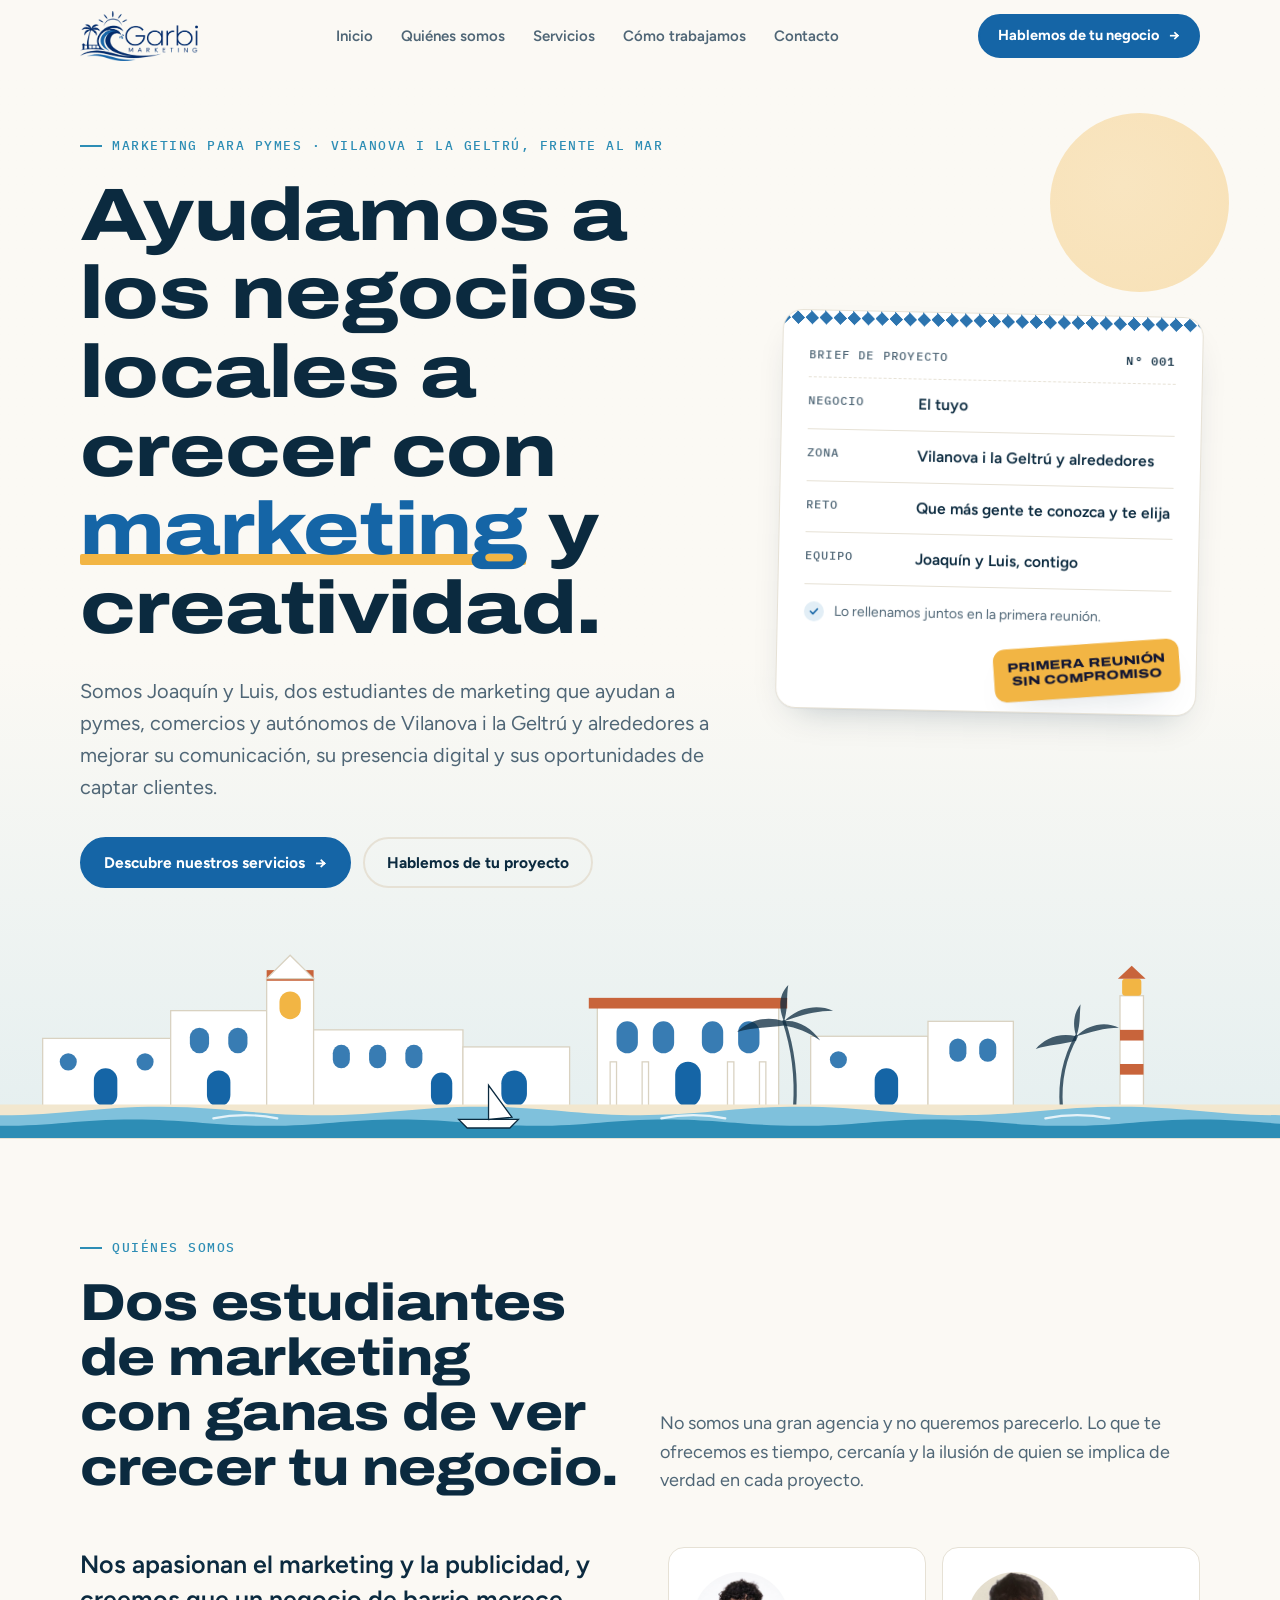
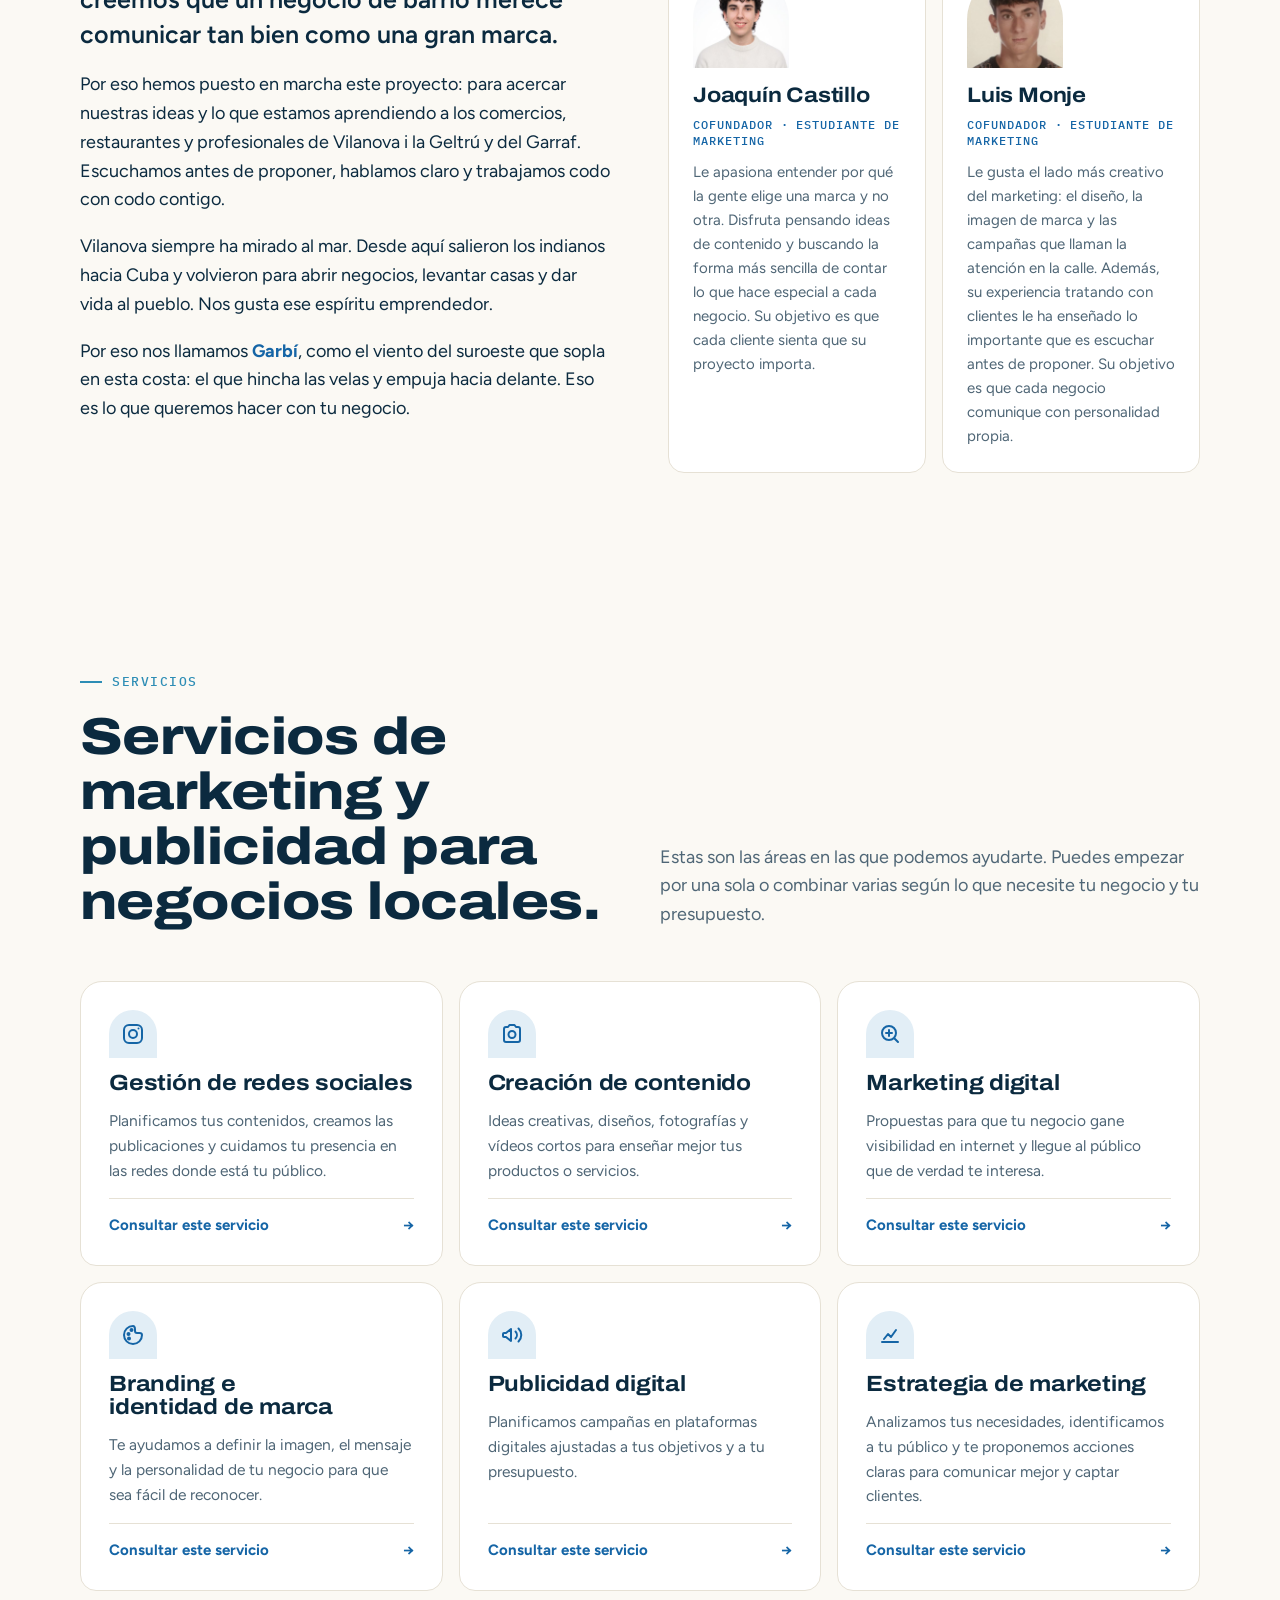
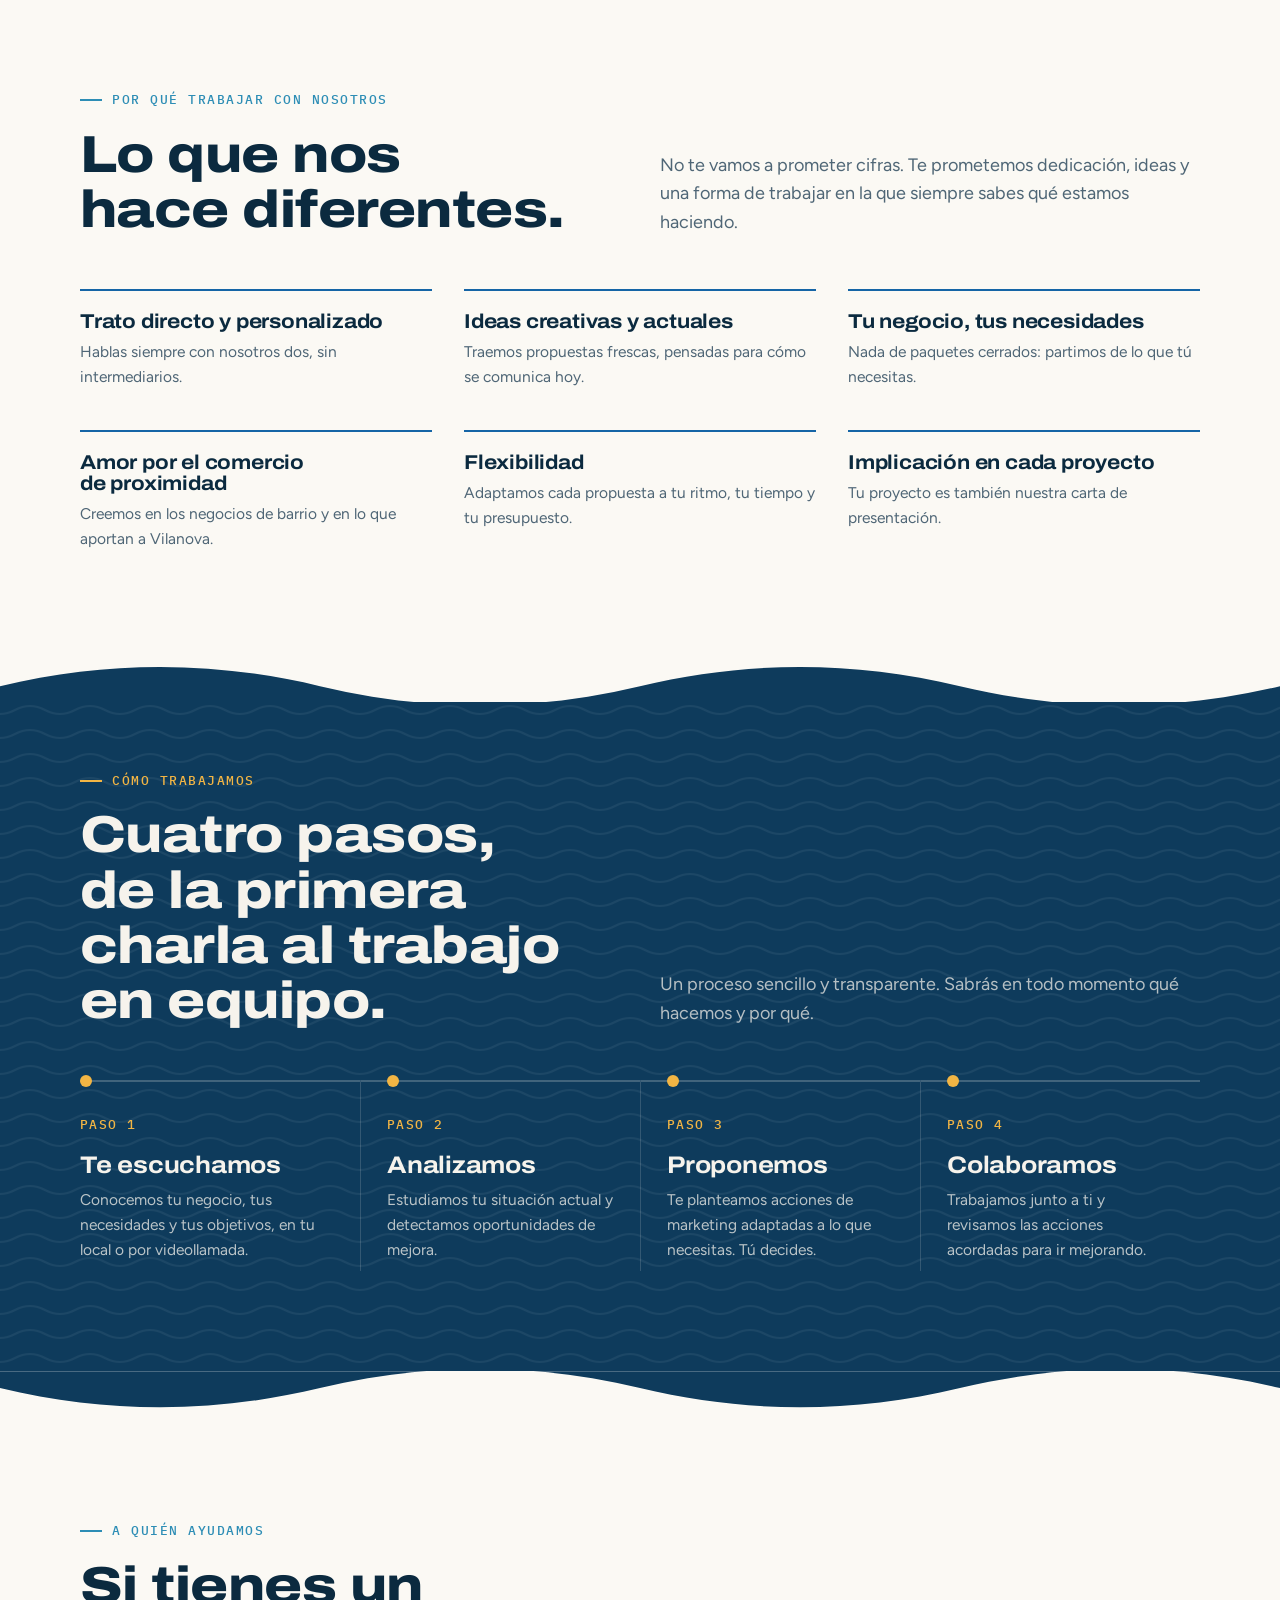
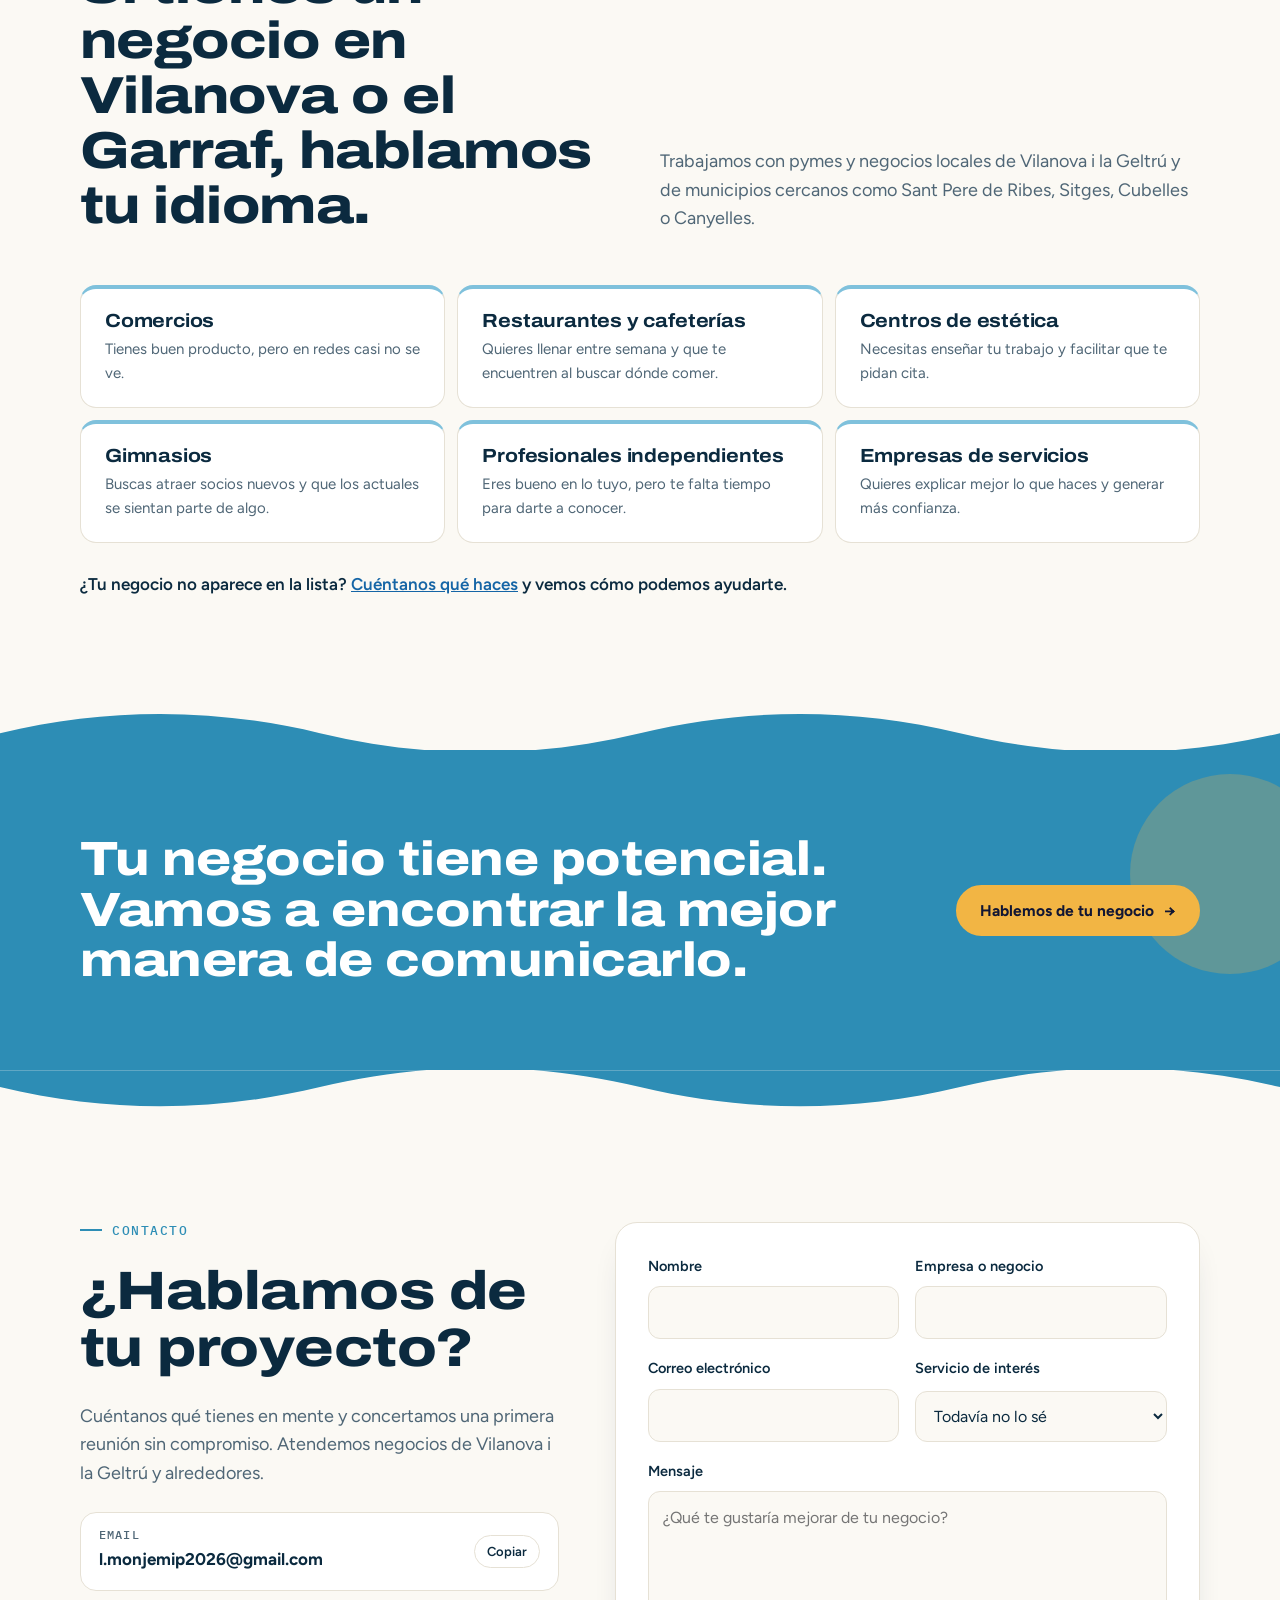
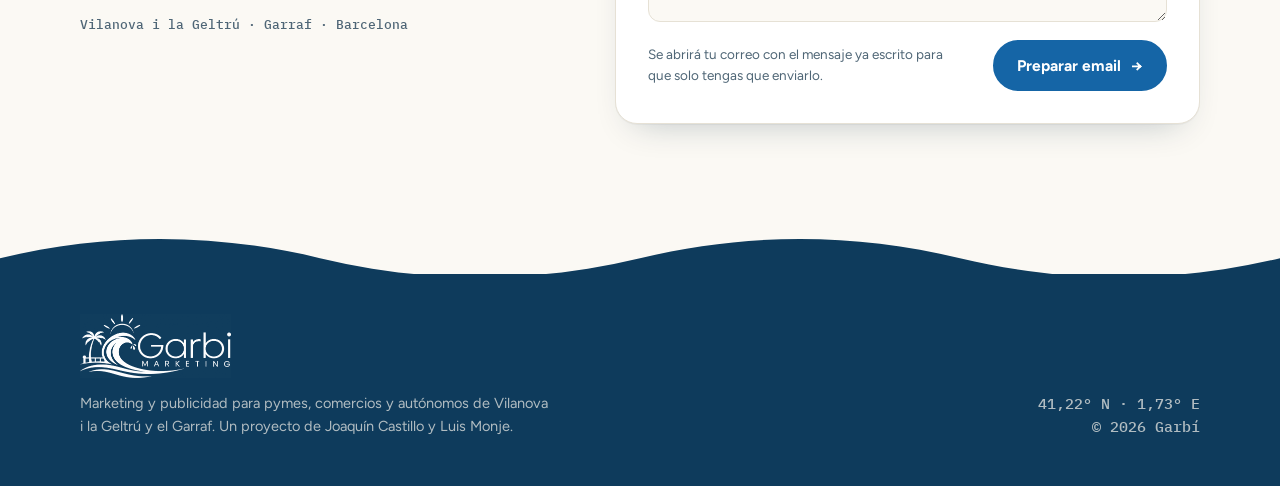
==== index.html @ d0af8564 "Add files via upload" ====
<!doctype html>
<html lang="es">
<head>
<meta charset="utf-8">
<meta name="viewport" content="width=device-width, initial-scale=1, viewport-fit=cover">
<title>Garbí | Marketing para pymes en Vilanova i la Geltrú y el Garraf</title>
<meta name="description" content="Marketing y publicidad para pymes, comercios y autónomos de Vilanova i la Geltrú y el Garraf: gestión de redes sociales, contenido, branding y estrategia con trato cercano.">
<meta name="theme-color" content="#2F3CF5">
<link rel="canonical" href="https://garbimarketing.github.io/">
<link rel="icon" href="favicon.png" type="image/png">
<link rel="apple-touch-icon" href="apple-touch-icon.png">

<!-- Redes sociales (Open Graph / Twitter) -->
<meta property="og:type" content="website">
<meta property="og:locale" content="es_ES">
<meta property="og:site_name" content="Garbí">
<meta property="og:title" content="Garbí | Marketing para negocios locales de Vilanova i la Geltrú">
<meta property="og:description" content="Dos estudiantes de marketing que ayudan a pymes y comercios del Garraf a comunicar mejor y llegar a más clientes.">
<meta property="og:url" content="https://garbimarketing.github.io/">
<meta property="og:image" content="https://garbimarketing.github.io/og-image.png">
<meta name="twitter:card" content="summary_large_image">

<script type="application/ld+json">
{
  "@context": "https://schema.org",
  "@type": "ProfessionalService",
  "name": "Garbí",
  "description": "Servicios de marketing y publicidad para pymes, comercios y autónomos de Vilanova i la Geltrú y el Garraf.",
  "url": "https://garbimarketing.github.io/",
  "areaServed": ["Vilanova i la Geltrú", "Garraf"],
  "founder": [{"@type": "Person", "name": "Joaquín Castillo"}, {"@type": "Person", "name": "Luis Monje"}]
}
</script>

<link rel="preconnect" href="https://fonts.googleapis.com">
<link rel="preconnect" href="https://fonts.gstatic.com" crossorigin>
<link rel="stylesheet" href="https://fonts.googleapis.com/css2?family=Archivo:wdth,wght@112..125,700;112..125,800&family=Figtree:wght@400;500;600;700&family=IBM+Plex+Mono:wght@500&display=swap">
<link rel="stylesheet" href="styles.css?v=6">
</head>
<body>
<a class="skip" href="#contenido">Saltar al contenido</a>

<header class="top" id="top">
  <div class="wrap nav">
    <a href="#inicio" class="brand" aria-label="Garbí Marketing, ir al inicio"><img class="brand-logo on-light" src="logo.png" alt="Garbí Marketing" width="600" height="255"><img class="brand-logo on-dark" src="logo-white.png" alt="" width="600" height="255"></a>
    <nav aria-label="Principal">
      <ul class="menu" id="menu">
        <li><a href="#inicio">Inicio</a></li>
        <li><a href="#nosotros">Quiénes somos</a></li>
        <li><a href="#servicios">Servicios</a></li>
        <li><a href="#proceso">Cómo trabajamos</a></li>
        <li><a href="#contacto">Contacto</a></li>
        <li class="menu-cta"><a class="btn" href="#contacto">Hablemos de tu negocio</a></li>
      </ul>
    </nav>
    <a class="btn cta-top" href="#contacto">Hablemos de tu negocio</a>
    <button class="burger" id="burger" type="button" aria-label="Abrir menú" aria-expanded="false" aria-controls="menu">
      <svg width="20" height="20" viewBox="0 0 24 24" fill="none" stroke="currentColor" stroke-width="2.2" stroke-linecap="round"><path d="M4 7h16M4 12h16M4 17h16"/></svg>
    </button>
  </div>
</header>

<main id="contenido">

<!-- ========== B. HERO ========== -->
<section class="hero" id="inicio">
  <div class="wrap hero-grid">
    <div>
      <p class="eyebrow">Marketing para pymes · Vilanova i la Geltrú, frente al mar</p>
      <h1>Ayudamos a los negocios locales a crecer con <span class="rot"><span id="rot">marketing</span></span> y creatividad.</h1>
      <p class="lead">Somos Joaquín y Luis, dos estudiantes de marketing que ayudan a pymes, comercios y autónomos de Vilanova i la Geltrú y alrededores a mejorar su comunicación, su presencia digital y sus oportunidades de captar clientes.</p>
      <div class="actions">
        <a class="btn" href="#servicios">Descubre nuestros servicios</a>
        <a class="btn ghost" href="#contacto">Hablemos de tu proyecto</a>
      </div>
    </div>

    <aside class="brief" aria-label="Así empieza un proyecto con nosotros">
      <div class="brief-head"><span>Brief de proyecto</span><b>Nº 001</b></div>
      <dl>
        <div class="row"><dt>Negocio</dt><dd>El tuyo</dd></div>
        <div class="row"><dt>Zona</dt><dd>Vilanova i la Geltrú y alrededores</dd></div>
        <div class="row"><dt>Reto</dt><dd>Que más gente te conozca y te elija</dd></div>
        <div class="row"><dt>Equipo</dt><dd>Joaquín y Luis, contigo</dd></div>
      </dl>
      <p class="brief-foot"><span class="tick" aria-hidden="true"><svg width="12" height="12" viewBox="0 0 24 24" fill="none" stroke="currentColor" stroke-width="3.2" stroke-linecap="round" stroke-linejoin="round"><path d="m5 12 5 5 9-10"/></svg></span>Lo rellenamos juntos en la primera reunión.</p>
      <div class="stamp" aria-hidden="true">Primera reunión<br>sin compromiso</div>
    </aside>
  </div>
  <div class="sun-disc" aria-hidden="true"></div>
  <svg class="scene" viewBox="0 0 1200 190" preserveAspectRatio="xMidYMax slice" aria-hidden="true" focusable="false">
    <!-- casas encaladas -->
    <g>
      <rect class="wall" x="40" y="96" width="120" height="64"/><rect class="door" x="88" y="124" width="22" height="36" rx="11"/><rect class="win" x="56" y="110" width="16" height="16" rx="8"/><rect class="win" x="128" y="110" width="16" height="16" rx="8"/>
      <rect class="wall" x="160" y="70" width="90" height="90"/><rect class="win" x="178" y="86" width="18" height="24" rx="9"/><rect class="win" x="214" y="86" width="18" height="24" rx="9"/><rect class="door" x="194" y="126" width="22" height="34" rx="11"/>
      <rect class="wall" x="250" y="40" width="44" height="120"/><rect class="roof" x="250" y="32" width="44" height="10"/><rect class="bell" x="262" y="52" width="20" height="26" rx="10"/><path class="wall" d="M250 40l22-22 22 22z"/>
      <rect class="wall" x="294" y="88" width="140" height="72"/><rect class="win" x="312" y="102" width="16" height="22" rx="8"/><rect class="win" x="346" y="102" width="16" height="22" rx="8"/><rect class="win" x="380" y="102" width="16" height="22" rx="8"/><rect class="door" x="404" y="128" width="20" height="32" rx="10"/>
      <rect class="wall" x="434" y="104" width="100" height="56"/><rect class="door" x="470" y="126" width="24" height="34" rx="12"/>
      <!-- casa indiana con columnas -->
      <rect class="wall" x="560" y="66" width="170" height="94"/><rect class="roof" x="552" y="58" width="186" height="10"/>
      <rect class="win" x="578" y="80" width="20" height="30" rx="10"/><rect class="win" x="612" y="80" width="20" height="30" rx="10"/><rect class="win" x="658" y="80" width="20" height="30" rx="10"/><rect class="win" x="692" y="80" width="20" height="30" rx="10"/>
      <rect class="door" x="633" y="118" width="24" height="42" rx="12"/>
      <rect class="wall" x="572" y="118" width="6" height="42"/><rect class="wall" x="602" y="118" width="6" height="42"/><rect class="wall" x="682" y="118" width="6" height="42"/><rect class="wall" x="712" y="118" width="6" height="42"/>
      <rect class="wall" x="760" y="94" width="110" height="66"/><rect class="win" x="778" y="108" width="16" height="16" rx="8"/><rect class="door" x="820" y="124" width="22" height="36" rx="11"/>
      <rect class="wall" x="870" y="80" width="80" height="80"/><rect class="win" x="890" y="96" width="16" height="22" rx="8"/><rect class="win" x="918" y="96" width="16" height="22" rx="8"/>
      <!-- faro -->
      <rect class="wall" x="1050" y="56" width="22" height="104"/><rect class="roof" x="1050" y="88" width="22" height="10"/><rect class="roof" x="1050" y="120" width="22" height="10"/><rect class="bell" x="1052" y="40" width="18" height="16" rx="3"/><path class="roof" d="M1048 40h26l-13-12z"/>
    </g>
    <!-- palmeras -->
    <path class="palm" d="M745 160c2-30-2-56-10-80"/><path class="frond" d="M735 80c-18-6-34 0-44 10 14-4 28-4 44-6zM735 80c14-14 32-16 46-10-16 0-30 4-46 10zM735 80c-6-14-4-26 4-34-2 12 0 22-4 34zM735 80c12-2 26 6 34 18-12-8-22-12-34-14z"/>
    <path class="palm" d="M995 160c-2-26 4-48 14-66"/><path class="frond" d="M1009 94c-16-4-30 2-38 12 12-4 24-4 38-8zM1009 94c12-12 28-14 40-8-14 0-26 4-40 8zM1009 94c-4-12-2-22 4-30-1 10 0 20-4 30z"/>
    <!-- arena y mar -->
    <path class="sand" d="M0 158h1200v12H0z"/>
    <path class="sea1" d="M0 168c60 0 90-8 150-8s90 8 150 8 90-8 150-8 90 8 150 8 90-8 150-8 90 8 150 8 90-8 150-8 90 8 150 8v22H0z"/>
    <path class="sea2" d="M0 178c50 0 75-6 125-6s75 6 125 6 75-6 125-6 75 6 125 6 75-6 125-6 75 6 125 6 75-6 125-6 75 6 125 6 75-6 125-6 75 6 125 6v12H0z"/>
    <path class="foam" d="M200 171c20-4 40-4 60 0M620 171c20-4 40-4 60 0M980 171c20-4 40-4 60 0"/>
    <!-- barquita con vela latina -->
    <path class="boat" d="M430 172h56l-8 8h-40z"/><path class="sail" d="M458 172V140l22 30z"/>
  </svg>
</section>

<!-- ========== C. QUIÉNES SOMOS ========== -->
<section class="block" id="nosotros">
  <div class="wrap">
    <div class="sec-head">
      <div><p class="eyebrow">Quiénes somos</p><h2>Dos estudiantes de marketing con ganas de ver crecer tu negocio.</h2></div>
      <p>No somos una gran agencia y no queremos parecerlo. Lo que te ofrecemos es tiempo, cercanía y la ilusión de quien se implica de verdad en cada proyecto.</p>
    </div>
    <div class="about-grid">
      <div class="about-text">
        <p>Nos apasionan el marketing y la publicidad, y creemos que un negocio de barrio merece comunicar tan bien como una gran marca.</p>
        <p>Por eso hemos puesto en marcha este proyecto: para acercar nuestras ideas y lo que estamos aprendiendo a los comercios, restaurantes y profesionales de Vilanova i la Geltrú y del Garraf. Escuchamos antes de proponer, hablamos claro y trabajamos codo con codo contigo.</p>
        <p>Vilanova siempre ha mirado al mar. Desde aquí salieron los indianos hacia Cuba y volvieron para abrir negocios, levantar casas y dar vida al pueblo. Nos gusta ese espíritu emprendedor.</p>
        <p>Por eso nos llamamos <strong>Garbí</strong>, como el viento del suroeste que sopla en esta costa: el que hincha las velas y empuja hacia delante. Eso es lo que queremos hacer con tu negocio.</p>
      </div>
      <div class="team">
        <article class="person">
          <img class="avatar" src="joaquin.jpg" alt="Joaquín Castillo" width="400" height="400" loading="lazy">
          <h3>Joaquín Castillo</h3>
          <p class="role">Cofundador · Estudiante de marketing</p>
          <p>Le apasiona entender por qué la gente elige una marca y no otra. Disfruta pensando ideas de contenido y buscando la forma más sencilla de contar lo que hace especial a cada negocio. Su objetivo es que cada cliente sienta que su proyecto importa.</p>
          <a class="profile" href="#" data-profile="joaquinLinkedin" hidden>Ver perfil en LinkedIn</a>
        </article>
        <article class="person">
          <img class="avatar" src="luis.jpg" alt="Luis Monje" width="400" height="400" loading="lazy">
          <h3>Luis Monje</h3>
          <p class="role">Cofundador · Estudiante de marketing</p>
          <p>Le gusta el lado más creativo del marketing: el diseño, la imagen de marca y las campañas que llaman la atención en la calle. Además, su experiencia tratando con clientes le ha enseñado lo importante que es escuchar antes de proponer. Su objetivo es que cada negocio comunique con personalidad propia.</p>
          <a class="profile" href="#" data-profile="luisLinkedin" hidden>Ver perfil en LinkedIn</a>
        </article>
      </div>
    </div>
  </div>
</section>

<!-- ========== D. SERVICIOS ==========
     Para añadir, quitar o editar un servicio, copia o borra un bloque <article class="svc">.
     El atributo data-service es el nombre que se marcará en el formulario. -->
<section class="block" id="servicios">
  <div class="wrap">
    <div class="sec-head">
      <div><p class="eyebrow">Servicios</p><h2>Servicios de marketing y publicidad para negocios locales.</h2></div>
      <p>Estas son las áreas en las que podemos ayudarte. Puedes empezar por una sola o combinar varias según lo que necesite tu negocio y tu presupuesto.</p>
    </div>
    <div class="services">
      <article class="svc">
        <div class="ic" aria-hidden="true"><svg width="24" height="24" viewBox="0 0 24 24" fill="none" stroke="currentColor" stroke-width="2" stroke-linecap="round" stroke-linejoin="round"><rect x="3" y="3" width="18" height="18" rx="5"/><circle cx="12" cy="12" r="4"/><path d="M17.5 6.5h.01"/></svg></div>
        <h3>Gestión de redes sociales</h3>
        <p>Planificamos tus contenidos, creamos las publicaciones y cuidamos tu presencia en las redes donde está tu público.</p>
        <a class="svc-cta" href="#contacto" data-service="Gestión de redes sociales">Consultar este servicio</a>
      </article>
      <article class="svc">
        <div class="ic" aria-hidden="true"><svg width="24" height="24" viewBox="0 0 24 24" fill="none" stroke="currentColor" stroke-width="2" stroke-linecap="round" stroke-linejoin="round"><path d="M4 7a2 2 0 0 1 2-2h2l1.5-2h5L16 5h2a2 2 0 0 1 2 2v11a2 2 0 0 1-2 2H6a2 2 0 0 1-2-2Z"/><circle cx="12" cy="12.5" r="3.5"/></svg></div>
        <h3>Creación de contenido</h3>
        <p>Ideas creativas, diseños, fotografías y vídeos cortos para enseñar mejor tus productos o servicios.</p>
        <a class="svc-cta" href="#contacto" data-service="Creación de contenido">Consultar este servicio</a>
      </article>
      <article class="svc">
        <div class="ic" aria-hidden="true"><svg width="24" height="24" viewBox="0 0 24 24" fill="none" stroke="currentColor" stroke-width="2" stroke-linecap="round" stroke-linejoin="round"><circle cx="11" cy="11" r="7"/><path d="m20 20-3.5-3.5M8 11h6M11 8v6"/></svg></div>
        <h3>Marketing digital</h3>
        <p>Propuestas para que tu negocio gane visibilidad en internet y llegue al público que de verdad te interesa.</p>
        <a class="svc-cta" href="#contacto" data-service="Marketing digital">Consultar este servicio</a>
      </article>
      <article class="svc">
        <div class="ic" aria-hidden="true"><svg width="24" height="24" viewBox="0 0 24 24" fill="none" stroke="currentColor" stroke-width="2" stroke-linecap="round" stroke-linejoin="round"><path d="M12 3a9 9 0 1 0 9 9c0-1.7-1.3-2-2.5-2H16a2 2 0 0 1-2-2V6.5C14 4.3 13.5 3 12 3Z"/><circle cx="7.5" cy="11" r="1"/><circle cx="10.5" cy="7" r="1"/><circle cx="8" cy="15.5" r="1"/></svg></div>
        <h3>Branding e identidad de marca</h3>
        <p>Te ayudamos a definir la imagen, el mensaje y la personalidad de tu negocio para que sea fácil de reconocer.</p>
        <a class="svc-cta" href="#contacto" data-service="Branding e identidad de marca">Consultar este servicio</a>
      </article>
      <article class="svc">
        <div class="ic" aria-hidden="true"><svg width="24" height="24" viewBox="0 0 24 24" fill="none" stroke="currentColor" stroke-width="2" stroke-linecap="round" stroke-linejoin="round"><path d="M3 11v2a1 1 0 0 0 1 1h2l5 4V6L6 10H4a1 1 0 0 0-1 1Z"/><path d="M15.5 8.5a5 5 0 0 1 0 7M18.5 5.5a9 9 0 0 1 0 13"/></svg></div>
        <h3>Publicidad digital</h3>
        <p>Planificamos campañas en plataformas digitales ajustadas a tus objetivos y a tu presupuesto.</p>
        <a class="svc-cta" href="#contacto" data-service="Publicidad digital">Consultar este servicio</a>
      </article>
      <article class="svc">
        <div class="ic" aria-hidden="true"><svg width="24" height="24" viewBox="0 0 24 24" fill="none" stroke="currentColor" stroke-width="2" stroke-linecap="round" stroke-linejoin="round"><path d="M4 19h16M6 16l4-5 3 3 5-7"/></svg></div>
        <h3>Estrategia de marketing</h3>
        <p>Analizamos tus necesidades, identificamos a tu público y te proponemos acciones claras para comunicar mejor y captar clientes.</p>
        <a class="svc-cta" href="#contacto" data-service="Estrategia de marketing">Consultar este servicio</a>
      </article>
    </div>
  </div>
</section>

<!-- ========== E. POR QUÉ NOSOTROS ========== -->
<section class="block why-block" id="por-que">
  <div class="wrap">
    <div class="sec-head">
      <div><p class="eyebrow">Por qué trabajar con nosotros</p><h2>Lo que nos hace diferentes.</h2></div>
      <p>No te vamos a prometer cifras. Te prometemos dedicación, ideas y una forma de trabajar en la que siempre sabes qué estamos haciendo.</p>
    </div>
    <ul class="why">
      <li><h3>Trato directo y personalizado</h3><p>Hablas siempre con nosotros dos, sin intermediarios.</p></li>
      <li><h3>Ideas creativas y actuales</h3><p>Traemos propuestas frescas, pensadas para cómo se comunica hoy.</p></li>
      <li><h3>Tu negocio, tus necesidades</h3><p>Nada de paquetes cerrados: partimos de lo que tú necesitas.</p></li>
      <li><h3>Amor por el comercio de proximidad</h3><p>Creemos en los negocios de barrio y en lo que aportan a Vilanova.</p></li>
      <li><h3>Flexibilidad</h3><p>Adaptamos cada propuesta a tu ritmo, tu tiempo y tu presupuesto.</p></li>
      <li><h3>Implicación en cada proyecto</h3><p>Tu proyecto es también nuestra carta de presentación.</p></li>
    </ul>
  </div>
</section>

<!-- ========== F. CÓMO TRABAJAMOS ========== -->
<svg class="wave" viewBox="0 0 1200 60" preserveAspectRatio="none" aria-hidden="true" focusable="false"><path d="M0 40c100-30 200-30 300 0s200 30 300 0 200-30 300 0 200 30 300 0v20H0z"/></svg>
<section class="block band" id="proceso" style="margin-top:-1px">
  <div class="wrap">
    <div class="sec-head">
      <div><p class="eyebrow">Cómo trabajamos</p><h2>Cuatro pasos, de la primera charla al trabajo en equipo.</h2></div>
      <p>Un proceso sencillo y transparente. Sabrás en todo momento qué hacemos y por qué.</p>
    </div>
    <ol class="steps">
      <li class="step"><span class="n">Paso 1</span><h3>Te escuchamos</h3><p>Conocemos tu negocio, tus necesidades y tus objetivos, en tu local o por videollamada.</p></li>
      <li class="step"><span class="n">Paso 2</span><h3>Analizamos</h3><p>Estudiamos tu situación actual y detectamos oportunidades de mejora.</p></li>
      <li class="step"><span class="n">Paso 3</span><h3>Proponemos</h3><p>Te planteamos acciones de marketing adaptadas a lo que necesitas. Tú decides.</p></li>
      <li class="step"><span class="n">Paso 4</span><h3>Colaboramos</h3><p>Trabajamos junto a ti y revisamos las acciones acordadas para ir mejorando.</p></li>
    </ol>
  </div>
</section>

<!-- ========== G. A QUIÉN AYUDAMOS ========== -->
<svg class="wave flip" viewBox="0 0 1200 60" preserveAspectRatio="none" aria-hidden="true" focusable="false"><path d="M0 40c100-30 200-30 300 0s200 30 300 0 200-30 300 0 200 30 300 0v20H0z"/></svg>
<section class="block" id="a-quien">
  <div class="wrap">
    <div class="sec-head">
      <div><p class="eyebrow">A quién ayudamos</p><h2>Si tienes un negocio en Vilanova o el Garraf, hablamos tu idioma.</h2></div>
      <p>Trabajamos con pymes y negocios locales de Vilanova i la Geltrú y de municipios cercanos como Sant Pere de Ribes, Sitges, Cubelles o Canyelles.</p>
    </div>
    <ul class="audience">
      <li><h3>Comercios</h3><p>Tienes buen producto, pero en redes casi no se ve.</p></li>
      <li><h3>Restaurantes y cafeterías</h3><p>Quieres llenar entre semana y que te encuentren al buscar dónde comer.</p></li>
      <li><h3>Centros de estética</h3><p>Necesitas enseñar tu trabajo y facilitar que te pidan cita.</p></li>
      <li><h3>Gimnasios</h3><p>Buscas atraer socios nuevos y que los actuales se sientan parte de algo.</p></li>
      <li><h3>Profesionales independientes</h3><p>Eres bueno en lo tuyo, pero te falta tiempo para darte a conocer.</p></li>
      <li><h3>Empresas de servicios</h3><p>Quieres explicar mejor lo que haces y generar más confianza.</p></li>
    </ul>
    <p class="audience-more">¿Tu negocio no aparece en la lista? <a href="#contacto">Cuéntanos qué haces</a> y vemos cómo podemos ayudarte.</p>
  </div>
</section>

<!-- ========== H. LLAMADA A LA ACCIÓN ========== -->
<svg class="wave to-sea" viewBox="0 0 1200 60" preserveAspectRatio="none" aria-hidden="true" focusable="false"><path d="M0 40c100-30 200-30 300 0s200 30 300 0 200-30 300 0 200 30 300 0v20H0z"/></svg>
<section class="cta-band" aria-labelledby="cta-title">
  <div class="wrap cta-inner">
    <h2 id="cta-title">Tu negocio tiene potencial. Vamos a encontrar la mejor manera de comunicarlo.</h2>
    <a class="btn light" href="#contacto">Hablemos de tu negocio</a>
  </div>
</section>

<!-- ========== I. CONTACTO ========== -->
<svg class="wave to-sea flip" viewBox="0 0 1200 60" preserveAspectRatio="none" aria-hidden="true" focusable="false"><path d="M0 40c100-30 200-30 300 0s200 30 300 0 200-30 300 0 200 30 300 0v20H0z"/></svg>
<section class="block" id="contacto">
  <div class="wrap contact">
    <div class="contact-info">
      <p class="eyebrow">Contacto</p>
      <h2>¿Hablamos de tu proyecto?</h2>
      <p class="contact-lead">Cuéntanos qué tienes en mente y concertamos una primera reunión sin compromiso. Atendemos negocios de Vilanova i la Geltrú y alrededores.</p>
      <div class="channels">
        <div class="channel" data-channel="email"><div><small>Email</small><span data-cfg="email"></span></div><button class="copy" type="button" data-copy="email">Copiar</button></div>
        <div class="channel" data-channel="phone"><div><small>Teléfono / WhatsApp</small><span data-cfg="phone"></span></div><button class="copy" type="button" data-copy="phone">Copiar</button></div>
        <a class="channel link" data-channel="instagram" href="#" target="_blank" rel="noopener"><div><small>Instagram</small><span>Síguenos</span></div><span aria-hidden="true">↗</span></a>
        <a class="channel link" data-channel="linkedin" href="#" target="_blank" rel="noopener"><div><small>LinkedIn</small><span>Conecta con nosotros</span></div><span aria-hidden="true">↗</span></a>
      </div>
      <p class="area">Vilanova i la Geltrú · Garraf · Barcelona</p>
    </div>

    <form class="card" id="form" novalidate>
      <div id="form-fields" class="form-fields">
        <div class="f2">
          <div class="field"><label for="f-name">Nombre</label><input id="f-name" name="nombre" autocomplete="name" required></div>
          <div class="field"><label for="f-company">Empresa o negocio</label><input id="f-company" name="empresa" autocomplete="organization" required></div>
        </div>
        <div class="f2">
          <div class="field"><label for="f-email">Correo electrónico</label><input id="f-email" name="email" type="email" autocomplete="email" required></div>
          <div class="field"><label for="f-service">Servicio de interés</label>
            <select id="f-service" name="servicio">
              <option>Todavía no lo sé</option>
              <option>Gestión de redes sociales</option>
              <option>Creación de contenido</option>
              <option>Marketing digital</option>
              <option>Branding e identidad de marca</option>
              <option>Publicidad digital</option>
              <option>Estrategia de marketing</option>
            </select>
          </div>
        </div>
        <div class="field"><label for="f-msg">Mensaje</label><textarea id="f-msg" name="mensaje" rows="4" placeholder="¿Qué te gustaría mejorar de tu negocio?"></textarea></div>
        <p class="err" id="err" role="alert" hidden></p>
        <div class="form-foot">
          <p id="form-note">Solo usaremos tus datos para responderte.</p>
          <button class="btn" type="submit" id="submit">Enviar consulta</button>
        </div>
      </div>
      <div class="done" id="done" hidden tabindex="-1">
        <h3 id="done-title">¡Gracias!</h3>
        <p id="done-text"></p>
        <div class="actions" id="done-actions"></div>
      </div>
    </form>
  </div>
</section>
</main>

<svg class="wave" viewBox="0 0 1200 60" preserveAspectRatio="none" aria-hidden="true" focusable="false"><path d="M0 40c100-30 200-30 300 0s200 30 300 0 200-30 300 0 200 30 300 0v20H0z"/></svg>
<footer style="margin-top:-1px">
  <div class="wrap foot">
    <div>
      <a href="#inicio" class="brand" aria-label="Garbí Marketing, ir al inicio"><img class="brand-logo foot-logo" src="logo-white.png" alt="Garbí Marketing" width="600" height="255" loading="lazy"></a>
      <p>Marketing y publicidad para pymes, comercios y autónomos de Vilanova i la Geltrú y el Garraf. Un proyecto de Joaquín Castillo y Luis Monje.</p>
    </div>
    <p class="coords">41,22° N · 1,73° E<br>© <span id="year">2026</span> <span data-cfg="name">Garbí</span></p>
  </div>
</footer>

<script src="config.js?v=6"></script>
<script src="main.js?v=6"></script>
</body>
</html>
---- styles.css ----
/* Garbí · estilos
   Layout: página única por bandas; hero asimétrico (titular + "brief" de proyecto),
   cabeceras de sección a la izquierda y contenido en rejilla. */
:root{
  --bg:#FBF9F4; --surface:#FFFFFF; --ink:#0B2A3F; --muted:#4F6676; --line:#E6E1D5;
  --accent:#1565A6; --accent-ink:#FFFFFF; --sun:#F2B544; --soft:#E2EEF6;
  --band:#0E3B5C; --band-fg:#F6F3EC; --error:#B8323F;
  --sea:#2D8DB5; --sea-2:#7FC1DC; --sand:#F2E7CF; --wall:#FFFFFF; --wall-line:#D9D2C1; --roof:#C8643B;
  --f-display:"Archivo","Arial Narrow",Arial,sans-serif;
  --f-body:"Figtree",system-ui,-apple-system,"Segoe UI",sans-serif;
  --f-mono:"IBM Plex Mono",ui-monospace,Menlo,monospace;
  --r:16px; --shadow:0 1px 0 rgba(11,42,63,.04),0 16px 36px -20px rgba(11,42,63,.3);
  color-scheme:light;
}
@media (prefers-color-scheme:dark){:root:not([data-theme="light"]){
  --bg:#0A1C2A;--surface:#102838;--ink:#EEF3F5;--muted:#9DB3C0;--line:#1F3D52;
  --accent:#5FB2E3;--accent-ink:#0A1C2A;--sun:#F4C063;--soft:#13344A;--band:#0D3048;--band-fg:#EEF3F5;--error:#FF8A94;
  --sea:#1E6E93;--sea-2:#2F8DB5;--sand:#22303A;--wall:#E9EEF0;--wall-line:#9FB0BA;--roof:#B95A36;
  --shadow:0 16px 36px -20px rgba(0,0,0,.7);color-scheme:dark}}
:root[data-theme="dark"]{
  --bg:#0A1C2A;--surface:#102838;--ink:#EEF3F5;--muted:#9DB3C0;--line:#1F3D52;
  --accent:#5FB2E3;--accent-ink:#0A1C2A;--sun:#F4C063;--soft:#13344A;--band:#0D3048;--band-fg:#EEF3F5;--error:#FF8A94;
  --sea:#1E6E93;--sea-2:#2F8DB5;--sand:#22303A;--wall:#E9EEF0;--wall-line:#9FB0BA;--roof:#B95A36;
  --shadow:0 16px 36px -20px rgba(0,0,0,.7);color-scheme:dark}

*{box-sizing:border-box}
html{scroll-behavior:smooth;scroll-padding-top:84px;padding-top:env(safe-area-inset-top,0px);padding-bottom:env(safe-area-inset-bottom,0px)}
body{margin:0;background:var(--bg);color:var(--ink);font:400 17px/1.6 var(--f-body);-webkit-font-smoothing:antialiased;overflow-x:hidden}
body::before{content:"";position:fixed;inset:0 0 auto;height:env(safe-area-inset-top,0px);z-index:60;background:var(--bg)}
img{max-width:100%}
[hidden]{display:none!important}
a{color:inherit}
h1,h2,h3{font-family:var(--f-display);font-stretch:118%;line-height:1.06;margin:0;text-wrap:balance;letter-spacing:-.01em}
h3{font-stretch:112%}
p{margin:0}
ul,ol{margin:0;padding:0;list-style:none}
:focus-visible{outline:3px solid var(--accent);outline-offset:3px;border-radius:6px}
.wrap{max-width:1160px;margin-inline:auto;padding-left:max(20px,env(safe-area-inset-left,0px));padding-right:max(20px,env(safe-area-inset-right,0px))}
.skip{position:absolute;left:-999px;top:8px;z-index:100;background:var(--accent);color:var(--accent-ink);padding:10px 14px;border-radius:8px}
.skip:focus{left:12px}
.eyebrow{font:500 12.5px/1.4 var(--f-mono);letter-spacing:.12em;text-transform:uppercase;color:var(--accent);display:flex;align-items:center;gap:10px}
.eyebrow::before{content:"";width:22px;height:2px;background:currentColor;flex:none}

/* Botones */
.btn{display:inline-flex;align-items:center;justify-content:center;gap:10px;font:700 15.5px/1.1 var(--f-body);text-decoration:none;padding:15px 22px;border-radius:999px;border:2px solid var(--accent);background:var(--accent);color:var(--accent-ink);cursor:pointer;transition:transform .2s ease,box-shadow .2s ease,border-color .2s,background .2s;text-align:center}
.btn::after{content:"→";transition:transform .2s}
.btn:hover{transform:translateY(-2px);box-shadow:0 10px 24px -10px var(--accent)}
.btn:hover::after{transform:translateX(3px)}
.btn.ghost{background:transparent;color:var(--ink);border-color:var(--line)}
.btn.ghost::after{content:none}
.btn.ghost:hover{border-color:var(--ink);box-shadow:none}
.btn.light{background:var(--sun);border-color:var(--sun);color:#121633}
.btn.light:hover{box-shadow:0 10px 24px -10px rgba(0,0,0,.5)}
.btn:disabled{opacity:.6;cursor:wait;transform:none}

/* Cabecera */
header.top{position:sticky;top:env(safe-area-inset-top,0px);z-index:50;background:color-mix(in srgb,var(--bg) 88%,transparent);backdrop-filter:blur(12px);-webkit-backdrop-filter:blur(12px);border-bottom:1px solid transparent;transition:border-color .2s}
header.top.scrolled{border-bottom-color:var(--line)}
.nav{display:flex;align-items:center;justify-content:space-between;gap:16px;height:72px;position:relative}
.brand{display:inline-flex;align-items:center;gap:10px;text-decoration:none;font:800 21px/1 var(--f-display);font-stretch:125%;letter-spacing:-.02em}
.brand-mark{width:34px;height:34px;border-radius:10px;background:var(--accent);display:grid;place-items:center;color:var(--accent-ink);flex:none}
.brand small{display:block;font:500 10.5px/1 var(--f-mono);letter-spacing:.14em;text-transform:uppercase;color:var(--muted);margin-top:5px}
.menu{display:flex;align-items:center;gap:4px}
.menu a{text-decoration:none;font-weight:600;font-size:15px;padding:10px 12px;border-radius:999px;color:var(--muted);transition:color .2s,background .2s}
.menu a:hover{color:var(--ink);background:var(--soft)}
.menu-cta{display:none}
.nav .cta-top{padding:12px 18px;font-size:14.5px}
.burger{display:none;background:none;border:1px solid var(--line);border-radius:12px;width:44px;height:44px;color:var(--ink);cursor:pointer;place-items:center}
@media (max-width:1020px){
  .menu{display:none}
  .burger{display:grid}
  .nav .cta-top{display:none}
  .menu.open{display:flex;position:absolute;left:0;right:0;top:72px;flex-direction:column;align-items:stretch;gap:2px;background:var(--bg);border-bottom:1px solid var(--line);padding:10px max(20px,env(safe-area-inset-right,0px)) 20px max(20px,env(safe-area-inset-left,0px))}
  .menu.open a{font-size:18px;padding:14px 12px}
  .menu.open .menu-cta{display:block;margin-top:10px}
  .menu.open .menu-cta a{display:flex;color:var(--accent-ink)}
}

/* Hero */
.hero{padding-block:64px 88px}
.hero-grid{display:grid;grid-template-columns:1.3fr .85fr;gap:56px;align-items:center}
.hero h1{font-size:clamp(38px,5.8vw,76px);font-weight:800;font-stretch:122%;margin-top:22px}
.rot{color:var(--accent);display:inline-block;position:relative;isolation:isolate;white-space:nowrap}
.rot::after{content:"";position:absolute;left:0;right:0;bottom:.06em;height:.16em;background:var(--sun);z-index:-1;border-radius:2px}
.rot span{display:inline-block;transition:opacity .35s ease,transform .35s ease}
.rot span.out{opacity:0;transform:translateY(.25em)}
.lead{font-size:clamp(17px,1.6vw,20px);color:var(--muted);max-width:58ch;margin-top:26px}
.actions{display:flex;flex-wrap:wrap;gap:12px;margin-top:34px}

/* Brief */
.brief{background:var(--surface);border:1px solid var(--line);border-radius:20px;box-shadow:var(--shadow);padding:26px 26px 30px;position:relative;transform:rotate(1.2deg);transition:transform .4s ease}
.brief:hover{transform:rotate(0)}
.brief-head{display:flex;justify-content:space-between;gap:12px;font:500 12px/1 var(--f-mono);letter-spacing:.1em;text-transform:uppercase;color:var(--muted);padding-bottom:16px;border-bottom:1px dashed var(--line)}
.brief-head b{color:var(--ink);font-weight:500}
.brief dl{margin:0}
.brief .row{display:grid;grid-template-columns:96px 1fr;gap:14px;padding:13px 0;border-bottom:1px solid var(--line);font-size:15.5px}
.brief dt{font:500 12px/1.7 var(--f-mono);text-transform:uppercase;letter-spacing:.08em;color:var(--muted)}
.brief dd{margin:0;font-weight:600;min-width:0}
.brief-foot{display:flex;align-items:center;gap:10px;padding-top:16px;font-size:14px;color:var(--muted)}
.tick{width:20px;height:20px;border-radius:50%;background:var(--soft);color:var(--accent);display:grid;place-items:center;flex:none}
.stamp{position:absolute;right:-14px;bottom:-22px;background:var(--sun);color:#121633;font:800 12.5px/1.15 var(--f-display);font-stretch:125%;text-transform:uppercase;padding:12px 14px;border-radius:12px;transform:rotate(-6deg);box-shadow:var(--shadow);text-align:center}

/* Secciones */
.block{padding-block:100px}
.sec-head{display:grid;grid-template-columns:1fr 1fr;gap:40px;align-items:end;margin-bottom:52px}
.sec-head h2{font-size:clamp(30px,4.2vw,52px);font-weight:800;margin-top:18px}
.sec-head > p{color:var(--muted);font-size:18px;max-width:52ch}
#nosotros{border-top:1px solid var(--line)}

/* Quiénes somos */
.about-grid{display:grid;grid-template-columns:1fr 1fr;gap:56px;align-items:start}
.about-text{display:grid;gap:18px;font-size:18px;max-width:58ch}
.about-text p:first-child{font-size:clamp(21px,2vw,25px);font-weight:600;line-height:1.4}
.about-text strong{color:var(--accent)}
.team{display:grid;grid-template-columns:1fr 1fr;gap:16px}
.person{background:var(--surface);border:1px solid var(--line);border-radius:var(--r);padding:24px;display:flex;flex-direction:column;gap:10px;transition:transform .25s,border-color .25s}
.person:hover{transform:translateY(-4px);border-color:var(--accent)}
.avatar{width:96px;height:96px;border-radius:20px;background:var(--soft);color:var(--accent);display:grid;place-items:center;font:800 23px/1 var(--f-display);font-stretch:125%;object-fit:cover;margin-bottom:6px}
.person h3{font-size:21px}
.role{font:500 12px/1.4 var(--f-mono);text-transform:uppercase;letter-spacing:.08em;color:var(--accent)}
.person p:not(.role){color:var(--muted);font-size:15px}
.profile{font-weight:700;font-size:14.5px;color:var(--accent);margin-top:auto;padding-top:6px}

/* Servicios */
.services{display:grid;grid-template-columns:repeat(3,1fr);gap:16px}
.svc{background:var(--surface);border:1px solid var(--line);border-radius:var(--r);padding:28px;display:flex;flex-direction:column;gap:14px;transition:transform .25s ease,box-shadow .25s ease,border-color .25s}
.svc:hover{transform:translateY(-6px);box-shadow:var(--shadow);border-color:var(--accent)}
.ic{width:48px;height:48px;border-radius:14px;background:var(--soft);color:var(--accent);display:grid;place-items:center;transition:background .25s,color .25s}
.svc:hover .ic{background:var(--accent);color:var(--accent-ink)}
.svc h3{font-size:22px}
.svc p{color:var(--muted);font-size:15.5px}
.svc-cta{margin-top:auto;padding-top:14px;border-top:1px solid var(--line);font-weight:700;font-size:15px;text-decoration:none;color:var(--accent);display:flex;justify-content:space-between;align-items:center}
.svc-cta::after{content:"→";transition:transform .2s}
.svc-cta:hover::after{transform:translateX(4px)}

/* Por qué */
.why-block{padding-top:0}
.why{display:grid;grid-template-columns:repeat(3,1fr);gap:40px 32px}
.why li{border-top:2px solid var(--ink);padding-top:20px}
.why h3{font-size:20px;margin-bottom:8px}
.why p{color:var(--muted);font-size:15.5px}

/* Proceso */
.band{background:var(--band);color:var(--band-fg)}
.band .eyebrow{color:var(--sun)}
.band .sec-head > p{color:color-mix(in srgb,var(--band-fg) 72%,transparent)}
.steps{display:grid;grid-template-columns:repeat(4,1fr);position:relative}
.step{padding:30px 26px 8px;position:relative;border-left:1px solid color-mix(in srgb,var(--band-fg) 16%,transparent)}
.step:first-child{border-left:0;padding-left:0}
.step::before{content:"";position:absolute;top:0;left:0;right:0;height:2px;background:color-mix(in srgb,var(--band-fg) 22%,transparent)}
.step::after{content:"";position:absolute;top:-5px;left:26px;width:12px;height:12px;border-radius:50%;background:var(--sun);transition:transform .25s}
.step:first-child::after{left:0}
.step:hover::after{transform:scale(1.4)}
.step .n{font:500 13px/1 var(--f-mono);color:var(--sun);letter-spacing:.1em;text-transform:uppercase}
.step h3{font-size:24px;margin:16px 0 10px}
.step p{font-size:15.5px;color:color-mix(in srgb,var(--band-fg) 74%,transparent)}

/* A quién ayudamos */
.audience{display:grid;grid-template-columns:repeat(3,1fr);gap:12px}
.audience li{background:var(--surface);border:1px solid var(--line);border-radius:var(--r);padding:22px 24px;transition:border-color .25s,transform .25s}
.audience li:hover{border-color:var(--accent);transform:translateY(-3px)}
.audience h3{font-size:19px;margin-bottom:6px}
.audience p{color:var(--muted);font-size:15px}
.audience-more{margin-top:28px;font-size:17px;font-weight:600}
.audience-more a{color:var(--accent)}

/* CTA */
.cta-band{background:var(--accent);color:var(--accent-ink);padding-block:84px}
.cta-inner{display:flex;flex-wrap:wrap;align-items:center;justify-content:space-between;gap:32px}
.cta-band h2{font-size:clamp(28px,3.8vw,48px);font-weight:800;max-width:22ch}

/* Contacto */
.contact{display:grid;grid-template-columns:.9fr 1.1fr;gap:56px;align-items:start}
.contact-info{display:grid;gap:24px}
.contact-info h2{font-size:clamp(32px,4.4vw,54px);font-weight:800}
.contact-lead{color:var(--muted);font-size:18px;max-width:46ch}
.channels{display:grid;gap:10px}
.channel{display:flex;align-items:center;justify-content:space-between;gap:12px;padding:16px 18px;border:1px solid var(--line);border-radius:var(--r);background:var(--surface);text-decoration:none;transition:border-color .2s}
.channel.link:hover{border-color:var(--accent)}
.channel div{min-width:0}
.channel small{display:block;font:500 11.5px/1 var(--f-mono);text-transform:uppercase;letter-spacing:.1em;color:var(--muted);margin-bottom:6px}
.channel span{font-weight:700;overflow-wrap:anywhere}
.copy{flex:none;font:600 13px/1 var(--f-body);border:1px solid var(--line);background:transparent;color:var(--ink);padding:9px 12px;border-radius:999px;cursor:pointer}
.copy:hover{border-color:var(--accent);color:var(--accent)}
.area{font:500 13px/1.6 var(--f-mono);color:var(--muted)}

.card{background:var(--surface);border:1px solid var(--line);border-radius:22px;padding:32px;box-shadow:var(--shadow)}
.form-fields{display:grid;gap:18px}
.f2{display:grid;grid-template-columns:1fr 1fr;gap:16px}
.field{display:grid;gap:8px;min-width:0}
label{font-weight:600;font-size:14.5px}
input,select,textarea{font:inherit;font-size:16px;color:var(--ink);background:var(--bg);border:1.5px solid var(--line);border-radius:12px;padding:13px 14px;width:100%;transition:border-color .2s,background .2s}
input:focus,select:focus,textarea:focus{outline:none;border-color:var(--accent);background:var(--surface)}
textarea{min-height:120px;resize:vertical}
.err{color:var(--error);font-size:14.5px;font-weight:600}
.form-foot{display:flex;flex-wrap:wrap;align-items:center;justify-content:space-between;gap:14px}
.form-foot p{font-size:13.5px;color:var(--muted);max-width:34ch}
.done{display:grid;gap:14px;outline:none}
.done h3{font-size:28px}
.done p{color:var(--muted)}

/* Pie */
footer{border-top:1px solid var(--line);padding-block:40px 48px}
.foot{display:flex;flex-wrap:wrap;justify-content:space-between;gap:24px;align-items:flex-end}
.foot .brand{margin-bottom:14px}
.foot p{color:var(--muted);font-size:14.5px;max-width:52ch}
.coords{font:500 12px/1.6 var(--f-mono);text-align:right}

/* Entrada del hero (parte visible: solo desplaza) */
@media (prefers-reduced-motion:no-preference){
  .hero-grid > div > *, .brief{animation:rise .7s ease both}
  .hero-grid > div > *:nth-child(2){animation-delay:.06s}
  .hero-grid > div > *:nth-child(3){animation-delay:.12s}
  .hero-grid > div > *:nth-child(4){animation-delay:.18s}
  .brief{animation-name:rise-brief;animation-delay:.2s}
  @keyframes rise{from{transform:translateY(14px)}to{transform:none}}
  @keyframes rise-brief{from{transform:translateY(18px) rotate(3deg)}to{transform:rotate(1.2deg)}}
}
@media (prefers-reduced-motion:reduce){*,*::before,*::after{transition:none!important;animation:none!important}html{scroll-behavior:auto}}

/* Responsive */
@media (max-width:980px){
  .hero-grid,.about-grid,.contact,.sec-head{grid-template-columns:1fr;gap:36px}
  .services,.why,.audience{grid-template-columns:1fr 1fr}
  .steps{grid-template-columns:1fr 1fr;row-gap:36px}
  .step:nth-child(3){border-left:0;padding-left:0}
  .step:nth-child(3)::after{left:0}
  .brief{max-width:520px}
}
@media (max-width:640px){
  body{font-size:16px}
  .block{padding-block:72px}
  .why-block{padding-top:0}
  .hero{padding-block:36px 72px}
  .actions .btn{flex:1 1 100%}
  .services,.team,.why,.audience,.steps,.f2{grid-template-columns:1fr}
  .step,.step:nth-child(3){border-left:0;padding-left:0}
  .step::after{left:0}
  .brief{transform:none;padding:20px 20px 30px}
  .brief .row{grid-template-columns:84px 1fr}
  .stamp{right:10px}
  .card{padding:22px}
  .cta-band{padding-block:64px}
  .coords{text-align:left}
}


/* ===== Toque marítimo: cal, mar y aire indiano ===== */
.hero{position:relative;padding-bottom:0;overflow:hidden;background:linear-gradient(180deg,var(--bg) 0%,var(--bg) 55%,color-mix(in srgb,var(--sea-2) 18%,var(--bg)) 100%)}
.hero .hero-grid{padding-bottom:40px}
.sun-disc{position:absolute;right:max(4vw,16px);top:40px;width:clamp(90px,14vw,180px);aspect-ratio:1;border-radius:50%;background:radial-gradient(circle at 40% 40%,color-mix(in srgb,var(--sun) 85%,#fff),var(--sun));opacity:.35;z-index:0;pointer-events:none}
.hero .wrap{position:relative;z-index:1}
.scene{display:block;width:100%;height:auto;max-width:100%;margin-top:8px}
.scene .wall{fill:var(--wall);stroke:var(--wall-line);stroke-width:1.2}
.scene .door{fill:var(--accent)}
.scene .win{fill:var(--accent);opacity:.85}
.scene .roof{fill:var(--roof)}
.scene .bell{fill:var(--sun)}
.scene .palm{fill:none;stroke:var(--ink);stroke-width:3;stroke-linecap:round;opacity:.75}
.scene .frond{fill:var(--ink);opacity:.75}
.scene .sand{fill:var(--sand)}
.scene .sea1{fill:var(--sea-2)}
.scene .sea2{fill:var(--sea)}
.scene .foam{fill:none;stroke:var(--wall);stroke-width:2;stroke-linecap:round;opacity:.8}
.scene .boat{fill:var(--wall);stroke:var(--ink);stroke-width:1.2}
.scene .sail{fill:var(--wall);stroke:var(--ink);stroke-width:1.2}
/* olas que separan secciones */
.wave{display:block;width:100%;height:clamp(28px,4vw,56px);color:var(--band)}
.wave path{fill:currentColor}
.wave.flip{transform:scaleY(-1)}
.wave.to-sea{color:var(--sea)}
.wave.in-sea{background:var(--sea);color:var(--band)}
#proceso{padding-top:70px}
/* azulejo en el brief */
.brief{overflow:hidden;padding-top:38px}
.brief::before{content:"";position:absolute;inset:0 0 auto;height:14px;background:conic-gradient(from 45deg,var(--accent) 25%,transparent 0 50%,var(--accent) 0 75%,transparent 0) 0 0/14px 14px;opacity:.9}
.stamp{bottom:16px;right:16px;transform:rotate(-5deg)}
.brief{padding-bottom:84px}
/* proceso: mar de fondo */
.band{background:var(--band) url("data:image/svg+xml,%3Csvg xmlns='http://www.w3.org/2000/svg' width='120' height='24' viewBox='0 0 120 24'%3E%3Cpath d='M0 12c15 0 15-8 30-8s15 8 30 8 15-8 30-8 15 8 30 8' fill='none' stroke='rgba(255,255,255,.06)' stroke-width='2'/%3E%3C/svg%3E") 0 0/120px 24px}
/* CTA como el mar */
.cta-band{background:var(--sea);color:#fff;position:relative;overflow:hidden}
.cta-band::after{content:"";position:absolute;right:-50px;top:24px;width:200px;height:200px;border-radius:50%;background:var(--sun);opacity:.25}
.cta-band .wrap{position:relative;z-index:1}
/* tarjetas con aire de fachada encalada */
.svc .ic,.avatar{border-radius:999px 999px 14px 14px}
.svc{border-radius:22px 22px var(--r) var(--r)}
.audience li{border-top:4px solid var(--sea-2)}
.why li{border-top-color:var(--accent)}
.eyebrow{color:var(--sea)}
.rot::after{background:var(--sun)}
footer{background:var(--band);color:var(--band-fg);border-top:0}
footer .foot p,footer .coords{color:color-mix(in srgb,var(--band-fg) 70%,transparent)}
footer .brand small{color:color-mix(in srgb,var(--band-fg) 60%,transparent)}
@media (max-width:640px){.sun-disc{top:20px;opacity:.25}.brief{padding-bottom:90px}}

/* Logo */
.brand-logo{display:block;height:50px;width:auto;max-width:none}
.brand-logo.on-dark{display:none}
@media (prefers-color-scheme:dark){:root:not([data-theme="light"]) .brand-logo.on-light{display:none}:root:not([data-theme="light"]) .brand-logo.on-dark{display:block}}
:root[data-theme="dark"] .brand-logo.on-light{display:none}
:root[data-theme="dark"] .brand-logo.on-dark{display:block}
.foot-logo{height:64px}
@media (max-width:640px){.brand-logo{height:42px}}
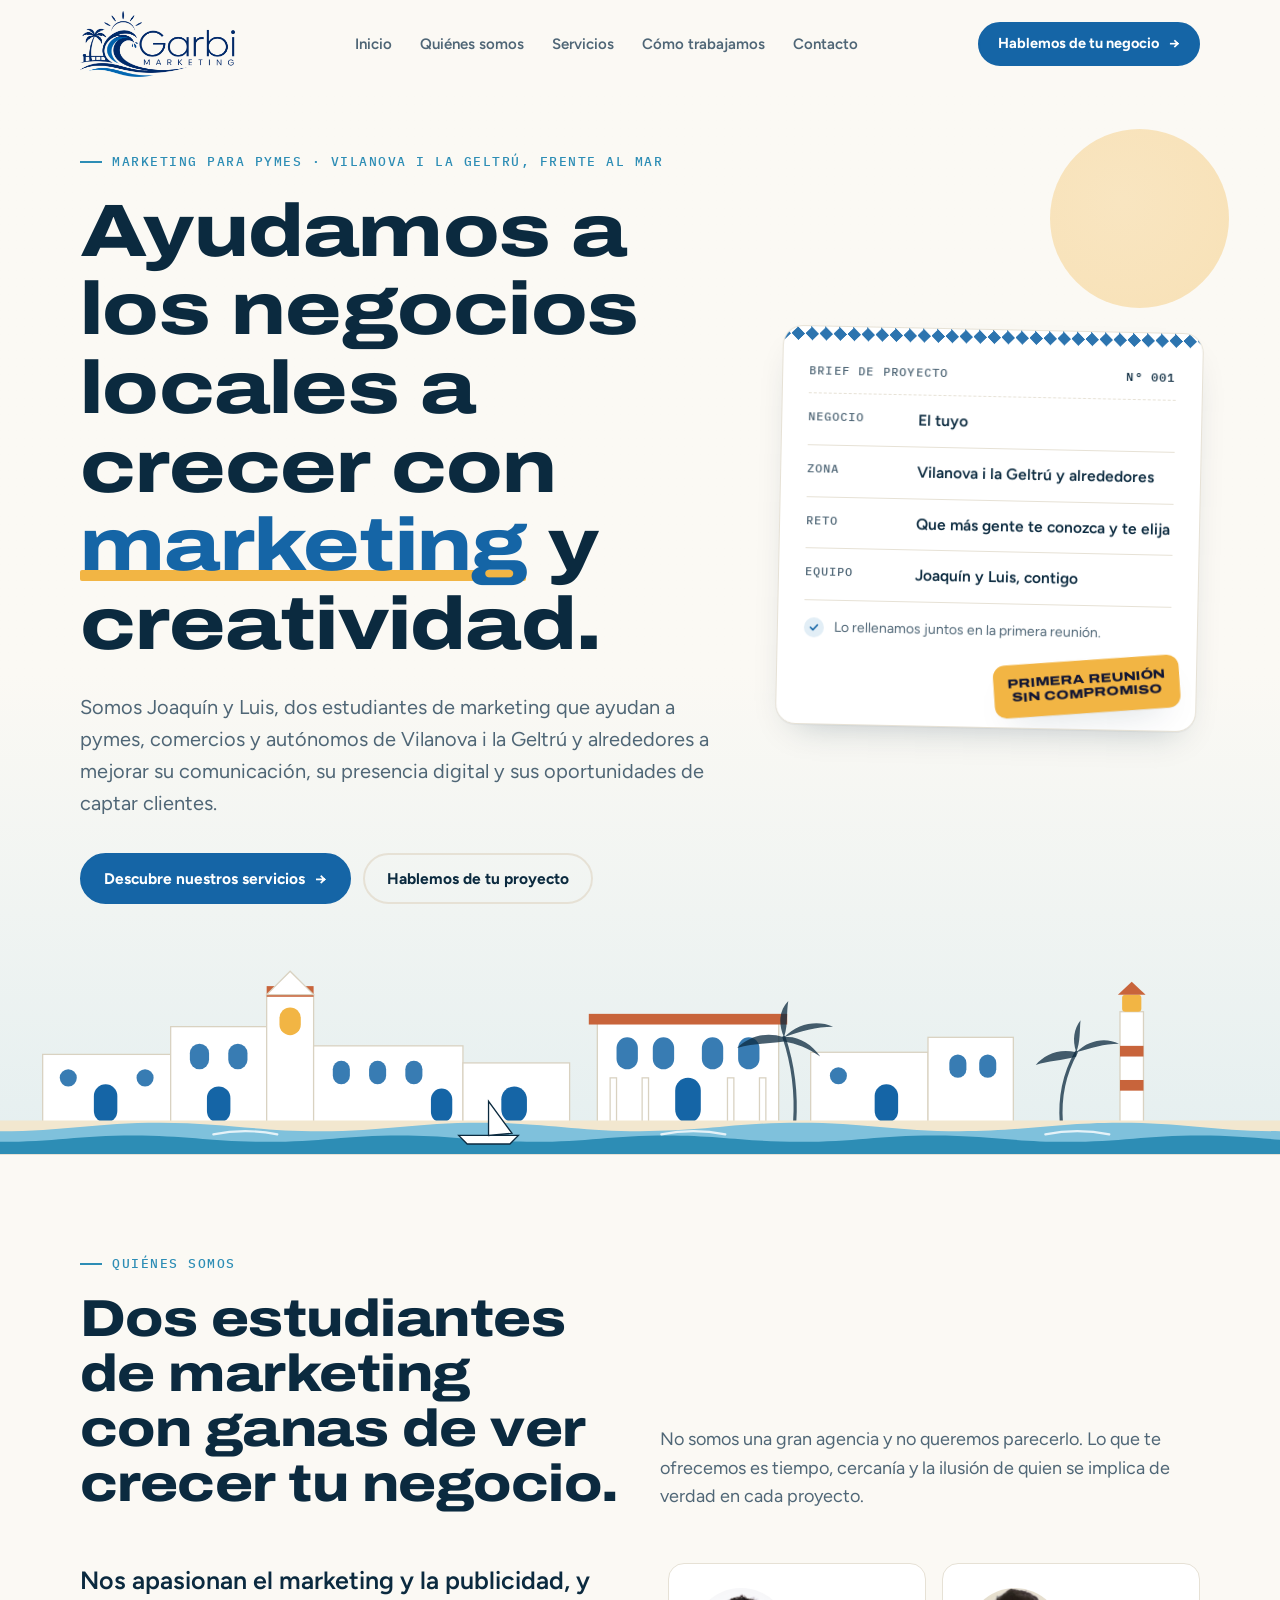
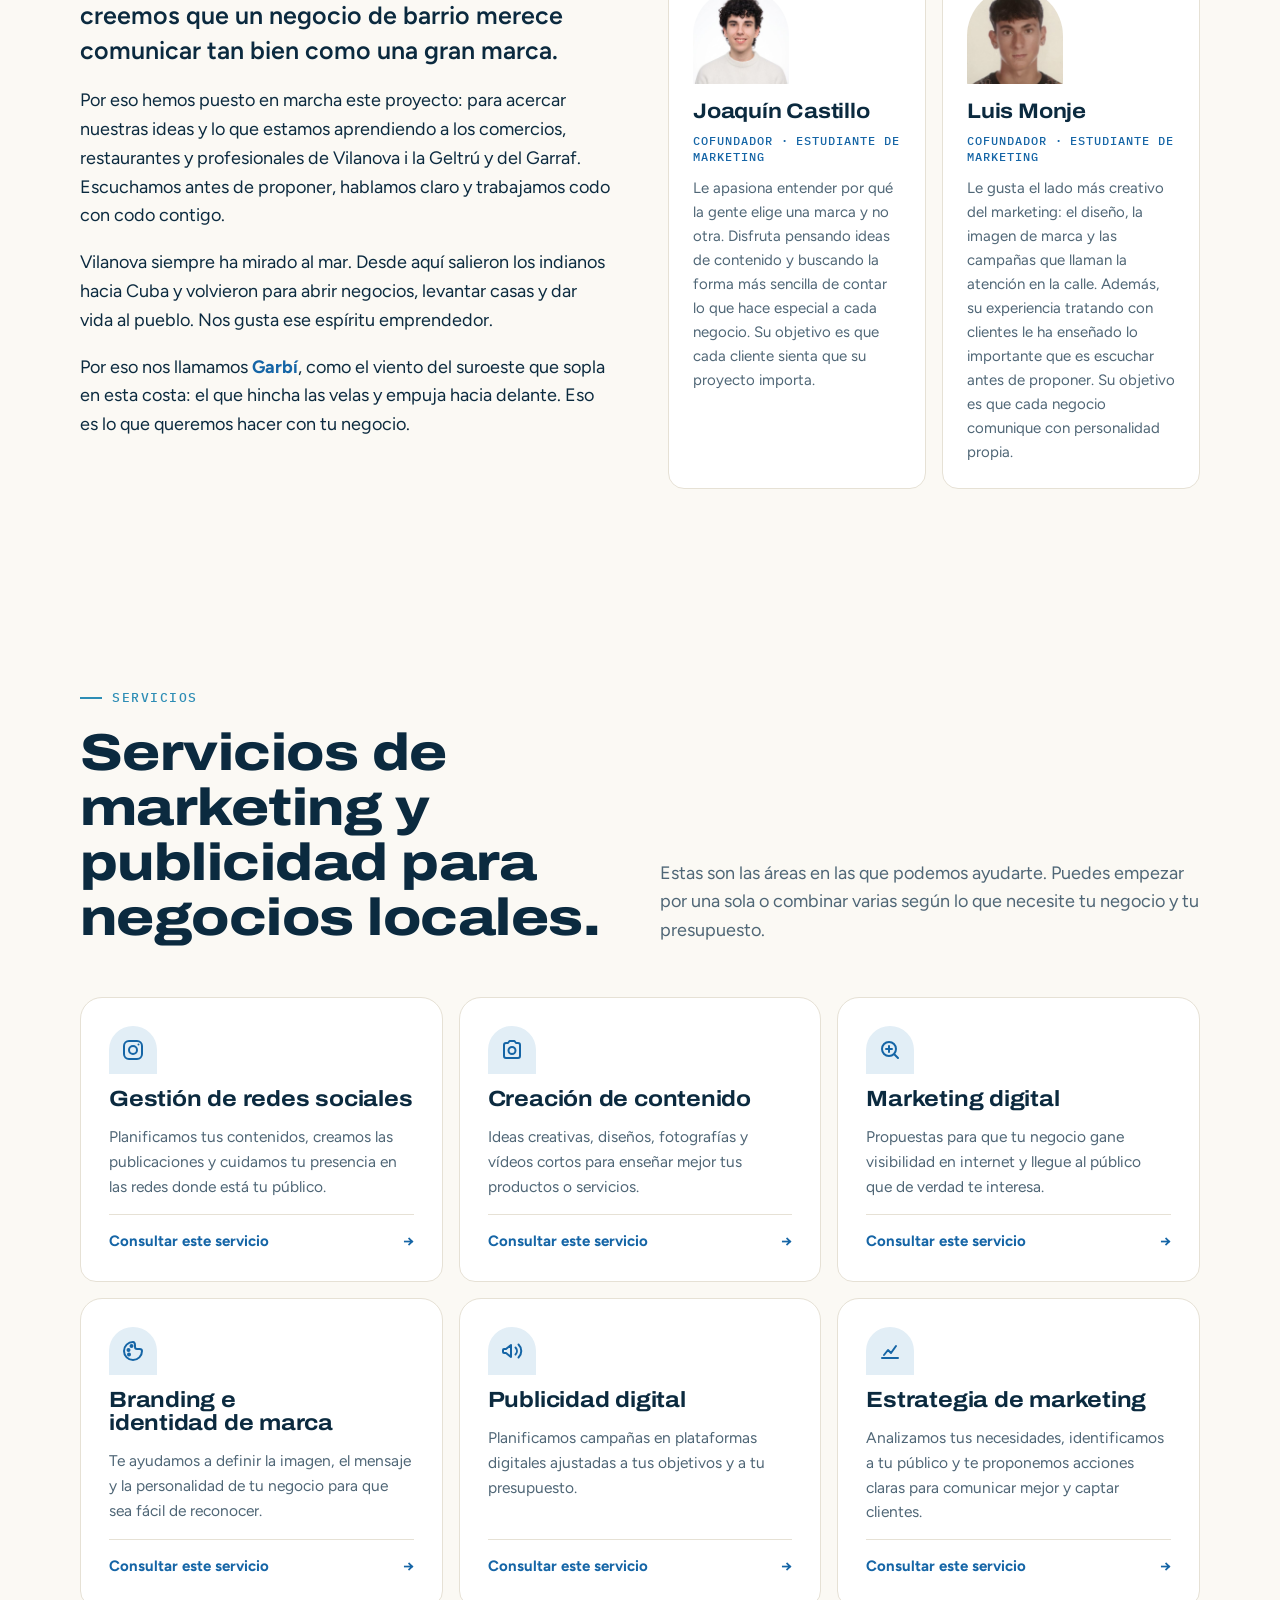
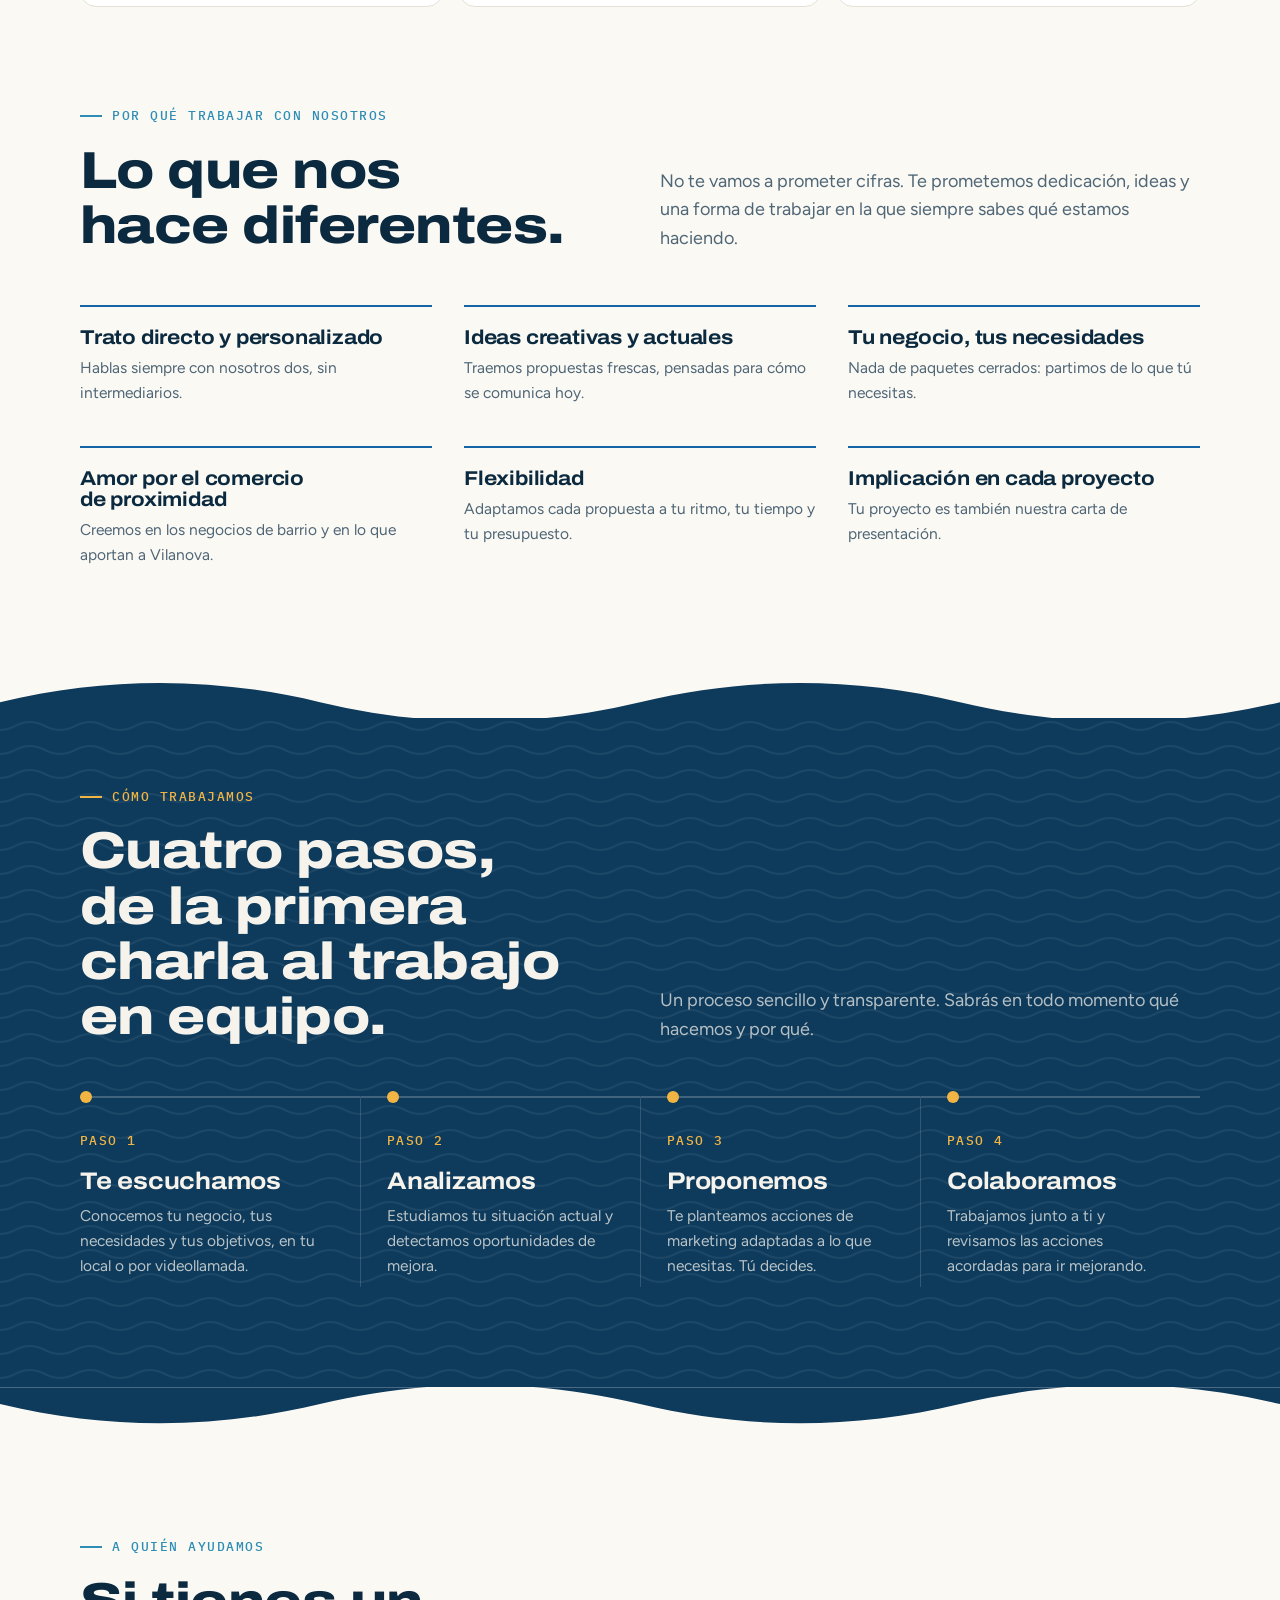
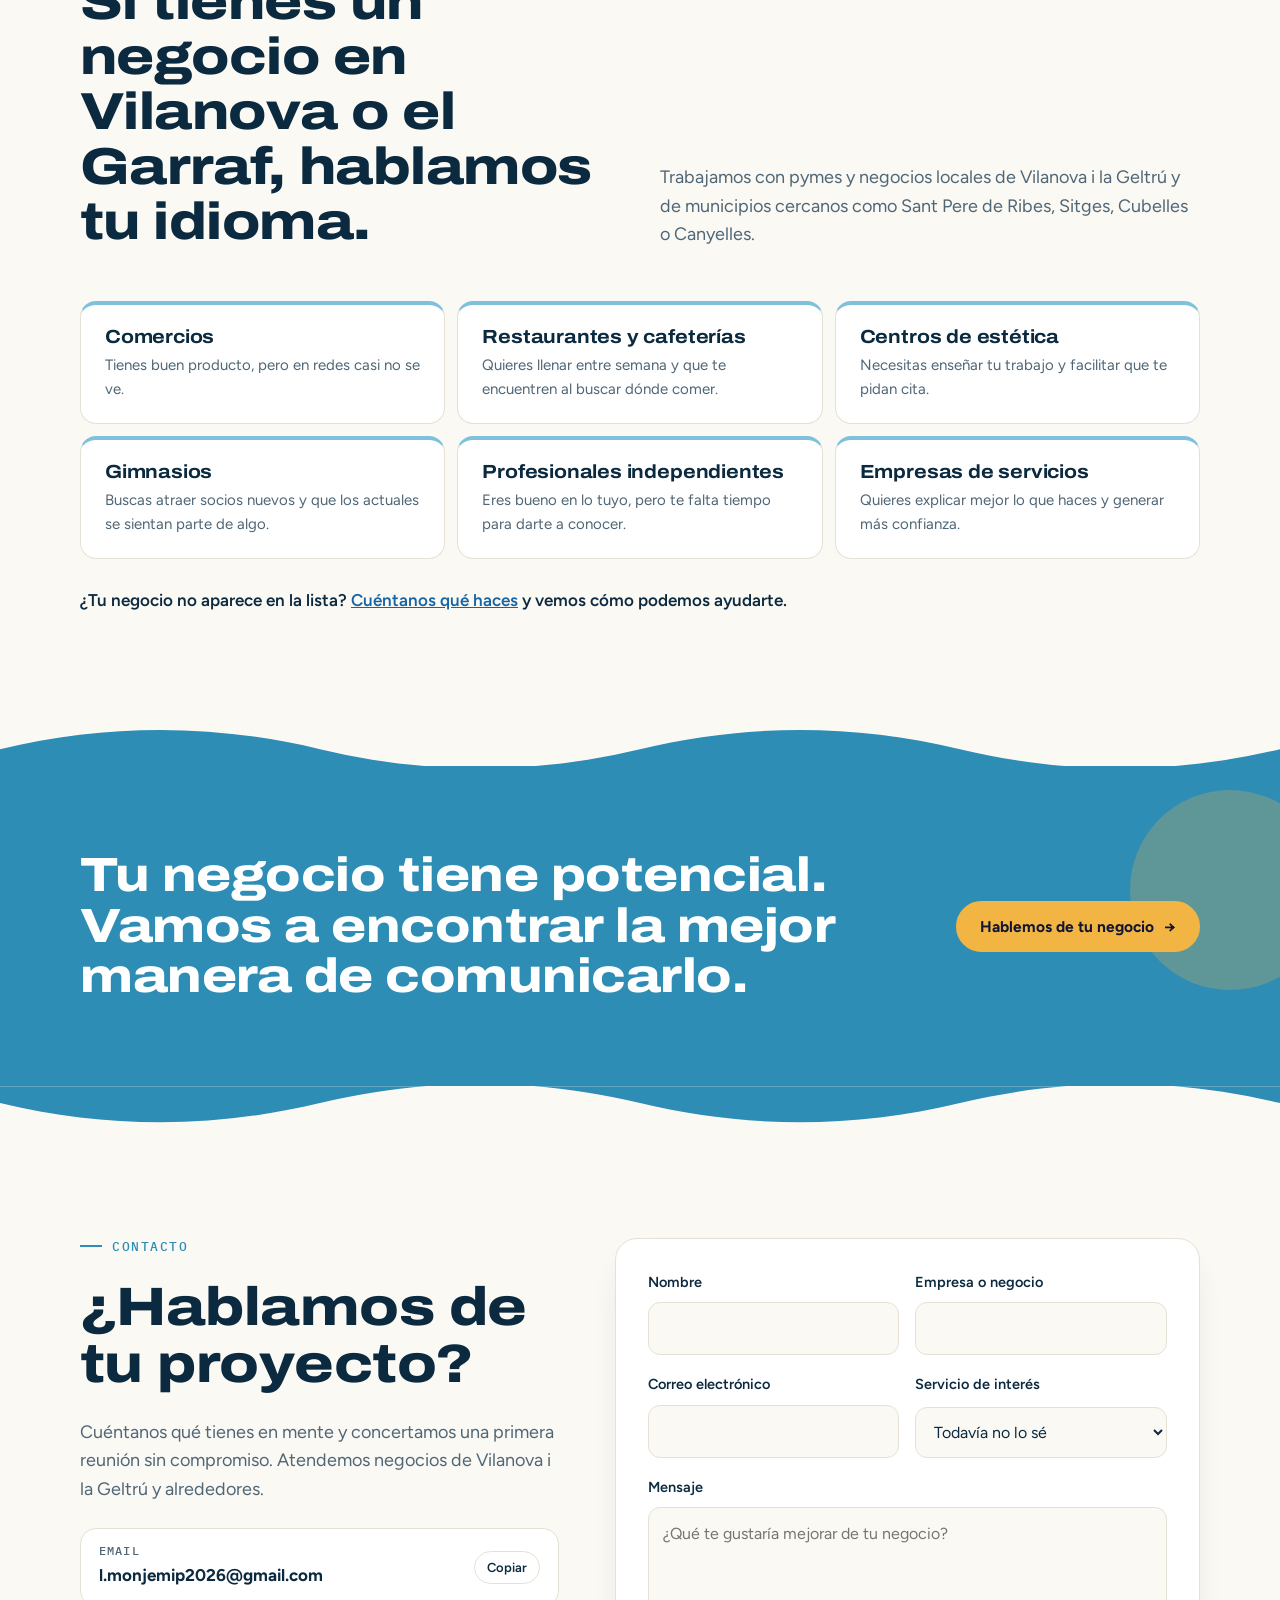
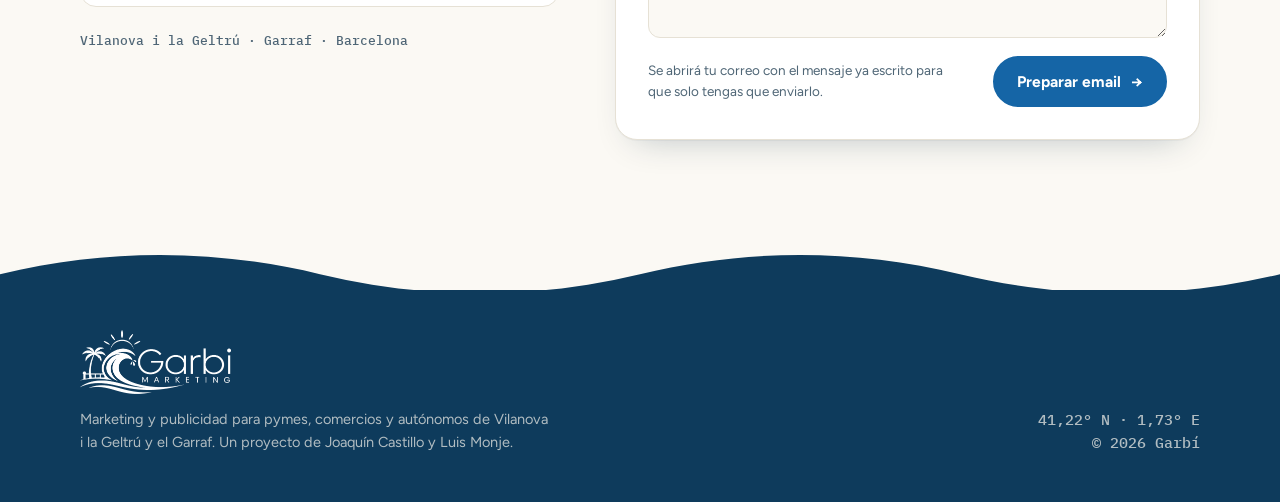
==== commit 4eba9fdd: "Add files via upload" ====
--- a/index.html
+++ b/index.html
@@ -35,7 +35,7 @@
 <link rel="preconnect" href="https://fonts.googleapis.com">
 <link rel="preconnect" href="https://fonts.gstatic.com" crossorigin>
 <link rel="stylesheet" href="https://fonts.googleapis.com/css2?family=Archivo:wdth,wght@112..125,700;112..125,800&family=Figtree:wght@400;500;600;700&family=IBM+Plex+Mono:wght@500&display=swap">
-<link rel="stylesheet" href="styles.css?v=6">
+<link rel="stylesheet" href="styles.css?v=7">
 </head>
 <body>
 <a class="skip" href="#contenido">Saltar al contenido</a>
--- a/styles.css
+++ b/styles.css
@@ -24,7 +24,7 @@
   --shadow:0 16px 36px -20px rgba(0,0,0,.7);color-scheme:dark}
 
 *{box-sizing:border-box}
-html{scroll-behavior:smooth;scroll-padding-top:84px;padding-top:env(safe-area-inset-top,0px);padding-bottom:env(safe-area-inset-bottom,0px)}
+html{scroll-behavior:smooth;scroll-padding-top:100px;padding-top:env(safe-area-inset-top,0px);padding-bottom:env(safe-area-inset-bottom,0px)}
 body{margin:0;background:var(--bg);color:var(--ink);font:400 17px/1.6 var(--f-body);-webkit-font-smoothing:antialiased;overflow-x:hidden}
 body::before{content:"";position:fixed;inset:0 0 auto;height:env(safe-area-inset-top,0px);z-index:60;background:var(--bg)}
 img{max-width:100%}
@@ -56,7 +56,7 @@
 /* Cabecera */
 header.top{position:sticky;top:env(safe-area-inset-top,0px);z-index:50;background:color-mix(in srgb,var(--bg) 88%,transparent);backdrop-filter:blur(12px);-webkit-backdrop-filter:blur(12px);border-bottom:1px solid transparent;transition:border-color .2s}
 header.top.scrolled{border-bottom-color:var(--line)}
-.nav{display:flex;align-items:center;justify-content:space-between;gap:16px;height:72px;position:relative}
+.nav{display:flex;align-items:center;justify-content:space-between;gap:16px;height:88px;position:relative}
 .brand{display:inline-flex;align-items:center;gap:10px;text-decoration:none;font:800 21px/1 var(--f-display);font-stretch:125%;letter-spacing:-.02em}
 .brand-mark{width:34px;height:34px;border-radius:10px;background:var(--accent);display:grid;place-items:center;color:var(--accent-ink);flex:none}
 .brand small{display:block;font:500 10.5px/1 var(--f-mono);letter-spacing:.14em;text-transform:uppercase;color:var(--muted);margin-top:5px}
@@ -70,7 +70,7 @@
   .menu{display:none}
   .burger{display:grid}
   .nav .cta-top{display:none}
-  .menu.open{display:flex;position:absolute;left:0;right:0;top:72px;flex-direction:column;align-items:stretch;gap:2px;background:var(--bg);border-bottom:1px solid var(--line);padding:10px max(20px,env(safe-area-inset-right,0px)) 20px max(20px,env(safe-area-inset-left,0px))}
+  .menu.open{display:flex;position:absolute;left:0;right:0;top:88px;flex-direction:column;align-items:stretch;gap:2px;background:var(--bg);border-bottom:1px solid var(--line);padding:10px max(20px,env(safe-area-inset-right,0px)) 20px max(20px,env(safe-area-inset-left,0px))}
   .menu.open a{font-size:18px;padding:14px 12px}
   .menu.open .menu-cta{display:block;margin-top:10px}
   .menu.open .menu-cta a{display:flex;color:var(--accent-ink)}
@@ -295,10 +295,10 @@
 @media (max-width:640px){.sun-disc{top:20px;opacity:.25}.brief{padding-bottom:90px}}
 
 /* Logo */
-.brand-logo{display:block;height:50px;width:auto;max-width:none}
+.brand-logo{display:block;height:66px;width:auto;max-width:none}
 .brand-logo.on-dark{display:none}
 @media (prefers-color-scheme:dark){:root:not([data-theme="light"]) .brand-logo.on-light{display:none}:root:not([data-theme="light"]) .brand-logo.on-dark{display:block}}
 :root[data-theme="dark"] .brand-logo.on-light{display:none}
 :root[data-theme="dark"] .brand-logo.on-dark{display:block}
 .foot-logo{height:64px}
-@media (max-width:640px){.brand-logo{height:42px}}
+@media (max-width:640px){.brand-logo{height:50px}}
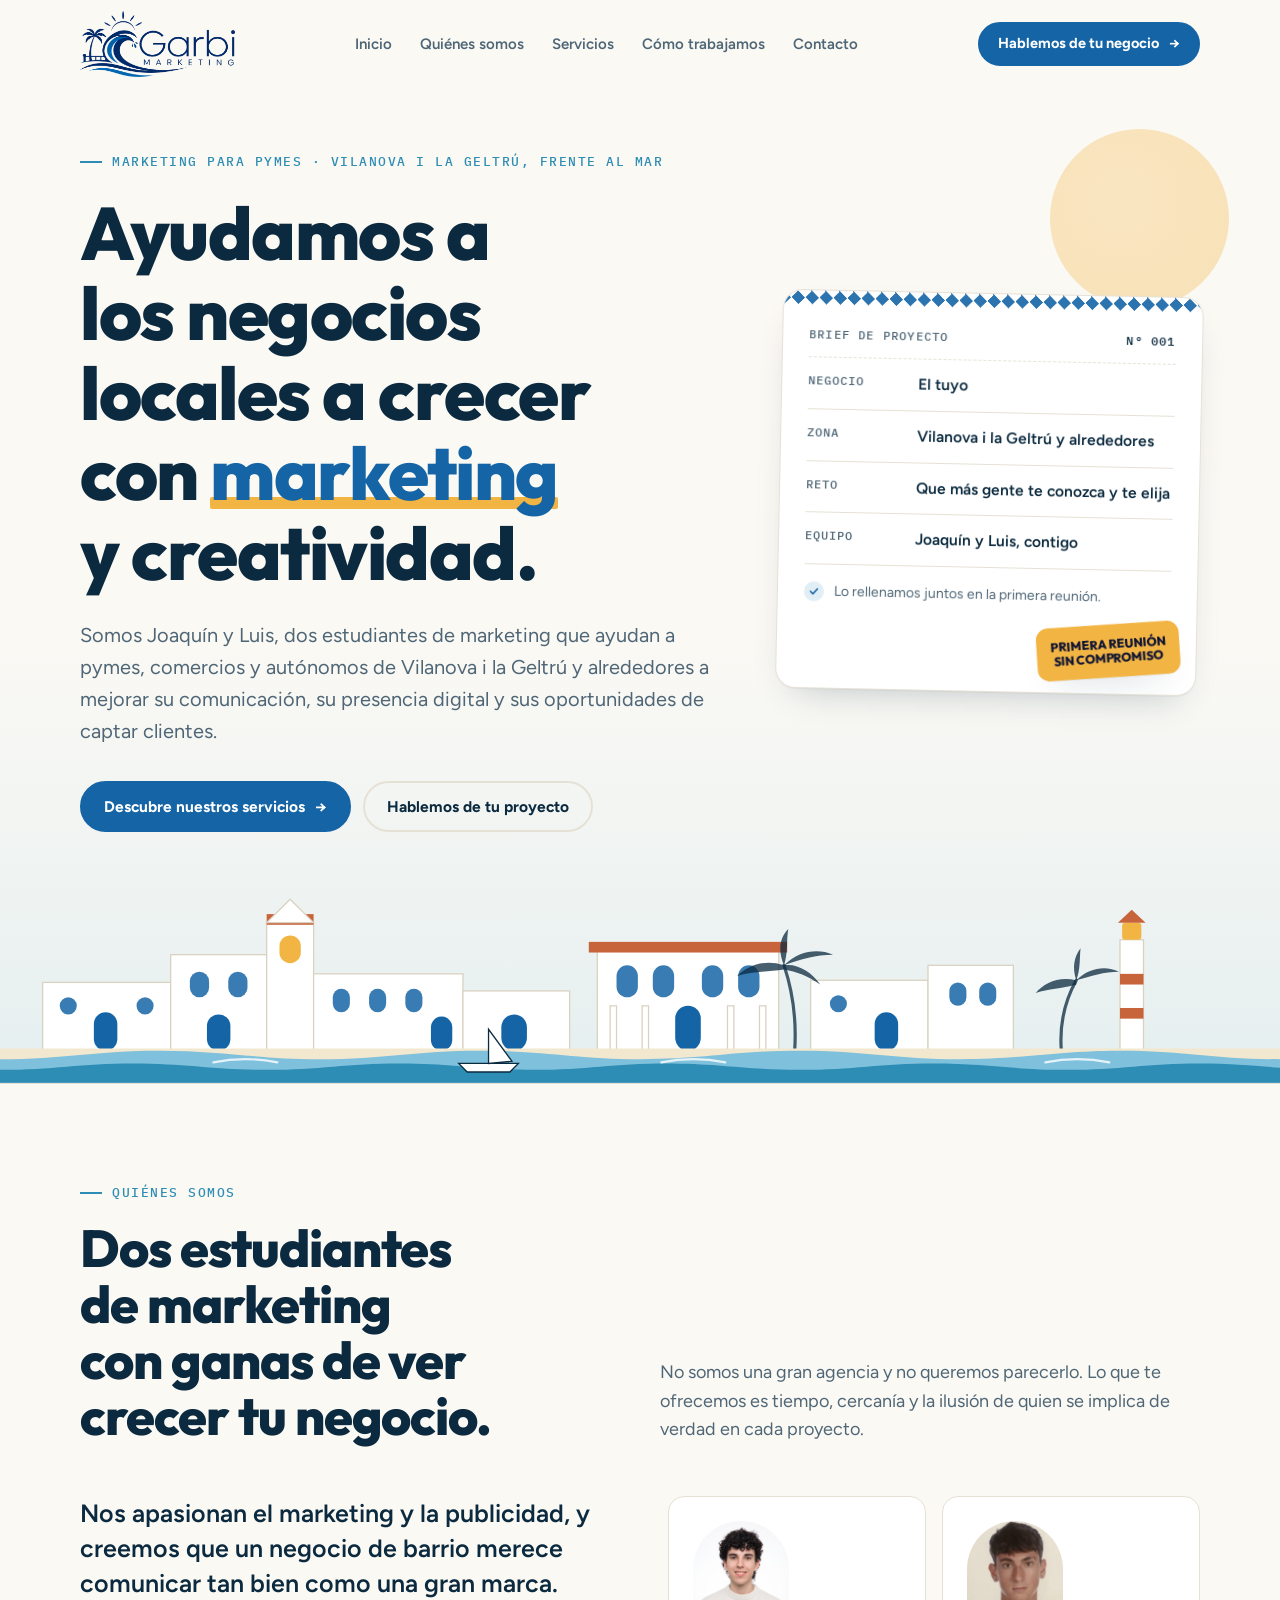
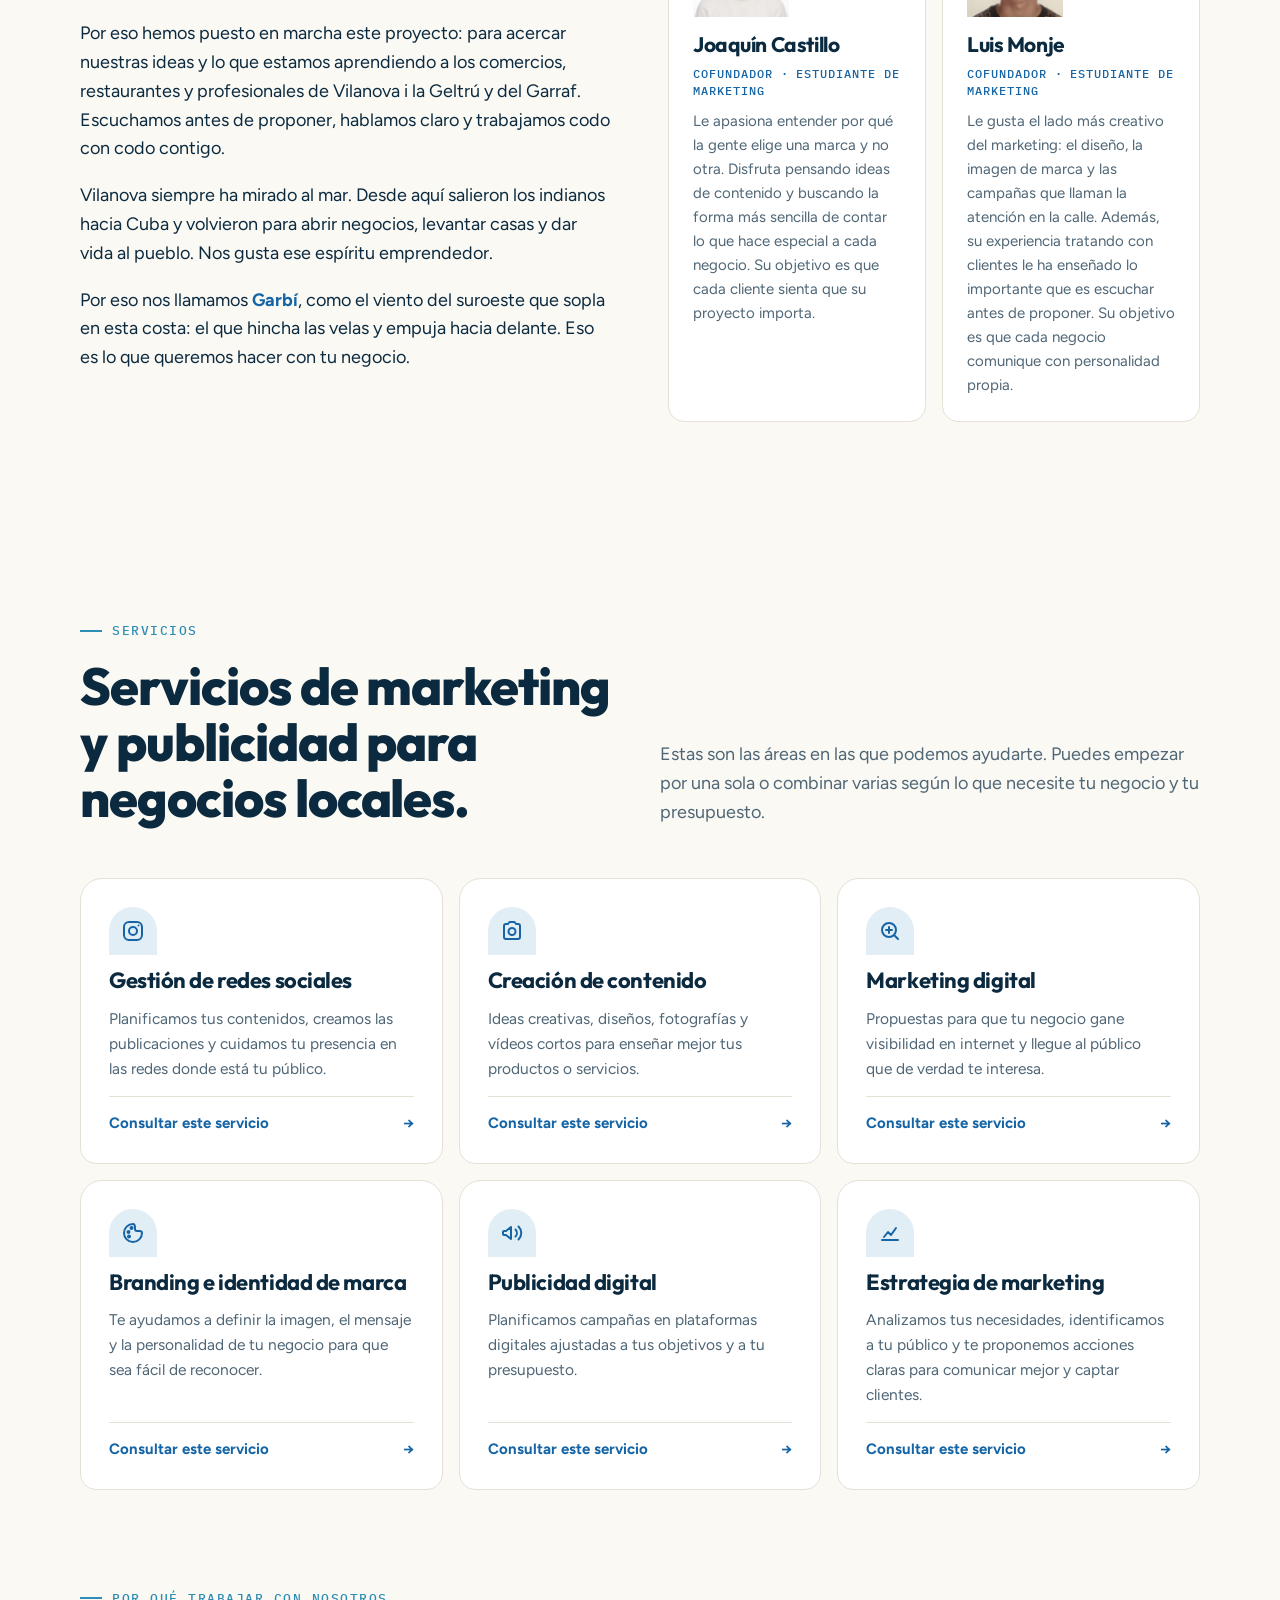
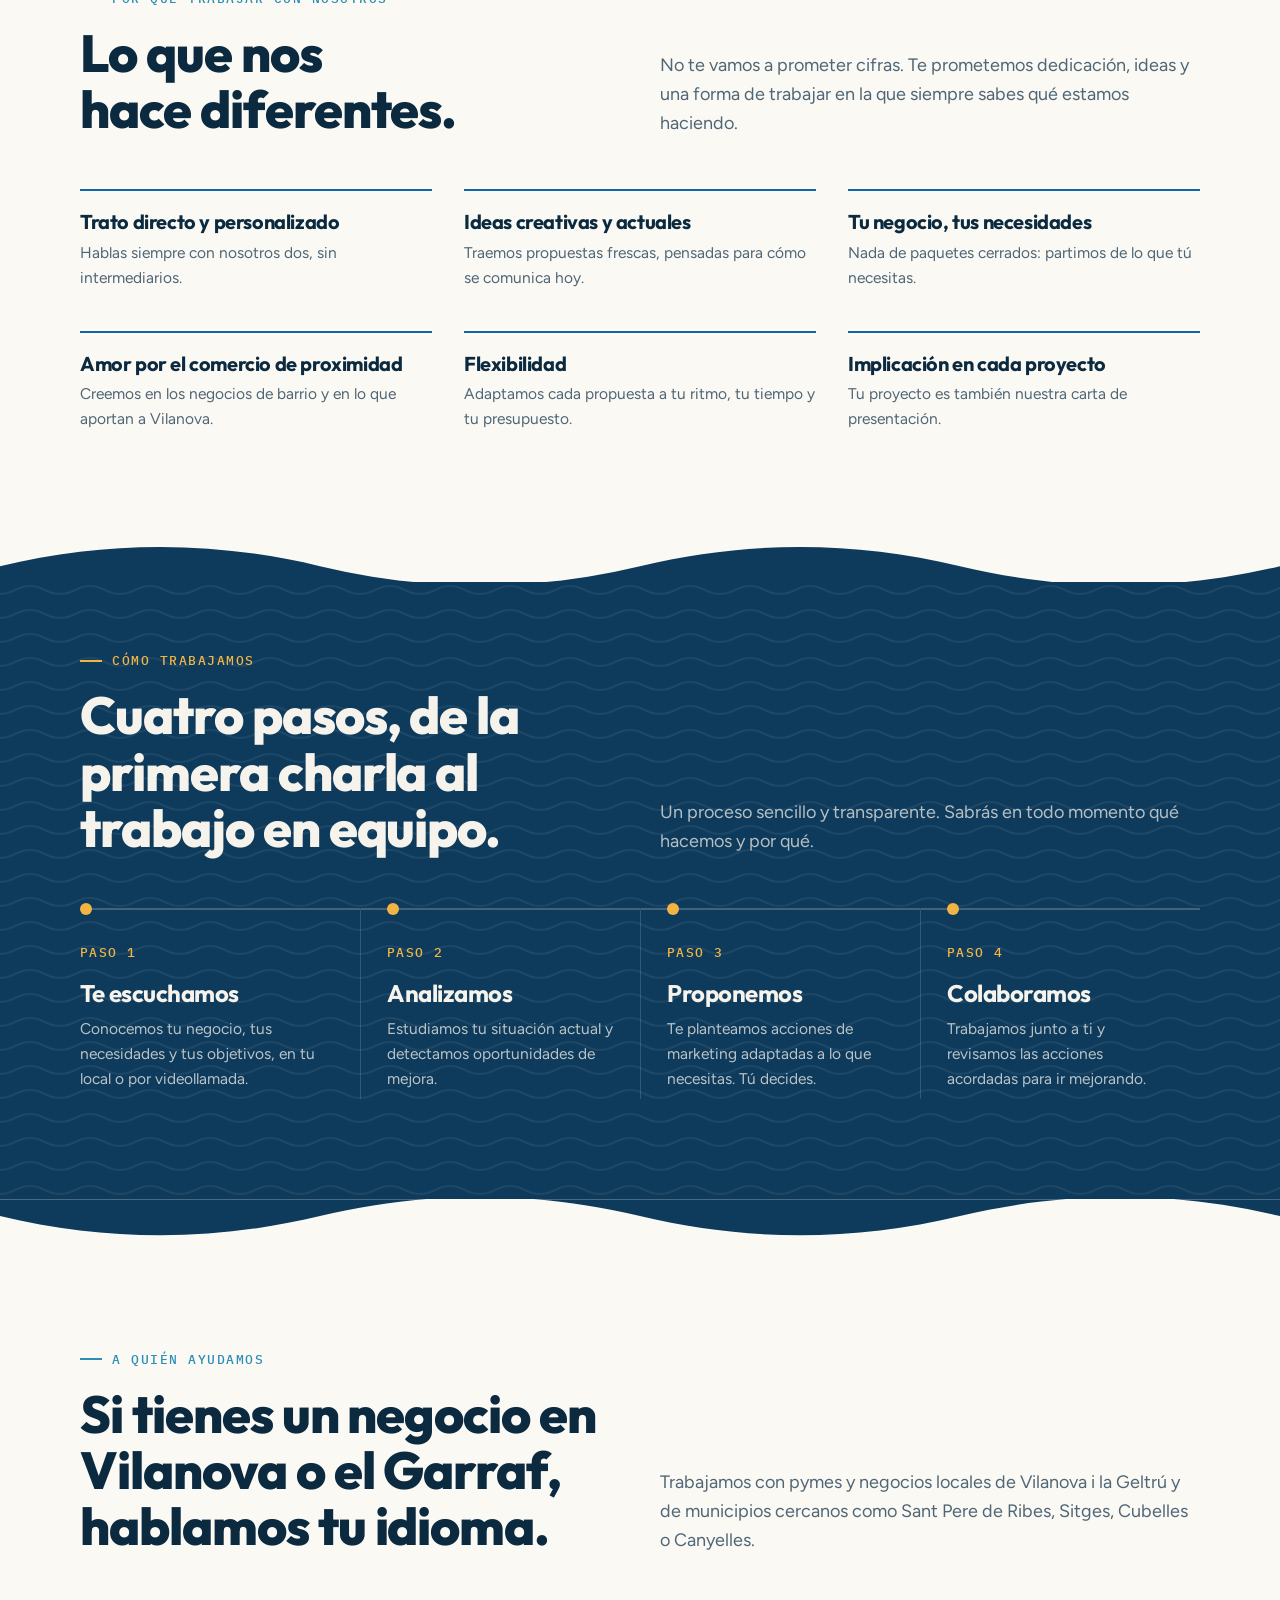
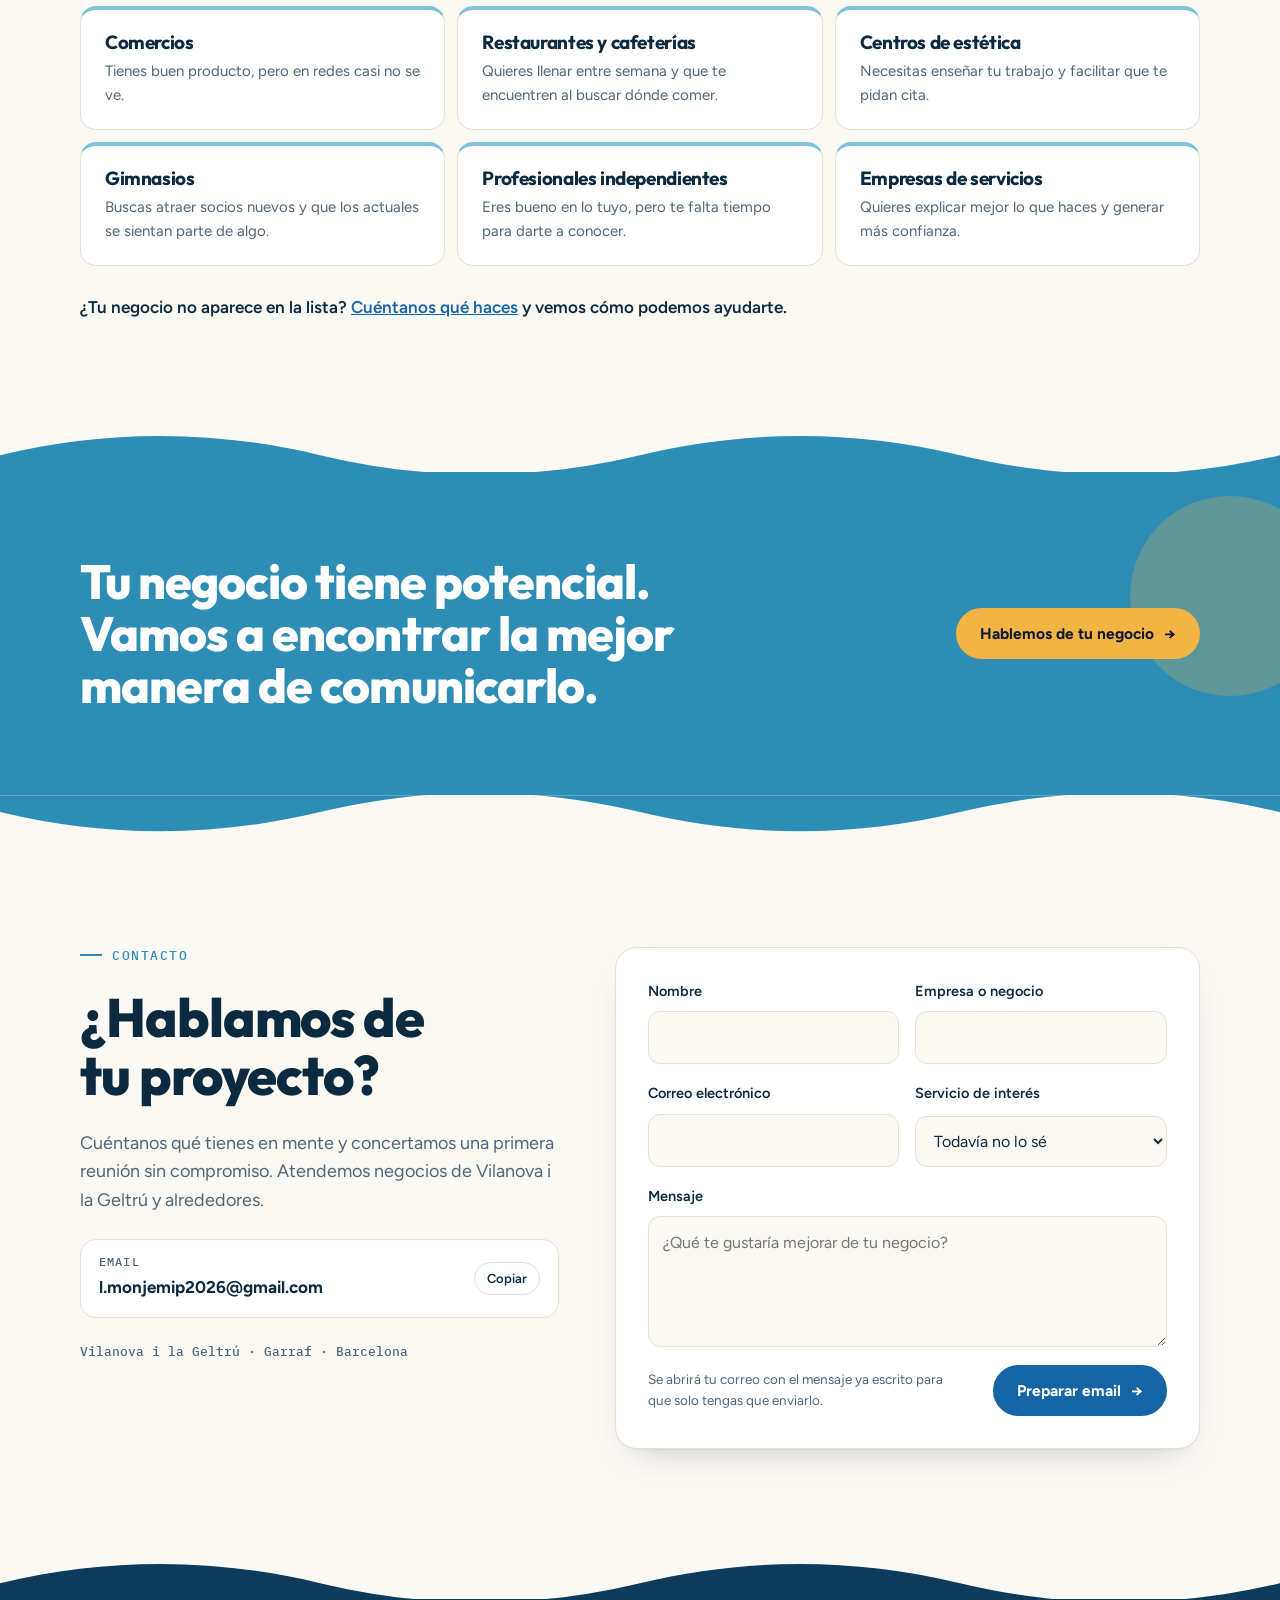
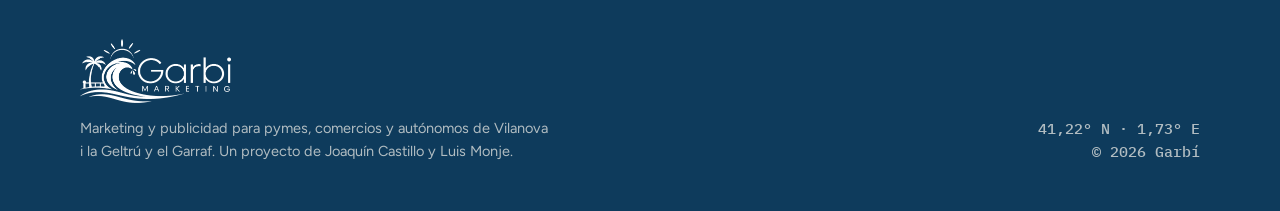
==== commit 92c02b88: "Add files via upload" ====
--- a/index.html
+++ b/index.html
@@ -34,8 +34,8 @@
 
 <link rel="preconnect" href="https://fonts.googleapis.com">
 <link rel="preconnect" href="https://fonts.gstatic.com" crossorigin>
-<link rel="stylesheet" href="https://fonts.googleapis.com/css2?family=Archivo:wdth,wght@112..125,700;112..125,800&family=Figtree:wght@400;500;600;700&family=IBM+Plex+Mono:wght@500&display=swap">
-<link rel="stylesheet" href="styles.css?v=7">
+<link rel="stylesheet" href="https://fonts.googleapis.com/css2?family=Outfit:wght@500;600;700;800&family=Figtree:wght@400;500;600;700&family=IBM+Plex+Mono:wght@500&display=swap">
+<link rel="stylesheet" href="styles.css?v=8">
 </head>
 <body>
 <a class="skip" href="#contenido">Saltar al contenido</a>
--- a/styles.css
+++ b/styles.css
@@ -6,7 +6,7 @@
   --accent:#1565A6; --accent-ink:#FFFFFF; --sun:#F2B544; --soft:#E2EEF6;
   --band:#0E3B5C; --band-fg:#F6F3EC; --error:#B8323F;
   --sea:#2D8DB5; --sea-2:#7FC1DC; --sand:#F2E7CF; --wall:#FFFFFF; --wall-line:#D9D2C1; --roof:#C8643B;
-  --f-display:"Archivo","Arial Narrow",Arial,sans-serif;
+  --f-display:"Outfit",system-ui,"Segoe UI",sans-serif;
   --f-body:"Figtree",system-ui,-apple-system,"Segoe UI",sans-serif;
   --f-mono:"IBM Plex Mono",ui-monospace,Menlo,monospace;
   --r:16px; --shadow:0 1px 0 rgba(11,42,63,.04),0 16px 36px -20px rgba(11,42,63,.3);
@@ -30,8 +30,8 @@
 img{max-width:100%}
 [hidden]{display:none!important}
 a{color:inherit}
-h1,h2,h3{font-family:var(--f-display);font-stretch:118%;line-height:1.06;margin:0;text-wrap:balance;letter-spacing:-.01em}
-h3{font-stretch:112%}
+h1,h2,h3{font-family:var(--f-display);line-height:1.08;margin:0;text-wrap:balance;letter-spacing:-.02em;font-weight:700}
+h3{}
 p{margin:0}
 ul,ol{margin:0;padding:0;list-style:none}
 :focus-visible{outline:3px solid var(--accent);outline-offset:3px;border-radius:6px}
@@ -57,7 +57,7 @@
 header.top{position:sticky;top:env(safe-area-inset-top,0px);z-index:50;background:color-mix(in srgb,var(--bg) 88%,transparent);backdrop-filter:blur(12px);-webkit-backdrop-filter:blur(12px);border-bottom:1px solid transparent;transition:border-color .2s}
 header.top.scrolled{border-bottom-color:var(--line)}
 .nav{display:flex;align-items:center;justify-content:space-between;gap:16px;height:88px;position:relative}
-.brand{display:inline-flex;align-items:center;gap:10px;text-decoration:none;font:800 21px/1 var(--f-display);font-stretch:125%;letter-spacing:-.02em}
+.brand{display:inline-flex;align-items:center;gap:10px;text-decoration:none;font:800 21px/1 var(--f-display);letter-spacing:-.02em}
 .brand-mark{width:34px;height:34px;border-radius:10px;background:var(--accent);display:grid;place-items:center;color:var(--accent-ink);flex:none}
 .brand small{display:block;font:500 10.5px/1 var(--f-mono);letter-spacing:.14em;text-transform:uppercase;color:var(--muted);margin-top:5px}
 .menu{display:flex;align-items:center;gap:4px}
@@ -79,7 +79,7 @@
 /* Hero */
 .hero{padding-block:64px 88px}
 .hero-grid{display:grid;grid-template-columns:1.3fr .85fr;gap:56px;align-items:center}
-.hero h1{font-size:clamp(38px,5.8vw,76px);font-weight:800;font-stretch:122%;margin-top:22px}
+.hero h1{font-size:clamp(38px,5.8vw,76px);font-weight:800;margin-top:22px}
 .rot{color:var(--accent);display:inline-block;position:relative;isolation:isolate;white-space:nowrap}
 .rot::after{content:"";position:absolute;left:0;right:0;bottom:.06em;height:.16em;background:var(--sun);z-index:-1;border-radius:2px}
 .rot span{display:inline-block;transition:opacity .35s ease,transform .35s ease}
@@ -98,7 +98,7 @@
 .brief dd{margin:0;font-weight:600;min-width:0}
 .brief-foot{display:flex;align-items:center;gap:10px;padding-top:16px;font-size:14px;color:var(--muted)}
 .tick{width:20px;height:20px;border-radius:50%;background:var(--soft);color:var(--accent);display:grid;place-items:center;flex:none}
-.stamp{position:absolute;right:-14px;bottom:-22px;background:var(--sun);color:#121633;font:800 12.5px/1.15 var(--f-display);font-stretch:125%;text-transform:uppercase;padding:12px 14px;border-radius:12px;transform:rotate(-6deg);box-shadow:var(--shadow);text-align:center}
+.stamp{position:absolute;right:-14px;bottom:-22px;background:var(--sun);color:#121633;font:800 12.5px/1.15 var(--f-display);text-transform:uppercase;padding:12px 14px;border-radius:12px;transform:rotate(-6deg);box-shadow:var(--shadow);text-align:center}
 
 /* Secciones */
 .block{padding-block:100px}
@@ -115,7 +115,7 @@
 .team{display:grid;grid-template-columns:1fr 1fr;gap:16px}
 .person{background:var(--surface);border:1px solid var(--line);border-radius:var(--r);padding:24px;display:flex;flex-direction:column;gap:10px;transition:transform .25s,border-color .25s}
 .person:hover{transform:translateY(-4px);border-color:var(--accent)}
-.avatar{width:96px;height:96px;border-radius:20px;background:var(--soft);color:var(--accent);display:grid;place-items:center;font:800 23px/1 var(--f-display);font-stretch:125%;object-fit:cover;margin-bottom:6px}
+.avatar{width:96px;height:96px;border-radius:20px;background:var(--soft);color:var(--accent);display:grid;place-items:center;font:800 23px/1 var(--f-display);object-fit:cover;margin-bottom:6px}
 .person h3{font-size:21px}
 .role{font:500 12px/1.4 var(--f-mono);text-transform:uppercase;letter-spacing:.08em;color:var(--accent)}
 .person p:not(.role){color:var(--muted);font-size:15px}
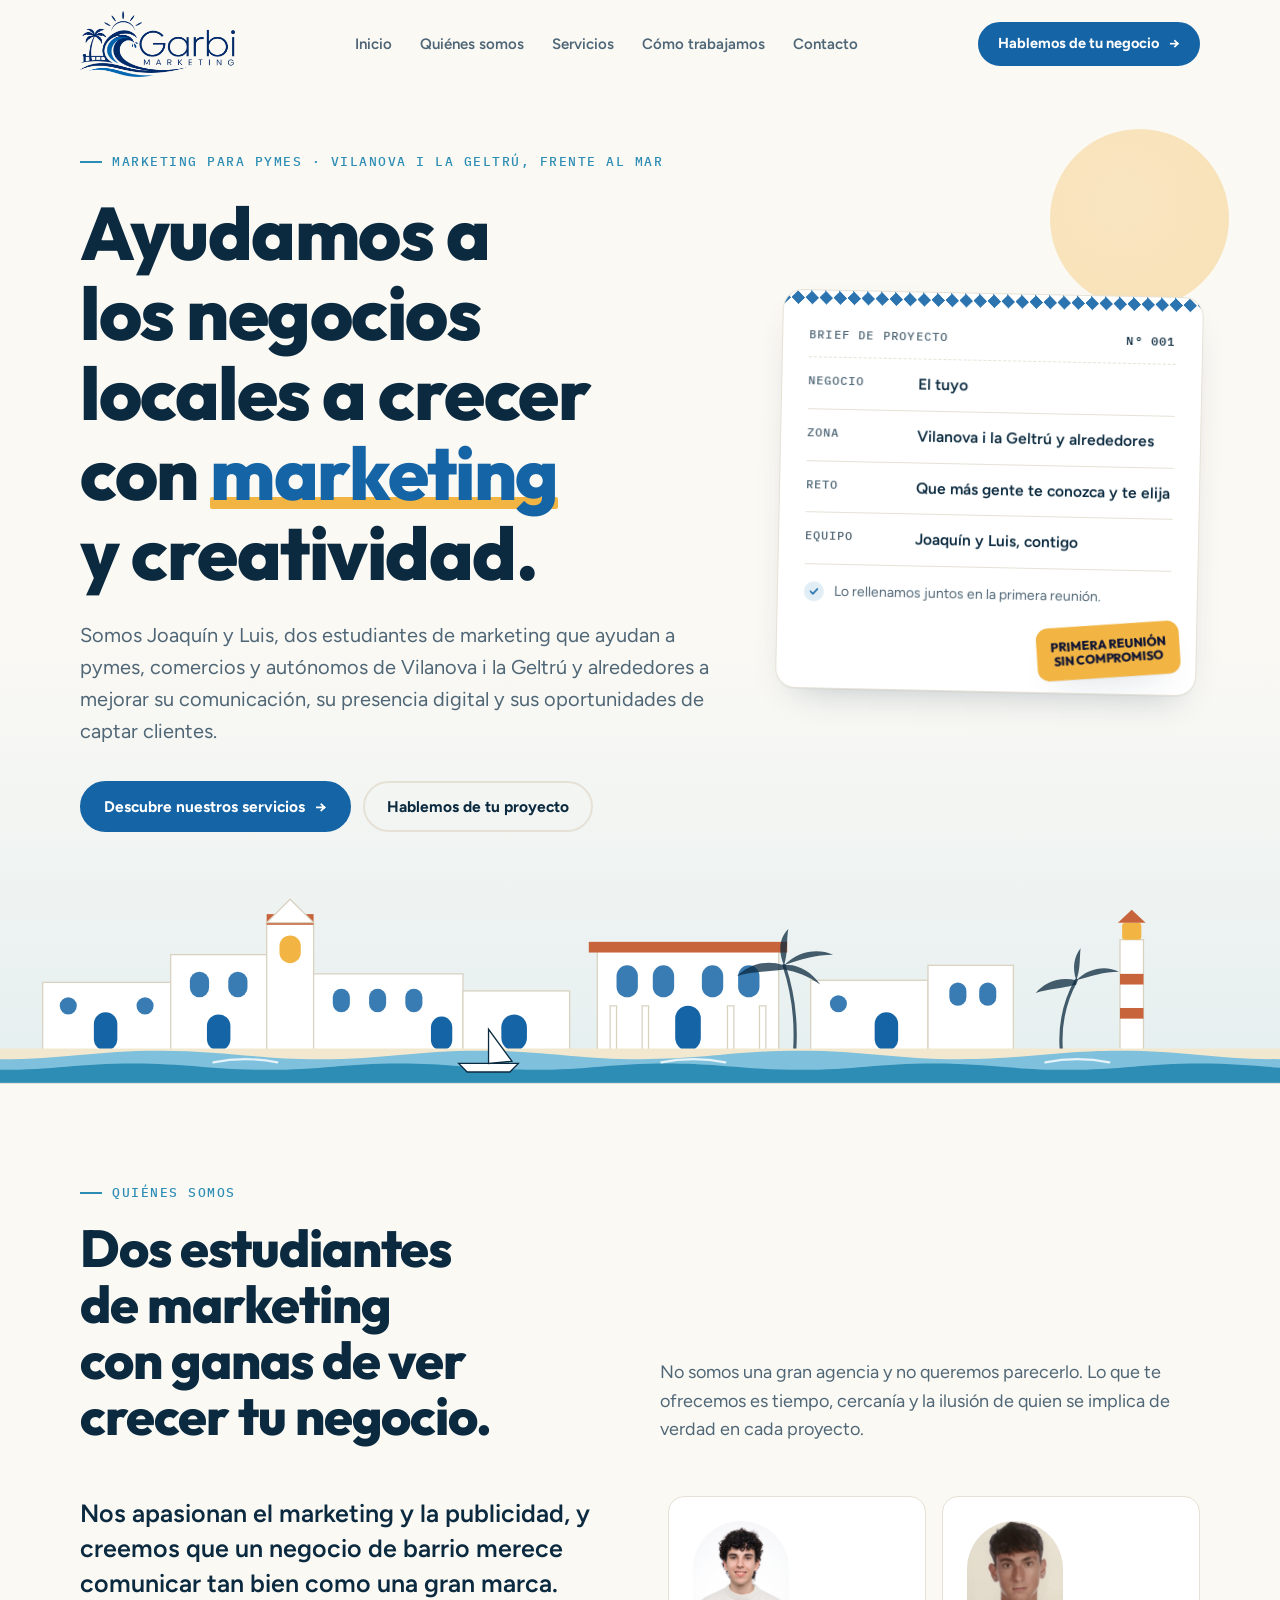
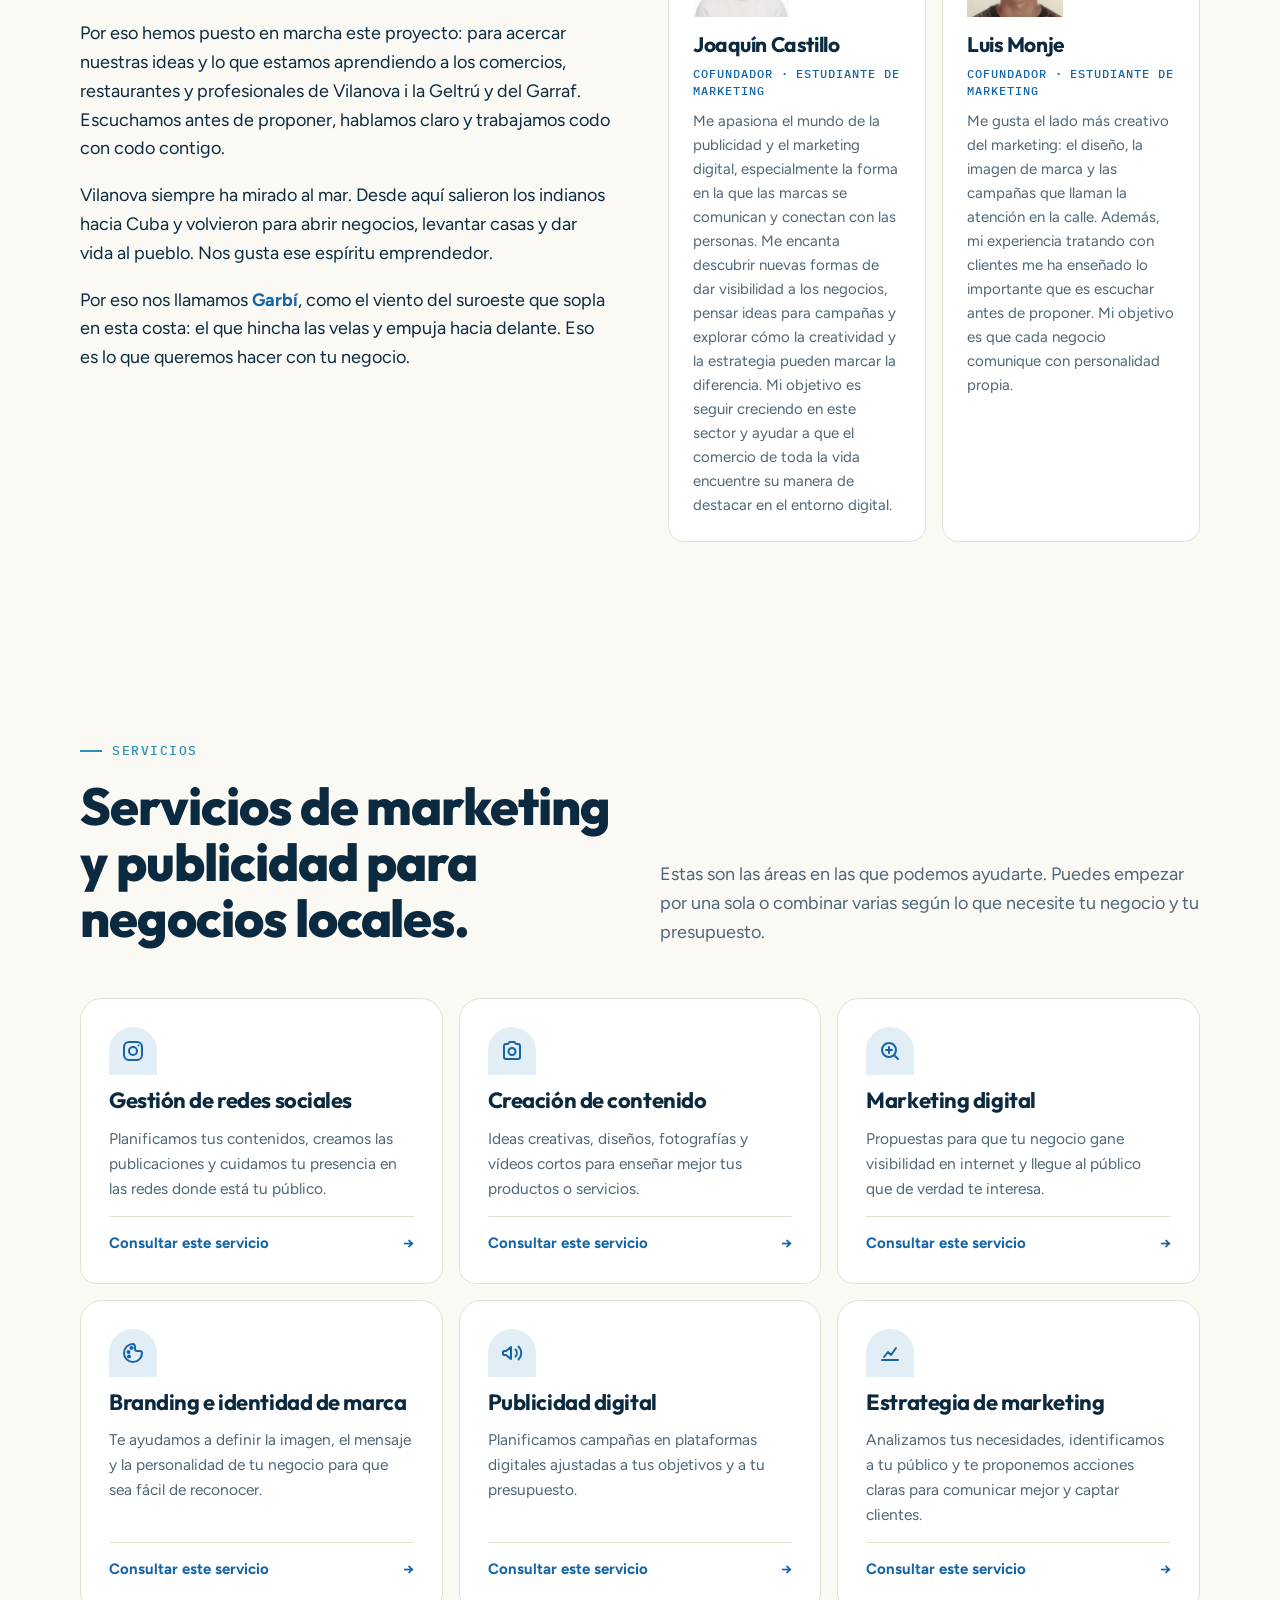
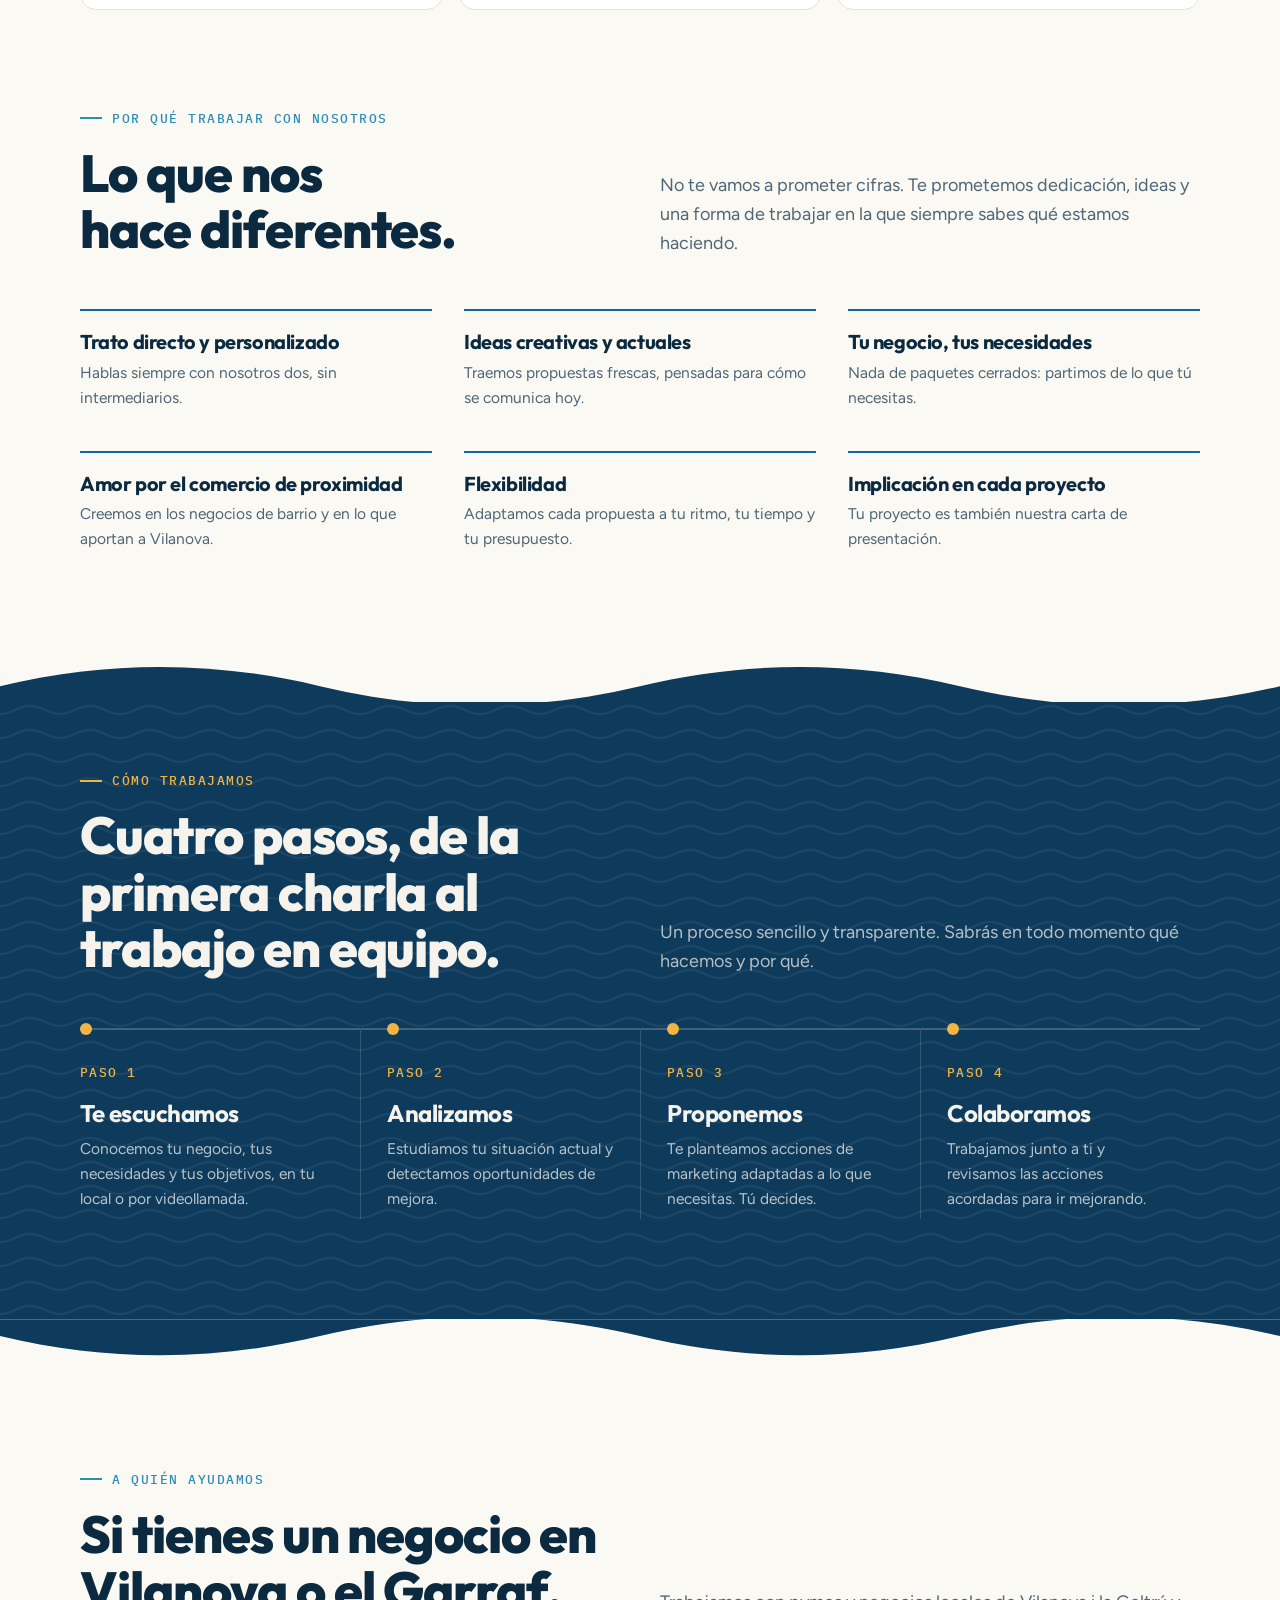
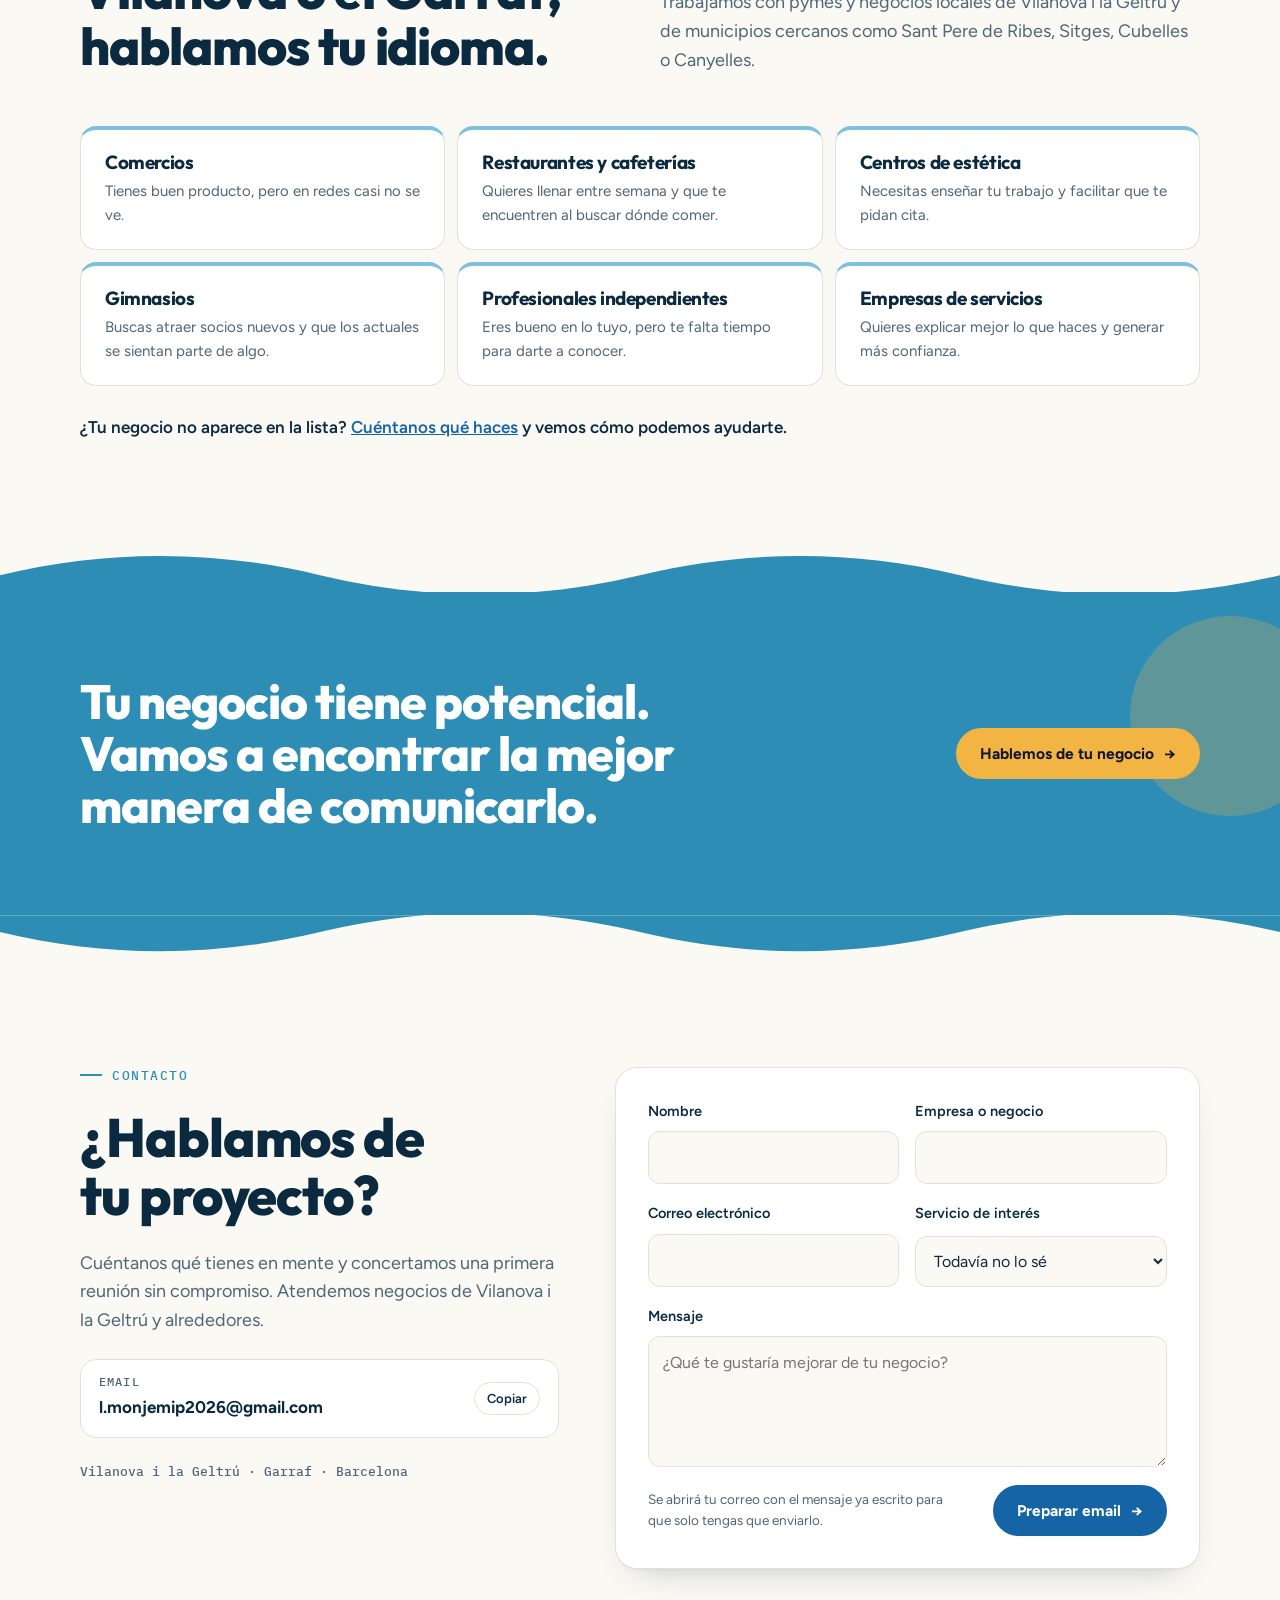
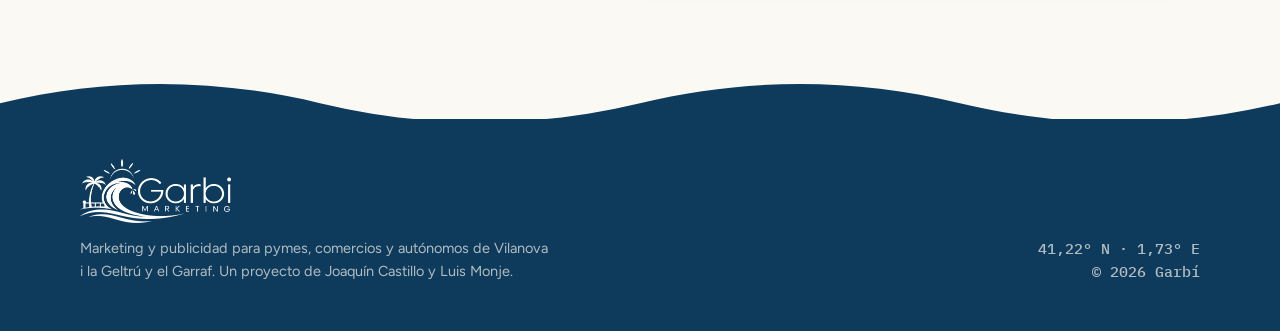
==== commit 0535e25a: "Add files via upload" ====
--- a/index.html
+++ b/index.html
@@ -138,14 +138,14 @@
           <img class="avatar" src="joaquin.jpg" alt="Joaquín Castillo" width="400" height="400" loading="lazy">
           <h3>Joaquín Castillo</h3>
           <p class="role">Cofundador · Estudiante de marketing</p>
-          <p>Le apasiona entender por qué la gente elige una marca y no otra. Disfruta pensando ideas de contenido y buscando la forma más sencilla de contar lo que hace especial a cada negocio. Su objetivo es que cada cliente sienta que su proyecto importa.</p>
+          <p>Me apasiona el mundo de la publicidad y el marketing digital, especialmente la forma en la que las marcas se comunican y conectan con las personas. Me encanta descubrir nuevas formas de dar visibilidad a los negocios, pensar ideas para campañas y explorar cómo la creatividad y la estrategia pueden marcar la diferencia. Mi objetivo es seguir creciendo en este sector y ayudar a que el comercio de toda la vida encuentre su manera de destacar en el entorno digital.</p>
           <a class="profile" href="#" data-profile="joaquinLinkedin" hidden>Ver perfil en LinkedIn</a>
         </article>
         <article class="person">
           <img class="avatar" src="luis.jpg" alt="Luis Monje" width="400" height="400" loading="lazy">
           <h3>Luis Monje</h3>
           <p class="role">Cofundador · Estudiante de marketing</p>
-          <p>Le gusta el lado más creativo del marketing: el diseño, la imagen de marca y las campañas que llaman la atención en la calle. Además, su experiencia tratando con clientes le ha enseñado lo importante que es escuchar antes de proponer. Su objetivo es que cada negocio comunique con personalidad propia.</p>
+          <p>Me gusta el lado más creativo del marketing: el diseño, la imagen de marca y las campañas que llaman la atención en la calle. Además, mi experiencia tratando con clientes me ha enseñado lo importante que es escuchar antes de proponer. Mi objetivo es que cada negocio comunique con personalidad propia.</p>
           <a class="profile" href="#" data-profile="luisLinkedin" hidden>Ver perfil en LinkedIn</a>
         </article>
       </div>
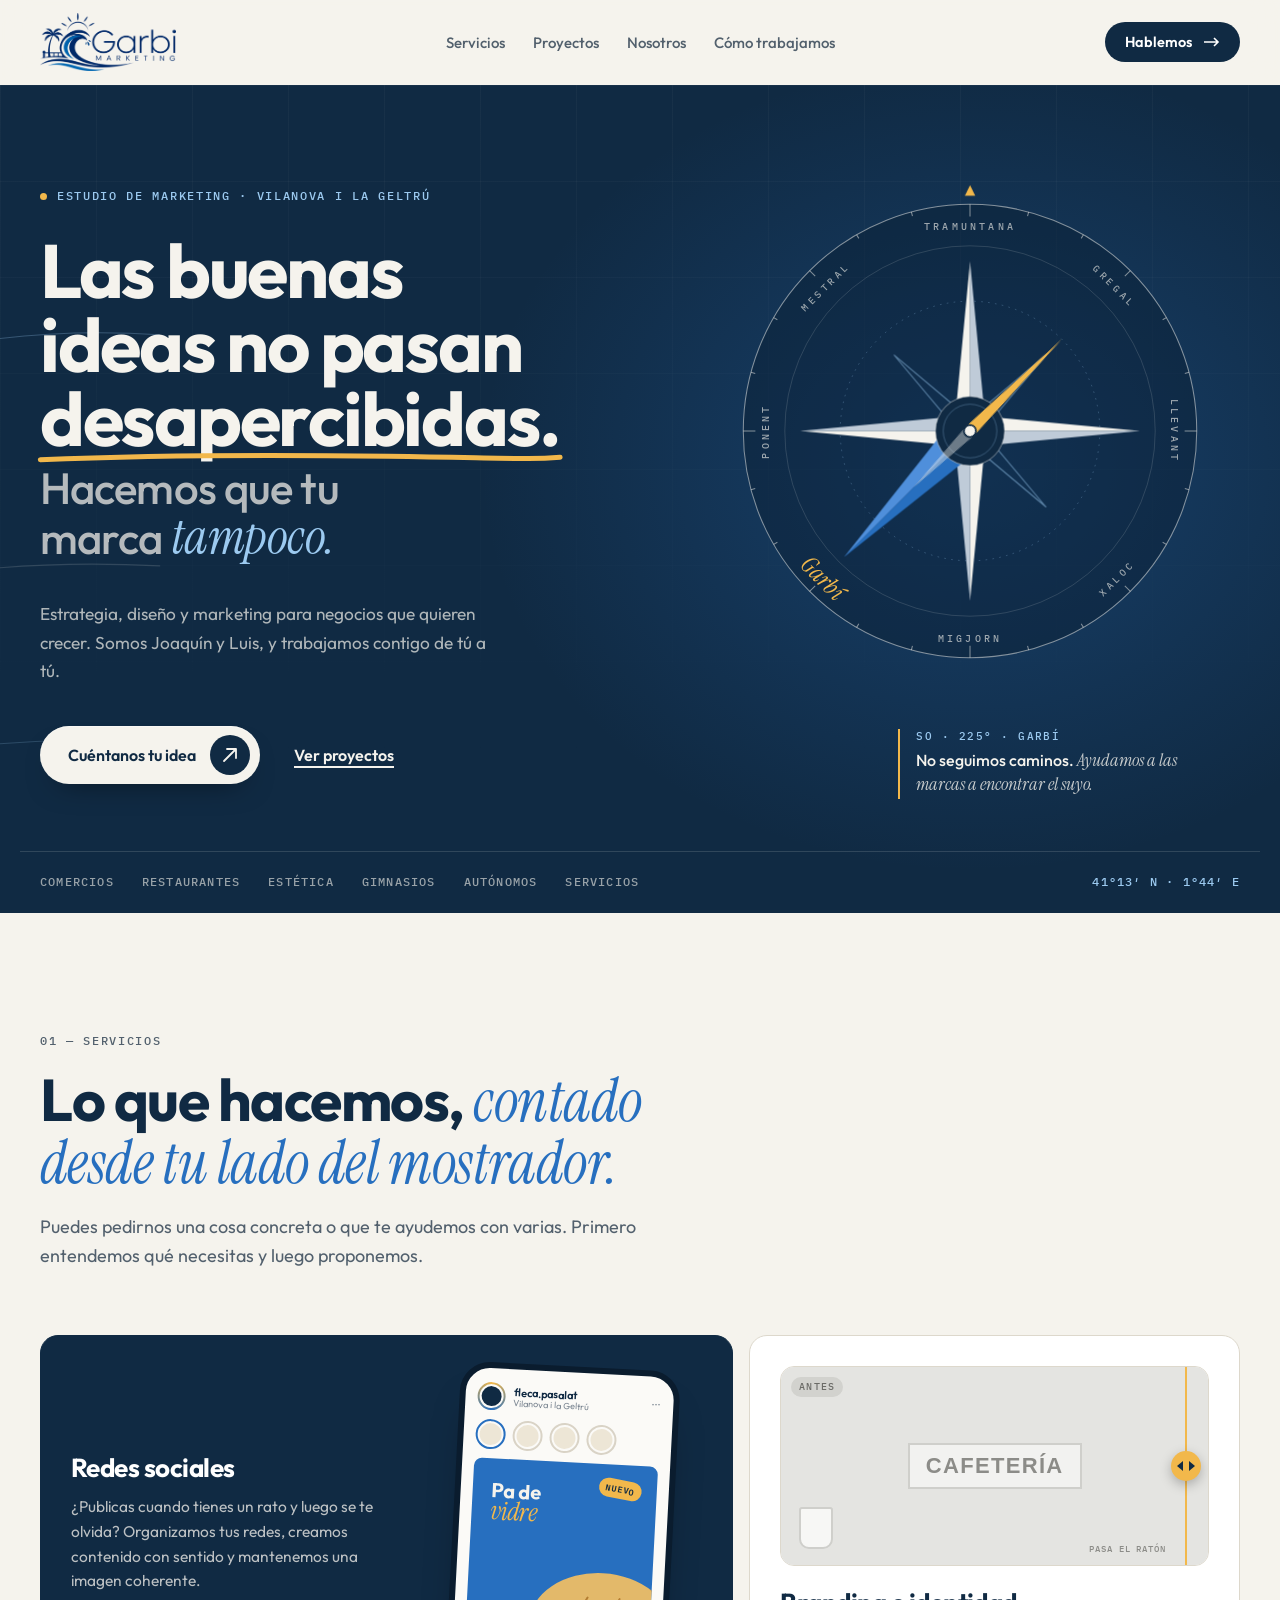
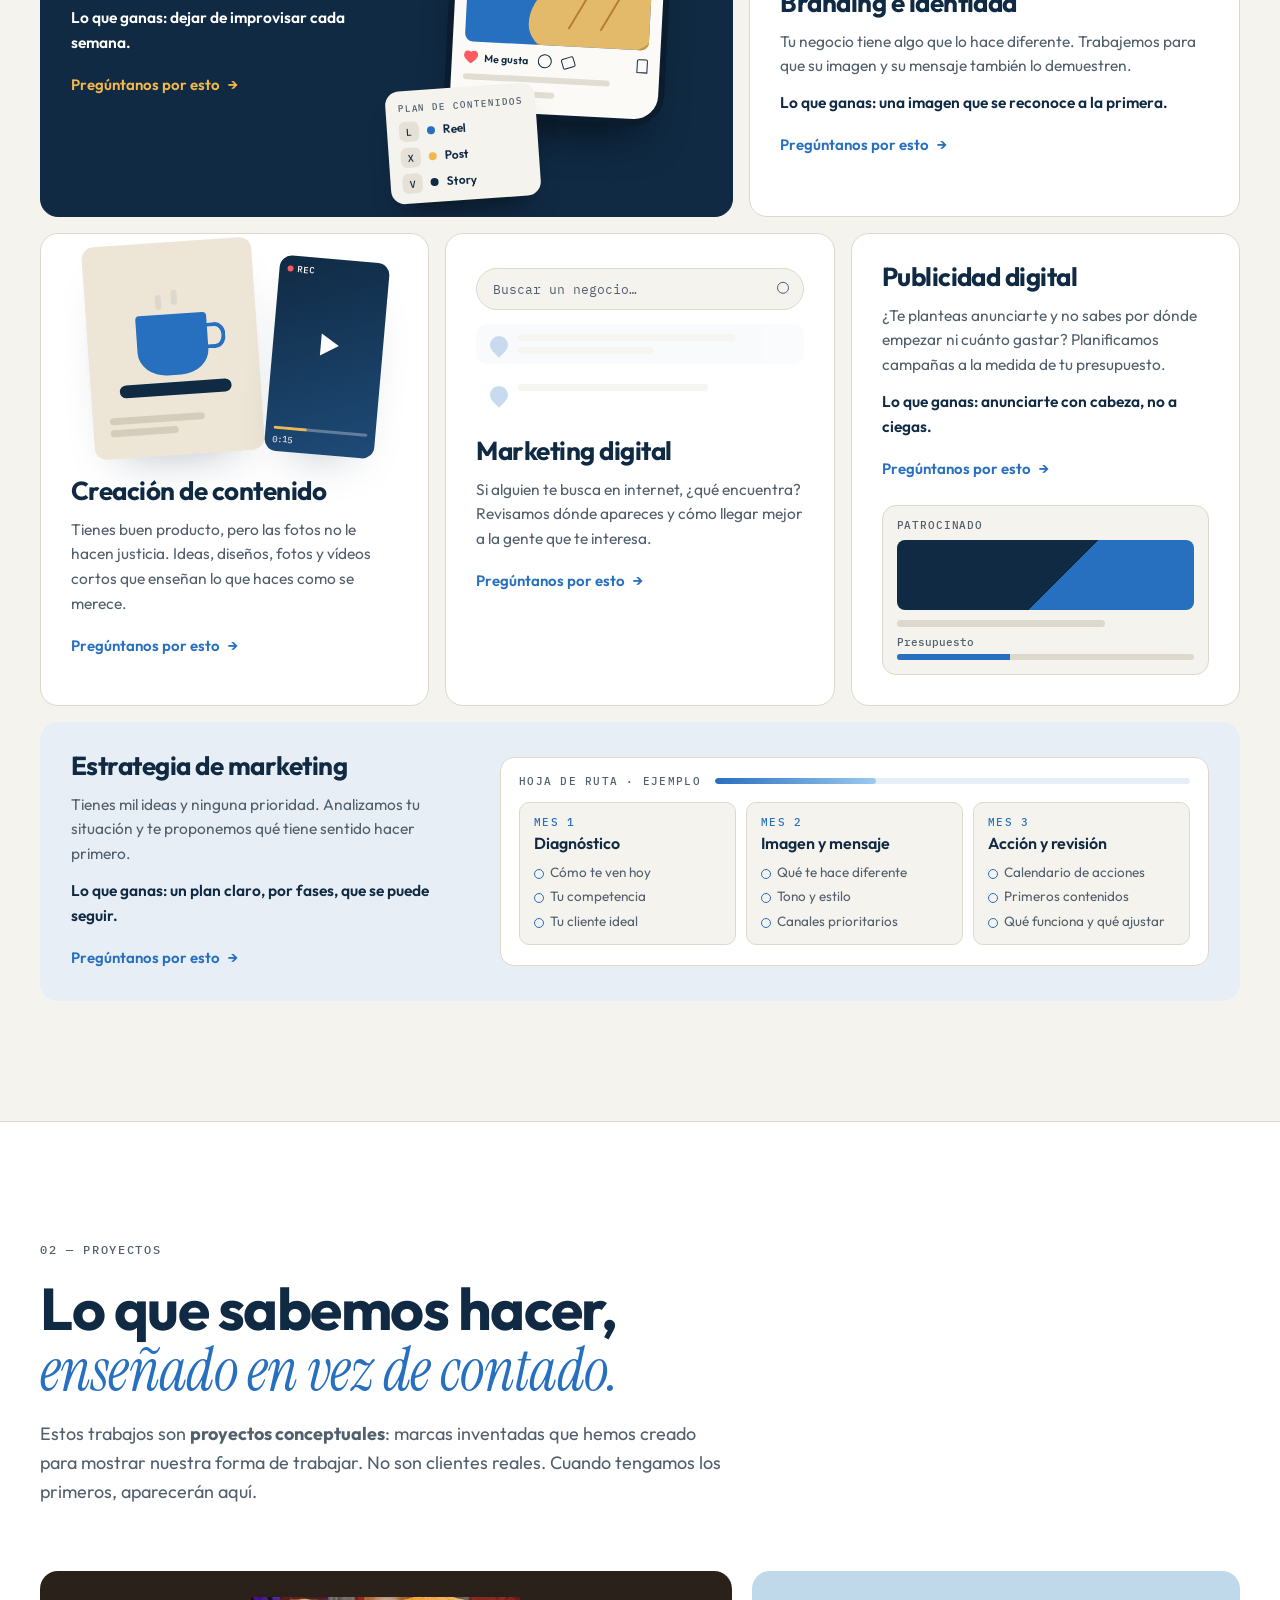
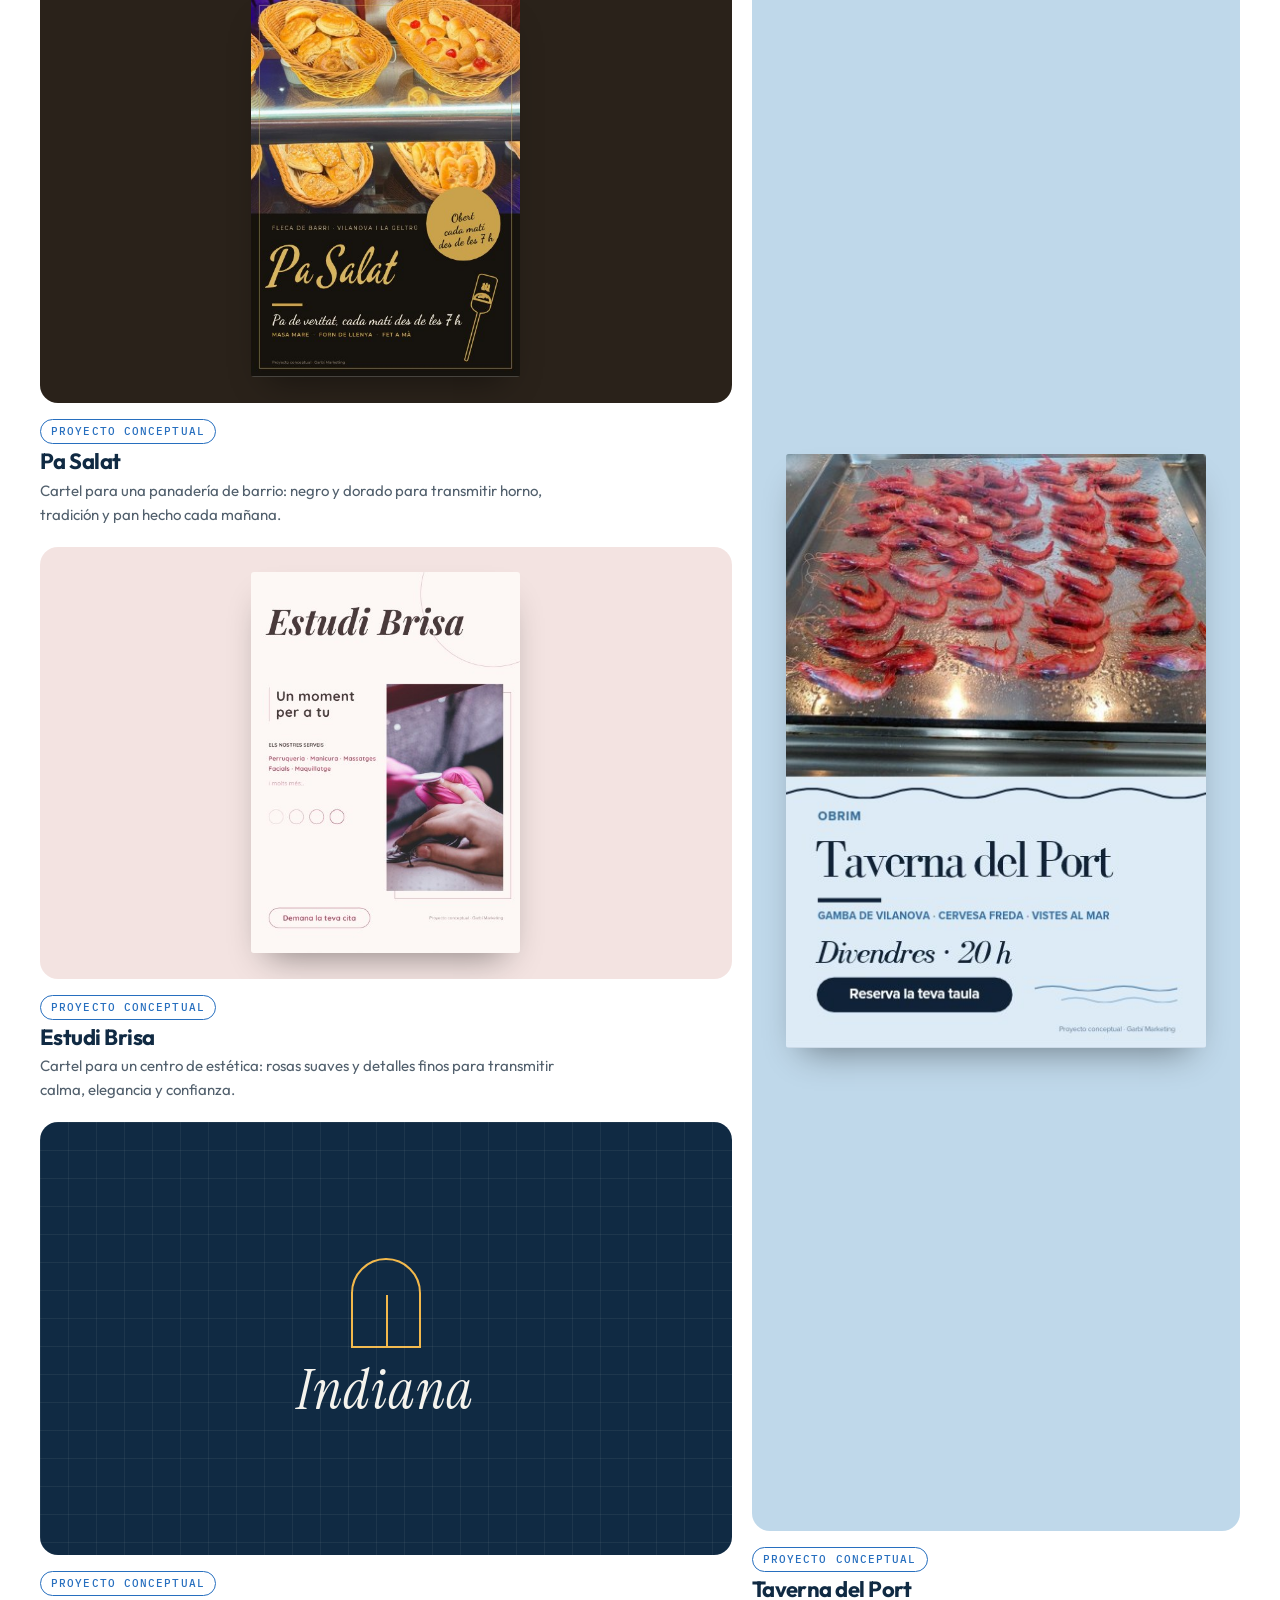
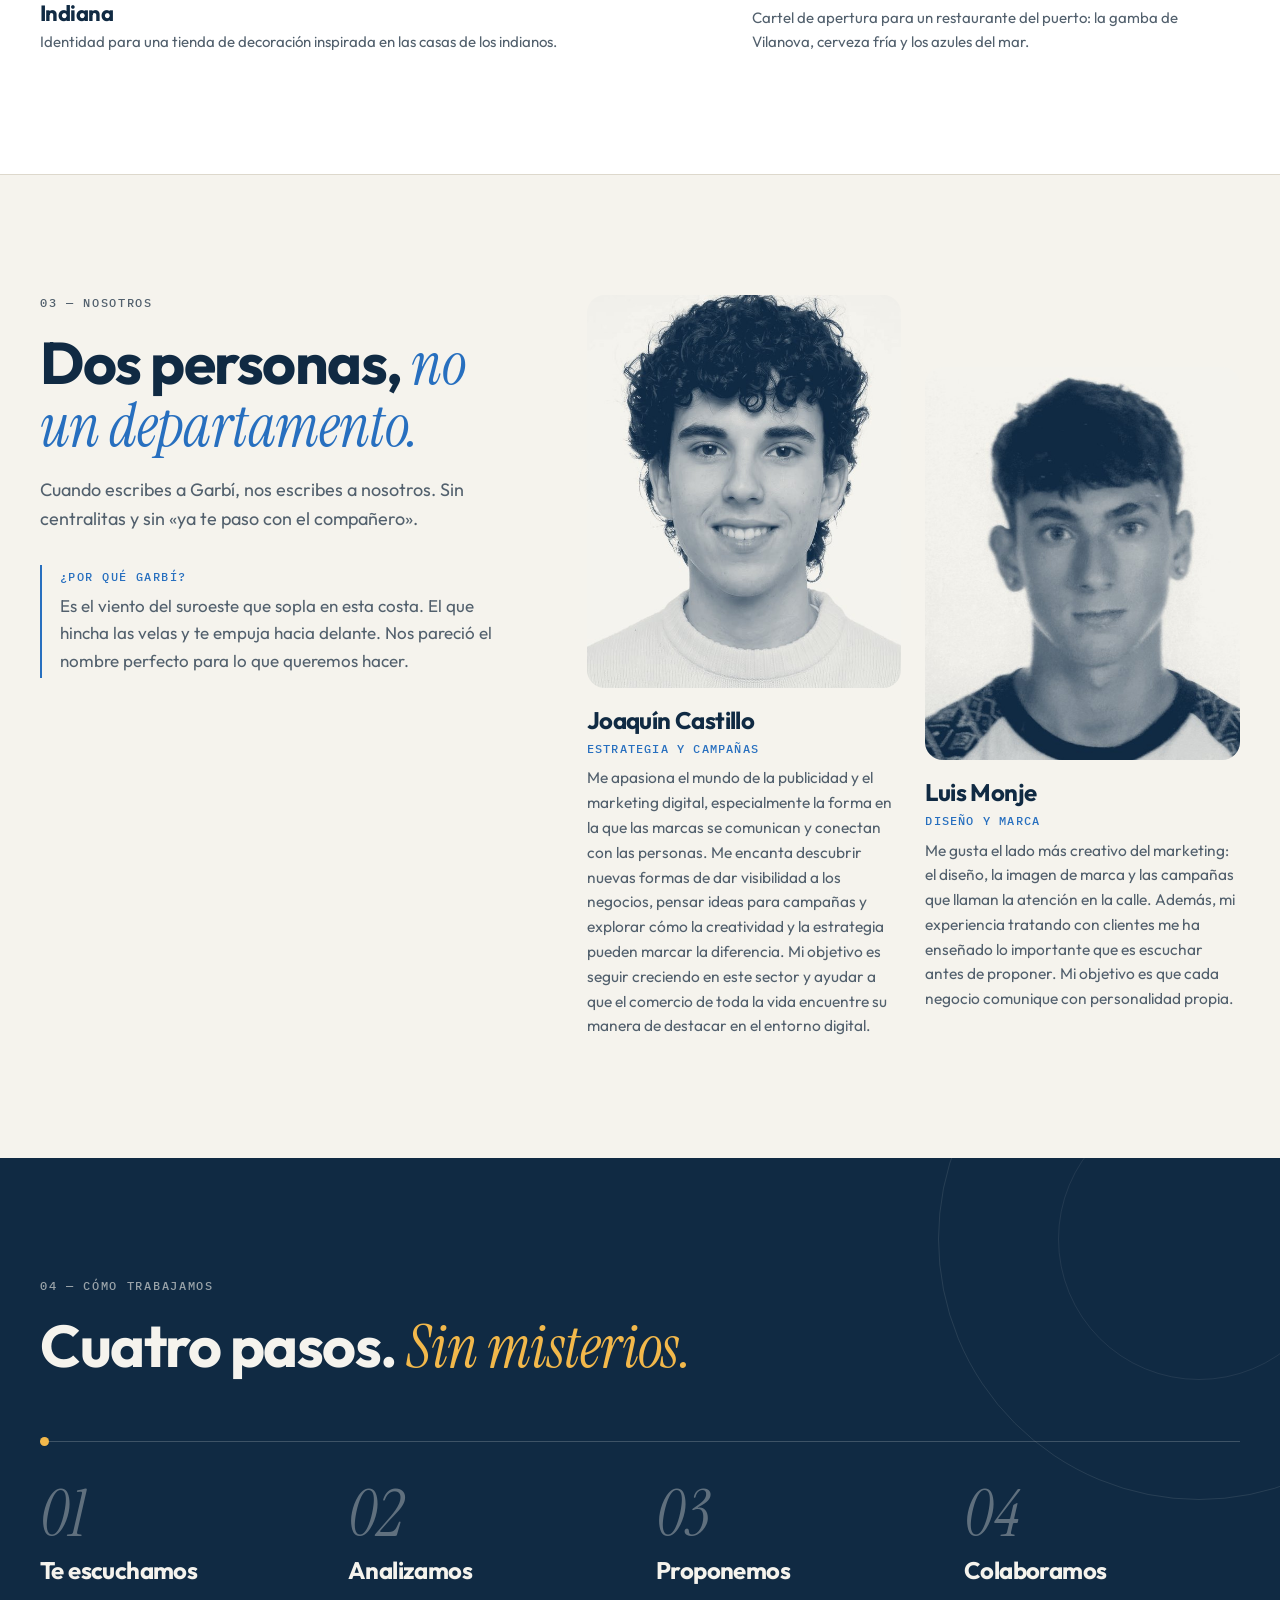
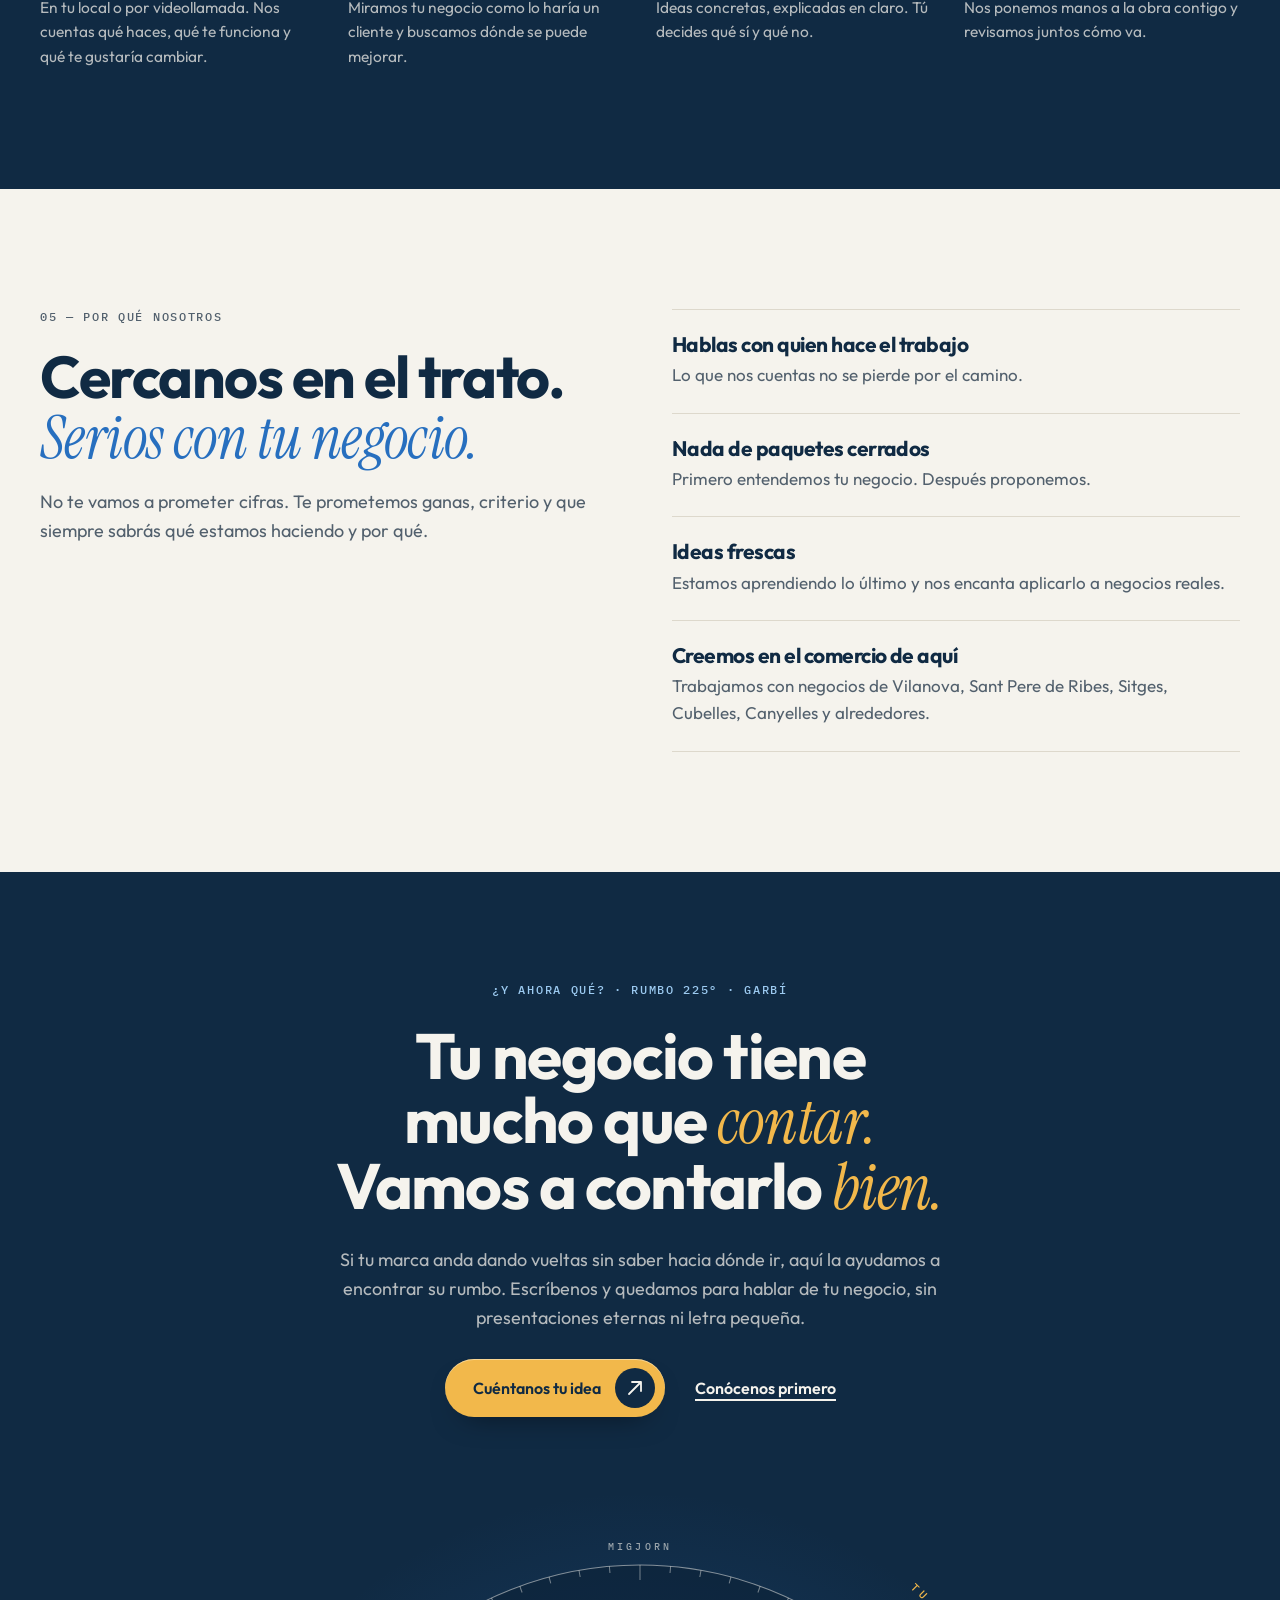
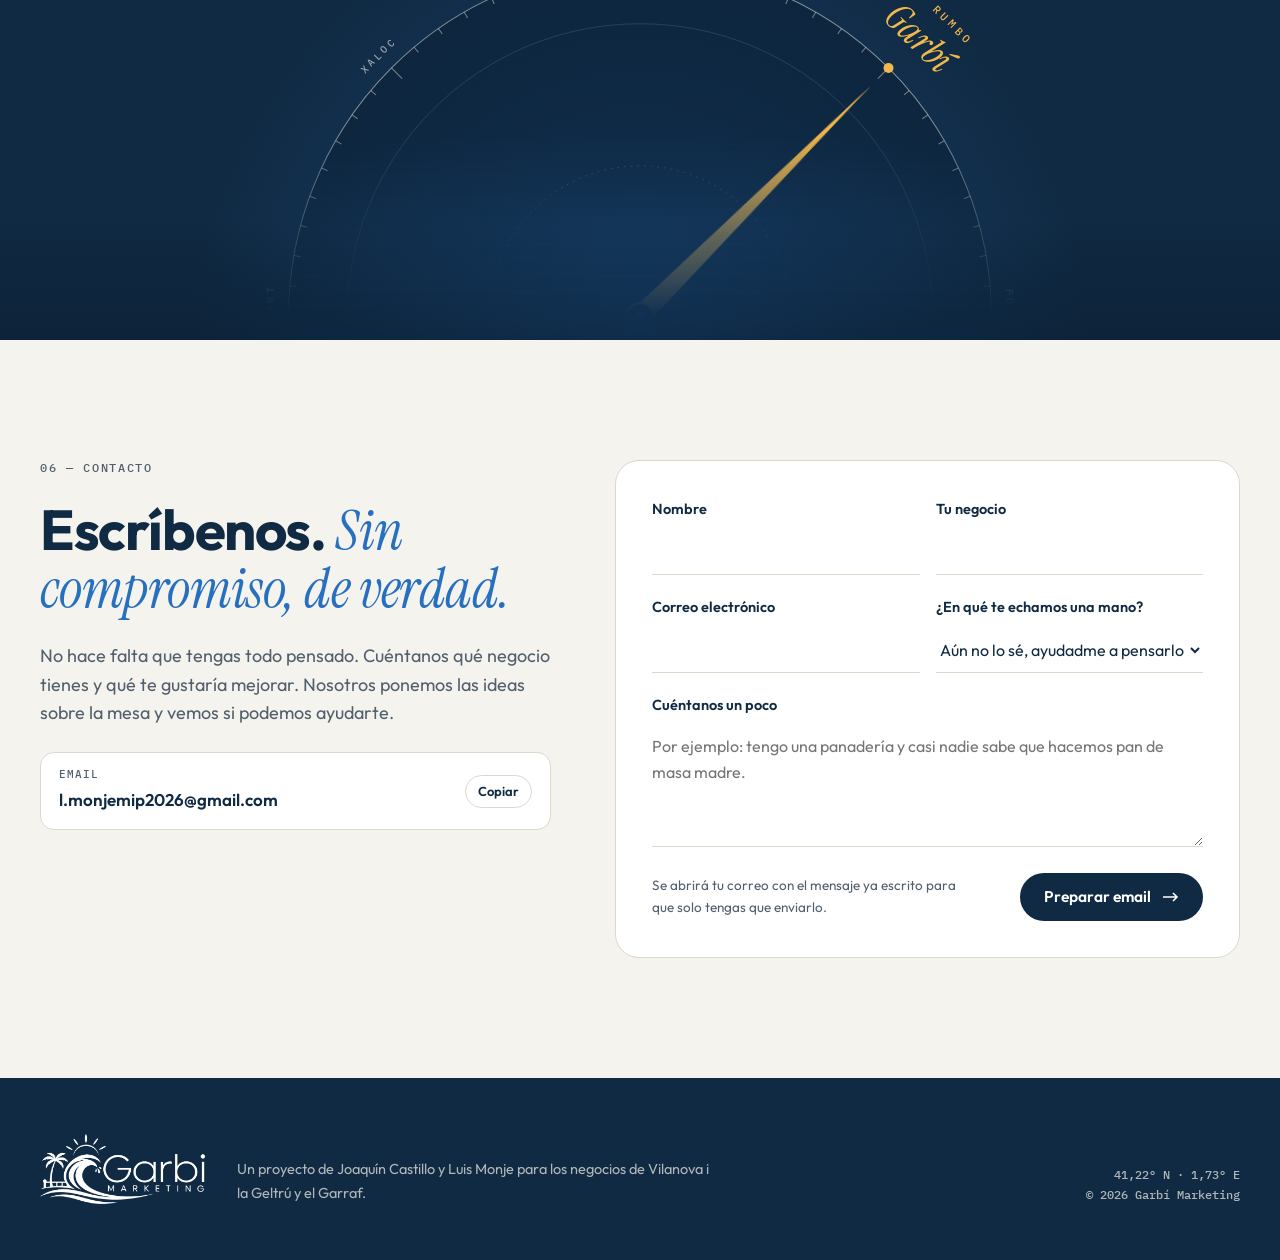
==== commit e1946f66: "Web v3: nuevo diseño editorial y carteles conceptuales en Proyectos" ====
--- a/index.html
+++ b/index.html
@@ -4,38 +4,26 @@
 <meta charset="utf-8">
 <meta name="viewport" content="width=device-width, initial-scale=1, viewport-fit=cover">
 <title>Garbí | Marketing para pymes en Vilanova i la Geltrú y el Garraf</title>
-<meta name="description" content="Marketing y publicidad para pymes, comercios y autónomos de Vilanova i la Geltrú y el Garraf: gestión de redes sociales, contenido, branding y estrategia con trato cercano.">
-<meta name="theme-color" content="#2F3CF5">
+<meta name="description" content="Garbí Marketing: estrategia, diseño y marketing para negocios de Vilanova i la Geltrú y el Garraf. Joaquín Castillo y Luis Monje, trato directo de persona a persona.">
+<meta name="theme-color" content="#102A43">
 <link rel="canonical" href="https://garbimarketing.github.io/">
 <link rel="icon" href="favicon.png" type="image/png">
 <link rel="apple-touch-icon" href="apple-touch-icon.png">
-
-<!-- Redes sociales (Open Graph / Twitter) -->
 <meta property="og:type" content="website">
 <meta property="og:locale" content="es_ES">
-<meta property="og:site_name" content="Garbí">
-<meta property="og:title" content="Garbí | Marketing para negocios locales de Vilanova i la Geltrú">
-<meta property="og:description" content="Dos estudiantes de marketing que ayudan a pymes y comercios del Garraf a comunicar mejor y llegar a más clientes.">
+<meta property="og:site_name" content="Garbí Marketing">
+<meta property="og:title" content="Garbí Marketing · Vilanova i la Geltrú">
+<meta property="og:description" content="Estrategia, diseño y marketing para negocios que quieren crecer.">
 <meta property="og:url" content="https://garbimarketing.github.io/">
 <meta property="og:image" content="https://garbimarketing.github.io/og-image.png">
 <meta name="twitter:card" content="summary_large_image">
-
 <script type="application/ld+json">
-{
-  "@context": "https://schema.org",
-  "@type": "ProfessionalService",
-  "name": "Garbí",
-  "description": "Servicios de marketing y publicidad para pymes, comercios y autónomos de Vilanova i la Geltrú y el Garraf.",
-  "url": "https://garbimarketing.github.io/",
-  "areaServed": ["Vilanova i la Geltrú", "Garraf"],
-  "founder": [{"@type": "Person", "name": "Joaquín Castillo"}, {"@type": "Person", "name": "Luis Monje"}]
-}
+{"@context":"https://schema.org","@type":"ProfessionalService","name":"Garbí Marketing","description":"Estrategia, diseño y marketing para pymes, comercios y autónomos de Vilanova i la Geltrú y el Garraf.","url":"https://garbimarketing.github.io/","areaServed":["Vilanova i la Geltrú","Garraf"],"founder":[{"@type":"Person","name":"Joaquín Castillo"},{"@type":"Person","name":"Luis Monje"}]}
 </script>
-
 <link rel="preconnect" href="https://fonts.googleapis.com">
 <link rel="preconnect" href="https://fonts.gstatic.com" crossorigin>
-<link rel="stylesheet" href="https://fonts.googleapis.com/css2?family=Outfit:wght@500;600;700;800&family=Figtree:wght@400;500;600;700&family=IBM+Plex+Mono:wght@500&display=swap">
-<link rel="stylesheet" href="styles.css?v=8">
+<link rel="stylesheet" href="https://fonts.googleapis.com/css2?family=Outfit:wght@400;500;600;700;800&family=Instrument+Serif:ital@0;1&family=IBM+Plex+Mono:wght@400;500&display=swap">
+<link rel="stylesheet" href="styles.css?v=31">
 </head>
 <body>
 <a class="skip" href="#contenido">Saltar al contenido</a>
@@ -45,256 +33,350 @@
     <a href="#inicio" class="brand" aria-label="Garbí Marketing, ir al inicio"><img class="brand-logo on-light" src="logo.png" alt="Garbí Marketing" width="600" height="255"><img class="brand-logo on-dark" src="logo-white.png" alt="" width="600" height="255"></a>
     <nav aria-label="Principal">
       <ul class="menu" id="menu">
-        <li><a href="#inicio">Inicio</a></li>
-        <li><a href="#nosotros">Quiénes somos</a></li>
         <li><a href="#servicios">Servicios</a></li>
+        <li><a href="#proyectos">Proyectos</a></li>
+        <li><a href="#nosotros">Nosotros</a></li>
         <li><a href="#proceso">Cómo trabajamos</a></li>
-        <li><a href="#contacto">Contacto</a></li>
-        <li class="menu-cta"><a class="btn" href="#contacto">Hablemos de tu negocio</a></li>
+        <li class="menu-cta"><a class="btn" href="#contacto">Hablemos</a></li>
       </ul>
     </nav>
-    <a class="btn cta-top" href="#contacto">Hablemos de tu negocio</a>
-    <button class="burger" id="burger" type="button" aria-label="Abrir menú" aria-expanded="false" aria-controls="menu">
-      <svg width="20" height="20" viewBox="0 0 24 24" fill="none" stroke="currentColor" stroke-width="2.2" stroke-linecap="round"><path d="M4 7h16M4 12h16M4 17h16"/></svg>
-    </button>
+    <a class="btn cta-top" href="#contacto">Hablemos</a>
+    <button class="burger" id="burger" type="button" aria-label="Abrir menú" aria-expanded="false" aria-controls="menu"><span></span><span></span></button>
   </div>
 </header>
 
 <main id="contenido">
 
-<!-- ========== B. HERO ========== -->
+<!-- ============ PORTADA ============ -->
 <section class="hero" id="inicio">
+  <svg class="gusts" viewBox="0 0 1440 800" preserveAspectRatio="none" aria-hidden="true" focusable="false">
+    <path class="gust" d="M-40 250C240 210 420 300 700 260S1180 180 1480 230"/>
+    <path class="gust g2" d="M-40 470C260 440 480 520 760 480S1200 410 1480 450"/>
+    <path class="gust g3" d="M-40 640C300 610 520 680 820 650S1240 590 1480 620"/>
+  </svg>
   <div class="wrap hero-grid">
-    <div>
-      <p class="eyebrow">Marketing para pymes · Vilanova i la Geltrú, frente al mar</p>
-      <h1>Ayudamos a los negocios locales a crecer con <span class="rot"><span id="rot">marketing</span></span> y creatividad.</h1>
-      <p class="lead">Somos Joaquín y Luis, dos estudiantes de marketing que ayudan a pymes, comercios y autónomos de Vilanova i la Geltrú y alrededores a mejorar su comunicación, su presencia digital y sus oportunidades de captar clientes.</p>
+    <div class="hero-copy">
+      <p class="kicker"><span class="k-dot"></span>Estudio de marketing · Vilanova i la Geltrú</p>
+      <h1>Las buenas ideas no pasan <span class="hl">desapercibidas.<svg class="hl-line" viewBox="0 0 300 14" preserveAspectRatio="none" aria-hidden="true" focusable="false"><path d="M3 9C60 4 130 3 200 5S280 9 297 6"/></svg></span> <span class="h1-b">Hacemos que tu marca <em>tampoco.</em></span></h1>
+      <p class="lead">Estrategia, diseño y marketing para negocios que quieren crecer. Somos Joaquín y Luis, y trabajamos contigo de tú a tú.</p>
       <div class="actions">
-        <a class="btn" href="#servicios">Descubre nuestros servicios</a>
-        <a class="btn ghost" href="#contacto">Hablemos de tu proyecto</a>
+        <a class="hbtn" href="#contacto"><span>Cuéntanos tu idea</span><i aria-hidden="true"></i></a>
+        <a class="hlink" href="#proyectos">Ver proyectos</a>
       </div>
     </div>
 
-    <aside class="brief" aria-label="Así empieza un proyecto con nosotros">
-      <div class="brief-head"><span>Brief de proyecto</span><b>Nº 001</b></div>
-      <dl>
-        <div class="row"><dt>Negocio</dt><dd>El tuyo</dd></div>
-        <div class="row"><dt>Zona</dt><dd>Vilanova i la Geltrú y alrededores</dd></div>
-        <div class="row"><dt>Reto</dt><dd>Que más gente te conozca y te elija</dd></div>
-        <div class="row"><dt>Equipo</dt><dd>Joaquín y Luis, contigo</dd></div>
-      </dl>
-      <p class="brief-foot"><span class="tick" aria-hidden="true"><svg width="12" height="12" viewBox="0 0 24 24" fill="none" stroke="currentColor" stroke-width="3.2" stroke-linecap="round" stroke-linejoin="round"><path d="m5 12 5 5 9-10"/></svg></span>Lo rellenamos juntos en la primera reunión.</p>
-      <div class="stamp" aria-hidden="true">Primera reunión<br>sin compromiso</div>
-    </aside>
-  </div>
-  <div class="sun-disc" aria-hidden="true"></div>
-  <svg class="scene" viewBox="0 0 1200 190" preserveAspectRatio="xMidYMax slice" aria-hidden="true" focusable="false">
-    <!-- casas encaladas -->
-    <g>
-      <rect class="wall" x="40" y="96" width="120" height="64"/><rect class="door" x="88" y="124" width="22" height="36" rx="11"/><rect class="win" x="56" y="110" width="16" height="16" rx="8"/><rect class="win" x="128" y="110" width="16" height="16" rx="8"/>
-      <rect class="wall" x="160" y="70" width="90" height="90"/><rect class="win" x="178" y="86" width="18" height="24" rx="9"/><rect class="win" x="214" y="86" width="18" height="24" rx="9"/><rect class="door" x="194" y="126" width="22" height="34" rx="11"/>
-      <rect class="wall" x="250" y="40" width="44" height="120"/><rect class="roof" x="250" y="32" width="44" height="10"/><rect class="bell" x="262" y="52" width="20" height="26" rx="10"/><path class="wall" d="M250 40l22-22 22 22z"/>
-      <rect class="wall" x="294" y="88" width="140" height="72"/><rect class="win" x="312" y="102" width="16" height="22" rx="8"/><rect class="win" x="346" y="102" width="16" height="22" rx="8"/><rect class="win" x="380" y="102" width="16" height="22" rx="8"/><rect class="door" x="404" y="128" width="20" height="32" rx="10"/>
-      <rect class="wall" x="434" y="104" width="100" height="56"/><rect class="door" x="470" y="126" width="24" height="34" rx="12"/>
-      <!-- casa indiana con columnas -->
-      <rect class="wall" x="560" y="66" width="170" height="94"/><rect class="roof" x="552" y="58" width="186" height="10"/>
-      <rect class="win" x="578" y="80" width="20" height="30" rx="10"/><rect class="win" x="612" y="80" width="20" height="30" rx="10"/><rect class="win" x="658" y="80" width="20" height="30" rx="10"/><rect class="win" x="692" y="80" width="20" height="30" rx="10"/>
-      <rect class="door" x="633" y="118" width="24" height="42" rx="12"/>
-      <rect class="wall" x="572" y="118" width="6" height="42"/><rect class="wall" x="602" y="118" width="6" height="42"/><rect class="wall" x="682" y="118" width="6" height="42"/><rect class="wall" x="712" y="118" width="6" height="42"/>
-      <rect class="wall" x="760" y="94" width="110" height="66"/><rect class="win" x="778" y="108" width="16" height="16" rx="8"/><rect class="door" x="820" y="124" width="22" height="36" rx="11"/>
-      <rect class="wall" x="870" y="80" width="80" height="80"/><rect class="win" x="890" y="96" width="16" height="22" rx="8"/><rect class="win" x="918" y="96" width="16" height="22" rx="8"/>
-      <!-- faro -->
-      <rect class="wall" x="1050" y="56" width="22" height="104"/><rect class="roof" x="1050" y="88" width="22" height="10"/><rect class="roof" x="1050" y="120" width="22" height="10"/><rect class="bell" x="1052" y="40" width="18" height="16" rx="3"/><path class="roof" d="M1048 40h26l-13-12z"/>
-    </g>
-    <!-- palmeras -->
-    <path class="palm" d="M745 160c2-30-2-56-10-80"/><path class="frond" d="M735 80c-18-6-34 0-44 10 14-4 28-4 44-6zM735 80c14-14 32-16 46-10-16 0-30 4-46 10zM735 80c-6-14-4-26 4-34-2 12 0 22-4 34zM735 80c12-2 26 6 34 18-12-8-22-12-34-14z"/>
-    <path class="palm" d="M995 160c-2-26 4-48 14-66"/><path class="frond" d="M1009 94c-16-4-30 2-38 12 12-4 24-4 38-8zM1009 94c12-12 28-14 40-8-14 0-26 4-40 8zM1009 94c-4-12-2-22 4-30-1 10 0 20-4 30z"/>
-    <!-- arena y mar -->
-    <path class="sand" d="M0 158h1200v12H0z"/>
-    <path class="sea1" d="M0 168c60 0 90-8 150-8s90 8 150 8 90-8 150-8 90 8 150 8 90-8 150-8 90 8 150 8 90-8 150-8 90 8 150 8v22H0z"/>
-    <path class="sea2" d="M0 178c50 0 75-6 125-6s75 6 125 6 75-6 125-6 75 6 125 6 75-6 125-6 75 6 125 6 75-6 125-6 75 6 125 6 75-6 125-6 75 6 125 6v12H0z"/>
-    <path class="foam" d="M200 171c20-4 40-4 60 0M620 171c20-4 40-4 60 0M980 171c20-4 40-4 60 0"/>
-    <!-- barquita con vela latina -->
-    <path class="boat" d="M430 172h56l-8 8h-40z"/><path class="sail" d="M458 172V140l22 30z"/>
-  </svg>
-</section>
-
-<!-- ========== C. QUIÉNES SOMOS ========== -->
-<section class="block" id="nosotros">
-  <div class="wrap">
-    <div class="sec-head">
-      <div><p class="eyebrow">Quiénes somos</p><h2>Dos estudiantes de marketing con ganas de ver crecer tu negocio.</h2></div>
-      <p>No somos una gran agencia y no queremos parecerlo. Lo que te ofrecemos es tiempo, cercanía y la ilusión de quien se implica de verdad en cada proyecto.</p>
-    </div>
-    <div class="about-grid">
-      <div class="about-text">
-        <p>Nos apasionan el marketing y la publicidad, y creemos que un negocio de barrio merece comunicar tan bien como una gran marca.</p>
-        <p>Por eso hemos puesto en marcha este proyecto: para acercar nuestras ideas y lo que estamos aprendiendo a los comercios, restaurantes y profesionales de Vilanova i la Geltrú y del Garraf. Escuchamos antes de proponer, hablamos claro y trabajamos codo con codo contigo.</p>
-        <p>Vilanova siempre ha mirado al mar. Desde aquí salieron los indianos hacia Cuba y volvieron para abrir negocios, levantar casas y dar vida al pueblo. Nos gusta ese espíritu emprendedor.</p>
-        <p>Por eso nos llamamos <strong>Garbí</strong>, como el viento del suroeste que sopla en esta costa: el que hincha las velas y empuja hacia delante. Eso es lo que queremos hacer con tu negocio.</p>
-      </div>
-      <div class="team">
-        <article class="person">
-          <img class="avatar" src="joaquin.jpg" alt="Joaquín Castillo" width="400" height="400" loading="lazy">
-          <h3>Joaquín Castillo</h3>
-          <p class="role">Cofundador · Estudiante de marketing</p>
-          <p>Me apasiona el mundo de la publicidad y el marketing digital, especialmente la forma en la que las marcas se comunican y conectan con las personas. Me encanta descubrir nuevas formas de dar visibilidad a los negocios, pensar ideas para campañas y explorar cómo la creatividad y la estrategia pueden marcar la diferencia. Mi objetivo es seguir creciendo en este sector y ayudar a que el comercio de toda la vida encuentre su manera de destacar en el entorno digital.</p>
-          <a class="profile" href="#" data-profile="joaquinLinkedin" hidden>Ver perfil en LinkedIn</a>
-        </article>
-        <article class="person">
-          <img class="avatar" src="luis.jpg" alt="Luis Monje" width="400" height="400" loading="lazy">
-          <h3>Luis Monje</h3>
-          <p class="role">Cofundador · Estudiante de marketing</p>
-          <p>Me gusta el lado más creativo del marketing: el diseño, la imagen de marca y las campañas que llaman la atención en la calle. Además, mi experiencia tratando con clientes me ha enseñado lo importante que es escuchar antes de proponer. Mi objetivo es que cada negocio comunique con personalidad propia.</p>
-          <a class="profile" href="#" data-profile="luisLinkedin" hidden>Ver perfil en LinkedIn</a>
-        </article>
-      </div>
-    </div>
-  </div>
-</section>
-
-<!-- ========== D. SERVICIOS ==========
-     Para añadir, quitar o editar un servicio, copia o borra un bloque <article class="svc">.
-     El atributo data-service es el nombre que se marcará en el formulario. -->
+    <figure class="hero-art" aria-hidden="true">
+      <svg class="rose" viewBox="-12 -12 624 624" role="presentation" focusable="false"><circle class="disc" cx="300" cy="300" r="262"/><circle class="ring1" cx="300" cy="300" r="262"/><g class="ticks"><line x1="300.0" y1="38.0" x2="300.0" y2="52.0"/><line x1="367.8" y1="46.9" x2="366.5" y2="51.8"/><line x1="431.0" y1="73.1" x2="428.5" y2="77.4"/><line x1="485.3" y1="114.7" x2="478.9" y2="121.1"/><line x1="526.9" y1="169.0" x2="522.6" y2="171.5"/><line x1="553.1" y1="232.2" x2="548.2" y2="233.5"/><line x1="562.0" y1="300.0" x2="548.0" y2="300.0"/><line x1="553.1" y1="367.8" x2="548.2" y2="366.5"/><line x1="526.9" y1="431.0" x2="522.6" y2="428.5"/><line x1="485.3" y1="485.3" x2="478.9" y2="478.9"/><line x1="431.0" y1="526.9" x2="428.5" y2="522.6"/><line x1="367.8" y1="553.1" x2="366.5" y2="548.2"/><line x1="300.0" y1="562.0" x2="300.0" y2="548.0"/><line x1="232.2" y1="553.1" x2="233.5" y2="548.2"/><line x1="169.0" y1="526.9" x2="171.5" y2="522.6"/><line x1="114.7" y1="485.3" x2="121.1" y2="478.9"/><line x1="73.1" y1="431.0" x2="77.4" y2="428.5"/><line x1="46.9" y1="367.8" x2="51.8" y2="366.5"/><line x1="38.0" y1="300.0" x2="52.0" y2="300.0"/><line x1="46.9" y1="232.2" x2="51.8" y2="233.5"/><line x1="73.1" y1="169.0" x2="77.4" y2="171.5"/><line x1="114.7" y1="114.7" x2="121.1" y2="121.1"/><line x1="169.0" y1="73.1" x2="171.5" y2="77.4"/><line x1="232.2" y1="46.9" x2="233.5" y2="51.8"/></g><circle class="ring2" cx="300" cy="300" r="214"/><g><text class="wn" x="300" y="68" text-anchor="middle" transform="rotate(0 300 300)">Tramuntana</text><text class="wn" x="300" y="68" text-anchor="middle" transform="rotate(45 300 300)">Gregal</text><text class="wn" x="300" y="68" text-anchor="middle" transform="rotate(90 300 300)">Llevant</text><text class="wn" x="300" y="544" text-anchor="middle" transform="rotate(-45 300 300)">Xaloc</text><text class="wn" x="300" y="544" text-anchor="middle" transform="rotate(0 300 300)">Migjorn</text><text class="wn g" x="300" y="550" text-anchor="middle" transform="rotate(45 300 300)">Garbí</text><text class="wn" x="300" y="68" text-anchor="middle" transform="rotate(270 300 300)">Ponent</text><text class="wn" x="300" y="68" text-anchor="middle" transform="rotate(315 300 300)">Mestral</text></g><circle class="ring3" cx="300" cy="300" r="150"/><g class="star"><path class="ic" d="M300.0 286.0L387.7 212.3L314.0 300.0"/><path class="ic" d="M314.0 300.0L387.7 387.7L300.0 314.0"/><path class="ic" d="M286.0 300.0L212.3 212.3L300.0 286.0"/><path class="a ca" d="M300 300L283.0 283.0L300.0 104.0Z"/><path class="b ca" d="M300 300L300.0 104.0L317.0 283.0Z"/><path class="a ca" d="M300 300L317.0 283.0L496.0 300.0Z"/><path class="b ca" d="M300 300L496.0 300.0L317.0 317.0Z"/><path class="a ca" d="M300 300L317.0 317.0L300.0 496.0Z"/><path class="b ca" d="M300 300L300.0 496.0L283.0 317.0Z"/><path class="a ca" d="M300 300L283.0 317.0L104.0 300.0Z"/><path class="b ca" d="M300 300L104.0 300.0L283.0 283.0Z"/><path class="a gb" d="M300 300L300.0 330.0L154.3 445.7Z"/><path class="b gb" d="M300 300L154.3 445.7L270.0 300.0Z"/></g><circle class="hub-o" cx="300" cy="300" r="40"/><circle class="hub-i" cx="300" cy="300" r="31"/><g class="needle"><path class="n-head" d="M300 150L307 300L293 300Z"/><path class="n-tail" d="M300 392L307 300L293 300Z"/><circle class="n-hub" cx="300" cy="300" r="7"/></g><path class="north" d="M300 16.0L306 28.0L294 28.0Z"/></svg>
+      <figcaption class="rose-cap">
+        <span class="rc-k">SO · 225° · Garbí</span>
+        <span class="rc-t">No seguimos caminos. <em>Ayudamos a las marcas a encontrar el suyo.</em></span>
+      </figcaption>
+    </figure>
+  </div>
+  <div class="wrap hero-foot">
+    <span>Comercios</span><span>Restaurantes</span><span>Estética</span><span>Gimnasios</span><span>Autónomos</span><span>Servicios</span>
+    <span class="coords">41°13′ N · 1°44′ E</span>
+  </div>
+</section>
+
+<!-- ============ SERVICIOS ============ -->
 <section class="block" id="servicios">
   <div class="wrap">
-    <div class="sec-head">
-      <div><p class="eyebrow">Servicios</p><h2>Servicios de marketing y publicidad para negocios locales.</h2></div>
-      <p>Estas son las áreas en las que podemos ayudarte. Puedes empezar por una sola o combinar varias según lo que necesite tu negocio y tu presupuesto.</p>
-    </div>
-    <div class="services">
-      <article class="svc">
-        <div class="ic" aria-hidden="true"><svg width="24" height="24" viewBox="0 0 24 24" fill="none" stroke="currentColor" stroke-width="2" stroke-linecap="round" stroke-linejoin="round"><rect x="3" y="3" width="18" height="18" rx="5"/><circle cx="12" cy="12" r="4"/><path d="M17.5 6.5h.01"/></svg></div>
-        <h3>Gestión de redes sociales</h3>
-        <p>Planificamos tus contenidos, creamos las publicaciones y cuidamos tu presencia en las redes donde está tu público.</p>
-        <a class="svc-cta" href="#contacto" data-service="Gestión de redes sociales">Consultar este servicio</a>
-      </article>
-      <article class="svc">
-        <div class="ic" aria-hidden="true"><svg width="24" height="24" viewBox="0 0 24 24" fill="none" stroke="currentColor" stroke-width="2" stroke-linecap="round" stroke-linejoin="round"><path d="M4 7a2 2 0 0 1 2-2h2l1.5-2h5L16 5h2a2 2 0 0 1 2 2v11a2 2 0 0 1-2 2H6a2 2 0 0 1-2-2Z"/><circle cx="12" cy="12.5" r="3.5"/></svg></div>
-        <h3>Creación de contenido</h3>
-        <p>Ideas creativas, diseños, fotografías y vídeos cortos para enseñar mejor tus productos o servicios.</p>
-        <a class="svc-cta" href="#contacto" data-service="Creación de contenido">Consultar este servicio</a>
-      </article>
-      <article class="svc">
-        <div class="ic" aria-hidden="true"><svg width="24" height="24" viewBox="0 0 24 24" fill="none" stroke="currentColor" stroke-width="2" stroke-linecap="round" stroke-linejoin="round"><circle cx="11" cy="11" r="7"/><path d="m20 20-3.5-3.5M8 11h6M11 8v6"/></svg></div>
-        <h3>Marketing digital</h3>
-        <p>Propuestas para que tu negocio gane visibilidad en internet y llegue al público que de verdad te interesa.</p>
-        <a class="svc-cta" href="#contacto" data-service="Marketing digital">Consultar este servicio</a>
-      </article>
-      <article class="svc">
-        <div class="ic" aria-hidden="true"><svg width="24" height="24" viewBox="0 0 24 24" fill="none" stroke="currentColor" stroke-width="2" stroke-linecap="round" stroke-linejoin="round"><path d="M12 3a9 9 0 1 0 9 9c0-1.7-1.3-2-2.5-2H16a2 2 0 0 1-2-2V6.5C14 4.3 13.5 3 12 3Z"/><circle cx="7.5" cy="11" r="1"/><circle cx="10.5" cy="7" r="1"/><circle cx="8" cy="15.5" r="1"/></svg></div>
-        <h3>Branding e identidad de marca</h3>
-        <p>Te ayudamos a definir la imagen, el mensaje y la personalidad de tu negocio para que sea fácil de reconocer.</p>
-        <a class="svc-cta" href="#contacto" data-service="Branding e identidad de marca">Consultar este servicio</a>
-      </article>
-      <article class="svc">
-        <div class="ic" aria-hidden="true"><svg width="24" height="24" viewBox="0 0 24 24" fill="none" stroke="currentColor" stroke-width="2" stroke-linecap="round" stroke-linejoin="round"><path d="M3 11v2a1 1 0 0 0 1 1h2l5 4V6L6 10H4a1 1 0 0 0-1 1Z"/><path d="M15.5 8.5a5 5 0 0 1 0 7M18.5 5.5a9 9 0 0 1 0 13"/></svg></div>
-        <h3>Publicidad digital</h3>
-        <p>Planificamos campañas en plataformas digitales ajustadas a tus objetivos y a tu presupuesto.</p>
-        <a class="svc-cta" href="#contacto" data-service="Publicidad digital">Consultar este servicio</a>
-      </article>
-      <article class="svc">
-        <div class="ic" aria-hidden="true"><svg width="24" height="24" viewBox="0 0 24 24" fill="none" stroke="currentColor" stroke-width="2" stroke-linecap="round" stroke-linejoin="round"><path d="M4 19h16M6 16l4-5 3 3 5-7"/></svg></div>
-        <h3>Estrategia de marketing</h3>
-        <p>Analizamos tus necesidades, identificamos a tu público y te proponemos acciones claras para comunicar mejor y captar clientes.</p>
-        <a class="svc-cta" href="#contacto" data-service="Estrategia de marketing">Consultar este servicio</a>
-      </article>
-    </div>
-  </div>
-</section>
-
-<!-- ========== E. POR QUÉ NOSOTROS ========== -->
-<section class="block why-block" id="por-que">
+    <header class="sec-head">
+      <p class="kicker">01 — Servicios</p>
+      <h2>Lo que hacemos, <em>contado desde tu lado del mostrador.</em></h2>
+      <p class="sec-intro">Puedes pedirnos una cosa concreta o que te ayudemos con varias. Primero entendemos qué necesitas y luego proponemos.</p>
+    </header>
+
+    <div class="bento">
+      <!-- Redes: grande, con mockup de móvil -->
+      <article class="tile t-redes">
+        <div class="tile-copy">
+          <h3>Redes sociales</h3>
+          <p>¿Publicas cuando tienes un rato y luego se te olvida? Organizamos tus redes, creamos contenido con sentido y mantenemos una imagen coherente.</p>
+          <p class="gain">Lo que ganas: dejar de improvisar cada semana.</p>
+          <a class="svc-cta" href="#contacto" data-service="Gestión de redes sociales">Pregúntanos por esto</a>
+        </div>
+        <div class="mock social" aria-hidden="true">
+          <div class="phone">
+            <div class="ig-head"><span class="av"><i></i></span><span class="ig-name">fleca.pasalat<small>Vilanova i la Geltrú</small></span><span class="dots">···</span></div>
+            <div class="ig-stories"><span><i></i></span><span><i></i></span><span><i></i></span><span><i></i></span></div>
+            <div class="ig-post"><span class="hearts"></span><span class="sticker">Nuevo</span><span class="loaf"></span><span class="post-txt">Pa de<br><em>vidre</em></span></div>
+            <div class="ig-actions"><b class="heart"></b><b class="bubble"></b><b class="send"></b><b class="save"></b></div>
+            <span class="ln w80"></span><span class="ln w50"></span>
+          </div>
+          <div class="cal">
+            <span class="cal-t">Plan de contenidos</span>
+            <ul><li><b>L</b><i class="c-reel"></i>Reel</li><li><b>X</b><i class="c-post"></i>Post</li><li><b>V</b><i class="c-story"></i>Story</li></ul>
+          </div>
+        </div>
+      </article>
+
+      <!-- Branding -->
+      <article class="tile t-brand">
+        <div class="mock ba" aria-hidden="true">
+          <div class="ba-before">
+            <span class="ba-sign">CAFETERÍA</span>
+            <span class="ba-cup plain"></span>
+            <span class="ba-tag">Antes</span>
+          </div>
+          <div class="ba-after">
+            <span class="b-mark"></span>
+            <span class="b-word">Ona</span>
+            <span class="b-sub">Cafetería · Vilanova</span>
+            <span class="ba-cup brand"><i></i></span>
+            <span class="ba-dots"><i></i><i></i><i></i></span>
+            <span class="ba-tag">Después</span>
+          </div>
+          <span class="ba-handle"><b></b></span>
+        </div>
+        <div class="tile-copy">
+          <h3>Branding e identidad</h3>
+          <p>Tu negocio tiene algo que lo hace diferente. Trabajemos para que su imagen y su mensaje también lo demuestren.</p>
+          <p class="gain">Lo que ganas: una imagen que se reconoce a la primera.</p>
+          <a class="svc-cta" href="#contacto" data-service="Branding e identidad de marca">Pregúntanos por esto</a>
+        </div>
+      </article>
+
+      <!-- Contenido -->
+      <article class="tile t-cont">
+        <div class="mock content" aria-hidden="true">
+          <div class="photo"><span class="cup"><i></i></span><span class="saucer"></span><span class="cap"><b class="ln w70"></b><b class="ln w50"></b></span></div>
+          <div class="reel"><span class="rec">REC</span><span class="play"></span><span class="prog"><i></i></span><span class="time">0:15</span></div>
+        </div>
+        <div class="tile-copy">
+          <h3>Creación de contenido</h3>
+          <p>Tienes buen producto, pero las fotos no le hacen justicia. Ideas, diseños, fotos y vídeos cortos que enseñan lo que haces como se merece.</p>
+          <a class="svc-cta" href="#contacto" data-service="Creación de contenido">Pregúntanos por esto</a>
+        </div>
+      </article>
+
+      <!-- Marketing digital -->
+      <article class="tile t-digital">
+        <div class="mock search" aria-hidden="true">
+          <div class="bar"><span class="typed" data-text="panadería en vilanova">Buscar un negocio…</span><span class="caret"></span></div>
+          <div class="res"><b></b><span class="ln w80"></span><span class="ln w50"></span></div>
+          <div class="res dim"><b></b><span class="ln w70"></span></div>
+        </div>
+        <div class="tile-copy">
+          <h3>Marketing digital</h3>
+          <p>Si alguien te busca en internet, ¿qué encuentra? Revisamos dónde apareces y cómo llegar mejor a la gente que te interesa.</p>
+          <a class="svc-cta" href="#contacto" data-service="Marketing digital">Pregúntanos por esto</a>
+        </div>
+      </article>
+
+      <!-- Publicidad -->
+      <article class="tile t-ads">
+        <div class="tile-copy">
+          <h3>Publicidad digital</h3>
+          <p>¿Te planteas anunciarte y no sabes por dónde empezar ni cuánto gastar? Planificamos campañas a la medida de tu presupuesto.</p>
+          <p class="gain">Lo que ganas: anunciarte con cabeza, no a ciegas.</p>
+          <a class="svc-cta" href="#contacto" data-service="Publicidad digital">Pregúntanos por esto</a>
+        </div>
+        <div class="mock adcard" aria-hidden="true">
+          <span class="sp">Patrocinado</span>
+          <span class="img"></span>
+          <span class="ln w70"></span>
+          <div class="budget"><span>Presupuesto</span><i><b></b></i></div>
+        </div>
+      </article>
+
+      <!-- Estrategia -->
+      <article class="tile t-strat">
+        <div class="tile-copy">
+          <h3>Estrategia de marketing</h3>
+          <p>Tienes mil ideas y ninguna prioridad. Analizamos tu situación y te proponemos qué tiene sentido hacer primero.</p>
+          <p class="gain">Lo que ganas: un plan claro, por fases, que se puede seguir.</p>
+          <a class="svc-cta" href="#contacto" data-service="Estrategia de marketing">Pregúntanos por esto</a>
+        </div>
+        <div class="mock plan" aria-hidden="true">
+          <div class="plan-head"><span class="plan-k">Hoja de ruta · ejemplo</span><span class="plan-bar"><i></i></span></div>
+          <ol class="phases">
+            <li><b>Mes 1</b><strong>Diagnóstico</strong><span>Cómo te ven hoy</span><span>Tu competencia</span><span>Tu cliente ideal</span></li>
+            <li><b>Mes 2</b><strong>Imagen y mensaje</strong><span>Qué te hace diferente</span><span>Tono y estilo</span><span>Canales prioritarios</span></li>
+            <li><b>Mes 3</b><strong>Acción y revisión</strong><span>Calendario de acciones</span><span>Primeros contenidos</span><span>Qué funciona y qué ajustar</span></li>
+          </ol>
+        </div>
+      </article>
+    </div>
+  </div>
+</section>
+
+<!-- ============ PROYECTOS ============ -->
+<section class="block projects" id="proyectos">
   <div class="wrap">
-    <div class="sec-head">
-      <div><p class="eyebrow">Por qué trabajar con nosotros</p><h2>Lo que nos hace diferentes.</h2></div>
-      <p>No te vamos a prometer cifras. Te prometemos dedicación, ideas y una forma de trabajar en la que siempre sabes qué estamos haciendo.</p>
-    </div>
+    <header class="sec-head">
+      <p class="kicker">02 — Proyectos</p>
+      <h2>Lo que sabemos hacer, <em>enseñado en vez de contado.</em></h2>
+      <p class="sec-intro">Estos trabajos son <strong>proyectos conceptuales</strong>: marcas inventadas que hemos creado para mostrar nuestra forma de trabajar. No son clientes reales. Cuando tengamos los primeros, aparecerán aquí.</p>
+    </header>
+
+    <div class="works">
+      <article class="work w-xl">
+        <div class="art a-poster" style="--pbg:#2A221A">
+          <img src="cartel-pa-salat.jpg" width="424" height="600" loading="lazy" alt="Cartel de Pa Salat, panadería de barrio: fondo negro y dorado, cestas de pan recién hecho, sello «Obert cada matí des de les 7 h» y una pala de horno dibujada en dorado.">
+        </div>
+        <div class="work-meta"><span class="badge">Proyecto conceptual</span><h3>Pa Salat</h3><p>Cartel para una panadería de barrio: negro y dorado para transmitir horno, tradición y pan hecho cada mañana.</p></div>
+      </article>
+
+      <article class="work w-tall">
+        <div class="art a-poster" style="--pbg:#BFD8EA">
+          <img src="cartel-taverna-del-port.jpg" width="424" height="600" loading="lazy" alt="Cartel de apertura de Taverna del Port: gambas rojas a la plancha, fondo azul claro con olas en azul oscuro y el texto «Obrim divendres a les 20 h».">
+        </div>
+        <div class="work-meta"><span class="badge">Proyecto conceptual</span><h3>Taverna del Port</h3><p>Cartel de apertura para un restaurante del puerto: la gamba de Vilanova, cerveza fría y los azules del mar.</p></div>
+      </article>
+
+      <article class="work w-md">
+        <div class="art a-poster" style="--pbg:#F3E3E1">
+          <img src="cartel-estudi-brisa.jpg" width="424" height="600" loading="lazy" alt="Cartel de Estudi Brisa, centro de estética: fondo rosa casi blanco, una manicurista trabajando, servicios de perruqueria, manicura, massatges, facials y maquillatge, y detalles finos en rosa.">
+        </div>
+        <div class="work-meta"><span class="badge">Proyecto conceptual</span><h3>Estudi Brisa</h3><p>Cartel para un centro de estética: rosas suaves y detalles finos para transmitir calma, elegancia y confianza.</p></div>
+      </article>
+
+      <article class="work w-md">
+        <div class="art a-id" aria-hidden="true">
+          <span class="id-mark"></span>
+          <span class="id-word">Indiana</span>
+          <span class="id-grid"></span>
+        </div>
+        <div class="work-meta"><span class="badge">Proyecto conceptual</span><h3>Indiana</h3><p>Identidad para una tienda de decoración inspirada en las casas de los indianos.</p></div>
+      </article>
+    </div>
+  </div>
+</section>
+
+<!-- ============ NOSOTROS ============ -->
+<section class="block about" id="nosotros">
+  <div class="wrap about-grid">
+    <header class="sec-head">
+      <p class="kicker">03 — Nosotros</p>
+      <h2>Dos personas, <em>no un departamento.</em></h2>
+      <p class="sec-intro">Cuando escribes a Garbí, nos escribes a nosotros. Sin centralitas y sin «ya te paso con el compañero».</p>
+      <div class="name-story">
+        <p class="story-label">¿Por qué Garbí?</p>
+        <p>Es el viento del suroeste que sopla en esta costa. El que hincha las velas y te empuja hacia delante. Nos pareció el nombre perfecto para lo que queremos hacer.</p>
+      </div>
+    </header>
+
+    <div class="team">
+      <article class="person">
+        <img src="joaquin.jpg" alt="Joaquín Castillo" width="600" height="750">
+        <div class="person-txt">
+          <h3>Joaquín Castillo</h3>
+          <p class="role">Estrategia y campañas</p>
+          <p>Me apasiona el mundo de la publicidad y el marketing digital, especialmente la forma en la que las marcas se comunican y conectan con las personas. Me encanta descubrir nuevas formas de dar visibilidad a los negocios, pensar ideas para campañas y explorar cómo la creatividad y la estrategia pueden marcar la diferencia. Mi objetivo es seguir creciendo en este sector y ayudar a que el comercio de toda la vida encuentre su manera de destacar en el entorno digital.</p>
+          <a class="profile" href="#" data-profile="joaquinLinkedin" hidden>LinkedIn</a>
+        </div>
+      </article>
+      <article class="person">
+        <img src="luis.jpg" alt="Luis Monje" width="600" height="750">
+        <div class="person-txt">
+          <h3>Luis Monje</h3>
+          <p class="role">Diseño y marca</p>
+          <p>Me gusta el lado más creativo del marketing: el diseño, la imagen de marca y las campañas que llaman la atención en la calle. Además, mi experiencia tratando con clientes me ha enseñado lo importante que es escuchar antes de proponer. Mi objetivo es que cada negocio comunique con personalidad propia.</p>
+          <a class="profile" href="#" data-profile="luisLinkedin" hidden>LinkedIn</a>
+        </div>
+      </article>
+    </div>
+  </div>
+</section>
+
+<!-- ============ CÓMO TRABAJAMOS ============ -->
+<section class="block process" id="proceso">
+  <div class="wrap">
+    <header class="sec-head">
+      <p class="kicker">04 — Cómo trabajamos</p>
+      <h2>Cuatro pasos. <em>Sin misterios.</em></h2>
+    </header>
+    <div class="track" aria-hidden="true"><span class="track-dot"></span></div>
+    <ol class="steps">
+      <li><span class="n">01</span><h3>Te escuchamos</h3><p>En tu local o por videollamada. Nos cuentas qué haces, qué te funciona y qué te gustaría cambiar.</p></li>
+      <li><span class="n">02</span><h3>Analizamos</h3><p>Miramos tu negocio como lo haría un cliente y buscamos dónde se puede mejorar.</p></li>
+      <li><span class="n">03</span><h3>Proponemos</h3><p>Ideas concretas, explicadas en claro. Tú decides qué sí y qué no.</p></li>
+      <li><span class="n">04</span><h3>Colaboramos</h3><p>Nos ponemos manos a la obra contigo y revisamos juntos cómo va.</p></li>
+    </ol>
+  </div>
+</section>
+
+<!-- ============ POR QUÉ + A QUIÉN ============ -->
+<section class="block why-block">
+  <div class="wrap why-grid">
+    <header class="sec-head">
+      <p class="kicker">05 — Por qué nosotros</p>
+      <h2>Cercanos en el trato. <em>Serios con tu negocio.</em></h2>
+      <p class="sec-intro">No te vamos a prometer cifras. Te prometemos ganas, criterio y que siempre sabrás qué estamos haciendo y por qué.</p>
+    </header>
     <ul class="why">
-      <li><h3>Trato directo y personalizado</h3><p>Hablas siempre con nosotros dos, sin intermediarios.</p></li>
-      <li><h3>Ideas creativas y actuales</h3><p>Traemos propuestas frescas, pensadas para cómo se comunica hoy.</p></li>
-      <li><h3>Tu negocio, tus necesidades</h3><p>Nada de paquetes cerrados: partimos de lo que tú necesitas.</p></li>
-      <li><h3>Amor por el comercio de proximidad</h3><p>Creemos en los negocios de barrio y en lo que aportan a Vilanova.</p></li>
-      <li><h3>Flexibilidad</h3><p>Adaptamos cada propuesta a tu ritmo, tu tiempo y tu presupuesto.</p></li>
-      <li><h3>Implicación en cada proyecto</h3><p>Tu proyecto es también nuestra carta de presentación.</p></li>
+      <li><h3>Hablas con quien hace el trabajo</h3><p>Lo que nos cuentas no se pierde por el camino.</p></li>
+      <li><h3>Nada de paquetes cerrados</h3><p>Primero entendemos tu negocio. Después proponemos.</p></li>
+      <li><h3>Ideas frescas</h3><p>Estamos aprendiendo lo último y nos encanta aplicarlo a negocios reales.</p></li>
+      <li><h3>Creemos en el comercio de aquí</h3><p>Trabajamos con negocios de Vilanova, Sant Pere de Ribes, Sitges, Cubelles, Canyelles y alrededores.</p></li>
     </ul>
   </div>
 </section>
 
-<!-- ========== F. CÓMO TRABAJAMOS ========== -->
-<svg class="wave" viewBox="0 0 1200 60" preserveAspectRatio="none" aria-hidden="true" focusable="false"><path d="M0 40c100-30 200-30 300 0s200 30 300 0 200-30 300 0 200 30 300 0v20H0z"/></svg>
-<section class="block band" id="proceso" style="margin-top:-1px">
-  <div class="wrap">
-    <div class="sec-head">
-      <div><p class="eyebrow">Cómo trabajamos</p><h2>Cuatro pasos, de la primera charla al trabajo en equipo.</h2></div>
-      <p>Un proceso sencillo y transparente. Sabrás en todo momento qué hacemos y por qué.</p>
-    </div>
-    <ol class="steps">
-      <li class="step"><span class="n">Paso 1</span><h3>Te escuchamos</h3><p>Conocemos tu negocio, tus necesidades y tus objetivos, en tu local o por videollamada.</p></li>
-      <li class="step"><span class="n">Paso 2</span><h3>Analizamos</h3><p>Estudiamos tu situación actual y detectamos oportunidades de mejora.</p></li>
-      <li class="step"><span class="n">Paso 3</span><h3>Proponemos</h3><p>Te planteamos acciones de marketing adaptadas a lo que necesitas. Tú decides.</p></li>
-      <li class="step"><span class="n">Paso 4</span><h3>Colaboramos</h3><p>Trabajamos junto a ti y revisamos las acciones acordadas para ir mejorando.</p></li>
-    </ol>
-  </div>
-</section>
-
-<!-- ========== G. A QUIÉN AYUDAMOS ========== -->
-<svg class="wave flip" viewBox="0 0 1200 60" preserveAspectRatio="none" aria-hidden="true" focusable="false"><path d="M0 40c100-30 200-30 300 0s200 30 300 0 200-30 300 0 200 30 300 0v20H0z"/></svg>
-<section class="block" id="a-quien">
-  <div class="wrap">
-    <div class="sec-head">
-      <div><p class="eyebrow">A quién ayudamos</p><h2>Si tienes un negocio en Vilanova o el Garraf, hablamos tu idioma.</h2></div>
-      <p>Trabajamos con pymes y negocios locales de Vilanova i la Geltrú y de municipios cercanos como Sant Pere de Ribes, Sitges, Cubelles o Canyelles.</p>
-    </div>
-    <ul class="audience">
-      <li><h3>Comercios</h3><p>Tienes buen producto, pero en redes casi no se ve.</p></li>
-      <li><h3>Restaurantes y cafeterías</h3><p>Quieres llenar entre semana y que te encuentren al buscar dónde comer.</p></li>
-      <li><h3>Centros de estética</h3><p>Necesitas enseñar tu trabajo y facilitar que te pidan cita.</p></li>
-      <li><h3>Gimnasios</h3><p>Buscas atraer socios nuevos y que los actuales se sientan parte de algo.</p></li>
-      <li><h3>Profesionales independientes</h3><p>Eres bueno en lo tuyo, pero te falta tiempo para darte a conocer.</p></li>
-      <li><h3>Empresas de servicios</h3><p>Quieres explicar mejor lo que haces y generar más confianza.</p></li>
-    </ul>
-    <p class="audience-more">¿Tu negocio no aparece en la lista? <a href="#contacto">Cuéntanos qué haces</a> y vemos cómo podemos ayudarte.</p>
-  </div>
-</section>
-
-<!-- ========== H. LLAMADA A LA ACCIÓN ========== -->
-<svg class="wave to-sea" viewBox="0 0 1200 60" preserveAspectRatio="none" aria-hidden="true" focusable="false"><path d="M0 40c100-30 200-30 300 0s200 30 300 0 200-30 300 0 200 30 300 0v20H0z"/></svg>
+<!-- ============ CTA ============ -->
 <section class="cta-band" aria-labelledby="cta-title">
   <div class="wrap cta-inner">
-    <h2 id="cta-title">Tu negocio tiene potencial. Vamos a encontrar la mejor manera de comunicarlo.</h2>
-    <a class="btn light" href="#contacto">Hablemos de tu negocio</a>
-  </div>
-</section>
-
-<!-- ========== I. CONTACTO ========== -->
-<svg class="wave to-sea flip" viewBox="0 0 1200 60" preserveAspectRatio="none" aria-hidden="true" focusable="false"><path d="M0 40c100-30 200-30 300 0s200 30 300 0 200-30 300 0 200 30 300 0v20H0z"/></svg>
+    <p class="kicker">¿Y ahora qué? · Rumbo 225° · Garbí</p>
+    <h2 id="cta-title">Tu negocio tiene mucho que <em>contar.</em><br>Vamos a contarlo <em>bien.</em></h2>
+    <p class="cta-sub">Si tu marca anda dando vueltas sin saber hacia dónde ir, aquí la ayudamos a encontrar su rumbo. Escríbenos y quedamos para hablar de tu negocio, sin presentaciones eternas ni letra pequeña.</p>
+    <div class="actions">
+      <a class="hbtn sun" href="#contacto"><span>Cuéntanos tu idea</span><i aria-hidden="true"></i></a>
+      <a class="hlink" href="#nosotros">Conócenos primero</a>
+    </div>
+  </div>
+  <div class="hz-wrap" aria-hidden="true">
+  <svg class="hz" viewBox="150 70 980 530" preserveAspectRatio="xMidYMax meet" aria-hidden="true" focusable="false">
+    <path class="hz-fill" d="M220 600A420 420 0 0 1 1060 600Z"/>
+    <path class="hz-arc" d="M220 600A420 420 0 0 1 1060 600"/>
+    <path class="hz-arc2" d="M290 600A350 350 0 0 1 990 600"/>
+    <path class="hz-arc3" d="M460 600A180 180 0 0 1 820 600"/>
+    <g class="hz-ticks"><line x1="220.0" y1="600.0" x2="238.0" y2="600.0"/><line x1="221.6" y1="563.4" x2="229.6" y2="564.1"/><line x1="226.4" y1="527.1" x2="234.3" y2="528.5"/><line x1="234.3" y1="491.3" x2="242.0" y2="493.4"/><line x1="245.3" y1="456.4" x2="252.8" y2="459.1"/><line x1="259.4" y1="422.5" x2="266.6" y2="425.9"/><line x1="276.3" y1="390.0" x2="283.2" y2="394.0"/><line x1="296.0" y1="359.1" x2="302.5" y2="363.7"/><line x1="318.3" y1="330.0" x2="324.4" y2="335.2"/><line x1="343.0" y1="303.0" x2="355.7" y2="315.7"/><line x1="370.0" y1="278.3" x2="375.2" y2="284.4"/><line x1="399.1" y1="256.0" x2="403.7" y2="262.5"/><line x1="430.0" y1="236.3" x2="434.0" y2="243.2"/><line x1="462.5" y1="219.4" x2="465.9" y2="226.6"/><line x1="496.4" y1="205.3" x2="499.1" y2="212.8"/><line x1="531.3" y1="194.3" x2="533.4" y2="202.0"/><line x1="567.1" y1="186.4" x2="568.5" y2="194.3"/><line x1="603.4" y1="181.6" x2="604.1" y2="189.6"/><line x1="640.0" y1="180.0" x2="640.0" y2="198.0"/><line x1="676.6" y1="181.6" x2="675.9" y2="189.6"/><line x1="712.9" y1="186.4" x2="711.5" y2="194.3"/><line x1="748.7" y1="194.3" x2="746.6" y2="202.0"/><line x1="783.6" y1="205.3" x2="780.9" y2="212.8"/><line x1="817.5" y1="219.4" x2="814.1" y2="226.6"/><line x1="850.0" y1="236.3" x2="846.0" y2="243.2"/><line x1="880.9" y1="256.0" x2="876.3" y2="262.5"/><line x1="910.0" y1="278.3" x2="904.8" y2="284.4"/><line x1="937.0" y1="303.0" x2="924.3" y2="315.7"/><line x1="961.7" y1="330.0" x2="955.6" y2="335.2"/><line x1="984.0" y1="359.1" x2="977.5" y2="363.7"/><line x1="1003.7" y1="390.0" x2="996.8" y2="394.0"/><line x1="1020.6" y1="422.5" x2="1013.4" y2="425.9"/><line x1="1034.7" y1="456.4" x2="1027.2" y2="459.1"/><line x1="1045.7" y1="491.3" x2="1038.0" y2="493.4"/><line x1="1053.6" y1="527.1" x2="1045.7" y2="528.5"/><line x1="1058.4" y1="563.4" x2="1050.4" y2="564.1"/><line x1="1060.0" y1="600.0" x2="1042.0" y2="600.0"/></g>
+    <g><text class="hz-w" x="640" y="162" text-anchor="middle" transform="rotate(-90 640 600)">Llevant</text><text class="hz-w" x="640" y="162" text-anchor="middle" transform="rotate(-45 640 600)">Xaloc</text><text class="hz-w" x="640" y="162" text-anchor="middle" transform="rotate(0 640 600)">Migjorn</text><text class="hz-w" x="640" y="162" text-anchor="middle" transform="rotate(90 640 600)">Ponent</text></g>
+    <g class="hz-wind"><g class="sw w1"><path d="M550.0 492.8A140 140 0 0 1 730.0 492.8"/></g><g class="sw w2"><path d="M675.6 398.1A205 205 0 0 1 844.2 582.1"/></g><g class="sw w3"><path d="M379.0 554.0A265 265 0 0 1 594.0 339.0"/></g><g class="sw w4"><path d="M749.4 299.3A320 320 0 0 1 949.1 517.2"/></g><g class="sw w5"><path d="M319.6 415.0A370 370 0 0 1 640.0 230.0"/></g><g class="sw w6"><path d="M839.2 715.0A230 230 0 0 1 561.3 816.1"/></g><g class="sw w2"><path d="M742.6 881.9A300 300 0 0 1 410.2 792.8"/></g></g>
+    <g class="gusts-hz">
+      <path class="gz g1" d="M150 330C330 300 470 360 640 330S960 290 1130 320"/>
+      <path class="gz g2" d="M150 430C320 410 500 460 660 430S980 400 1130 425"/>
+      <path class="gz g3" d="M150 250C360 230 520 280 700 255S1000 220 1130 245"/>
+    </g>
+    <g class="hz-dest">
+      <circle class="hz-ping" cx="937.0" cy="303.0" r="14"/>
+      <circle class="hz-dot" cx="937.0" cy="303.0" r="6"/>
+      <text class="hz-g" x="640" y="144" text-anchor="middle" transform="rotate(45 640 600)">Garbí</text>
+      <text class="hz-sub" x="640" y="94" text-anchor="middle" transform="rotate(45 640 600)">Tu rumbo</text>
+    </g>
+    <g class="hz-needle"><path class="hn-trail" d="M640 210L652 600L628 600Z"/><path class="hn-a" d="M640 210L652 600L628 600Z"/><circle class="hn-hub" cx="640" cy="600" r="16"/><circle class="hn-dot" cx="640" cy="600" r="5"/></g>
+  </svg>
+  </div>
+</section>
+
+<!-- ============ CONTACTO ============ -->
 <section class="block" id="contacto">
   <div class="wrap contact">
     <div class="contact-info">
-      <p class="eyebrow">Contacto</p>
-      <h2>¿Hablamos de tu proyecto?</h2>
-      <p class="contact-lead">Cuéntanos qué tienes en mente y concertamos una primera reunión sin compromiso. Atendemos negocios de Vilanova i la Geltrú y alrededores.</p>
+      <p class="kicker">06 — Contacto</p>
+      <h2>Escríbenos. <em>Sin compromiso, de verdad.</em></h2>
+      <p class="contact-lead">No hace falta que tengas todo pensado. Cuéntanos qué negocio tienes y qué te gustaría mejorar. Nosotros ponemos las ideas sobre la mesa y vemos si podemos ayudarte.</p>
       <div class="channels">
         <div class="channel" data-channel="email"><div><small>Email</small><span data-cfg="email"></span></div><button class="copy" type="button" data-copy="email">Copiar</button></div>
         <div class="channel" data-channel="phone"><div><small>Teléfono / WhatsApp</small><span data-cfg="phone"></span></div><button class="copy" type="button" data-copy="phone">Copiar</button></div>
         <a class="channel link" data-channel="instagram" href="#" target="_blank" rel="noopener"><div><small>Instagram</small><span>Síguenos</span></div><span aria-hidden="true">↗</span></a>
         <a class="channel link" data-channel="linkedin" href="#" target="_blank" rel="noopener"><div><small>LinkedIn</small><span>Conecta con nosotros</span></div><span aria-hidden="true">↗</span></a>
       </div>
-      <p class="area">Vilanova i la Geltrú · Garraf · Barcelona</p>
     </div>
 
     <form class="card" id="form" novalidate>
       <div id="form-fields" class="form-fields">
         <div class="f2">
           <div class="field"><label for="f-name">Nombre</label><input id="f-name" name="nombre" autocomplete="name" required></div>
-          <div class="field"><label for="f-company">Empresa o negocio</label><input id="f-company" name="empresa" autocomplete="organization" required></div>
+          <div class="field"><label for="f-company">Tu negocio</label><input id="f-company" name="empresa" autocomplete="organization" required></div>
         </div>
         <div class="f2">
           <div class="field"><label for="f-email">Correo electrónico</label><input id="f-email" name="email" type="email" autocomplete="email" required></div>
-          <div class="field"><label for="f-service">Servicio de interés</label>
+          <div class="field"><label for="f-service">¿En qué te echamos una mano?</label>
             <select id="f-service" name="servicio">
-              <option>Todavía no lo sé</option>
+              <option>Aún no lo sé, ayudadme a pensarlo</option>
               <option>Gestión de redes sociales</option>
               <option>Creación de contenido</option>
               <option>Marketing digital</option>
@@ -304,10 +386,10 @@
             </select>
           </div>
         </div>
-        <div class="field"><label for="f-msg">Mensaje</label><textarea id="f-msg" name="mensaje" rows="4" placeholder="¿Qué te gustaría mejorar de tu negocio?"></textarea></div>
+        <div class="field"><label for="f-msg">Cuéntanos un poco</label><textarea id="f-msg" name="mensaje" rows="4" placeholder="Por ejemplo: tengo una panadería y casi nadie sabe que hacemos pan de masa madre."></textarea></div>
         <p class="err" id="err" role="alert" hidden></p>
         <div class="form-foot">
-          <p id="form-note">Solo usaremos tus datos para responderte.</p>
+          <p id="form-note">Solo usamos tus datos para contestarte.</p>
           <button class="btn" type="submit" id="submit">Enviar consulta</button>
         </div>
       </div>
@@ -321,18 +403,16 @@
 </section>
 </main>
 
-<svg class="wave" viewBox="0 0 1200 60" preserveAspectRatio="none" aria-hidden="true" focusable="false"><path d="M0 40c100-30 200-30 300 0s200 30 300 0 200-30 300 0 200 30 300 0v20H0z"/></svg>
-<footer style="margin-top:-1px">
-  <div class="wrap foot">
-    <div>
-      <a href="#inicio" class="brand" aria-label="Garbí Marketing, ir al inicio"><img class="brand-logo foot-logo" src="logo-white.png" alt="Garbí Marketing" width="600" height="255" loading="lazy"></a>
-      <p>Marketing y publicidad para pymes, comercios y autónomos de Vilanova i la Geltrú y el Garraf. Un proyecto de Joaquín Castillo y Luis Monje.</p>
-    </div>
-    <p class="coords">41,22° N · 1,73° E<br>© <span id="year">2026</span> <span data-cfg="name">Garbí</span></p>
+<footer class="foot">
+  <div class="wrap foot-grid">
+    <img class="foot-logo" src="logo-white.png" alt="Garbí Marketing" width="600" height="255" loading="lazy">
+    <p>Un proyecto de Joaquín Castillo y Luis Monje para los negocios de Vilanova i la Geltrú y el Garraf.</p>
+    <p class="coords">41,22° N · 1,73° E<br>© <span id="year">2026</span> Garbí Marketing</p>
   </div>
 </footer>
 
-<script src="config.js?v=6"></script>
-<script src="main.js?v=6"></script>
+<script src="config.js?v=12"></script>
+<script src="main.js?v=12"></script>
+<script src="extras.js?v=26"></script>
 </body>
 </html>
--- a/styles.css
+++ b/styles.css
@@ -1,304 +1,618 @@
-/* Garbí · estilos
-   Layout: página única por bandas; hero asimétrico (titular + "brief" de proyecto),
-   cabeceras de sección a la izquierda y contenido en rejilla. */
+/* Garbí v3 — estudio editorial
+   Layout: retícula de 12 columnas; titulares grandes a la izquierda, piezas gráficas a la derecha.
+   Paleta: azul noche, azul eléctrico, blanco cálido; amarillo solo como acento puntual. */
 :root{
-  --bg:#FBF9F4; --surface:#FFFFFF; --ink:#0B2A3F; --muted:#4F6676; --line:#E6E1D5;
-  --accent:#1565A6; --accent-ink:#FFFFFF; --sun:#F2B544; --soft:#E2EEF6;
-  --band:#0E3B5C; --band-fg:#F6F3EC; --error:#B8323F;
-  --sea:#2D8DB5; --sea-2:#7FC1DC; --sand:#F2E7CF; --wall:#FFFFFF; --wall-line:#D9D2C1; --roof:#C8643B;
+  --night:#102A43; --electric:#276FBF; --warm:#F5F3ED; --sun:#F2B84B;
+  --bg:#F5F3ED; --surface:#FFFFFF; --ink:#102A43; --muted:#52606D; --line:#DDD8CC; --soft:#E8EEF5;
+  --accent:#276FBF; --accent-ink:#FFFFFF; --deep:#102A43; --deep-fg:#F5F3ED; --error:#B8323F;
   --f-display:"Outfit",system-ui,"Segoe UI",sans-serif;
-  --f-body:"Figtree",system-ui,-apple-system,"Segoe UI",sans-serif;
+  --f-serif:"Instrument Serif",Georgia,"Times New Roman",serif;
   --f-mono:"IBM Plex Mono",ui-monospace,Menlo,monospace;
-  --r:16px; --shadow:0 1px 0 rgba(11,42,63,.04),0 16px 36px -20px rgba(11,42,63,.3);
+  --r:18px; --shadow:0 24px 48px -28px rgba(16,42,67,.35);
   color-scheme:light;
 }
 @media (prefers-color-scheme:dark){:root:not([data-theme="light"]){
-  --bg:#0A1C2A;--surface:#102838;--ink:#EEF3F5;--muted:#9DB3C0;--line:#1F3D52;
-  --accent:#5FB2E3;--accent-ink:#0A1C2A;--sun:#F4C063;--soft:#13344A;--band:#0D3048;--band-fg:#EEF3F5;--error:#FF8A94;
-  --sea:#1E6E93;--sea-2:#2F8DB5;--sand:#22303A;--wall:#E9EEF0;--wall-line:#9FB0BA;--roof:#B95A36;
-  --shadow:0 16px 36px -20px rgba(0,0,0,.7);color-scheme:dark}}
+  --bg:#0B1E30;--surface:#12293F;--ink:#F5F3ED;--muted:#A7B4C2;--line:#22405C;--soft:#163452;
+  --accent:#5C9CE6;--accent-ink:#0B1E30;--deep:#071624;--deep-fg:#F5F3ED;--error:#FF8A94;
+  --shadow:0 24px 48px -28px rgba(0,0,0,.7);color-scheme:dark}}
 :root[data-theme="dark"]{
-  --bg:#0A1C2A;--surface:#102838;--ink:#EEF3F5;--muted:#9DB3C0;--line:#1F3D52;
-  --accent:#5FB2E3;--accent-ink:#0A1C2A;--sun:#F4C063;--soft:#13344A;--band:#0D3048;--band-fg:#EEF3F5;--error:#FF8A94;
-  --sea:#1E6E93;--sea-2:#2F8DB5;--sand:#22303A;--wall:#E9EEF0;--wall-line:#9FB0BA;--roof:#B95A36;
-  --shadow:0 16px 36px -20px rgba(0,0,0,.7);color-scheme:dark}
+  --bg:#0B1E30;--surface:#12293F;--ink:#F5F3ED;--muted:#A7B4C2;--line:#22405C;--soft:#163452;
+  --accent:#5C9CE6;--accent-ink:#0B1E30;--deep:#071624;--deep-fg:#F5F3ED;--error:#FF8A94;
+  --shadow:0 24px 48px -28px rgba(0,0,0,.7);color-scheme:dark}
 
 *{box-sizing:border-box}
-html{scroll-behavior:smooth;scroll-padding-top:100px;padding-top:env(safe-area-inset-top,0px);padding-bottom:env(safe-area-inset-bottom,0px)}
-body{margin:0;background:var(--bg);color:var(--ink);font:400 17px/1.6 var(--f-body);-webkit-font-smoothing:antialiased;overflow-x:hidden}
+html{scroll-behavior:smooth;scroll-padding-top:96px;padding-top:env(safe-area-inset-top,0px);padding-bottom:env(safe-area-inset-bottom,0px)}
+body{margin:0;background:var(--bg);color:var(--ink);font:400 17px/1.6 var(--f-display);-webkit-font-smoothing:antialiased;overflow-x:hidden}
 body::before{content:"";position:fixed;inset:0 0 auto;height:env(safe-area-inset-top,0px);z-index:60;background:var(--bg)}
-img{max-width:100%}
+img{max-width:100%;display:block}
 [hidden]{display:none!important}
 a{color:inherit}
-h1,h2,h3{font-family:var(--f-display);line-height:1.08;margin:0;text-wrap:balance;letter-spacing:-.02em;font-weight:700}
-h3{}
+h1,h2,h3{margin:0;font-family:var(--f-display);font-weight:700;letter-spacing:-.025em;line-height:1.02;text-wrap:balance}
+h1 em,h2 em{font-family:var(--f-serif);font-style:italic;font-weight:400;letter-spacing:-.01em;color:var(--accent)}
 p{margin:0}
-ul,ol{margin:0;padding:0;list-style:none}
-:focus-visible{outline:3px solid var(--accent);outline-offset:3px;border-radius:6px}
-.wrap{max-width:1160px;margin-inline:auto;padding-left:max(20px,env(safe-area-inset-left,0px));padding-right:max(20px,env(safe-area-inset-right,0px))}
+ol,ul{margin:0;padding:0;list-style:none}
+:focus-visible{outline:2px solid var(--accent);outline-offset:3px;border-radius:6px}
+.wrap{max-width:1240px;margin-inline:auto;padding-left:max(20px,env(safe-area-inset-left,0px));padding-right:max(20px,env(safe-area-inset-right,0px))}
 .skip{position:absolute;left:-999px;top:8px;z-index:100;background:var(--accent);color:var(--accent-ink);padding:10px 14px;border-radius:8px}
 .skip:focus{left:12px}
-.eyebrow{font:500 12.5px/1.4 var(--f-mono);letter-spacing:.12em;text-transform:uppercase;color:var(--accent);display:flex;align-items:center;gap:10px}
-.eyebrow::before{content:"";width:22px;height:2px;background:currentColor;flex:none}
+.kicker{font:500 12px/1.4 var(--f-mono);letter-spacing:.14em;text-transform:uppercase;color:var(--muted)}
+
+/* Animaciones (se usan solo si el usuario no pide movimiento reducido) */
+@keyframes draw{to{stroke-dashoffset:0}}
+@keyframes billow{0%,100%{transform:skewX(0)}50%{transform:skewX(-1.6deg)}}
+@keyframes travel{0%{left:0}50%{left:calc(100% - 9px)}100%{left:0}}
+@keyframes blink{50%{opacity:0}}
+@keyframes spin{to{transform:rotate(360deg)}}
 
 /* Botones */
-.btn{display:inline-flex;align-items:center;justify-content:center;gap:10px;font:700 15.5px/1.1 var(--f-body);text-decoration:none;padding:15px 22px;border-radius:999px;border:2px solid var(--accent);background:var(--accent);color:var(--accent-ink);cursor:pointer;transition:transform .2s ease,box-shadow .2s ease,border-color .2s,background .2s;text-align:center}
-.btn::after{content:"→";transition:transform .2s}
-.btn:hover{transform:translateY(-2px);box-shadow:0 10px 24px -10px var(--accent)}
-.btn:hover::after{transform:translateX(3px)}
-.btn.ghost{background:transparent;color:var(--ink);border-color:var(--line)}
-.btn.ghost::after{content:none}
-.btn.ghost:hover{border-color:var(--ink);box-shadow:none}
-.btn.light{background:var(--sun);border-color:var(--sun);color:#121633}
-.btn.light:hover{box-shadow:0 10px 24px -10px rgba(0,0,0,.5)}
-.btn:disabled{opacity:.6;cursor:wait;transform:none}
+.btn{display:inline-flex;align-items:center;justify-content:center;gap:12px;font:600 15.5px/1 var(--f-display);text-decoration:none;padding:16px 24px;border-radius:999px;border:0;background:var(--night);color:#fff;cursor:pointer;transition:background .25s,transform .25s}
+.btn::after{content:"";width:16px;height:10px;background:currentColor;-webkit-mask:url("data:image/svg+xml,%3Csvg xmlns='http://www.w3.org/2000/svg' viewBox='0 0 16 10'%3E%3Cpath d='M0 5h14M10 1l4 4-4 4' fill='none' stroke='black' stroke-width='1.6'/%3E%3C/svg%3E") center/contain no-repeat;mask:url("data:image/svg+xml,%3Csvg xmlns='http://www.w3.org/2000/svg' viewBox='0 0 16 10'%3E%3Cpath d='M0 5h14M10 1l4 4-4 4' fill='none' stroke='black' stroke-width='1.6'/%3E%3C/svg%3E") center/contain no-repeat;transition:transform .25s}
+.btn:hover{background:var(--electric)}
+.btn:hover::after{transform:translateX(4px)}
+.btn.light{background:var(--warm);color:var(--night)}
+.btn.light:hover{background:var(--sun)}
+.btn:disabled{opacity:.6;cursor:wait}
+@media (prefers-color-scheme:dark){:root:not([data-theme="light"]) .btn:not(.light){background:var(--accent);color:var(--accent-ink)}}
+:root[data-theme="dark"] .btn:not(.light){background:var(--accent);color:var(--accent-ink)}
+.link-arrow{font-weight:600;text-decoration:none;border-bottom:1.5px solid currentColor;padding-bottom:3px;transition:color .2s}
+.link-arrow:hover{color:var(--accent)}
 
 /* Cabecera */
-header.top{position:sticky;top:env(safe-area-inset-top,0px);z-index:50;background:color-mix(in srgb,var(--bg) 88%,transparent);backdrop-filter:blur(12px);-webkit-backdrop-filter:blur(12px);border-bottom:1px solid transparent;transition:border-color .2s}
+header.top{position:sticky;top:env(safe-area-inset-top,0px);z-index:50;background:color-mix(in srgb,var(--bg) 90%,transparent);backdrop-filter:blur(14px);-webkit-backdrop-filter:blur(14px);border-bottom:1px solid transparent;transition:border-color .25s}
 header.top.scrolled{border-bottom-color:var(--line)}
-.nav{display:flex;align-items:center;justify-content:space-between;gap:16px;height:88px;position:relative}
-.brand{display:inline-flex;align-items:center;gap:10px;text-decoration:none;font:800 21px/1 var(--f-display);letter-spacing:-.02em}
-.brand-mark{width:34px;height:34px;border-radius:10px;background:var(--accent);display:grid;place-items:center;color:var(--accent-ink);flex:none}
-.brand small{display:block;font:500 10.5px/1 var(--f-mono);letter-spacing:.14em;text-transform:uppercase;color:var(--muted);margin-top:5px}
-.menu{display:flex;align-items:center;gap:4px}
-.menu a{text-decoration:none;font-weight:600;font-size:15px;padding:10px 12px;border-radius:999px;color:var(--muted);transition:color .2s,background .2s}
-.menu a:hover{color:var(--ink);background:var(--soft)}
+.nav{display:flex;align-items:center;justify-content:space-between;gap:20px;height:84px;position:relative}
+.brand{display:block}
+.brand-logo{height:58px;width:auto;max-width:none}
+.brand-logo.on-dark{display:none}
+@media (prefers-color-scheme:dark){:root:not([data-theme="light"]) .brand-logo.on-light{display:none}:root:not([data-theme="light"]) .brand-logo.on-dark{display:block}}
+:root[data-theme="dark"] .brand-logo.on-light{display:none}
+:root[data-theme="dark"] .brand-logo.on-dark{display:block}
+.menu{display:flex;align-items:center;gap:28px}
+.menu a{text-decoration:none;font-size:15px;font-weight:500;color:var(--muted);position:relative;padding:6px 0;transition:color .2s}
+.menu a::after{content:"";position:absolute;left:0;right:0;bottom:0;height:1.5px;background:var(--accent);transform:scaleX(0);transform-origin:left;transition:transform .3s ease}
+.menu a:hover{color:var(--ink)}
+.menu a:hover::after{transform:scaleX(1)}
 .menu-cta{display:none}
-.nav .cta-top{padding:12px 18px;font-size:14.5px}
-.burger{display:none;background:none;border:1px solid var(--line);border-radius:12px;width:44px;height:44px;color:var(--ink);cursor:pointer;place-items:center}
-@media (max-width:1020px){
+.nav .cta-top{padding:13px 20px;font-size:14.5px}
+.burger{display:none;width:44px;height:44px;border:1px solid var(--line);border-radius:999px;background:none;cursor:pointer;place-items:center;align-content:center;gap:5px}
+.burger span{display:block;width:18px;height:1.6px;background:var(--ink);transition:transform .25s}
+.burger[aria-expanded="true"] span:first-child{transform:translateY(3.3px) rotate(45deg)}
+.burger[aria-expanded="true"] span:last-child{transform:translateY(-3.3px) rotate(-45deg)}
+@media (max-width:960px){
   .menu{display:none}
   .burger{display:grid}
   .nav .cta-top{display:none}
-  .menu.open{display:flex;position:absolute;left:0;right:0;top:88px;flex-direction:column;align-items:stretch;gap:2px;background:var(--bg);border-bottom:1px solid var(--line);padding:10px max(20px,env(safe-area-inset-right,0px)) 20px max(20px,env(safe-area-inset-left,0px))}
-  .menu.open a{font-size:18px;padding:14px 12px}
-  .menu.open .menu-cta{display:block;margin-top:10px}
-  .menu.open .menu-cta a{display:flex;color:var(--accent-ink)}
-}
-
-/* Hero */
-.hero{padding-block:64px 88px}
-.hero-grid{display:grid;grid-template-columns:1.3fr .85fr;gap:56px;align-items:center}
-.hero h1{font-size:clamp(38px,5.8vw,76px);font-weight:800;margin-top:22px}
-.rot{color:var(--accent);display:inline-block;position:relative;isolation:isolate;white-space:nowrap}
-.rot::after{content:"";position:absolute;left:0;right:0;bottom:.06em;height:.16em;background:var(--sun);z-index:-1;border-radius:2px}
-.rot span{display:inline-block;transition:opacity .35s ease,transform .35s ease}
-.rot span.out{opacity:0;transform:translateY(.25em)}
-.lead{font-size:clamp(17px,1.6vw,20px);color:var(--muted);max-width:58ch;margin-top:26px}
-.actions{display:flex;flex-wrap:wrap;gap:12px;margin-top:34px}
-
-/* Brief */
-.brief{background:var(--surface);border:1px solid var(--line);border-radius:20px;box-shadow:var(--shadow);padding:26px 26px 30px;position:relative;transform:rotate(1.2deg);transition:transform .4s ease}
-.brief:hover{transform:rotate(0)}
-.brief-head{display:flex;justify-content:space-between;gap:12px;font:500 12px/1 var(--f-mono);letter-spacing:.1em;text-transform:uppercase;color:var(--muted);padding-bottom:16px;border-bottom:1px dashed var(--line)}
-.brief-head b{color:var(--ink);font-weight:500}
-.brief dl{margin:0}
-.brief .row{display:grid;grid-template-columns:96px 1fr;gap:14px;padding:13px 0;border-bottom:1px solid var(--line);font-size:15.5px}
-.brief dt{font:500 12px/1.7 var(--f-mono);text-transform:uppercase;letter-spacing:.08em;color:var(--muted)}
-.brief dd{margin:0;font-weight:600;min-width:0}
-.brief-foot{display:flex;align-items:center;gap:10px;padding-top:16px;font-size:14px;color:var(--muted)}
-.tick{width:20px;height:20px;border-radius:50%;background:var(--soft);color:var(--accent);display:grid;place-items:center;flex:none}
-.stamp{position:absolute;right:-14px;bottom:-22px;background:var(--sun);color:#121633;font:800 12.5px/1.15 var(--f-display);text-transform:uppercase;padding:12px 14px;border-radius:12px;transform:rotate(-6deg);box-shadow:var(--shadow);text-align:center}
-
+  .menu.open{display:flex;position:absolute;left:0;right:0;top:84px;flex-direction:column;align-items:flex-start;gap:4px;background:var(--bg);border-bottom:1px solid var(--line);padding:16px max(20px,env(safe-area-inset-right,0px)) 28px max(20px,env(safe-area-inset-left,0px))}
+  .menu.open a{font:600 26px/1.2 var(--f-display);color:var(--ink);padding:8px 0}
+  .menu.open .menu-cta{display:block;margin-top:14px}
+  .menu.open .menu-cta a{font-size:16px;color:#fff;padding:16px 24px}
+  .menu.open .menu-cta a::after{position:static;height:10px;transform:none}
+}
+
+/* Portada: rosa de los vientos Garbí */
+.hero{position:relative;overflow:hidden;isolation:isolate;background:var(--night);color:#F5F3ED;padding-block:96px 0}
+.hero::before{content:"";position:absolute;inset:0;z-index:-2;background:radial-gradient(55% 70% at 76% 46%,rgba(39,111,191,.32),transparent 70%)}
+.hero::after{content:"";position:absolute;inset:0;z-index:-1;background-image:linear-gradient(rgba(245,243,237,.035) 1px,transparent 1px),linear-gradient(90deg,rgba(245,243,237,.035) 1px,transparent 1px);background-size:96px 96px;-webkit-mask:linear-gradient(180deg,#000,transparent 85%);mask:linear-gradient(180deg,#000,transparent 85%)}
+.gusts{position:absolute;inset:0;width:100%;height:100%;z-index:-1;pointer-events:none}
+.gust{fill:none;stroke:#9CCAF0;stroke-width:1;stroke-linecap:round;opacity:.28;stroke-dasharray:220 1360}
+.gust.g2{stroke:#F5F3ED;opacity:.14}
+.gust.g3{opacity:.2;stroke-dasharray:120 1460}
+.hero-grid{display:grid;grid-template-columns:1.05fr 1fr;gap:72px;align-items:center}
+.hero-copy{display:grid;gap:0;min-width:0;position:relative;z-index:1}
+.hero .kicker{display:flex;align-items:center;gap:10px;color:#9CCAF0;margin-bottom:28px}
+.k-dot{width:7px;height:7px;border-radius:50%;background:#F2B84B}
+.hero h1{font-size:clamp(44px,5.9vw,88px);font-weight:700;line-height:.98;letter-spacing:-.03em;color:#F5F3ED}
+.hero h1 .h1-b{display:block;margin-top:.22em;font-size:.58em;line-height:1.06;font-weight:500;letter-spacing:-.02em;color:rgba(245,243,237,.72)}
+.hero h1 em{color:#9CCAF0;font-size:1.14em}
+.hl{position:relative;display:inline-block;white-space:nowrap}
+.hl-line{position:absolute;left:-1%;right:-1%;bottom:-.12em;width:102%;height:.16em;overflow:visible}
+.hl-line path{fill:none;stroke:#F2B84B;stroke-width:5;stroke-linecap:round;vector-effect:non-scaling-stroke}
+.hero .lead{font-size:clamp(17px,1.35vw,19px);line-height:1.65;color:rgba(245,243,237,.7);max-width:42ch;margin-top:36px}
+.hero .actions{margin-top:40px}
+.actions{display:flex;flex-wrap:wrap;align-items:center;gap:20px 30px}
+.hero .btn.light{background:#F5F3ED;color:#102A43}
+.hero .btn.light:hover{background:#F2B84B}
+.link-arrow.on-dark{color:#F5F3ED}.link-arrow.on-dark:hover{color:#F2B84B}
+
+.hero-art{margin:0;position:relative;width:100%;max-width:600px;justify-self:end;display:grid;gap:28px}
+.rose{width:100%;height:auto;display:block;overflow:visible}
+.rose .disc{fill:rgba(10,30,50,.45)}
+.rose .ring1{fill:none;stroke:rgba(245,243,237,.5);stroke-width:1.2}
+.rose .ring2{fill:none;stroke:rgba(245,243,237,.16);stroke-width:1}
+.rose .ring3{fill:none;stroke:rgba(156,202,240,.3);stroke-width:1;stroke-dasharray:1 7;stroke-linecap:round}
+.rose .ticks line{stroke:rgba(245,243,237,.5);stroke-width:1.2}
+.rose .wn{font:500 11px var(--f-mono);letter-spacing:.34em;text-transform:uppercase;fill:rgba(245,243,237,.62)}
+.rose .wn.g{font:400 28px var(--f-serif);font-style:italic;letter-spacing:.02em;text-transform:none;fill:#F2B84B}
+.rose .a.ca{fill:#F5F3ED}.rose .b.ca{fill:#BFCBD8}
+.rose .ic{fill:none;stroke:rgba(156,202,240,.55);stroke-width:1.2;stroke-linejoin:round}
+.rose .a.gb{fill:#276FBF}.rose .b.gb{fill:#4F8FDB}
+.rose .hub-o{fill:#102A43;stroke:rgba(245,243,237,.55);stroke-width:1}
+.rose .hub-i{fill:none;stroke:rgba(156,202,240,.35);stroke-width:1}
+.rose .n-head{fill:#F2B84B}
+.rose .n-tail{fill:rgba(245,243,237,.4)}
+.rose .n-hub{fill:#F5F3ED;stroke:#102A43;stroke-width:2}
+.rose .north{fill:#F2B84B}
+.rose .needle{transform-origin:300px 300px;transform:rotate(45deg)}
+.rose-cap{display:grid;gap:6px;max-width:320px;justify-self:end;margin-right:4%;padding:2px 0 2px 16px;border-left:2px solid #F2B84B}
+.rc-k{font:500 10.5px/1 var(--f-mono);letter-spacing:.14em;text-transform:uppercase;color:#9CCAF0}
+.rc-t{font:500 16px/1.4 var(--f-display);color:#F5F3ED}
+.rc-t em{font-family:var(--f-serif);font-style:italic;font-weight:400;font-size:1.1em;color:#F5F3ED;opacity:.8}
+@media (prefers-reduced-motion:no-preference){
+  .js-ul .hl-line{clip-path:inset(0 100% 0 0)}
+  .js-ul .hl.in .hl-line{animation:underline 1s cubic-bezier(.65,.05,.25,1) .45s forwards}
+  .rose .needle{animation:needle-settle 2.6s cubic-bezier(.3,.6,.3,1) .5s both}
+  .rose .ring3{transform-origin:300px 300px;animation:spin 140s linear infinite}
+  .rose .star{transform-origin:300px 300px;animation:settle 1.6s cubic-bezier(.2,.7,.2,1) both}
+  .gust{animation:flow 14s linear infinite}
+  .gust.g2{animation-duration:19s;animation-delay:-6s}
+  .gust.g3{animation-duration:12s;animation-delay:-3s}
+}
+@keyframes underline{to{clip-path:inset(0 0 0 0)}}
+@keyframes needle-settle{0%{transform:rotate(-20deg)}35%{transform:rotate(62deg)}55%{transform:rotate(38deg)}72%{transform:rotate(49deg)}86%{transform:rotate(43.5deg)}100%{transform:rotate(45deg)}}
+@keyframes settle{from{transform:rotate(-18deg) scale(.96);opacity:0}to{transform:none;opacity:1}}
+@keyframes flow{from{stroke-dashoffset:1580}to{stroke-dashoffset:0}}
 /* Secciones */
-.block{padding-block:100px}
-.sec-head{display:grid;grid-template-columns:1fr 1fr;gap:40px;align-items:end;margin-bottom:52px}
-.sec-head h2{font-size:clamp(30px,4.2vw,52px);font-weight:800;margin-top:18px}
-.sec-head > p{color:var(--muted);font-size:18px;max-width:52ch}
-#nosotros{border-top:1px solid var(--line)}
-
-/* Quiénes somos */
-.about-grid{display:grid;grid-template-columns:1fr 1fr;gap:56px;align-items:start}
-.about-text{display:grid;gap:18px;font-size:18px;max-width:58ch}
-.about-text p:first-child{font-size:clamp(21px,2vw,25px);font-weight:600;line-height:1.4}
-.about-text strong{color:var(--accent)}
-.team{display:grid;grid-template-columns:1fr 1fr;gap:16px}
-.person{background:var(--surface);border:1px solid var(--line);border-radius:var(--r);padding:24px;display:flex;flex-direction:column;gap:10px;transition:transform .25s,border-color .25s}
-.person:hover{transform:translateY(-4px);border-color:var(--accent)}
-.avatar{width:96px;height:96px;border-radius:20px;background:var(--soft);color:var(--accent);display:grid;place-items:center;font:800 23px/1 var(--f-display);object-fit:cover;margin-bottom:6px}
-.person h3{font-size:21px}
-.role{font:500 12px/1.4 var(--f-mono);text-transform:uppercase;letter-spacing:.08em;color:var(--accent)}
-.person p:not(.role){color:var(--muted);font-size:15px}
-.profile{font-weight:700;font-size:14.5px;color:var(--accent);margin-top:auto;padding-top:6px}
-
-/* Servicios */
-.services{display:grid;grid-template-columns:repeat(3,1fr);gap:16px}
-.svc{background:var(--surface);border:1px solid var(--line);border-radius:var(--r);padding:28px;display:flex;flex-direction:column;gap:14px;transition:transform .25s ease,box-shadow .25s ease,border-color .25s}
-.svc:hover{transform:translateY(-6px);box-shadow:var(--shadow);border-color:var(--accent)}
-.ic{width:48px;height:48px;border-radius:14px;background:var(--soft);color:var(--accent);display:grid;place-items:center;transition:background .25s,color .25s}
-.svc:hover .ic{background:var(--accent);color:var(--accent-ink)}
-.svc h3{font-size:22px}
-.svc p{color:var(--muted);font-size:15.5px}
-.svc-cta{margin-top:auto;padding-top:14px;border-top:1px solid var(--line);font-weight:700;font-size:15px;text-decoration:none;color:var(--accent);display:flex;justify-content:space-between;align-items:center}
-.svc-cta::after{content:"→";transition:transform .2s}
+.block{padding-block:120px}
+.sec-head{display:grid;gap:20px;max-width:780px;margin-bottom:64px}
+.sec-head h2{font-size:clamp(34px,4.6vw,64px)}
+.sec-intro{font-size:18px;color:var(--muted);max-width:58ch}
+
+/* Servicios: bento */
+.bento{display:grid;grid-template-columns:repeat(12,1fr);gap:16px}
+.tile{background:var(--surface);border:1px solid var(--line);border-radius:var(--r);padding:30px;display:grid;gap:24px;align-content:start;overflow:hidden;position:relative;transition:transform .35s ease,box-shadow .35s ease,border-color .35s}
+.tile:hover{transform:translateY(-4px);box-shadow:var(--shadow);border-color:color-mix(in srgb,var(--accent) 40%,var(--line))}
+.tile-copy{display:grid;gap:12px;min-width:0}
+.tile h3{font-size:26px;letter-spacing:-.02em}
+.tile p{color:var(--muted);font-size:15.5px;max-width:46ch}
+.tile .gain{color:var(--ink);font-weight:600}
+.svc-cta{font-weight:600;font-size:15px;color:var(--accent);text-decoration:none;display:inline-flex;gap:8px;align-items:center;margin-top:6px}
+.svc-cta::after{content:"→";transition:transform .25s}
 .svc-cta:hover::after{transform:translateX(4px)}
+.t-redes{grid-column:span 7;grid-template-columns:1fr 300px;align-items:center;background:var(--night);color:#fff;border-color:var(--night)}
+.t-redes p{color:rgba(245,243,237,.75)} .t-redes .gain{color:#fff} .t-redes .svc-cta{color:var(--sun)}
+.t-brand{grid-column:span 5}
+.t-cont{grid-column:span 4}
+.t-digital{grid-column:span 4}
+.t-ads{grid-column:span 4}
+.t-strat{grid-column:span 12;grid-template-columns:1fr 1.2fr;align-items:center;background:var(--soft);border-color:transparent}
+/* mockups */
+.mock{position:relative}
+.ln{display:block;height:7px;border-radius:4px;background:var(--line)}
+.w40{width:40%}.w50{width:50%}.w60{width:60%}.w70{width:70%}.w80{width:80%}
+.search{display:grid;gap:10px;height:150px;align-content:center}
+.search .bar{font:400 13px/1 var(--f-mono);color:var(--muted);padding:12px 16px;border:1px solid var(--line);border-radius:999px;background:var(--bg);position:relative}
+.search .bar::after{content:"";position:absolute;right:14px;top:50%;width:10px;height:10px;border:1.5px solid var(--muted);border-radius:50%;transform:translateY(-60%)}
+.search .res{display:grid;grid-template-columns:18px 1fr;gap:6px 10px;padding:10px 14px;border-radius:10px;background:var(--soft)}
+.search .res b{grid-row:span 2;width:18px;height:18px;border-radius:50% 50% 50% 0;transform:rotate(-45deg);background:var(--electric);margin-top:2px}
+.search .res.dim{opacity:.5;background:transparent}
+.adcard{display:grid;gap:10px;padding:14px;border-radius:14px;border:1px solid var(--line);background:var(--bg)}
+.adcard .sp{font:500 10.5px/1 var(--f-mono);letter-spacing:.08em;text-transform:uppercase;color:var(--muted)}
+.adcard .img{height:70px;border-radius:8px;background:linear-gradient(135deg,var(--night) 0 55%,var(--electric) 55%)}
+.budget{display:grid;gap:6px;font:500 11px/1 var(--f-mono);color:var(--muted)}
+.budget i{height:6px;border-radius:3px;background:var(--line);overflow:hidden}
+.budget b{display:block;height:100%;width:38%;background:var(--accent);transition:width .6s ease}
+.t-ads:hover .budget b{width:62%}
+
+/* Proyectos */
+.projects{background:var(--surface);border-block:1px solid var(--line)}
+.works{display:grid;grid-template-columns:repeat(12,1fr);gap:20px}
+.work{display:flex;flex-direction:column;gap:16px;min-width:0}
+.w-xl{grid-column:span 7}.w-tall{grid-column:span 5;grid-row:span 3}.w-md{grid-column:span 7}
+.w-md + .w-md{grid-column:span 7}
+.art{border-radius:var(--r);overflow:hidden;position:relative;aspect-ratio:16/10;transition:transform .5s ease}
+.work:hover .art{transform:scale(.985)}
+.w-tall .art{aspect-ratio:auto;flex:1;min-height:560px}
+.a-poster{background:var(--pbg,#EEE)}
+.a-poster img{position:absolute;inset:0;margin:auto;width:auto;height:auto;max-width:86%;max-height:88%;border-radius:3px;box-shadow:0 18px 34px -16px rgba(0,0,0,.45)}
+.work-meta{display:grid;gap:6px;align-content:start}
+.work-meta h3{font-size:22px}
+.work-meta p{color:var(--muted);font-size:15px;max-width:52ch}
+.badge{justify-self:start;font:500 11px/1 var(--f-mono);letter-spacing:.1em;text-transform:uppercase;color:var(--accent);border:1px solid currentColor;border-radius:999px;padding:6px 10px}
+/* pieza: panadería */
+.a-forn{background:#E9E2D2;display:grid;grid-template-columns:1fr 1fr;align-items:center;justify-items:center;padding:6%}
+.a-forn .label{width:78%;aspect-ratio:1;border-radius:50%;background:var(--night);color:#F5F3ED;display:grid;place-items:center;text-align:center;padding:12%;align-content:center;gap:6px;box-shadow:0 20px 30px -18px rgba(0,0,0,.5)}
+.lb-top,.lb-bot{font:500 clamp(8px,.9vw,11px)/1.2 var(--f-mono);letter-spacing:.14em;text-transform:uppercase;color:var(--sun)}
+.lb-name{font:400 clamp(30px,4.2vw,58px)/.9 var(--f-serif);font-style:italic}
+.a-forn .bag{width:62%;aspect-ratio:3/4.2;background:#CDB892;border-radius:4px 4px 10px 10px;position:relative;box-shadow:0 20px 30px -18px rgba(0,0,0,.4)}
+.a-forn .bag::before{content:"";position:absolute;left:0;right:0;top:0;height:14%;background:repeating-linear-gradient(90deg,#BFA97F 0 6px,#CDB892 6px 12px)}
+.a-forn .bag::after{content:"";position:absolute;left:50%;top:44%;width:44%;aspect-ratio:1;border-radius:50%;background:var(--night);transform:translate(-50%,-50%)}
+/* pieza: restaurante */
+.a-rest{background:var(--electric);color:#F5F3ED;padding:9%;display:flex;flex-direction:column;justify-content:space-between}
+.poster-k{font:500 13px/1 var(--f-mono);letter-spacing:.18em;text-transform:uppercase;color:var(--sun)}
+.poster-big{font:400 clamp(54px,7vw,104px)/.88 var(--f-serif);font-style:italic;letter-spacing:-.02em}
+.poster-line{height:2px;background:#F5F3ED;width:40%}
+.poster-s{font:500 14px/1.4 var(--f-display)}
+.a-rest::after{content:"";position:absolute;right:-20%;top:-10%;width:70%;aspect-ratio:1;border-radius:50%;border:1.5px solid rgba(245,243,237,.35)}
+/* pieza: feed estética */
+.a-feed{background:#EFE6E0;display:grid;grid-template-columns:repeat(3,1fr);gap:6px;padding:7%;align-content:center}
+.post{aspect-ratio:1;border-radius:8px;background:#D9C6BC;display:grid;place-items:center;text-align:center;padding:8%}
+.post b{font:400 clamp(13px,1.5vw,19px)/1 var(--f-serif);font-style:italic;color:#F5F3ED}
+.p1,.p5{background:var(--night)}.p3{background:#B88C7A}.p4{background:#E7D6CC}.p6{background:var(--electric)}
+/* pieza: identidad indiana */
+.a-id{background:var(--night);display:grid;place-items:center;align-content:center;gap:14px}
+.id-mark{width:70px;height:90px;border:2px solid var(--sun);border-radius:999px 999px 0 0;position:relative}
+.id-mark::after{content:"";position:absolute;left:50%;bottom:0;width:2px;height:60%;background:var(--sun)}
+.id-word{font:400 clamp(36px,4.4vw,60px)/1 var(--f-serif);font-style:italic;color:#F5F3ED;letter-spacing:.02em}
+.id-grid{position:absolute;inset:0;background-image:linear-gradient(rgba(245,243,237,.06) 1px,transparent 1px),linear-gradient(90deg,rgba(245,243,237,.06) 1px,transparent 1px);background-size:28px 28px}
+
+/* Nosotros */
+.about-grid{display:grid;grid-template-columns:.85fr 1.15fr;gap:64px;align-items:start}
+.about .sec-head{position:sticky;top:120px;margin-bottom:0}
+.name-story{border-left:2px solid var(--accent);padding:4px 0 4px 18px;display:grid;gap:6px;margin-top:12px}
+.story-label{font:500 12px/1.4 var(--f-mono);letter-spacing:.12em;text-transform:uppercase;color:var(--accent)}
+.name-story p:not(.story-label){color:var(--muted)}
+.team{display:grid;grid-template-columns:1fr 1fr;gap:24px}
+.person{display:grid;gap:20px;align-content:start}
+.person:nth-child(2){margin-top:72px}
+.person img{width:100%;height:auto;aspect-ratio:4/5;object-fit:cover;border-radius:var(--r);filter:saturate(1);transition:transform .5s ease}
+.person:hover img{transform:translateY(-4px)}
+.person-txt{display:grid;gap:8px}
+.person h3{font-size:24px}
+.role{font:500 12px/1.4 var(--f-mono);letter-spacing:.1em;text-transform:uppercase;color:var(--accent)}
+.person p:not(.role){color:var(--muted);font-size:15.5px}
+.profile{font-weight:600;color:var(--accent);font-size:15px}
+
+/* Proceso */
+.process{background:var(--deep);color:var(--deep-fg);position:relative;overflow:hidden}
+.process::before{content:"";position:absolute;right:-180px;top:-180px;width:520px;height:520px;border-radius:50%;border:1px solid rgba(245,243,237,.1)}
+.process::after{content:"";position:absolute;right:-60px;top:-60px;width:280px;height:280px;border-radius:50%;border:1px solid rgba(245,243,237,.08)}
+.process .kicker{color:rgba(245,243,237,.6)}
+.process h2 em{color:var(--sun)}
+.track{position:relative;height:1px;background:rgba(245,243,237,.2);margin-bottom:40px}
+.track-dot{position:absolute;top:-4px;left:0;width:9px;height:9px;border-radius:50%;background:var(--sun)}
+@media (prefers-reduced-motion:no-preference){.track-dot{animation:travel 9s ease-in-out infinite}}
+.steps{display:grid;grid-template-columns:repeat(4,1fr);gap:32px}
+.steps li{display:grid;gap:12px;align-content:start}
+.steps .n{font:400 64px/1 var(--f-serif);font-style:italic;color:rgba(245,243,237,.35);transition:color .3s}
+.steps li:hover .n{color:var(--sun)}
+.steps h3{font-size:24px}
+.steps p{color:rgba(245,243,237,.72);font-size:15.5px}
 
 /* Por qué */
-.why-block{padding-top:0}
-.why{display:grid;grid-template-columns:repeat(3,1fr);gap:40px 32px}
-.why li{border-top:2px solid var(--ink);padding-top:20px}
-.why h3{font-size:20px;margin-bottom:8px}
-.why p{color:var(--muted);font-size:15.5px}
-
-/* Proceso */
-.band{background:var(--band);color:var(--band-fg)}
-.band .eyebrow{color:var(--sun)}
-.band .sec-head > p{color:color-mix(in srgb,var(--band-fg) 72%,transparent)}
-.steps{display:grid;grid-template-columns:repeat(4,1fr);position:relative}
-.step{padding:30px 26px 8px;position:relative;border-left:1px solid color-mix(in srgb,var(--band-fg) 16%,transparent)}
-.step:first-child{border-left:0;padding-left:0}
-.step::before{content:"";position:absolute;top:0;left:0;right:0;height:2px;background:color-mix(in srgb,var(--band-fg) 22%,transparent)}
-.step::after{content:"";position:absolute;top:-5px;left:26px;width:12px;height:12px;border-radius:50%;background:var(--sun);transition:transform .25s}
-.step:first-child::after{left:0}
-.step:hover::after{transform:scale(1.4)}
-.step .n{font:500 13px/1 var(--f-mono);color:var(--sun);letter-spacing:.1em;text-transform:uppercase}
-.step h3{font-size:24px;margin:16px 0 10px}
-.step p{font-size:15.5px;color:color-mix(in srgb,var(--band-fg) 74%,transparent)}
-
-/* A quién ayudamos */
-.audience{display:grid;grid-template-columns:repeat(3,1fr);gap:12px}
-.audience li{background:var(--surface);border:1px solid var(--line);border-radius:var(--r);padding:22px 24px;transition:border-color .25s,transform .25s}
-.audience li:hover{border-color:var(--accent);transform:translateY(-3px)}
-.audience h3{font-size:19px;margin-bottom:6px}
-.audience p{color:var(--muted);font-size:15px}
-.audience-more{margin-top:28px;font-size:17px;font-weight:600}
-.audience-more a{color:var(--accent)}
-
-/* CTA */
-.cta-band{background:var(--accent);color:var(--accent-ink);padding-block:84px}
-.cta-inner{display:flex;flex-wrap:wrap;align-items:center;justify-content:space-between;gap:32px}
-.cta-band h2{font-size:clamp(28px,3.8vw,48px);font-weight:800;max-width:22ch}
+.why-grid{display:grid;grid-template-columns:1fr 1fr;gap:64px;align-items:start}
+.why-grid .sec-head{margin-bottom:0}
+.why{display:grid;gap:0}
+.why li{display:grid;gap:6px;padding:24px 0;border-top:1px solid var(--line)}
+.why li:last-child{border-bottom:1px solid var(--line)}
+.why h3{font-size:21px}
+.why p{color:var(--muted)}
 
 /* Contacto */
-.contact{display:grid;grid-template-columns:.9fr 1.1fr;gap:56px;align-items:start}
+.contact{display:grid;grid-template-columns:.9fr 1.1fr;gap:64px;align-items:start}
 .contact-info{display:grid;gap:24px}
-.contact-info h2{font-size:clamp(32px,4.4vw,54px);font-weight:800}
+.contact-info h2{font-size:clamp(34px,4.4vw,60px)}
 .contact-lead{color:var(--muted);font-size:18px;max-width:46ch}
 .channels{display:grid;gap:10px}
-.channel{display:flex;align-items:center;justify-content:space-between;gap:12px;padding:16px 18px;border:1px solid var(--line);border-radius:var(--r);background:var(--surface);text-decoration:none;transition:border-color .2s}
+.channel{display:flex;align-items:center;justify-content:space-between;gap:12px;padding:16px 18px;border:1px solid var(--line);border-radius:14px;background:var(--surface);text-decoration:none}
 .channel.link:hover{border-color:var(--accent)}
 .channel div{min-width:0}
-.channel small{display:block;font:500 11.5px/1 var(--f-mono);text-transform:uppercase;letter-spacing:.1em;color:var(--muted);margin-bottom:6px}
-.channel span{font-weight:700;overflow-wrap:anywhere}
-.copy{flex:none;font:600 13px/1 var(--f-body);border:1px solid var(--line);background:transparent;color:var(--ink);padding:9px 12px;border-radius:999px;cursor:pointer}
+.channel small{display:block;font:500 11px/1 var(--f-mono);text-transform:uppercase;letter-spacing:.1em;color:var(--muted);margin-bottom:6px}
+.channel span{font-weight:600;overflow-wrap:anywhere}
+.copy{flex:none;font:600 13px/1 var(--f-display);border:1px solid var(--line);background:transparent;color:var(--ink);padding:9px 12px;border-radius:999px;cursor:pointer}
 .copy:hover{border-color:var(--accent);color:var(--accent)}
-.area{font:500 13px/1.6 var(--f-mono);color:var(--muted)}
-
-.card{background:var(--surface);border:1px solid var(--line);border-radius:22px;padding:32px;box-shadow:var(--shadow)}
-.form-fields{display:grid;gap:18px}
+.card{background:var(--surface);border:1px solid var(--line);border-radius:24px;padding:36px}
+.form-fields{display:grid;gap:20px}
 .f2{display:grid;grid-template-columns:1fr 1fr;gap:16px}
 .field{display:grid;gap:8px;min-width:0}
 label{font-weight:600;font-size:14.5px}
-input,select,textarea{font:inherit;font-size:16px;color:var(--ink);background:var(--bg);border:1.5px solid var(--line);border-radius:12px;padding:13px 14px;width:100%;transition:border-color .2s,background .2s}
-input:focus,select:focus,textarea:focus{outline:none;border-color:var(--accent);background:var(--surface)}
-textarea{min-height:120px;resize:vertical}
+input,select,textarea{font:inherit;font-size:16px;color:var(--ink);background:transparent;border:0;border-bottom:1.5px solid var(--line);border-radius:0;padding:10px 0;width:100%;transition:border-color .2s}
+select{cursor:pointer}
+input:focus,select:focus,textarea:focus{outline:none;border-bottom-color:var(--accent)}
+textarea{min-height:110px;resize:vertical}
 .err{color:var(--error);font-size:14.5px;font-weight:600}
-.form-foot{display:flex;flex-wrap:wrap;align-items:center;justify-content:space-between;gap:14px}
+.form-foot{display:flex;flex-wrap:wrap;align-items:center;justify-content:space-between;gap:14px;margin-top:6px}
 .form-foot p{font-size:13.5px;color:var(--muted);max-width:34ch}
 .done{display:grid;gap:14px;outline:none}
 .done h3{font-size:28px}
 .done p{color:var(--muted)}
 
 /* Pie */
-footer{border-top:1px solid var(--line);padding-block:40px 48px}
-.foot{display:flex;flex-wrap:wrap;justify-content:space-between;gap:24px;align-items:flex-end}
-.foot .brand{margin-bottom:14px}
-.foot p{color:var(--muted);font-size:14.5px;max-width:52ch}
-.coords{font:500 12px/1.6 var(--f-mono);text-align:right}
-
-/* Entrada del hero (parte visible: solo desplaza) */
-@media (prefers-reduced-motion:no-preference){
-  .hero-grid > div > *, .brief{animation:rise .7s ease both}
-  .hero-grid > div > *:nth-child(2){animation-delay:.06s}
-  .hero-grid > div > *:nth-child(3){animation-delay:.12s}
-  .hero-grid > div > *:nth-child(4){animation-delay:.18s}
-  .brief{animation-name:rise-brief;animation-delay:.2s}
-  @keyframes rise{from{transform:translateY(14px)}to{transform:none}}
-  @keyframes rise-brief{from{transform:translateY(18px) rotate(3deg)}to{transform:rotate(1.2deg)}}
-}
+.foot{background:var(--deep);color:var(--deep-fg);padding-block:56px}
+.foot-grid{display:grid;grid-template-columns:auto 1fr auto;gap:32px;align-items:end}
+.foot-logo{height:70px;width:auto}
+.foot p{color:rgba(245,243,237,.7);font-size:14.5px;max-width:48ch}
+.foot .coords{font:500 12px/1.6 var(--f-mono);text-align:right}
+
 @media (prefers-reduced-motion:reduce){*,*::before,*::after{transition:none!important;animation:none!important}html{scroll-behavior:auto}}
 
 /* Responsive */
-@media (max-width:980px){
-  .hero-grid,.about-grid,.contact,.sec-head{grid-template-columns:1fr;gap:36px}
-  .services,.why,.audience{grid-template-columns:1fr 1fr}
-  .steps{grid-template-columns:1fr 1fr;row-gap:36px}
-  .step:nth-child(3){border-left:0;padding-left:0}
-  .step:nth-child(3)::after{left:0}
-  .brief{max-width:520px}
+@media (max-width:1060px){
+  .t-redes{grid-column:span 12}.t-brand{grid-column:span 6}.t-cont{grid-column:span 6}.t-digital{grid-column:span 6}.t-ads{grid-column:span 6}
+  .w-xl,.w-tall,.w-md,.w-md + .w-md{grid-column:span 6;grid-row:auto}
+  .w-tall .art{min-height:0;aspect-ratio:16/10;height:auto}
+}
+@media (max-width:900px){
+  .hero-grid,.about-grid,.why-grid,.contact{grid-template-columns:1fr;gap:44px}
+  .hero-art{justify-self:center;max-width:420px}
+  .about .sec-head{position:static}
+  .steps{grid-template-columns:1fr 1fr;row-gap:44px}
+  .t-strat{grid-template-columns:1fr}
 }
 @media (max-width:640px){
   body{font-size:16px}
-  .block{padding-block:72px}
-  .why-block{padding-top:0}
-  .hero{padding-block:36px 72px}
-  .actions .btn{flex:1 1 100%}
-  .services,.team,.why,.audience,.steps,.f2{grid-template-columns:1fr}
-  .step,.step:nth-child(3){border-left:0;padding-left:0}
-  .step::after{left:0}
-  .brief{transform:none;padding:20px 20px 30px}
-  .brief .row{grid-template-columns:84px 1fr}
-  .stamp{right:10px}
-  .card{padding:22px}
-  .cta-band{padding-block:64px}
-  .coords{text-align:left}
-}
-
-
-/* ===== Toque marítimo: cal, mar y aire indiano ===== */
-.hero{position:relative;padding-bottom:0;overflow:hidden;background:linear-gradient(180deg,var(--bg) 0%,var(--bg) 55%,color-mix(in srgb,var(--sea-2) 18%,var(--bg)) 100%)}
-.hero .hero-grid{padding-bottom:40px}
-.sun-disc{position:absolute;right:max(4vw,16px);top:40px;width:clamp(90px,14vw,180px);aspect-ratio:1;border-radius:50%;background:radial-gradient(circle at 40% 40%,color-mix(in srgb,var(--sun) 85%,#fff),var(--sun));opacity:.35;z-index:0;pointer-events:none}
-.hero .wrap{position:relative;z-index:1}
-.scene{display:block;width:100%;height:auto;max-width:100%;margin-top:8px}
-.scene .wall{fill:var(--wall);stroke:var(--wall-line);stroke-width:1.2}
-.scene .door{fill:var(--accent)}
-.scene .win{fill:var(--accent);opacity:.85}
-.scene .roof{fill:var(--roof)}
-.scene .bell{fill:var(--sun)}
-.scene .palm{fill:none;stroke:var(--ink);stroke-width:3;stroke-linecap:round;opacity:.75}
-.scene .frond{fill:var(--ink);opacity:.75}
-.scene .sand{fill:var(--sand)}
-.scene .sea1{fill:var(--sea-2)}
-.scene .sea2{fill:var(--sea)}
-.scene .foam{fill:none;stroke:var(--wall);stroke-width:2;stroke-linecap:round;opacity:.8}
-.scene .boat{fill:var(--wall);stroke:var(--ink);stroke-width:1.2}
-.scene .sail{fill:var(--wall);stroke:var(--ink);stroke-width:1.2}
-/* olas que separan secciones */
-.wave{display:block;width:100%;height:clamp(28px,4vw,56px);color:var(--band)}
-.wave path{fill:currentColor}
-.wave.flip{transform:scaleY(-1)}
-.wave.to-sea{color:var(--sea)}
-.wave.in-sea{background:var(--sea);color:var(--band)}
-#proceso{padding-top:70px}
-/* azulejo en el brief */
-.brief{overflow:hidden;padding-top:38px}
-.brief::before{content:"";position:absolute;inset:0 0 auto;height:14px;background:conic-gradient(from 45deg,var(--accent) 25%,transparent 0 50%,var(--accent) 0 75%,transparent 0) 0 0/14px 14px;opacity:.9}
-.stamp{bottom:16px;right:16px;transform:rotate(-5deg)}
-.brief{padding-bottom:84px}
-/* proceso: mar de fondo */
-.band{background:var(--band) url("data:image/svg+xml,%3Csvg xmlns='http://www.w3.org/2000/svg' width='120' height='24' viewBox='0 0 120 24'%3E%3Cpath d='M0 12c15 0 15-8 30-8s15 8 30 8 15-8 30-8 15 8 30 8' fill='none' stroke='rgba(255,255,255,.06)' stroke-width='2'/%3E%3C/svg%3E") 0 0/120px 24px}
-/* CTA como el mar */
-.cta-band{background:var(--sea);color:#fff;position:relative;overflow:hidden}
-.cta-band::after{content:"";position:absolute;right:-50px;top:24px;width:200px;height:200px;border-radius:50%;background:var(--sun);opacity:.25}
-.cta-band .wrap{position:relative;z-index:1}
-/* tarjetas con aire de fachada encalada */
-.svc .ic,.avatar{border-radius:999px 999px 14px 14px}
-.svc{border-radius:22px 22px var(--r) var(--r)}
-.audience li{border-top:4px solid var(--sea-2)}
-.why li{border-top-color:var(--accent)}
-.eyebrow{color:var(--sea)}
-.rot::after{background:var(--sun)}
-footer{background:var(--band);color:var(--band-fg);border-top:0}
-footer .foot p,footer .coords{color:color-mix(in srgb,var(--band-fg) 70%,transparent)}
-footer .brand small{color:color-mix(in srgb,var(--band-fg) 60%,transparent)}
-@media (max-width:640px){.sun-disc{top:20px;opacity:.25}.brief{padding-bottom:90px}}
-
-/* Logo */
-.brand-logo{display:block;height:66px;width:auto;max-width:none}
-.brand-logo.on-dark{display:none}
-@media (prefers-color-scheme:dark){:root:not([data-theme="light"]) .brand-logo.on-light{display:none}:root:not([data-theme="light"]) .brand-logo.on-dark{display:block}}
-:root[data-theme="dark"] .brand-logo.on-light{display:none}
-:root[data-theme="dark"] .brand-logo.on-dark{display:block}
-.foot-logo{height:64px}
-@media (max-width:640px){.brand-logo{height:50px}}
+  .block{padding-block:80px}
+  .hero{padding-top:28px}
+
+  .brand-logo{height:48px}
+  .nav{height:72px}.menu.open{top:72px}
+  .bento,.works{grid-template-columns:1fr}
+  .t-redes,.t-brand,.t-cont,.t-digital,.t-ads,.t-strat,.w-xl,.w-tall,.w-md,.w-md + .w-md{grid-column:auto}
+  .t-redes{grid-template-columns:1fr}.phone{width:170px;justify-self:center}
+  .team{grid-template-columns:1fr}.person:nth-child(2){margin-top:0}
+  .steps{grid-template-columns:1fr}
+  .f2{grid-template-columns:1fr}
+  .card{padding:24px}
+  .foot-grid{grid-template-columns:1fr}.foot .coords{text-align:left}
+}
+
+/* Contenido: foto de producto + vídeo vertical */
+.content{display:flex;gap:14px;align-items:flex-end;height:190px;justify-content:center}
+.content .photo{position:relative;width:52%;max-width:170px;aspect-ratio:4/5;background:#EDE6D6;border-radius:12px;box-shadow:var(--shadow);transform:rotate(-4deg);overflow:hidden;transition:transform .4s}
+.cup{position:absolute;left:50%;top:34%;width:42%;aspect-ratio:1/0.85;background:var(--electric);border-radius:4px 4px 40% 40%;transform:translateX(-50%)}
+.cup i{position:absolute;right:-24%;top:18%;width:30%;height:42%;border:4px solid var(--electric);border-left:0;border-radius:0 50% 50% 0}
+.cup::before{content:"";position:absolute;left:30%;top:-34%;width:8%;height:26%;border-radius:4px;background:var(--line);box-shadow:16px -4px 0 var(--line)}
+.saucer{position:absolute;left:50%;top:66%;width:66%;height:6%;background:var(--night);border-radius:999px;transform:translateX(-50%)}
+.content .cap{position:absolute;left:10%;right:10%;bottom:10%;display:grid;gap:5px}
+.content .cap .ln{background:#D5CDBB}
+.reel{position:relative;width:34%;max-width:110px;aspect-ratio:9/16;border-radius:12px;background:linear-gradient(160deg,var(--night),#1E4B78);box-shadow:var(--shadow);transform:rotate(5deg);transition:transform .4s}
+.rec{position:absolute;top:8px;left:8px;font:500 9px/1 var(--f-mono);color:#fff;letter-spacing:.08em;display:flex;align-items:center;gap:4px}
+.rec::before{content:"";width:6px;height:6px;border-radius:50%;background:#FF5A5F}
+@media (prefers-reduced-motion:no-preference){.rec::before{animation:blink 1.2s steps(2) infinite}}
+.play{position:absolute;left:50%;top:44%;transform:translate(-40%,-50%);border-left:18px solid #fff;border-top:11px solid transparent;border-bottom:11px solid transparent}
+.prog{position:absolute;left:8px;right:8px;bottom:22px;height:3px;border-radius:2px;background:rgba(255,255,255,.3);overflow:hidden}
+.prog i{display:block;height:100%;width:35%;background:var(--sun);transition:width 1.2s ease}
+.time{position:absolute;left:8px;bottom:8px;font:500 9px/1 var(--f-mono);color:rgba(255,255,255,.8)}
+.t-cont:hover .photo{transform:rotate(-1deg) translateY(-4px)}
+.t-cont:hover .reel{transform:rotate(2deg) translateY(-6px)}
+.t-cont:hover .prog i{width:90%}
+
+/* Buscador que se escribe */
+.search .bar{display:flex;align-items:center;min-height:42px}
+.typed{color:var(--muted)}
+.typed.on{color:var(--ink)}
+.caret{display:inline-block;width:1.5px;height:15px;background:var(--accent);margin-left:2px;opacity:0}
+.t-digital.typing .caret{opacity:1;animation:blink 1s steps(2) infinite}
+.search .res{transition:opacity .4s,transform .4s}
+.t-digital:not(.found) .search .res{opacity:.25;transform:translateY(4px)}
+.t-digital.found .search .res:first-of-type{background:color-mix(in srgb,var(--accent) 16%,var(--surface))}
+
+
+/* Redes: móvil con publicación + calendario */
+.social{position:relative;height:420px;width:300px}
+.phone{position:absolute;right:30px;top:0;width:220px;border-radius:30px;background:#FBFAF7;padding:14px 12px 16px;border:6px solid #0A1C2E;box-shadow:0 30px 44px -24px rgba(0,0,0,.65);display:grid;gap:9px;transform:rotate(3deg);transition:transform .45s ease}
+.ig-head{display:flex;align-items:center;gap:8px}
+.ig-head .av{width:28px;height:28px;border-radius:50%;padding:2px;background:conic-gradient(var(--sun),var(--electric),var(--sun))}
+.ig-head .av i{display:block;width:100%;height:100%;border-radius:50%;background:var(--night);border:2px solid #FBFAF7}
+.ig-name{font:600 11px/1.1 var(--f-display);color:var(--night);flex:1}
+.ig-name small{display:block;font-weight:400;font-size:9px;color:#7A8591}
+.dots{color:#7A8591;font-size:12px;letter-spacing:1px}
+.ig-stories{display:flex;gap:7px}
+.ig-stories span{width:30px;height:30px;border-radius:50%;padding:2px;background:#D9D3C6}
+.ig-stories span:first-child{background:var(--electric)}
+.ig-stories i{display:block;width:100%;height:100%;border-radius:50%;background:#EDE6D6;border:2px solid #FBFAF7}
+.ig-post{position:relative;aspect-ratio:1;border-radius:8px;background:var(--electric);overflow:hidden}
+.ig-post .loaf{position:absolute;right:-12%;bottom:-8%;width:78%;aspect-ratio:1.6;border-radius:50% 50% 40% 40%/60% 60% 40% 40%;background:#E3B96A;box-shadow:inset -10px -8px 0 #C99543}
+.ig-post .loaf::before,.ig-post .loaf::after{content:"";position:absolute;top:24%;width:2px;height:42%;background:#B47E33;transform:rotate(28deg);border-radius:2px}
+.ig-post .loaf::before{left:34%}.ig-post .loaf::after{left:56%}
+.post-txt{position:absolute;left:10%;top:12%;font:700 20px/.95 var(--f-display);color:#F5F3ED;letter-spacing:-.02em}
+.post-txt em{font:400 26px/.9 var(--f-serif);font-style:italic;color:var(--sun)}
+.sticker{position:absolute;right:8%;top:8%;font:600 8.5px/1 var(--f-mono);letter-spacing:.1em;text-transform:uppercase;background:var(--sun);color:var(--night);padding:5px 7px;border-radius:999px;transform:rotate(8deg)}
+.ig-actions{display:flex;gap:10px;align-items:center}
+.ig-actions b{width:14px;height:14px;border:1.6px solid var(--night);border-radius:50%}
+.ig-actions .heart{border:0;background:#FF5A5F;border-radius:0;clip-path:path("M7 13C3 10 0 7.5 0 4.3 0 2 1.8 0 4 0c1.3 0 2.4.7 3 1.7C7.6.7 8.7 0 10 0c2.2 0 4 2 4 4.3 0 3.2-3 5.7-7 8.7z")}
+.ig-actions .send{border-radius:2px;transform:rotate(-20deg);width:13px;height:11px}
+.ig-actions .save{margin-left:auto;border-radius:2px 2px 0 0;width:11px}
+.phone .ln{background:#E2DDD2;height:6px}
+.cal{position:absolute;left:-14px;bottom:-14px;width:150px;background:var(--warm);color:var(--night);border-radius:14px;padding:12px 12px 10px;box-shadow:0 20px 30px -16px rgba(0,0,0,.55);transform:rotate(-4deg);transition:transform .45s ease}
+.cal-t{display:block;font:500 9.5px/1.2 var(--f-mono);letter-spacing:.1em;text-transform:uppercase;color:#52606D;margin-bottom:8px}
+.cal ul{display:grid;gap:6px}
+.cal li{display:flex;align-items:center;gap:8px;font:600 12px/1 var(--f-display)}
+.cal li b{width:20px;height:20px;border-radius:6px;background:#E6E1D6;display:grid;place-items:center;font:500 10px var(--f-mono)}
+.cal li i{width:8px;height:8px;border-radius:50%}
+.c-reel{background:var(--electric)}.c-post{background:var(--sun)}.c-story{background:var(--night)}
+.t-redes:hover .phone{transform:rotate(0) translateY(-6px)}
+.t-redes:hover .cal{transform:rotate(-1deg) translateX(-6px)}
+
+@media (max-width:640px){.social{width:100%;max-width:320px;height:400px;justify-self:center}.phone{right:10px;width:200px}.cal{left:0}}
+
+.hero-foot{display:flex;flex-wrap:wrap;gap:10px 28px;align-items:center;border-top:1px solid rgba(245,243,237,.14);margin-top:40px;padding-block:22px;font:500 12px/1.4 var(--f-mono);letter-spacing:.1em;text-transform:uppercase;color:rgba(245,243,237,.6);position:relative;z-index:1}
+.hero-foot .coords{margin-left:auto;color:#9CCAF0}
+@media (max-width:960px){
+  .hero-grid{grid-template-columns:1fr;gap:56px}
+  .hero-art{justify-self:center;max-width:520px}
+  .rose-cap{justify-self:start;margin-right:0}
+}
+@media (max-width:640px){
+  .hero{padding-top:48px}
+  .hero .kicker{margin-bottom:22px}
+  .hero .lead{margin-top:28px}
+  .hero .actions{margin-top:32px}
+  .hero-art{max-width:none;width:100%;gap:22px}
+  .rose-cap{margin:0}
+  .hero-foot{margin-top:28px}.hero-foot .coords{margin-left:0}
+}
+
+/* Botones de la portada */
+.hbtn{position:relative;display:inline-flex;align-items:center;gap:14px;height:58px;padding:0 10px 0 28px;border-radius:999px;background:#F5F3ED;color:#102A43;font:600 16px/1 var(--f-display);text-decoration:none;overflow:hidden;isolation:isolate;box-shadow:0 1px 0 rgba(255,255,255,.4) inset,0 14px 30px -18px rgba(0,0,0,.6);transition:transform .35s cubic-bezier(.2,.7,.2,1),box-shadow .35s}
+.hbtn::before{content:"";position:absolute;inset:0;z-index:-1;background:#F2B84B;transform:translateX(-101%);transition:transform .45s cubic-bezier(.65,.05,.25,1)}
+.hbtn i{position:relative;width:40px;height:40px;border-radius:50%;background:#102A43;flex:none;overflow:hidden}
+.hbtn i::before,.hbtn i::after{content:"";position:absolute;inset:0;background:#F5F3ED;-webkit-mask:url("data:image/svg+xml,%3Csvg xmlns='http://www.w3.org/2000/svg' viewBox='0 0 40 40'%3E%3Cpath d='M14 26 26 14M17 14h9v9' fill='none' stroke='black' stroke-width='1.8' stroke-linecap='round' stroke-linejoin='round'/%3E%3C/svg%3E") center/100% no-repeat;mask:url("data:image/svg+xml,%3Csvg xmlns='http://www.w3.org/2000/svg' viewBox='0 0 40 40'%3E%3Cpath d='M14 26 26 14M17 14h9v9' fill='none' stroke='black' stroke-width='1.8' stroke-linecap='round' stroke-linejoin='round'/%3E%3C/svg%3E") center/100% no-repeat;transition:transform .4s cubic-bezier(.65,.05,.25,1)}
+.hbtn i::after{transform:translate(-100%,100%)}
+.hbtn:hover{transform:translateY(-2px);box-shadow:0 1px 0 rgba(255,255,255,.4) inset,0 20px 36px -18px rgba(0,0,0,.7)}
+.hbtn:hover::before{transform:translateX(0)}
+.hbtn:hover i::before{transform:translate(100%,-100%)}
+.hbtn:hover i::after{transform:translate(0,0)}
+.hbtn:active{transform:translateY(0)}
+.hlink{position:relative;display:inline-flex;align-items:center;gap:10px;height:58px;color:#F5F3ED;font:600 16px/1 var(--f-display);text-decoration:none}
+.hlink::after{content:"";position:absolute;left:0;right:0;bottom:16px;height:1.5px;background:currentColor;transform-origin:right;transition:transform .45s cubic-bezier(.65,.05,.25,1)}
+.hlink::before{content:"";position:absolute;left:0;right:0;bottom:16px;height:1.5px;background:#F2B84B;transform:scaleX(0);transform-origin:left;transition:transform .45s cubic-bezier(.65,.05,.25,1) .1s}
+.hlink:hover::after{transform:scaleX(0)}
+.hlink:hover::before{transform:scaleX(1)}
+.hbtn:focus-visible,.hlink:focus-visible{outline:2px solid #9CCAF0;outline-offset:4px}
+.hero .actions{gap:16px 34px}
+@media (prefers-reduced-motion:reduce){.hbtn::before,.hbtn i::before,.hbtn i::after,.hlink::before,.hlink::after{transition:none}}
+
+/* Ajustes de composición de la portada */
+.hero{padding-block:88px 0}
+@media (min-width:961px){.hero-grid{grid-template-columns:minmax(0,1.08fr) minmax(0,1fr);gap:clamp(40px,6vw,96px)}.hero-art{max-width:580px;margin-top:-12px}}
+.hero-foot{margin-top:52px}
+@media (max-width:1100px) and (min-width:961px){.hero h1{font-size:clamp(44px,5.4vw,72px)}}
+@media (max-width:960px){.hero{padding-top:72px}.hero h1{font-size:clamp(44px,8.4vw,78px)}.hero-art{max-width:500px;margin-top:0}.hero-foot{margin-top:48px}}
+@media (max-width:640px){
+  .hero{padding-top:44px}
+  .hbtn{height:54px;padding-left:24px;font-size:15.5px}
+  .hbtn i{width:36px;height:36px}
+  .hlink{height:44px}
+  .hero .actions{gap:8px 24px}
+  .hero-foot{margin-top:36px}
+}
+
+/* Redes: corazones */
+.ig-post .hearts{position:absolute;inset:0;z-index:3;pointer-events:none;overflow:hidden}
+.heart-fly{position:absolute;bottom:6%;width:18px;height:16px;background:#FF5A5F;clip-path:path("M9 16C4 12.5 0 9.5 0 5.2 0 2.3 2.2 0 5 0c1.7 0 3.1.9 4 2.2C9.9.9 11.3 0 13 0c2.8 0 5 2.3 5 5.2 0 4.3-4 7.3-9 10.8z");animation:fly 1.6s ease-out forwards}
+@keyframes fly{0%{transform:translateY(0) scale(.4);opacity:0}15%{opacity:1;transform:translateY(-10px) scale(1)}100%{transform:translate(var(--dx),-170px) scale(.8) rotate(var(--r));opacity:0}}
+.ig-actions .heart{transition:transform .25s cubic-bezier(.3,1.6,.5,1)}
+.t-redes.liking .ig-actions .heart{transform:scale(1.35)}
+.likes{font:600 10.5px/1 var(--f-display);color:var(--night);margin-left:-4px}
+
+/* Branding: antes y después */
+.ba{position:relative;height:200px;border-radius:14px;overflow:hidden;border:1px solid var(--line);--split:100%}
+.ba-before,.ba-after{position:absolute;inset:0;display:grid;place-items:center;align-content:center;gap:6px}
+.ba-before{background:#E4E4E1}
+.ba-before::after{content:"Pasa el ratón";position:absolute;right:42px;bottom:12px;font:500 9px/1 var(--f-mono);letter-spacing:.1em;text-transform:uppercase;color:#8C8C88}
+@media (hover:none){.ba-before::after{content:none}}
+.ba-sign{font:700 22px/1 Arial,Helvetica,sans-serif;letter-spacing:.06em;color:#8C8C88;background:#F2F2F0;padding:10px 16px;border:2px solid #CFCFCB}
+.ba-cup{position:absolute;bottom:16px;right:18px;width:34px;height:42px;border-radius:3px 3px 10px 10px}
+.ba-cup.plain{background:#F7F7F5;border:2px solid #CFCFCB;left:18px;right:auto}
+.ba-after{background:#F5F3ED;clip-path:inset(0 0 0 var(--split));transition:clip-path .7s cubic-bezier(.65,.05,.25,1)}
+.ba-after .b-mark{position:relative;width:50px;height:50px;border-radius:50%;background:#102A43;overflow:hidden}
+.ba-after .b-mark::before{content:"";position:absolute;left:-10%;right:-10%;bottom:-30%;height:70%;border-radius:50% 50% 0 0;background:#276FBF}
+.ba-after .b-mark::after{content:"";position:absolute;left:30%;top:22%;width:24%;height:24%;border-radius:50%;background:#F2B84B}
+.ba-after .b-word{font:400 32px/1 var(--f-serif);font-style:italic;color:#102A43}
+.ba-after .b-sub{font:500 9.5px/1 var(--f-mono);letter-spacing:.14em;text-transform:uppercase;color:#52606D}
+.ba-cup.brand{background:#102A43;overflow:hidden}
+.ba-cup.brand i{position:absolute;left:0;right:0;top:40%;height:30%;background:#276FBF}
+.ba-cup.brand::after{content:"";position:absolute;left:50%;top:14%;width:8px;height:8px;border-radius:50%;background:#F2B84B;transform:translateX(-50%)}
+.ba-dots{position:absolute;left:18px;bottom:18px;display:flex;gap:5px}
+.ba-dots i{width:12px;height:12px;border-radius:50%;background:#102A43}.ba-dots i:nth-child(2){background:#276FBF}.ba-dots i:nth-child(3){background:#F2B84B}
+.ba-tag{position:absolute;top:10px;font:500 9.5px/1 var(--f-mono);letter-spacing:.12em;text-transform:uppercase;padding:5px 8px;border-radius:999px}
+.ba-before .ba-tag{left:10px;background:#D2D2CE;color:#6B6B67}
+.ba-after .ba-tag{right:10px;background:#102A43;color:#F5F3ED}
+.ba-handle{position:absolute;top:0;bottom:0;left:calc(var(--split) - 22px);width:2px;background:#F2B84B;transform:translateX(-1px);transition:left .7s cubic-bezier(.65,.05,.25,1)}
+.ba-handle b{position:absolute;top:50%;left:50%;width:30px;height:30px;border-radius:50%;background:#F2B84B;transform:translate(-50%,-50%);box-shadow:0 4px 12px rgba(0,0,0,.25)}
+.ba-handle b::before,.ba-handle b::after{content:"";position:absolute;top:50%;width:0;height:0;border-top:5px solid transparent;border-bottom:5px solid transparent;transform:translateY(-50%)}
+.ba-handle b::before{left:6px;border-right:6px solid #102A43}.ba-handle b::after{right:6px;border-left:6px solid #102A43}
+.t-brand:hover .ba,.t-brand.reveal .ba{--split:0%}
+.t-brand:hover .ba-handle,.t-brand.reveal .ba-handle{left:22px}
+@supports not (clip-path:inset(0 0 0 var(--split))){.ba-after{clip-path:none}}
+
+/* Estrategia: hoja de ruta */
+.t-strat{grid-template-columns:minmax(0,.8fr) minmax(0,1.4fr)}
+.plan{background:var(--surface);border:1px solid var(--line);border-radius:14px;padding:18px 18px 20px;display:grid;gap:16px}
+.plan-head{display:grid;grid-template-columns:auto 1fr;align-items:center;gap:14px}
+.plan-k{font:500 10.5px/1 var(--f-mono);letter-spacing:.12em;text-transform:uppercase;color:var(--muted)}
+.plan-bar{height:6px;border-radius:3px;background:var(--soft);overflow:hidden}
+.plan-bar i{display:block;height:100%;width:34%;background:linear-gradient(90deg,var(--electric),var(--sky,#9CCAF0));border-radius:3px;transition:width 1.2s cubic-bezier(.65,.05,.25,1)}
+.t-strat:hover .plan-bar i,.t-strat.reveal .plan-bar i{width:100%}
+.phases{display:grid;grid-template-columns:repeat(3,1fr);gap:10px}
+.phases li{display:grid;gap:6px;align-content:start;padding:14px;border-radius:10px;background:var(--bg);border:1px solid var(--line);transition:border-color .3s,transform .3s}
+.phases li:hover{border-color:var(--electric);transform:translateY(-3px)}
+.phases b{font:500 10.5px/1 var(--f-mono);letter-spacing:.12em;text-transform:uppercase;color:var(--electric)}
+.phases strong{font:600 16px/1.2 var(--f-display);color:var(--ink);margin-bottom:4px}
+.phases span{position:relative;padding-left:16px;font-size:13.5px;color:var(--muted);line-height:1.35}
+.phases span::before{content:"";position:absolute;left:0;top:.45em;width:8px;height:8px;border-radius:50%;border:1.5px solid var(--electric)}
+.t-strat:hover .phases span::before,.t-strat.reveal .phases span::before{background:var(--electric)}
+.phases span::before{transition:background .3s}
+.phases li:nth-child(2) span::before{transition-delay:.3s}.phases li:nth-child(3) span::before{transition-delay:.6s}
+
+/* CTA: horizonte de brújula */
+.cta-band{position:relative;overflow:hidden;isolation:isolate;background:var(--night);color:#F5F3ED;padding-block:110px 0}
+.hz-wrap{position:relative;width:min(820px,100%);aspect-ratio:980/530;margin:56px auto 0;overflow:hidden;-webkit-mask:linear-gradient(180deg,#000 0,#000 58%,rgba(0,0,0,.35) 82%,transparent 100%);mask:linear-gradient(180deg,#000 0,#000 58%,rgba(0,0,0,.35) 82%,transparent 100%)}
+.cta-band{padding-bottom:24px}
+.cta-band::after{content:"";position:absolute;left:0;right:0;bottom:0;height:120px;background:linear-gradient(180deg,transparent,rgba(10,30,50,.6));z-index:-1;pointer-events:none}
+.cta-band::before{content:"";position:absolute;inset:0;z-index:-2;background:radial-gradient(50% 60% at 50% 100%,rgba(39,111,191,.35),transparent 70%)}
+.hz{position:absolute;inset:0;width:100%;height:100%}
+.hz-fill{fill:rgba(10,30,50,.5)}
+.hz-arc{fill:none;stroke:rgba(245,243,237,.5);stroke-width:1.2}
+.hz-arc2{fill:none;stroke:rgba(245,243,237,.14);stroke-width:1}
+.hz-arc3{fill:none;stroke:rgba(156,202,240,.3);stroke-width:1;stroke-dasharray:1 7;stroke-linecap:round}
+.hz-ticks line{stroke:rgba(245,243,237,.45);stroke-width:1.2}
+.hz-w{font:500 12px var(--f-mono);letter-spacing:.32em;text-transform:uppercase;fill:rgba(245,243,237,.6)}
+.hz-needle{transform-origin:640px 600px;transform:rotate(45deg)}
+.hn-trail{fill:#F2B84B;opacity:0}
+.hn-dot{fill:#F5F3ED}
+.hn-a{fill:#F2B84B}
+.hn-hub{fill:#102A43;stroke:#F2B84B;stroke-width:2}
+.cta-inner{display:grid;gap:26px;justify-items:center;text-align:center;position:relative}
+.cta-inner>*{max-width:760px}
+.cta-band .kicker{color:#9CCAF0}
+.cta-band h2{font-size:clamp(36px,5vw,72px);line-height:1}
+.cta-band h2 em{color:#F2B84B}
+.cta-sub{font-size:18px;color:rgba(245,243,237,.72);max-width:52ch}
+.cta-band .actions{justify-content:center}
+.hbtn.sun{background:#F2B84B}
+.hbtn.sun::before{background:#F5F3ED}
+.hz-g{font:400 46px var(--f-serif);font-style:italic;fill:rgba(245,243,237,.55);transition:fill .6s}
+.hz-sub{font:500 13px var(--f-mono);letter-spacing:.3em;text-transform:uppercase;fill:#F2B84B;opacity:0;transition:opacity .6s .2s}
+.hz-dot{fill:rgba(245,243,237,.5);transition:fill .5s}
+.hz-ping{fill:none;stroke:#F2B84B;stroke-width:2;opacity:0;transform-box:fill-box;transform-origin:center}
+.cta-band.arrived .hz-g{fill:#F2B84B}
+.cta-band.arrived .hz-sub{opacity:1}
+.cta-band.arrived .hz-dot{fill:#F2B84B}
+@media (prefers-reduced-motion:no-preference){
+  .cta-band.js-guide .hz-needle{transform:rotate(-80deg)}
+  .cta-band.js-guide.in .hz-needle{animation:guide 4.2s cubic-bezier(.45,.05,.35,1) forwards}
+  .cta-band.js-guide.in .hn-trail{animation:trail 4.2s linear forwards}
+  .cta-band.arrived .hz-ping{animation:ping 1.4s ease-out 2}
+}
+@keyframes guide{
+  0%{transform:rotate(-80deg)}
+  18%{transform:rotate(170deg)}
+  30%{transform:rotate(60deg)}
+  48%{transform:rotate(330deg)}
+  62%{transform:rotate(20deg)}
+  74%{transform:rotate(68deg)}
+  84%{transform:rotate(36deg)}
+  92%{transform:rotate(50deg)}
+  97%{transform:rotate(43.5deg)}
+  100%{transform:rotate(45deg)}
+}
+@keyframes trail{0%,55%{opacity:.25;filter:blur(3px)}70%,100%{opacity:0;filter:blur(0)}}
+@keyframes ping{0%{transform:scale(.6);opacity:.9}100%{transform:scale(2.6);opacity:0}}
+@media (max-width:900px){.phases{grid-template-columns:1fr}.t-strat{grid-template-columns:1fr}}
+@media (max-width:640px){.cta-band{padding-top:80px}.hz-wrap{margin-top:44px;width:calc(100% + 40px);margin-inline:-20px}.ba{height:190px}}
+
+/* Viento alrededor de la brújula final mientras la aguja busca */
+.hz-wind .sw path{fill:none;stroke:#9CCAF0;stroke-width:2;stroke-linecap:round}
+.hz-wind .w2 path,.hz-wind .w5 path{stroke:#F5F3ED;stroke-width:1.4}
+.hz-wind .w4 path{stroke:#F2B84B;stroke-width:1.6}
+.hz-wind .sw{transform-origin:640px 600px;opacity:0}
+.gusts-hz .gz{fill:none;stroke:#F5F3ED;stroke-width:1.4;stroke-linecap:round;stroke-dasharray:160 1200;stroke-dashoffset:1360;opacity:0}
+.gusts-hz .g2{stroke:#9CCAF0}
+.gusts-hz .g3{stroke:#F2B84B;stroke-width:1.2}
+@media (prefers-reduced-motion:no-preference){
+  .cta-band.js-guide.in .hz-wind .sw{animation:swirl 3.4s cubic-bezier(.3,.1,.3,1) forwards}
+  .cta-band.js-guide.in .hz-wind .w1{animation-duration:3.1s}
+  .cta-band.js-guide.in .hz-wind .w2{animation-duration:3.6s;animation-delay:.1s}
+  .cta-band.js-guide.in .hz-wind .w3{animation-duration:3.3s;animation-delay:.05s}
+  .cta-band.js-guide.in .hz-wind .w4{animation-duration:3.8s;animation-delay:.15s}
+  .cta-band.js-guide.in .hz-wind .w5{animation-duration:3s}
+  .cta-band.js-guide.in .hz-wind .w6{animation-duration:3.5s;animation-delay:.2s}
+  .cta-band.js-guide.in .gusts-hz .gz{animation:gust 1.2s ease-out forwards}
+  .cta-band.js-guide.in .gusts-hz .g1{animation-delay:.1s}
+  .cta-band.js-guide.in .gusts-hz .g2{animation-delay:.6s}
+  .cta-band.js-guide.in .gusts-hz .g3{animation-delay:1.2s}
+  .cta-band.js-guide.in .gusts-hz .g1,.cta-band.js-guide.in .gusts-hz .g2{animation-iteration-count:2}
+}
+@keyframes swirl{
+  0%{transform:rotate(-60deg);opacity:0}
+  12%{opacity:.85}
+  55%{opacity:.6}
+  100%{transform:rotate(520deg);opacity:0}
+}
+@keyframes gust{
+  0%{stroke-dashoffset:1360;opacity:0}
+  15%{opacity:.7}
+  100%{stroke-dashoffset:0;opacity:0}
+}
+@media (max-width:960px){.work .art.a-poster{aspect-ratio:4/5;min-height:0;height:auto;flex:none}}
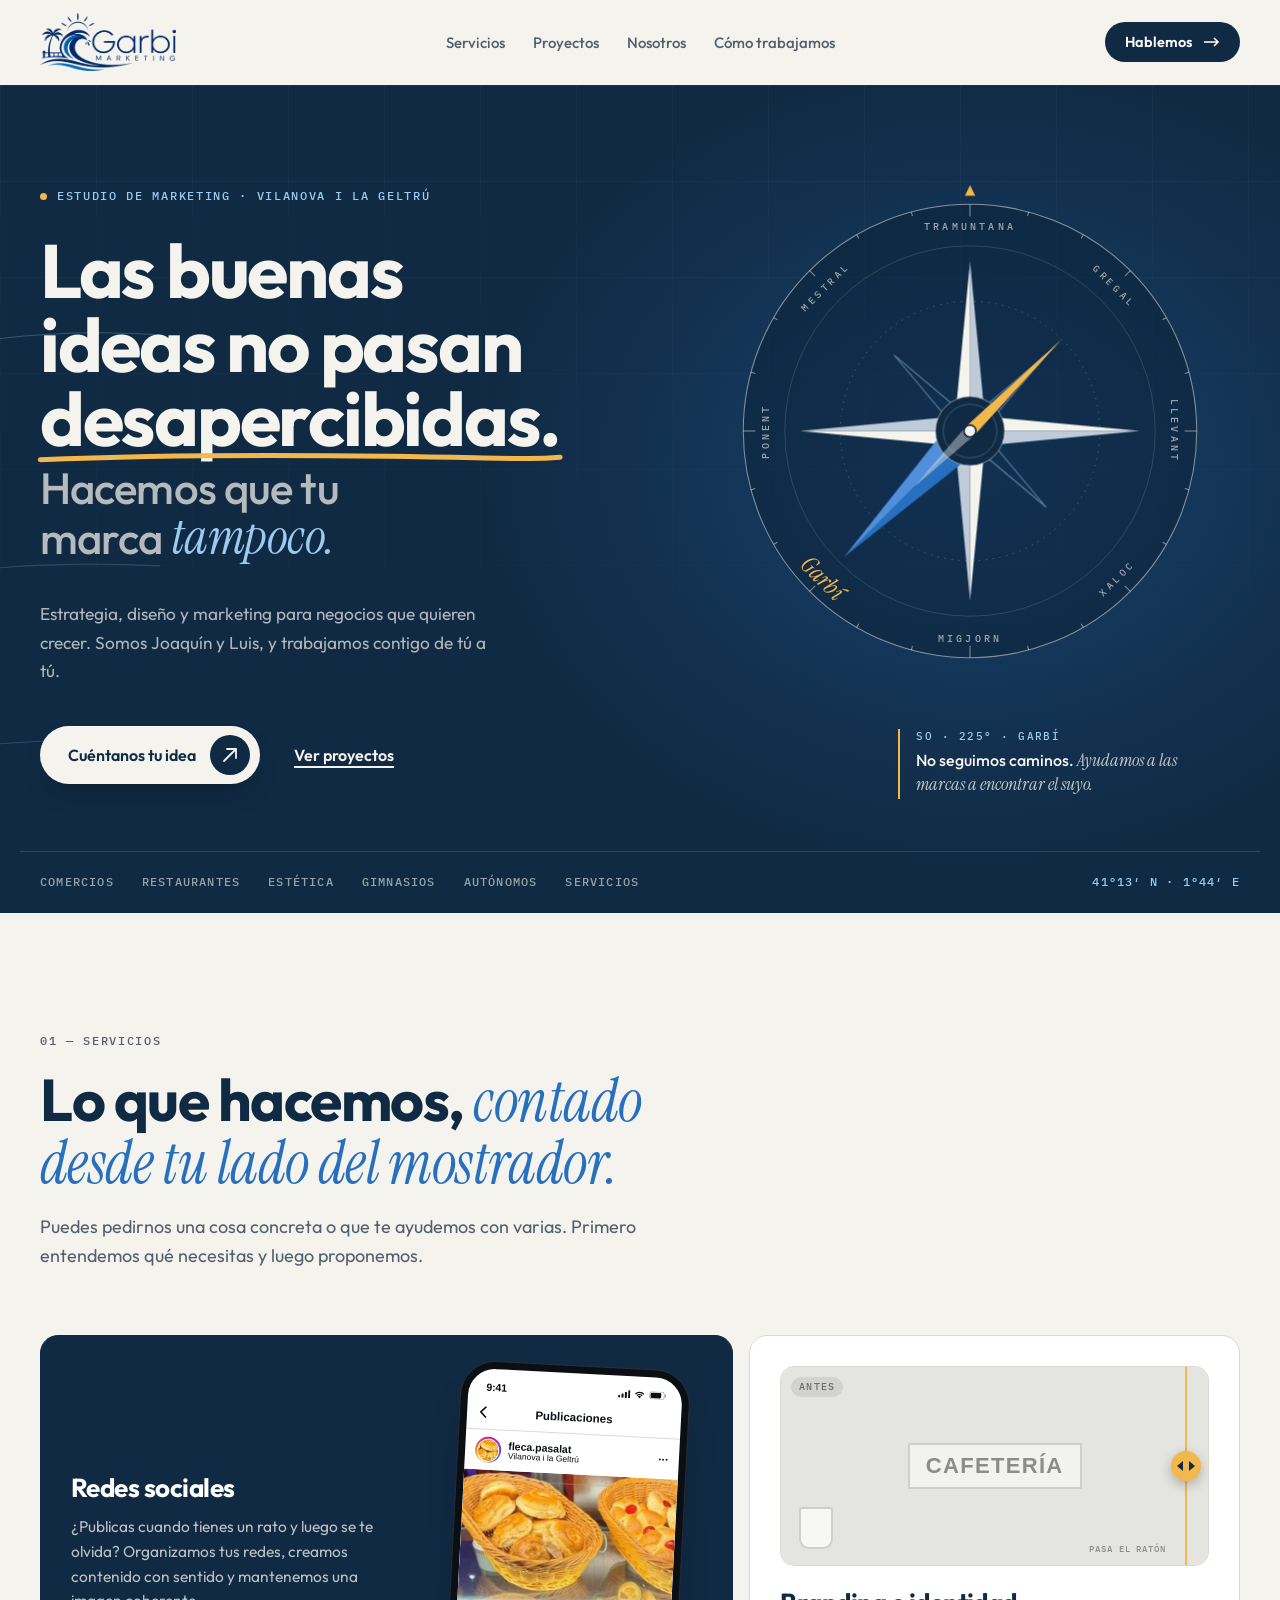
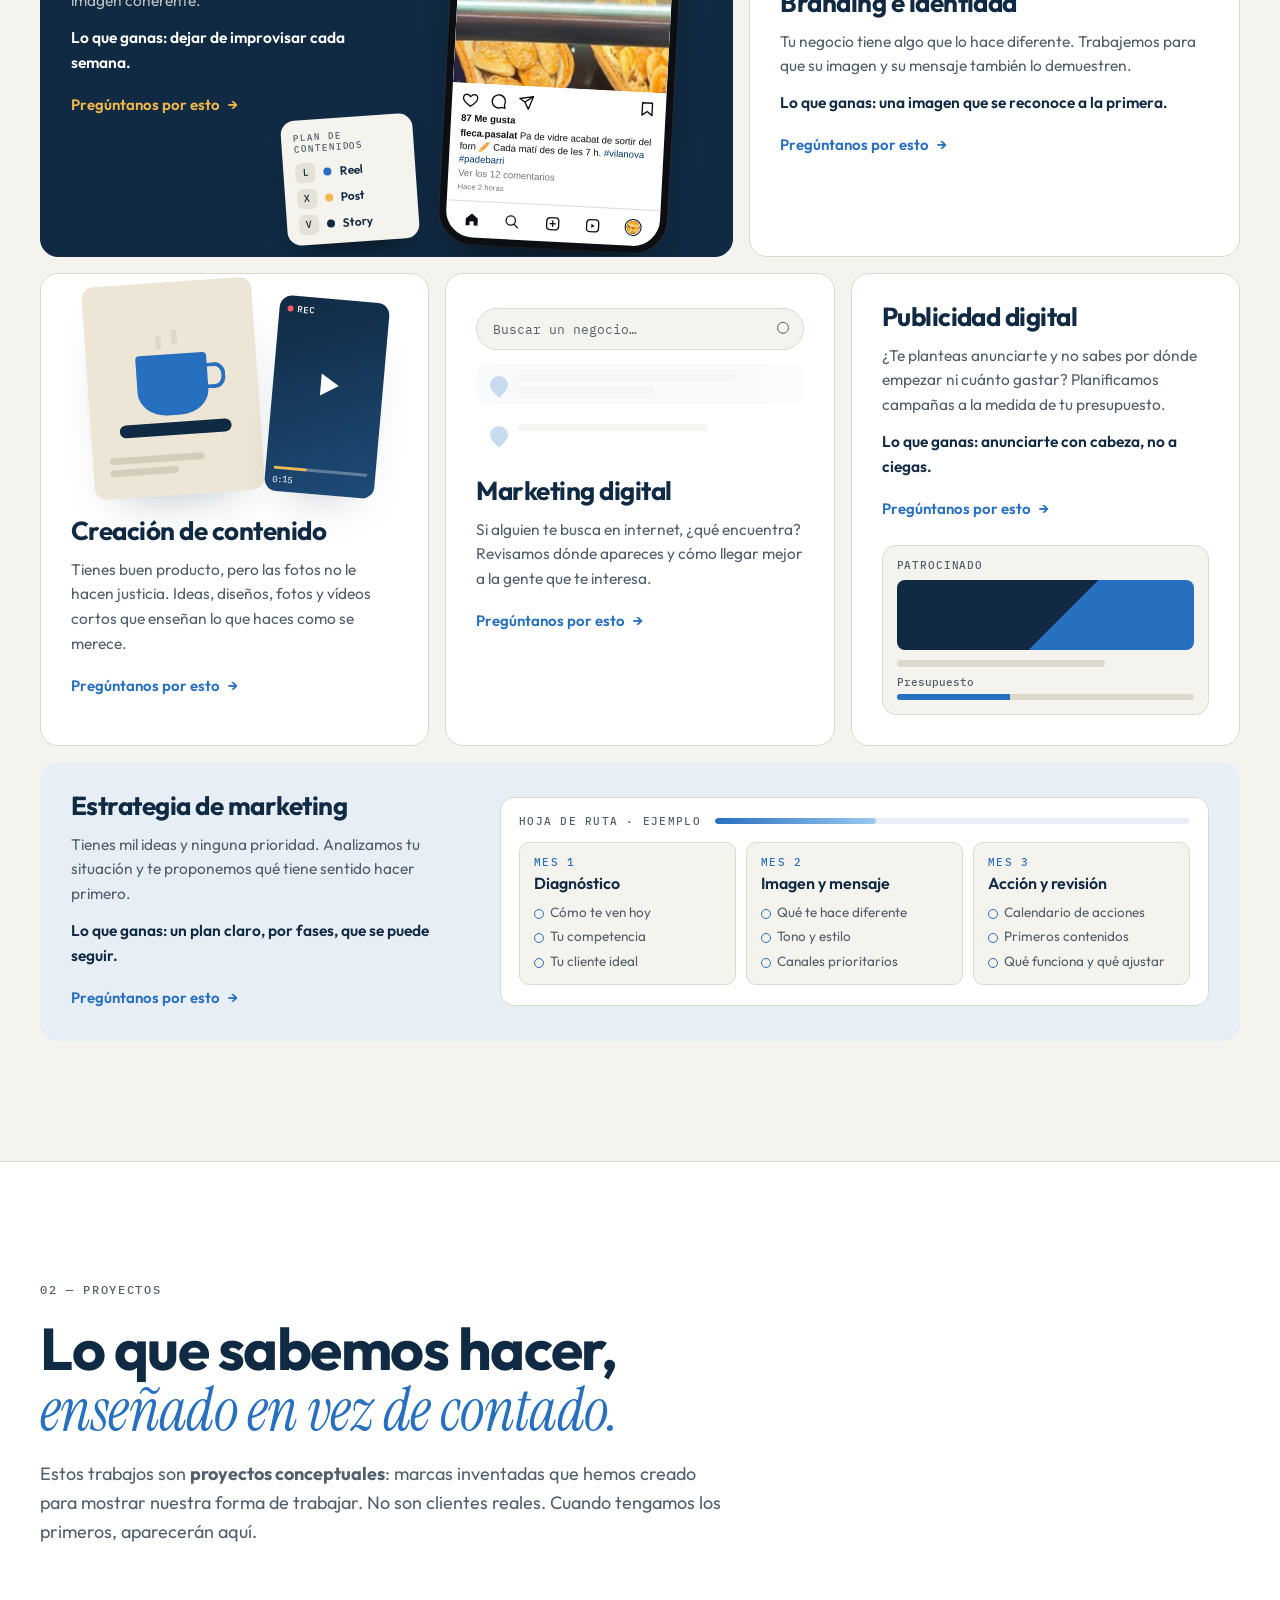
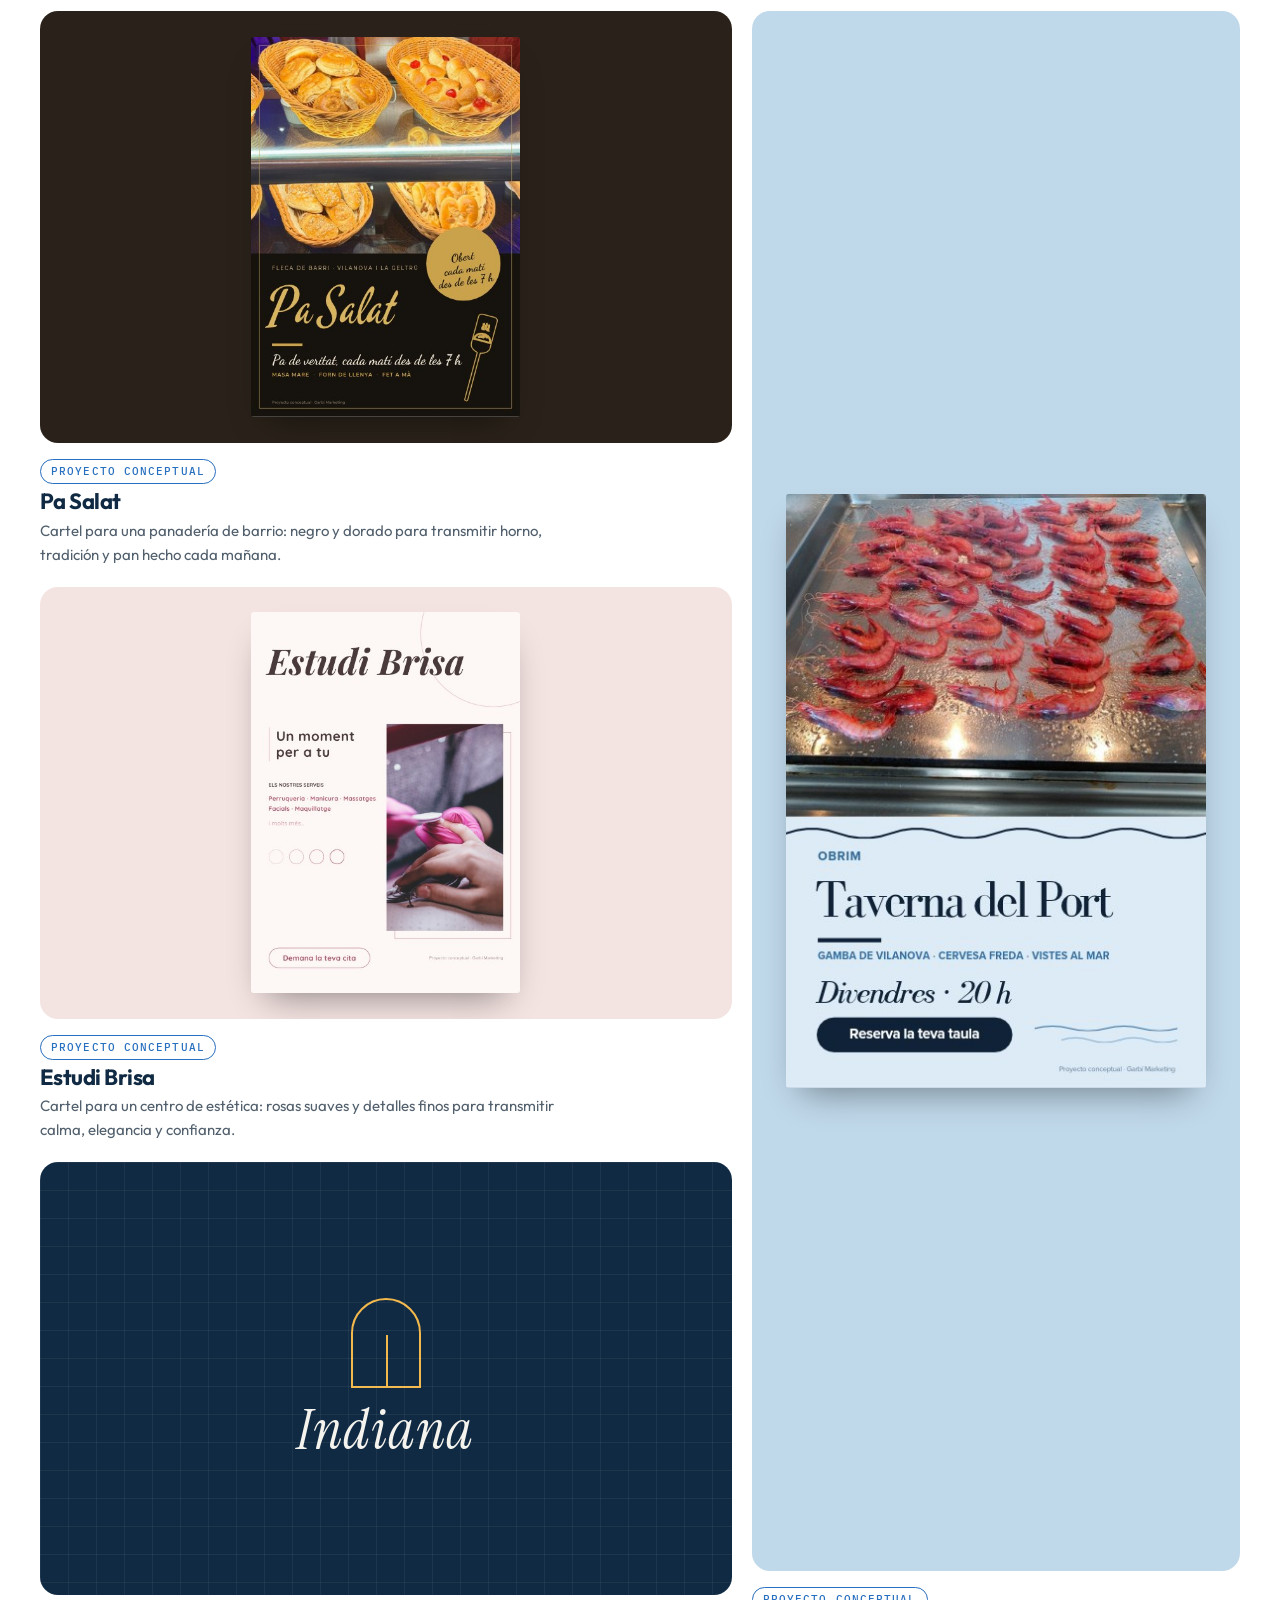
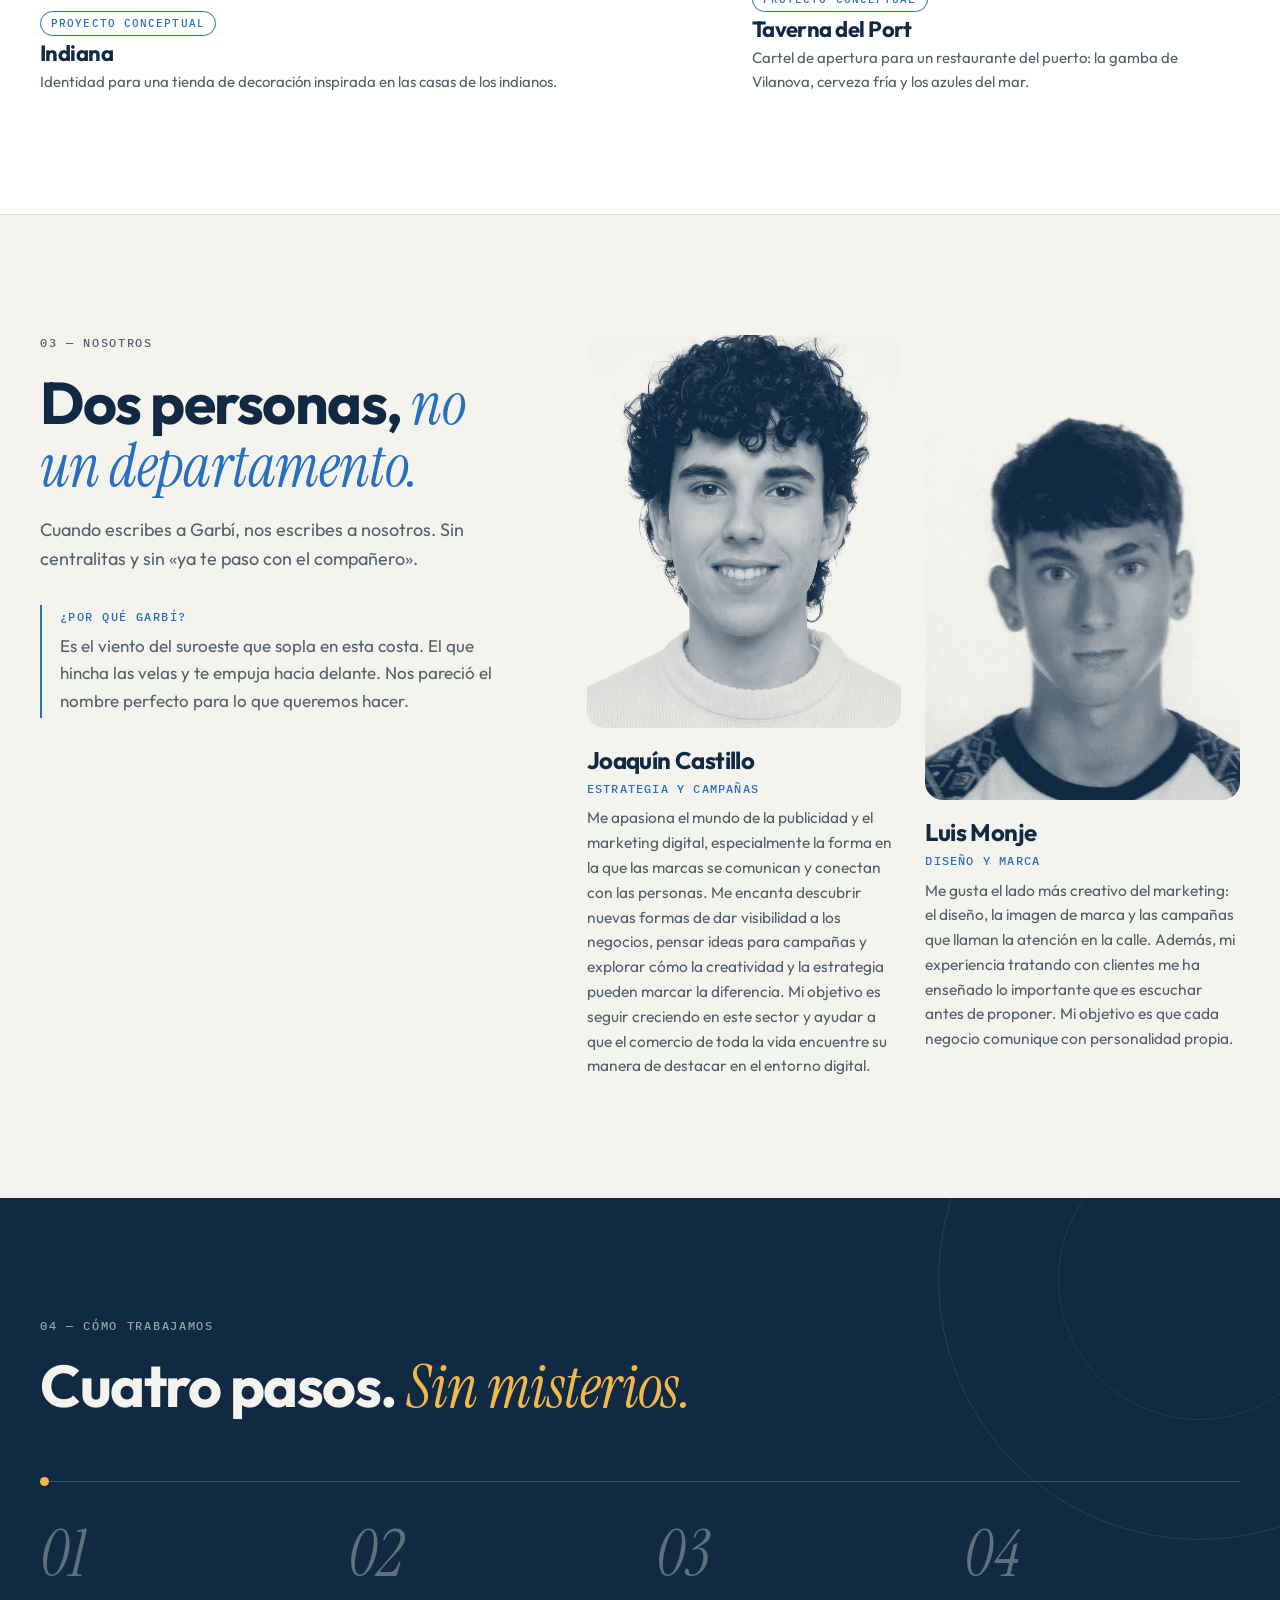
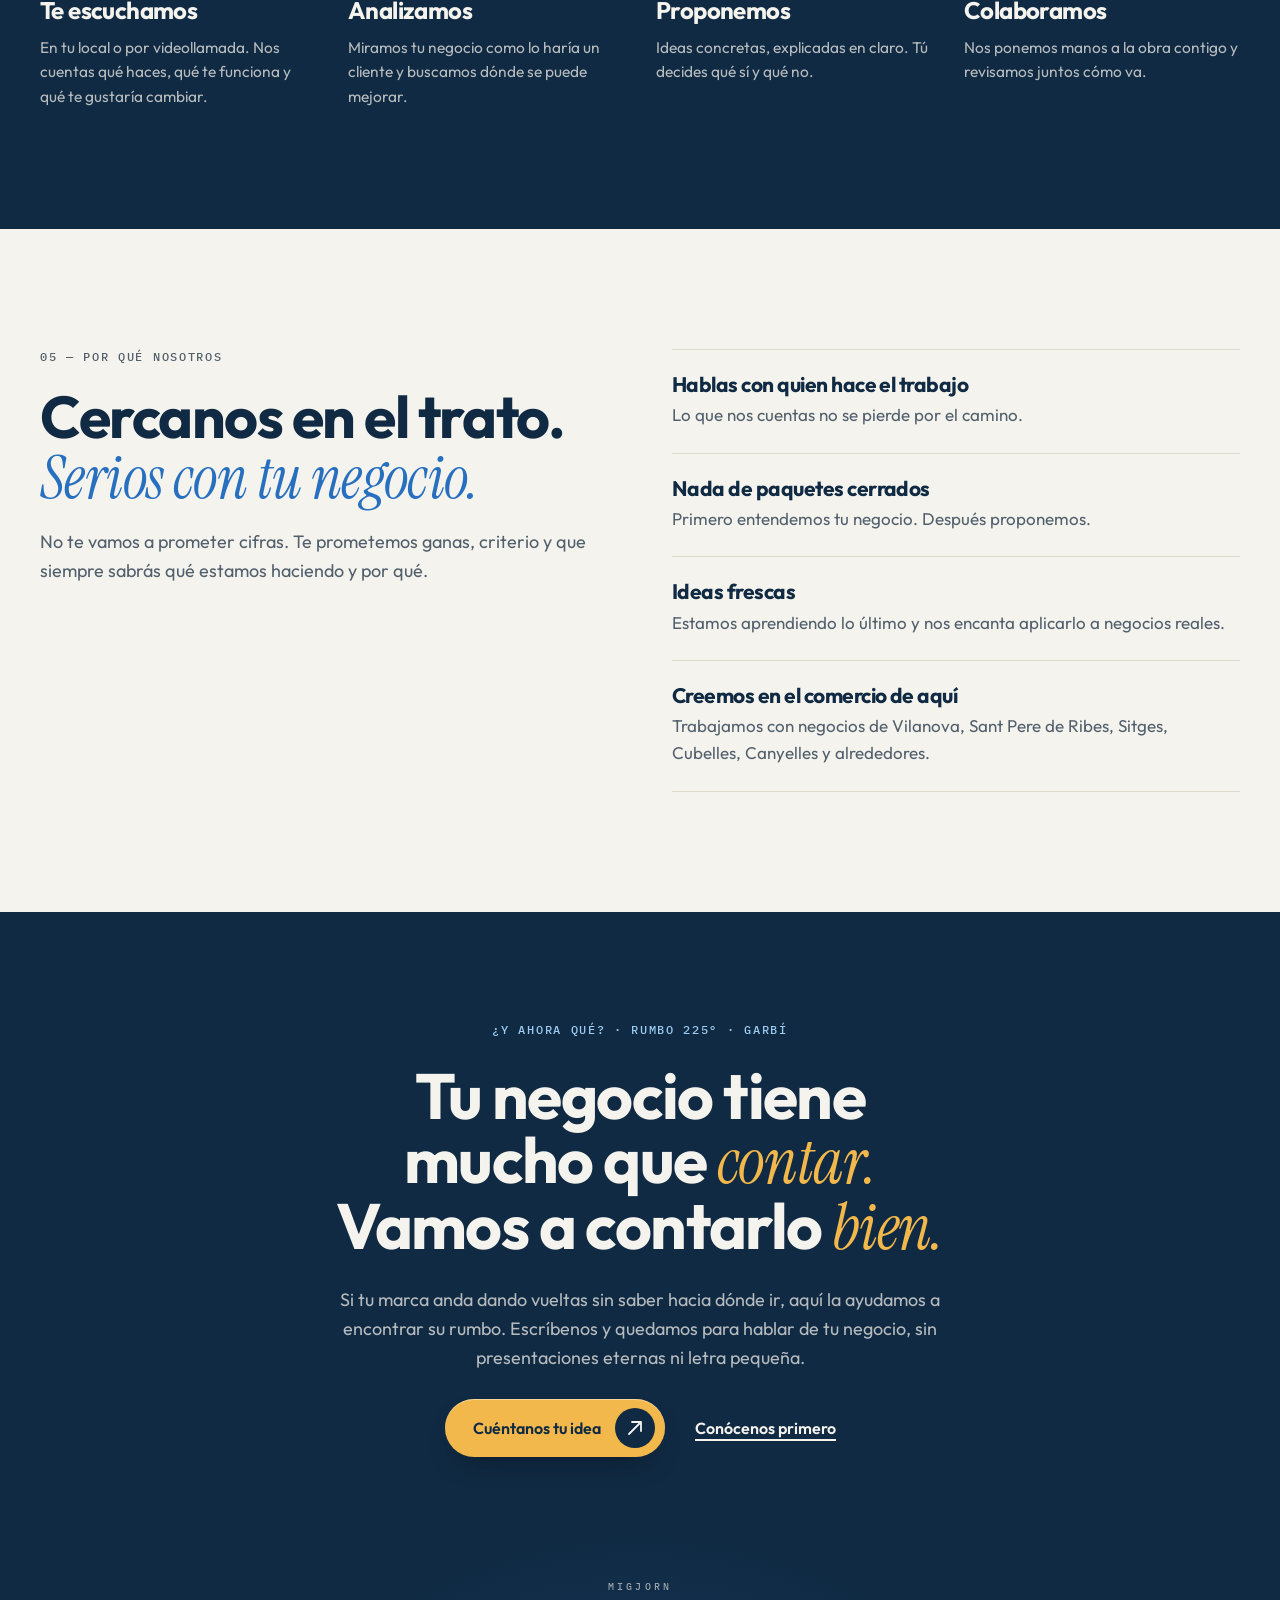
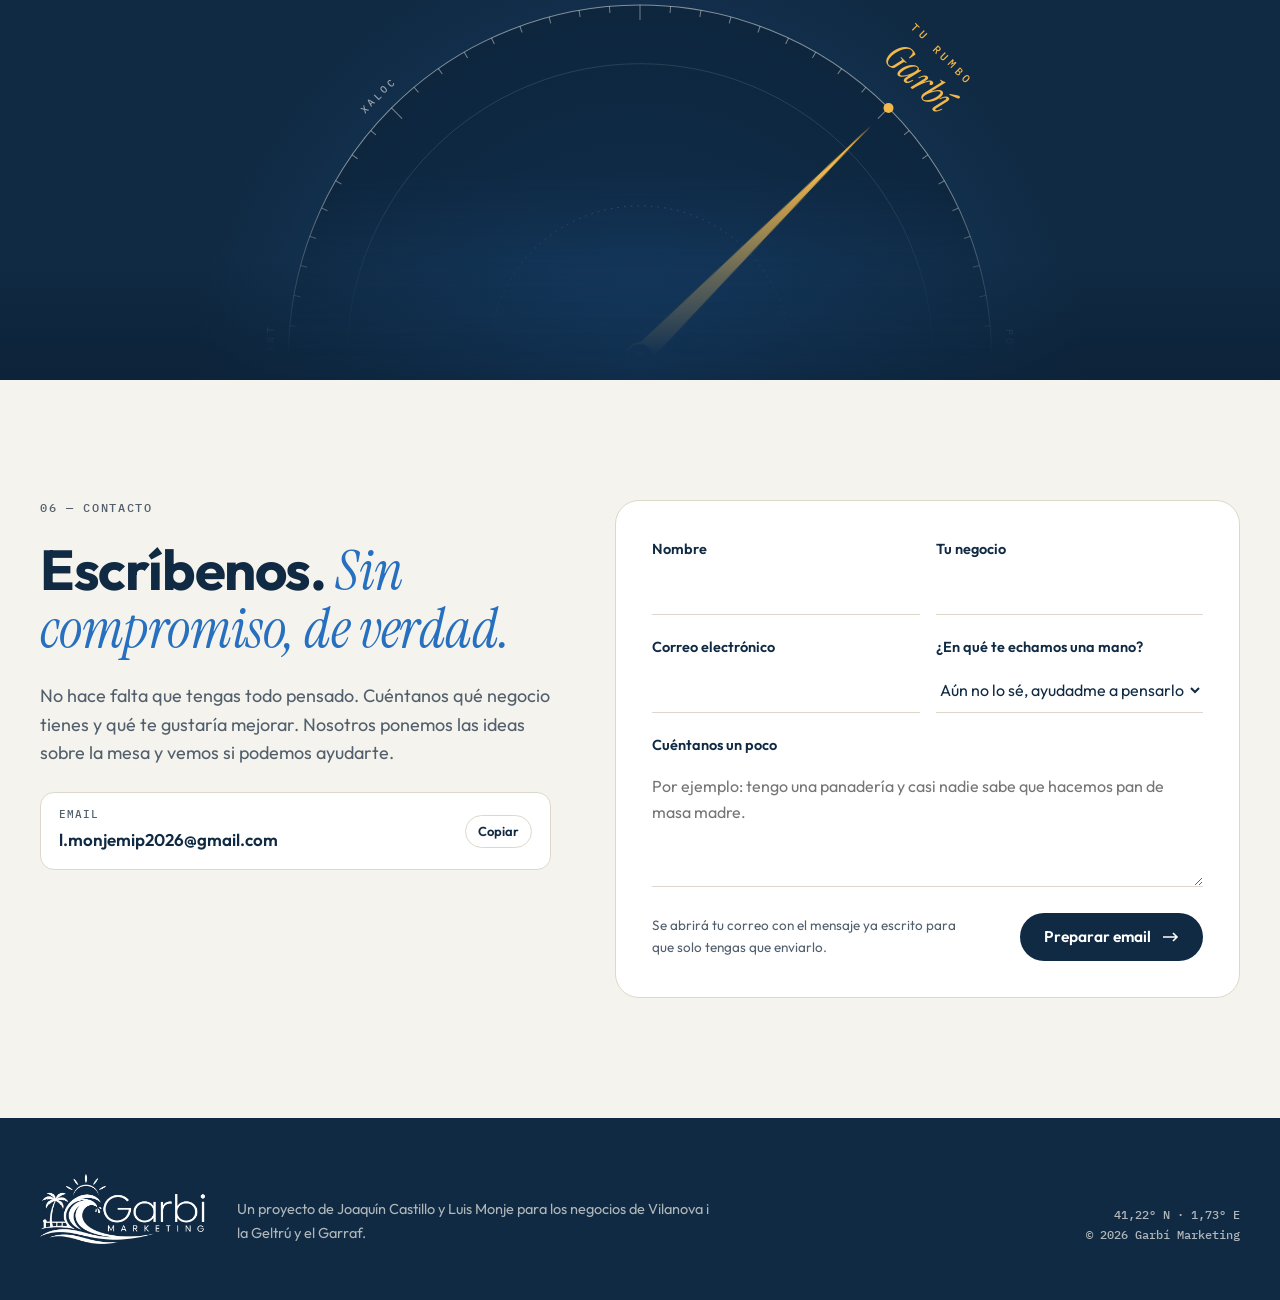
==== commit ae06f48e: "Redes sociales: post con aspecto de captura real" ====
--- a/index.html
+++ b/index.html
@@ -23,7 +23,7 @@
 <link rel="preconnect" href="https://fonts.googleapis.com">
 <link rel="preconnect" href="https://fonts.gstatic.com" crossorigin>
 <link rel="stylesheet" href="https://fonts.googleapis.com/css2?family=Outfit:wght@400;500;600;700;800&family=Instrument+Serif:ital@0;1&family=IBM+Plex+Mono:wght@400;500&display=swap">
-<link rel="stylesheet" href="styles.css?v=31">
+<link rel="stylesheet" href="styles.css?v=32">
 </head>
 <body>
 <a class="skip" href="#contenido">Saltar al contenido</a>
@@ -99,11 +99,21 @@
         </div>
         <div class="mock social" aria-hidden="true">
           <div class="phone">
-            <div class="ig-head"><span class="av"><i></i></span><span class="ig-name">fleca.pasalat<small>Vilanova i la Geltrú</small></span><span class="dots">···</span></div>
-            <div class="ig-stories"><span><i></i></span><span><i></i></span><span><i></i></span><span><i></i></span></div>
-            <div class="ig-post"><span class="hearts"></span><span class="sticker">Nuevo</span><span class="loaf"></span><span class="post-txt">Pa de<br><em>vidre</em></span></div>
-            <div class="ig-actions"><b class="heart"></b><b class="bubble"></b><b class="send"></b><b class="save"></b></div>
-            <span class="ln w80"></span><span class="ln w50"></span>
+            <div class="sb"><span>9:41</span><span class="sb-r"><svg viewBox="0 0 18 12"><rect x="0" y="8" width="3" height="4" rx=".6"/><rect x="5" y="5.5" width="3" height="6.5" rx=".6"/><rect x="10" y="3" width="3" height="9" rx=".6"/><rect x="15" y="0" width="3" height="12" rx=".6"/></svg><svg viewBox="0 0 16 12"><path d="M8 11.5 5.6 9a3.4 3.4 0 0 1 4.8 0zM3.3 6.8a6.6 6.6 0 0 1 9.4 0l-1.4 1.4a4.6 4.6 0 0 0-6.6 0zM1 4.5a9.9 9.9 0 0 1 14 0l-1.4 1.4a7.9 7.9 0 0 0-11.2 0z"/></svg><svg viewBox="0 0 26 12"><rect x=".5" y=".5" width="22" height="11" rx="3" fill="none" stroke="currentColor" opacity=".45"/><rect x="2" y="2" width="16" height="8" rx="1.8"/><rect x="23.6" y="4" width="1.6" height="4" rx=".8" opacity=".45"/></svg></span></div>
+            <div class="ig-bar"><svg viewBox="0 0 24 24"><path d="M15 5 8 12l7 7" fill="none" stroke="currentColor" stroke-width="2.2" stroke-linecap="round" stroke-linejoin="round"/></svg><b>Publicaciones</b><i></i></div>
+            <div class="ig-head"><span class="av"><img src="ig-avatar.jpg" alt=""></span><span class="ig-name">fleca.pasalat<small>Vilanova i la Geltrú</small></span><span class="dots">•••</span></div>
+            <div class="ig-post"><img src="ig-pasalat.jpg" alt=""><span class="hearts"></span></div>
+            <div class="ig-actions">
+              <svg class="heart" viewBox="0 0 24 24"><path d="M12 21s-7.5-4.6-9.6-9.2C.9 8.5 2.9 4.5 6.6 4.5c2.2 0 3.8 1.2 5.4 3.1 1.6-1.9 3.2-3.1 5.4-3.1 3.7 0 5.7 4 4.2 7.3C19.5 16.4 12 21 12 21z"/></svg>
+              <svg viewBox="0 0 24 24"><path d="M20.6 16.8A9.3 9.3 0 1 0 17 20.4L21.5 21.5z" fill="none" stroke="currentColor" stroke-width="1.9" stroke-linejoin="round"/></svg>
+              <svg viewBox="0 0 24 24"><path d="M21.5 3 9.6 11.2M21.5 3 15 21l-5.4-9.8L2.5 6.6z" fill="none" stroke="currentColor" stroke-width="1.9" stroke-linejoin="round"/></svg>
+              <svg class="save" viewBox="0 0 24 24"><path d="M19 21 12 15.6 5 21V3.5h14z" fill="none" stroke="currentColor" stroke-width="1.9" stroke-linejoin="round"/></svg>
+            </div>
+            <p class="ig-likes">87 Me gusta</p>
+            <p class="ig-cap"><b>fleca.pasalat</b> Pa de vidre acabat de sortir del forn 🥖 Cada matí des de les 7 h. <span>#vilanova #padebarri</span></p>
+            <p class="ig-more">Ver los 12 comentarios</p>
+            <p class="ig-time">Hace 2 horas</p>
+            <div class="ig-nav"><svg viewBox="0 0 24 24"><path d="M3 10.5 12 3l9 7.5V21h-6v-6H9v6H3z"/></svg><svg viewBox="0 0 24 24"><circle cx="10.5" cy="10.5" r="7" fill="none" stroke="currentColor" stroke-width="2"/><path d="m16 16 5 5" stroke="currentColor" stroke-width="2" stroke-linecap="round"/></svg><svg viewBox="0 0 24 24"><rect x="3" y="3" width="18" height="18" rx="5" fill="none" stroke="currentColor" stroke-width="2"/><path d="M12 8v8M8 12h8" stroke="currentColor" stroke-width="2" stroke-linecap="round"/></svg><svg viewBox="0 0 24 24"><rect x="3" y="3" width="18" height="18" rx="5" fill="none" stroke="currentColor" stroke-width="2"/><path d="m10 9 5 3-5 3z"/></svg><span class="me"><img src="ig-avatar.jpg" alt=""></span></div>
           </div>
           <div class="cal">
             <span class="cal-t">Plan de contenidos</span>
@@ -413,6 +423,6 @@
 
 <script src="config.js?v=12"></script>
 <script src="main.js?v=12"></script>
-<script src="extras.js?v=26"></script>
+<script src="extras.js?v=27"></script>
 </body>
 </html>
--- a/styles.css
+++ b/styles.css
@@ -337,7 +337,7 @@
   .nav{height:72px}.menu.open{top:72px}
   .bento,.works{grid-template-columns:1fr}
   .t-redes,.t-brand,.t-cont,.t-digital,.t-ads,.t-strat,.w-xl,.w-tall,.w-md,.w-md + .w-md{grid-column:auto}
-  .t-redes{grid-template-columns:1fr}.phone{width:170px;justify-self:center}
+  .t-redes{grid-template-columns:1fr}
   .team{grid-template-columns:1fr}.person:nth-child(2){margin-top:0}
   .steps{grid-template-columns:1fr}
   .f2{grid-template-columns:1fr}
@@ -378,32 +378,34 @@
 
 
 /* Redes: móvil con publicación + calendario */
-.social{position:relative;height:420px;width:300px}
-.phone{position:absolute;right:30px;top:0;width:220px;border-radius:30px;background:#FBFAF7;padding:14px 12px 16px;border:6px solid #0A1C2E;box-shadow:0 30px 44px -24px rgba(0,0,0,.65);display:grid;gap:9px;transform:rotate(3deg);transition:transform .45s ease}
-.ig-head{display:flex;align-items:center;gap:8px}
-.ig-head .av{width:28px;height:28px;border-radius:50%;padding:2px;background:conic-gradient(var(--sun),var(--electric),var(--sun))}
-.ig-head .av i{display:block;width:100%;height:100%;border-radius:50%;background:var(--night);border:2px solid #FBFAF7}
-.ig-name{font:600 11px/1.1 var(--f-display);color:var(--night);flex:1}
-.ig-name small{display:block;font-weight:400;font-size:9px;color:#7A8591}
-.dots{color:#7A8591;font-size:12px;letter-spacing:1px}
-.ig-stories{display:flex;gap:7px}
-.ig-stories span{width:30px;height:30px;border-radius:50%;padding:2px;background:#D9D3C6}
-.ig-stories span:first-child{background:var(--electric)}
-.ig-stories i{display:block;width:100%;height:100%;border-radius:50%;background:#EDE6D6;border:2px solid #FBFAF7}
-.ig-post{position:relative;aspect-ratio:1;border-radius:8px;background:var(--electric);overflow:hidden}
-.ig-post .loaf{position:absolute;right:-12%;bottom:-8%;width:78%;aspect-ratio:1.6;border-radius:50% 50% 40% 40%/60% 60% 40% 40%;background:#E3B96A;box-shadow:inset -10px -8px 0 #C99543}
-.ig-post .loaf::before,.ig-post .loaf::after{content:"";position:absolute;top:24%;width:2px;height:42%;background:#B47E33;transform:rotate(28deg);border-radius:2px}
-.ig-post .loaf::before{left:34%}.ig-post .loaf::after{left:56%}
-.post-txt{position:absolute;left:10%;top:12%;font:700 20px/.95 var(--f-display);color:#F5F3ED;letter-spacing:-.02em}
-.post-txt em{font:400 26px/.9 var(--f-serif);font-style:italic;color:var(--sun)}
-.sticker{position:absolute;right:8%;top:8%;font:600 8.5px/1 var(--f-mono);letter-spacing:.1em;text-transform:uppercase;background:var(--sun);color:var(--night);padding:5px 7px;border-radius:999px;transform:rotate(8deg)}
-.ig-actions{display:flex;gap:10px;align-items:center}
-.ig-actions b{width:14px;height:14px;border:1.6px solid var(--night);border-radius:50%}
-.ig-actions .heart{border:0;background:#FF5A5F;border-radius:0;clip-path:path("M7 13C3 10 0 7.5 0 4.3 0 2 1.8 0 4 0c1.3 0 2.4.7 3 1.7C7.6.7 8.7 0 10 0c2.2 0 4 2 4 4.3 0 3.2-3 5.7-7 8.7z")}
-.ig-actions .send{border-radius:2px;transform:rotate(-20deg);width:13px;height:11px}
-.ig-actions .save{margin-left:auto;border-radius:2px 2px 0 0;width:11px}
-.phone .ln{background:#E2DDD2;height:6px}
-.cal{position:absolute;left:-14px;bottom:-14px;width:150px;background:var(--warm);color:var(--night);border-radius:14px;padding:12px 12px 10px;box-shadow:0 20px 30px -16px rgba(0,0,0,.55);transform:rotate(-4deg);transition:transform .45s ease}
+.social{position:relative;height:460px;width:300px}
+.phone{position:absolute;right:24px;top:0;width:228px;border-radius:34px;background:#fff;padding:10px 0 8px;border:7px solid #0B0F14;box-shadow:0 30px 44px -24px rgba(0,0,0,.65),0 0 0 1px #2a2f36;display:flex;flex-direction:column;transform:rotate(3deg);transition:transform .45s ease;overflow:hidden;font-family:-apple-system,BlinkMacSystemFont,"Segoe UI","Helvetica Neue",Arial,sans-serif;color:#0B0F14}
+.phone svg{display:block;fill:currentColor}
+.sb{display:flex;justify-content:space-between;align-items:center;padding:0 16px 6px 18px;font-weight:600;font-size:10.5px;letter-spacing:-.01em}
+.sb-r{display:flex;gap:4px;align-items:center}.sb-r svg{height:8px;width:auto}
+.ig-bar{display:grid;grid-template-columns:20px 1fr 20px;align-items:center;padding:2px 8px 7px;border-bottom:.5px solid #DBDBDB}
+.ig-bar svg{width:17px;height:17px}.ig-bar b{text-align:center;font-size:11.5px;font-weight:700}
+.ig-head{display:flex;align-items:center;gap:7px;padding:7px 10px}
+.ig-head .av{width:26px;height:26px;border-radius:50%;padding:1.6px;background:conic-gradient(from 200deg,#FEDA75,#FA7E1E,#D62976,#962FBF,#4F5BD5,#FEDA75)}
+.ig-head .av img,.ig-nav .me img{display:block;width:100%;height:100%;border-radius:50%;object-fit:cover;border:1.6px solid #fff}
+.ig-name{font-weight:600;font-size:10.5px;line-height:1.15;flex:1}
+.ig-name small{display:block;font-weight:400;font-size:8.5px;color:#0B0F14}
+.dots{font-size:7px;letter-spacing:1px}
+.ig-post{position:relative;aspect-ratio:1;overflow:hidden;background:#EEE}
+.ig-post img{width:100%;height:100%;object-fit:cover;display:block}
+.ig-actions{display:flex;gap:11px;align-items:center;padding:8px 10px 4px}
+.ig-actions svg{width:17px;height:17px}
+.ig-actions .heart{fill:none;stroke:currentColor;stroke-width:1.9}
+.t-redes.liked .ig-actions .heart{fill:#FF3040;stroke:#FF3040}
+.ig-actions .save{margin-left:auto}
+.phone p{margin:0;padding:0 10px;font-size:9.5px;line-height:1.35;color:#0B0F14}
+.phone .ig-likes{font-weight:600;margin-bottom:2px}
+.ig-cap b{font-weight:600}.ig-cap span{color:#00376B}
+.phone .ig-more{color:#737373;margin-top:2px}
+.phone .ig-time{color:#737373;font-size:7.5px;margin-top:2px;letter-spacing:.02em}
+.ig-nav{display:flex;justify-content:space-between;align-items:center;padding:9px 18px 2px;margin-top:8px;border-top:.5px solid #DBDBDB}
+.ig-nav svg{width:16px;height:16px}.ig-nav .me{width:17px;height:17px;border-radius:50%;padding:1px;background:#0B0F14}
+.cal{position:absolute;left:-118px;bottom:-16px;width:132px;background:var(--warm);color:var(--night);border-radius:14px;padding:12px 12px 10px;box-shadow:0 20px 30px -16px rgba(0,0,0,.55);transform:rotate(-4deg);transition:transform .45s ease}
 .cal-t{display:block;font:500 9.5px/1.2 var(--f-mono);letter-spacing:.1em;text-transform:uppercase;color:#52606D;margin-bottom:8px}
 .cal ul{display:grid;gap:6px}
 .cal li{display:flex;align-items:center;gap:8px;font:600 12px/1 var(--f-display)}
@@ -413,7 +415,7 @@
 .t-redes:hover .phone{transform:rotate(0) translateY(-6px)}
 .t-redes:hover .cal{transform:rotate(-1deg) translateX(-6px)}
 
-@media (max-width:640px){.social{width:100%;max-width:320px;height:400px;justify-self:center}.phone{right:10px;width:200px}.cal{left:0}}
+@media (max-width:640px){.social{width:100%;max-width:320px;height:440px;justify-self:center}.phone{right:auto;left:50%;margin-left:-107px;width:214px}.cal{display:none}}
 
 .hero-foot{display:flex;flex-wrap:wrap;gap:10px 28px;align-items:center;border-top:1px solid rgba(245,243,237,.14);margin-top:40px;padding-block:22px;font:500 12px/1.4 var(--f-mono);letter-spacing:.1em;text-transform:uppercase;color:rgba(245,243,237,.6);position:relative;z-index:1}
 .hero-foot .coords{margin-left:auto;color:#9CCAF0}
@@ -471,9 +473,8 @@
 .ig-post .hearts{position:absolute;inset:0;z-index:3;pointer-events:none;overflow:hidden}
 .heart-fly{position:absolute;bottom:6%;width:18px;height:16px;background:#FF5A5F;clip-path:path("M9 16C4 12.5 0 9.5 0 5.2 0 2.3 2.2 0 5 0c1.7 0 3.1.9 4 2.2C9.9.9 11.3 0 13 0c2.8 0 5 2.3 5 5.2 0 4.3-4 7.3-9 10.8z");animation:fly 1.6s ease-out forwards}
 @keyframes fly{0%{transform:translateY(0) scale(.4);opacity:0}15%{opacity:1;transform:translateY(-10px) scale(1)}100%{transform:translate(var(--dx),-170px) scale(.8) rotate(var(--r));opacity:0}}
-.ig-actions .heart{transition:transform .25s cubic-bezier(.3,1.6,.5,1)}
+.ig-actions .heart{transition:transform .25s cubic-bezier(.3,1.6,.5,1),fill .2s}
 .t-redes.liking .ig-actions .heart{transform:scale(1.35)}
-.likes{font:600 10.5px/1 var(--f-display);color:var(--night);margin-left:-4px}
 
 /* Branding: antes y después */
 .ba{position:relative;height:200px;border-radius:14px;overflow:hidden;border:1px solid var(--line);--split:100%}
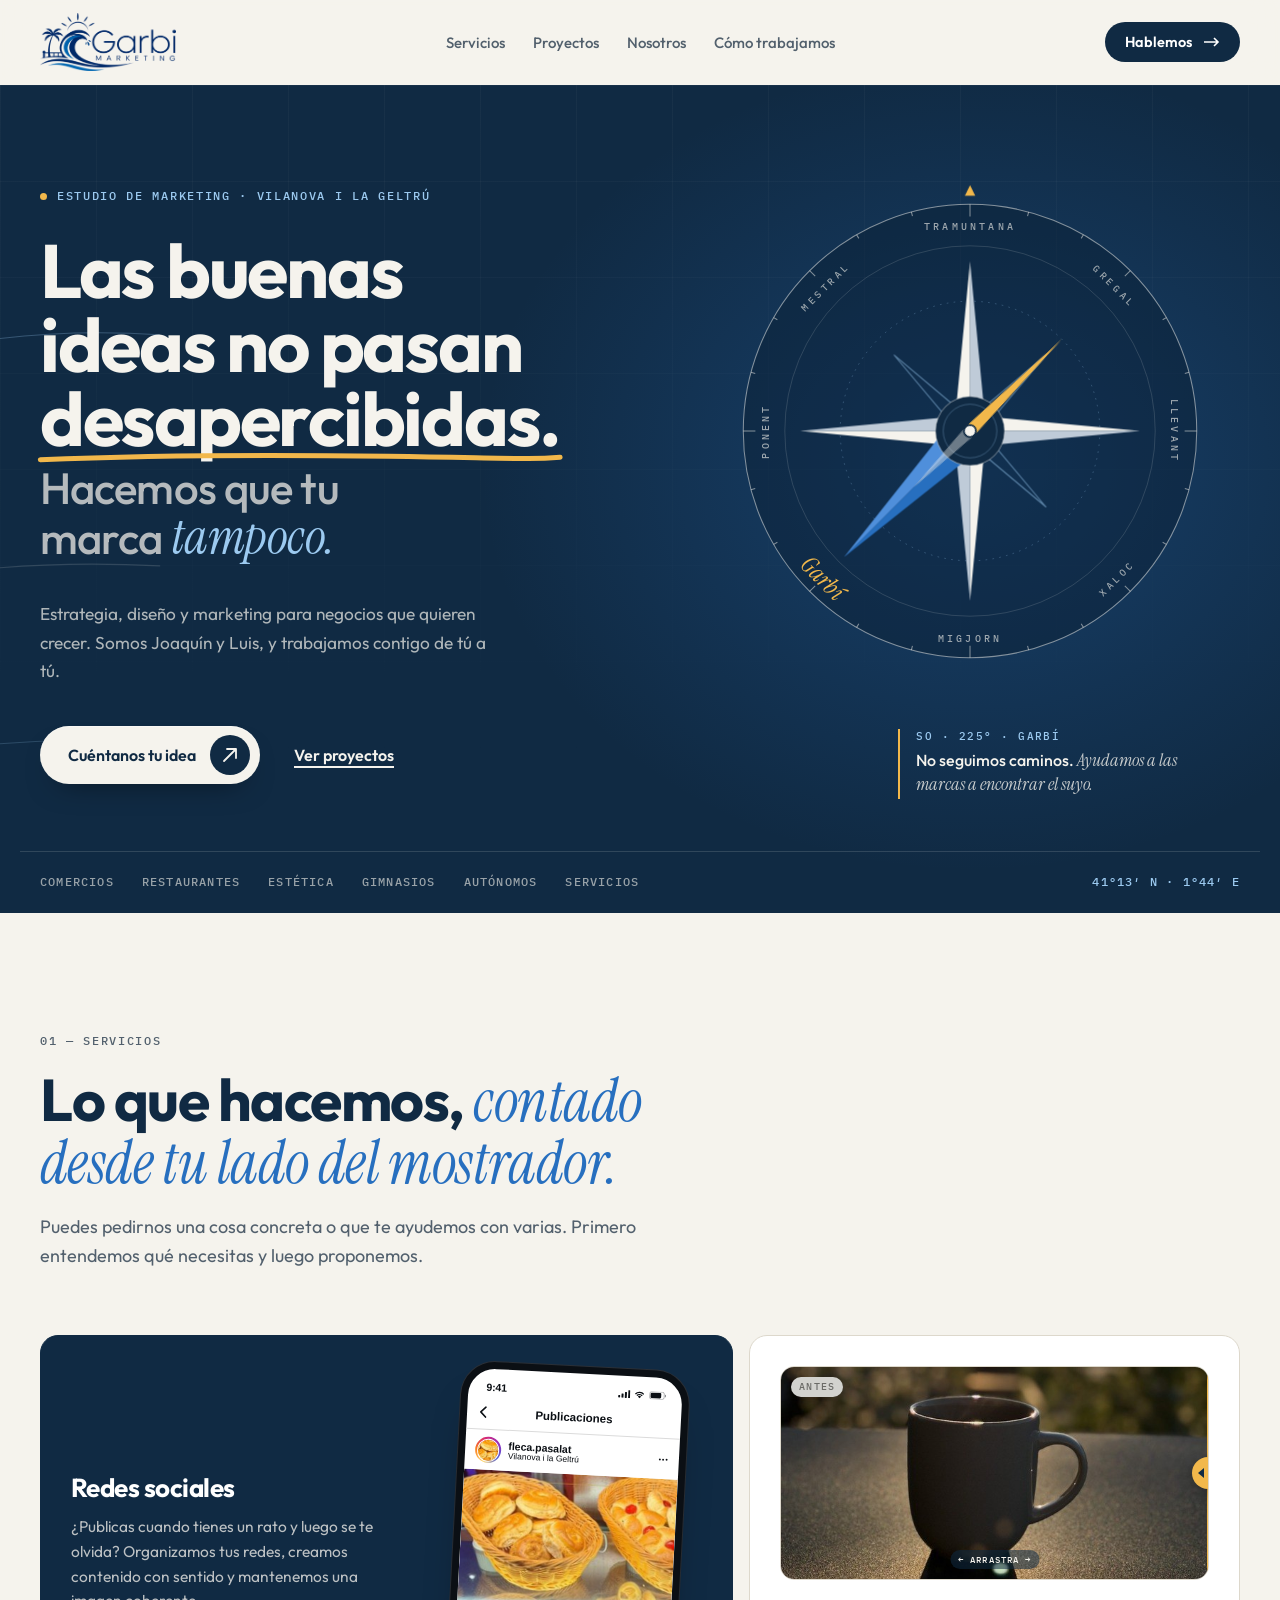
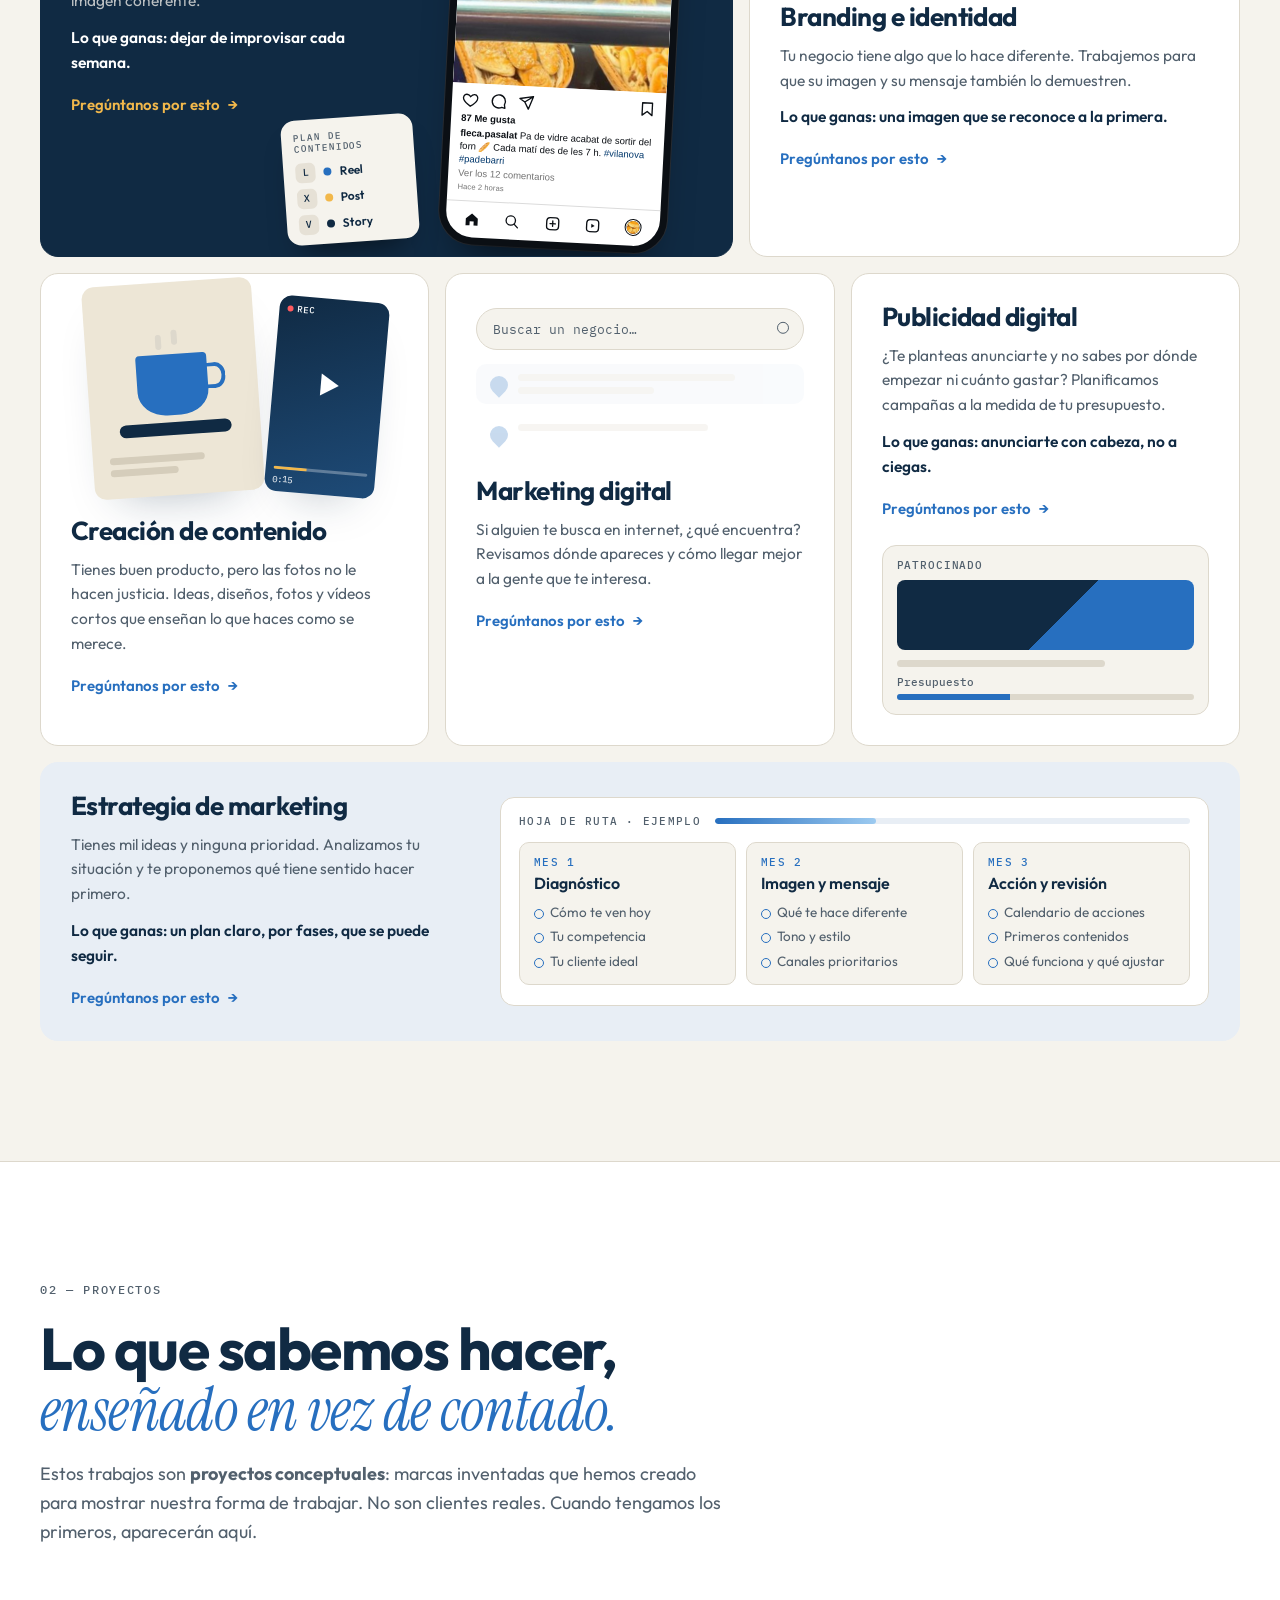
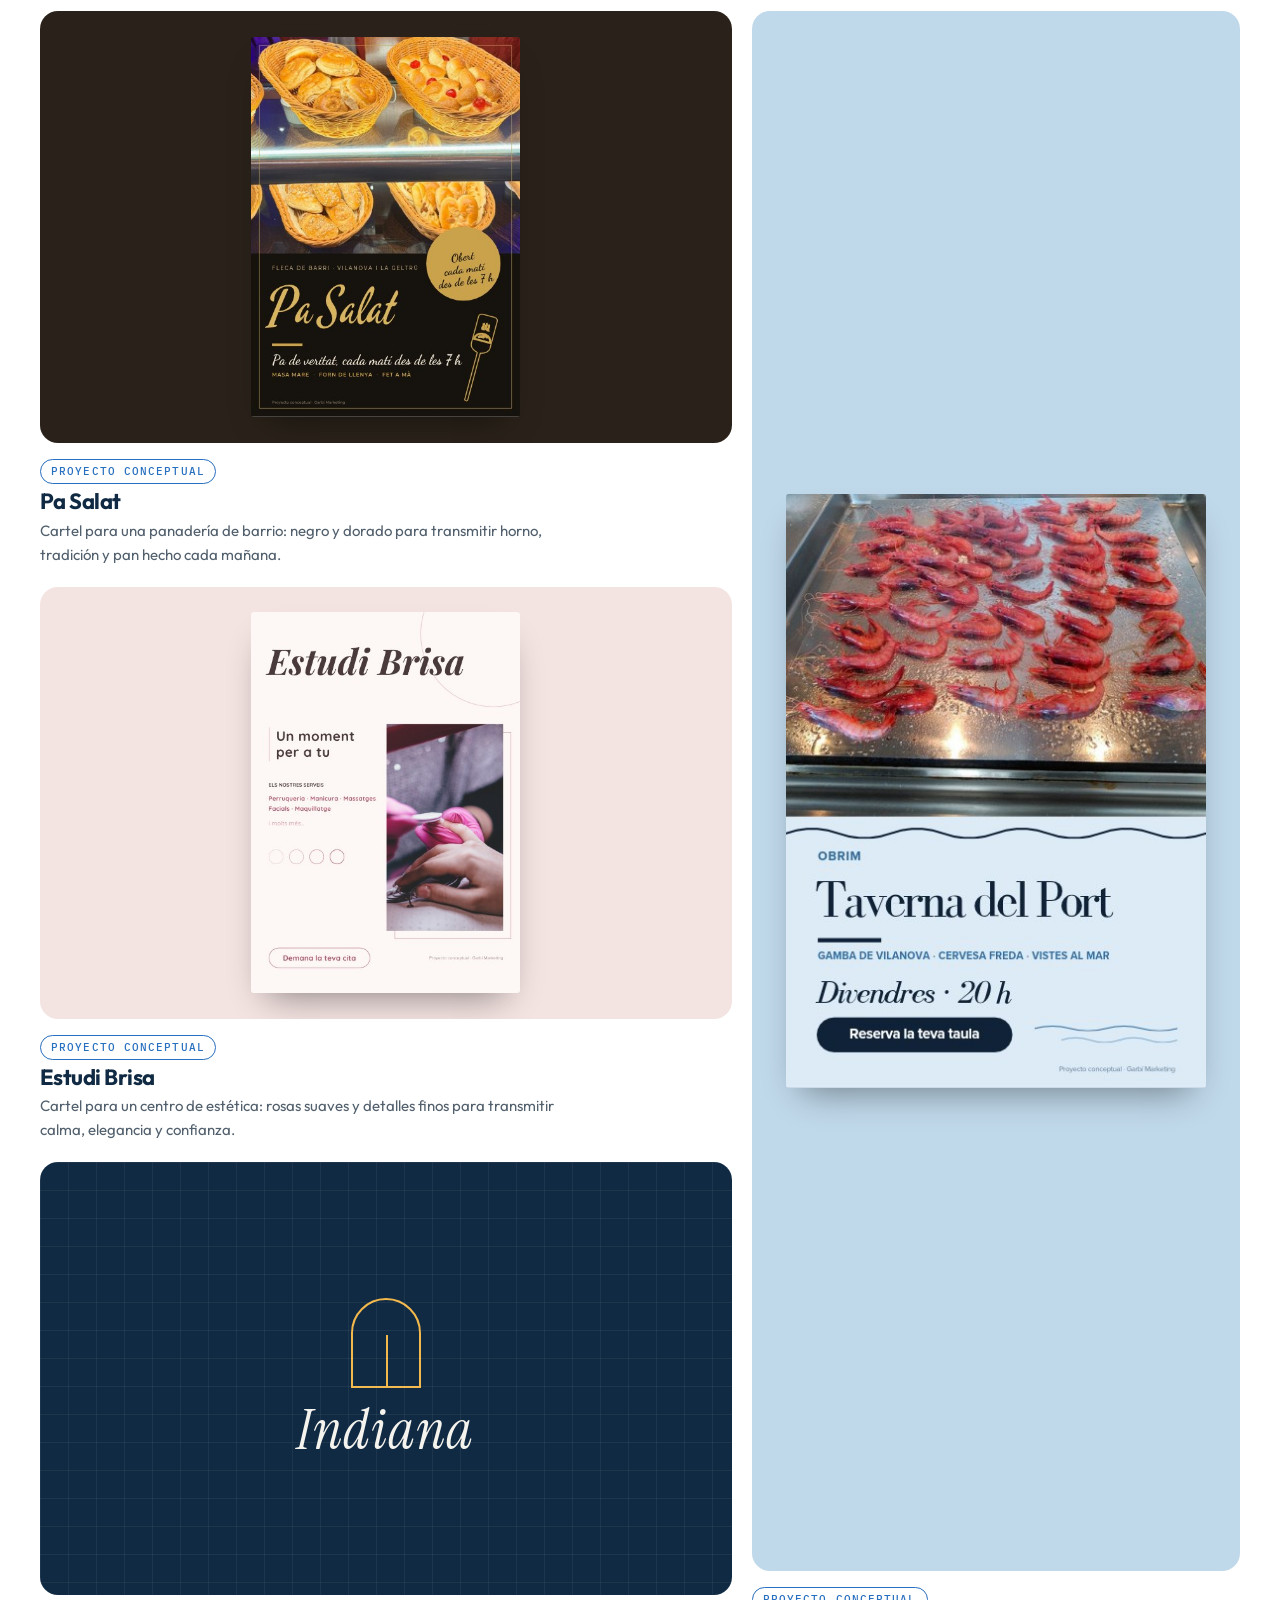
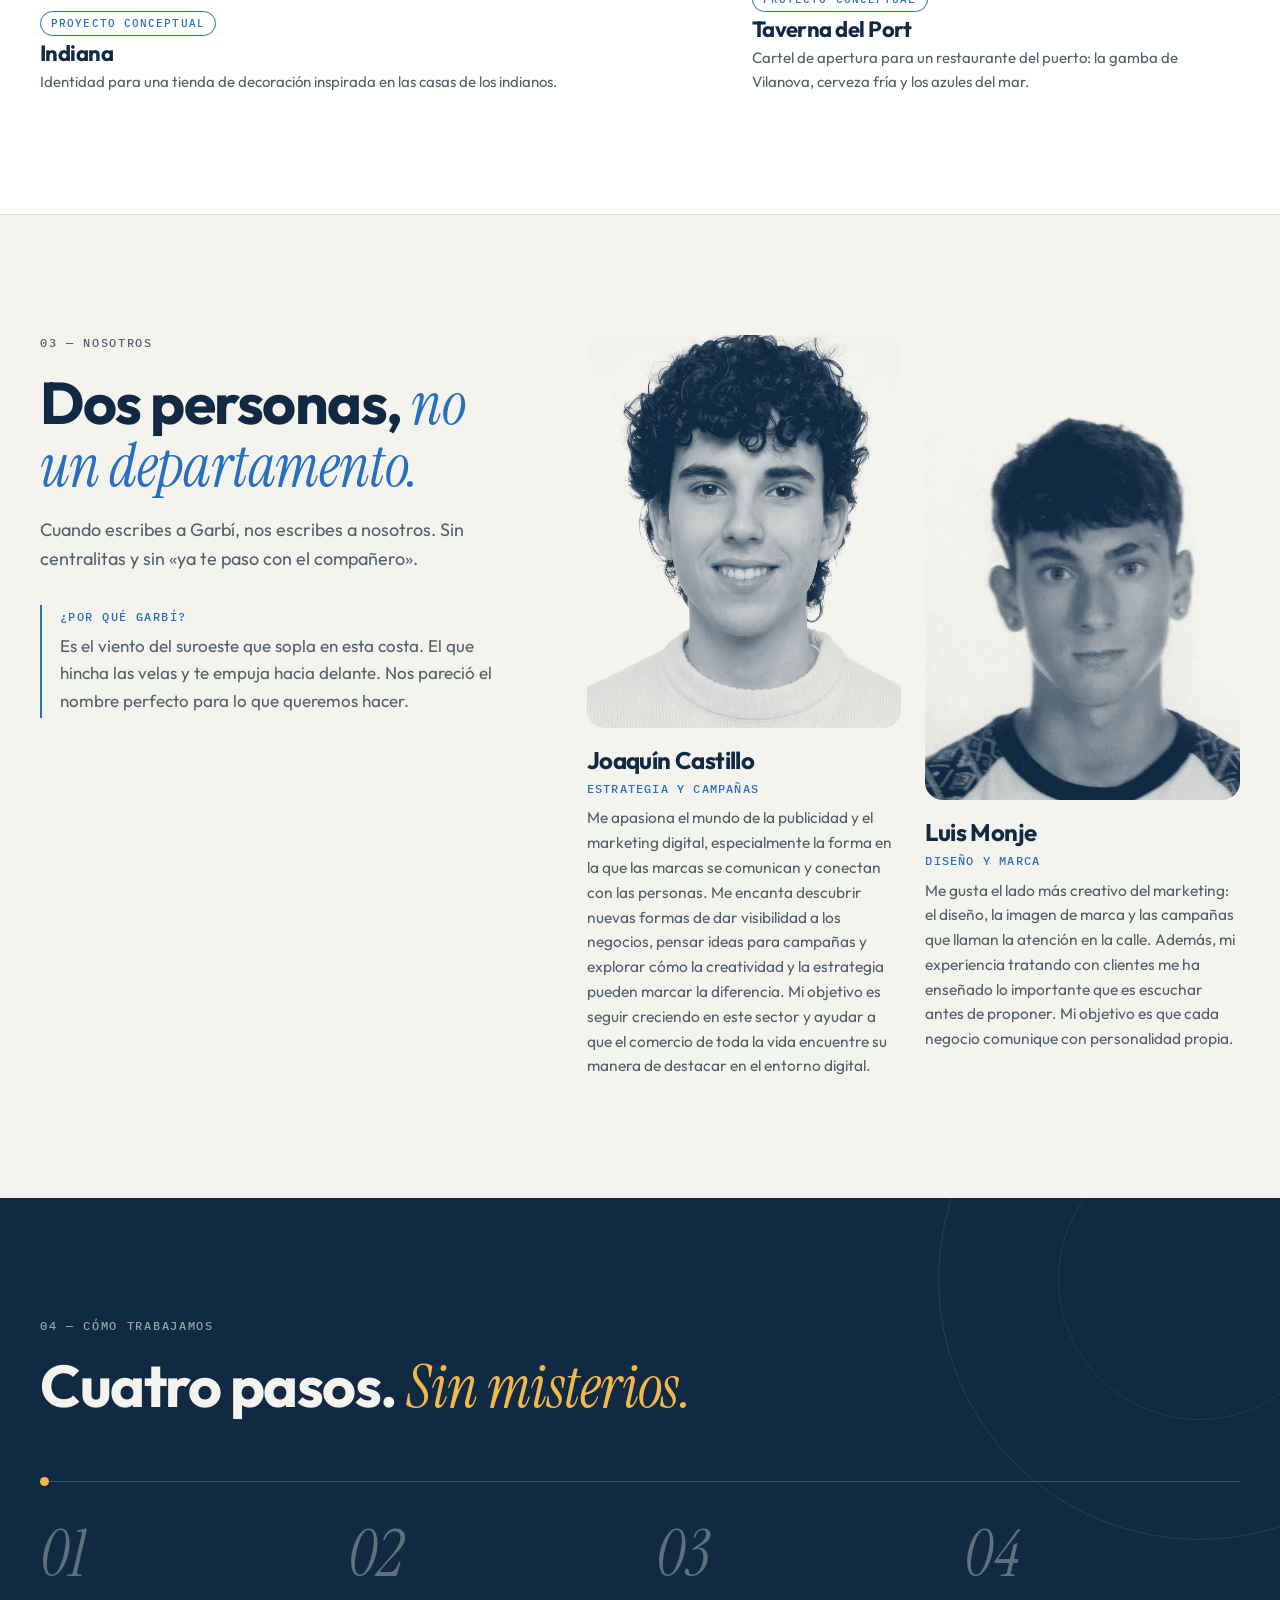
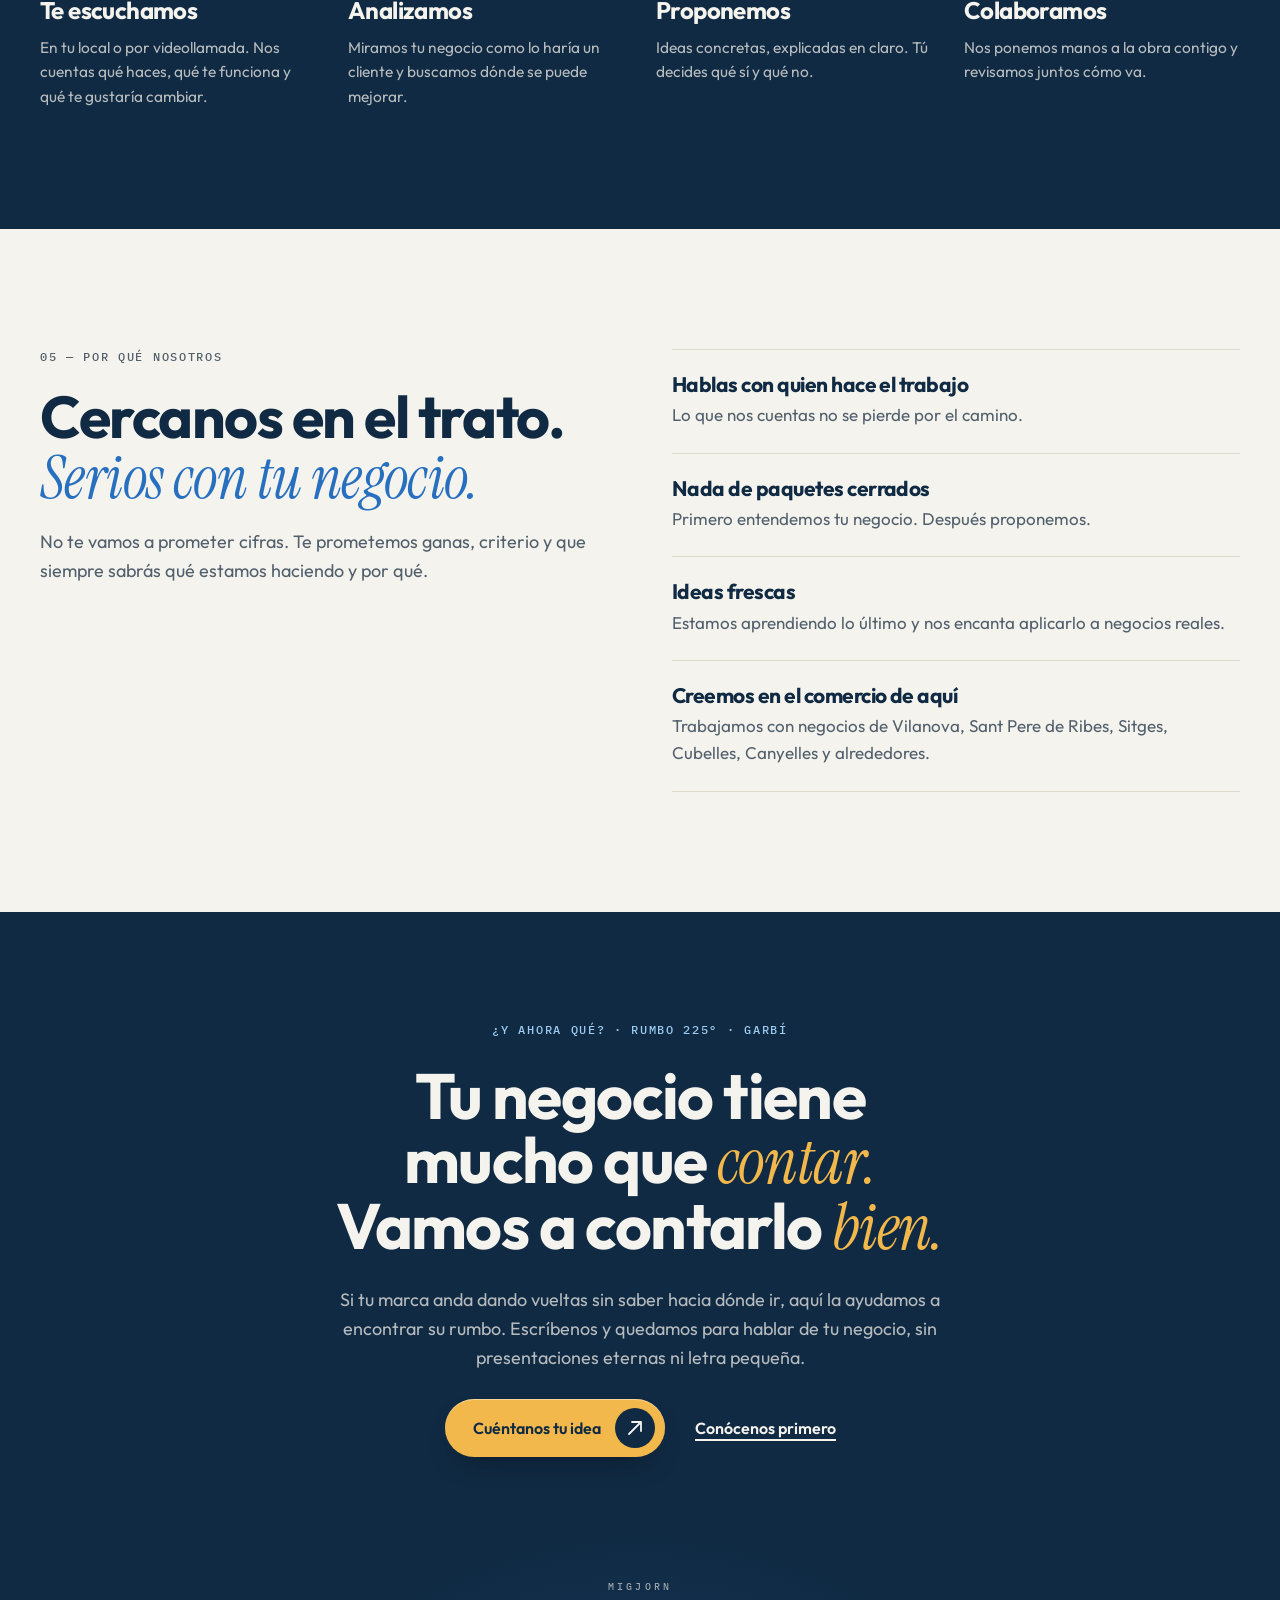
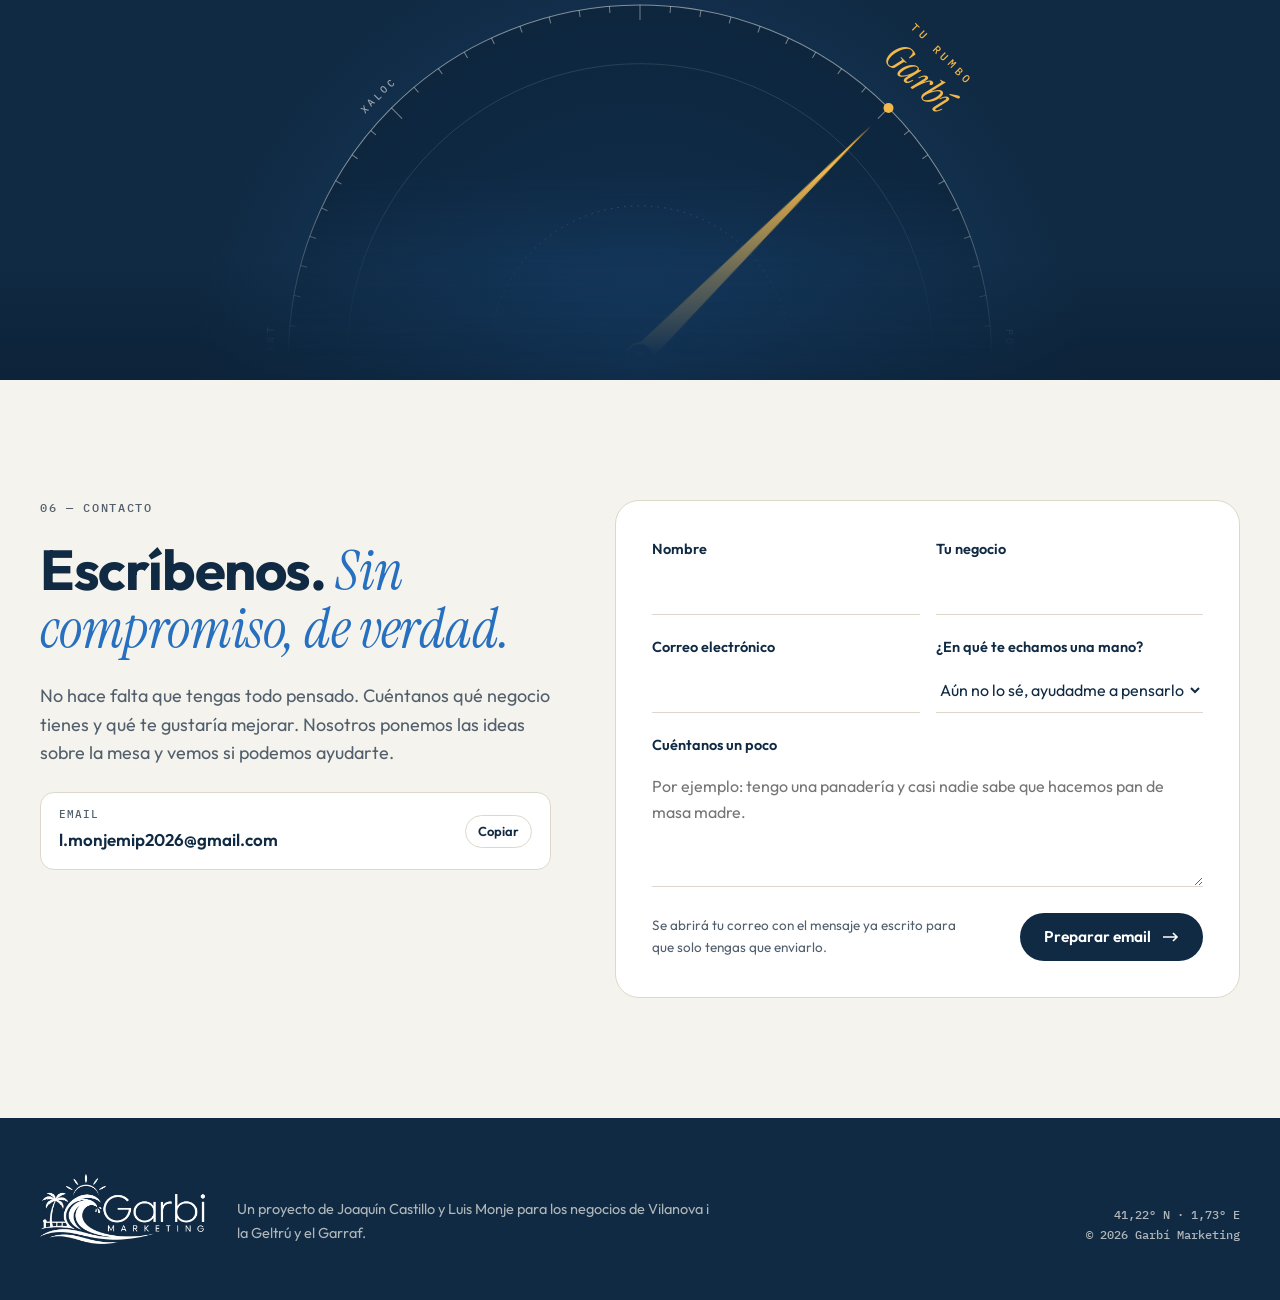
==== commit 40fccae5: "Branding: antes/después con foto real de taza" ====
--- a/index.html
+++ b/index.html
@@ -23,7 +23,7 @@
 <link rel="preconnect" href="https://fonts.googleapis.com">
 <link rel="preconnect" href="https://fonts.gstatic.com" crossorigin>
 <link rel="stylesheet" href="https://fonts.googleapis.com/css2?family=Outfit:wght@400;500;600;700;800&family=Instrument+Serif:ital@0;1&family=IBM+Plex+Mono:wght@400;500&display=swap">
-<link rel="stylesheet" href="styles.css?v=32">
+<link rel="stylesheet" href="styles.css?v=35">
 </head>
 <body>
 <a class="skip" href="#contenido">Saltar al contenido</a>
@@ -125,19 +125,8 @@
       <!-- Branding -->
       <article class="tile t-brand">
         <div class="mock ba" aria-hidden="true">
-          <div class="ba-before">
-            <span class="ba-sign">CAFETERÍA</span>
-            <span class="ba-cup plain"></span>
-            <span class="ba-tag">Antes</span>
-          </div>
-          <div class="ba-after">
-            <span class="b-mark"></span>
-            <span class="b-word">Ona</span>
-            <span class="b-sub">Cafetería · Vilanova</span>
-            <span class="ba-cup brand"><i></i></span>
-            <span class="ba-dots"><i></i><i></i><i></i></span>
-            <span class="ba-tag">Después</span>
-          </div>
+          <div class="ba-before"><img src="brand-antes.jpg" alt="" draggable="false"><span class="ba-tag">Antes</span></div>
+          <div class="ba-after"><img src="brand-despues.jpg" alt="" draggable="false"><span class="ba-tag">Después</span></div>
           <span class="ba-handle"><b></b></span>
         </div>
         <div class="tile-copy">
@@ -423,6 +412,6 @@
 
 <script src="config.js?v=12"></script>
 <script src="main.js?v=12"></script>
-<script src="extras.js?v=27"></script>
+<script src="extras.js?v=28"></script>
 </body>
 </html>
--- a/styles.css
+++ b/styles.css
@@ -477,34 +477,23 @@
 .t-redes.liking .ig-actions .heart{transform:scale(1.35)}
 
 /* Branding: antes y después */
-.ba{position:relative;height:200px;border-radius:14px;overflow:hidden;border:1px solid var(--line);--split:100%}
-.ba-before,.ba-after{position:absolute;inset:0;display:grid;place-items:center;align-content:center;gap:6px}
-.ba-before{background:#E4E4E1}
-.ba-before::after{content:"Pasa el ratón";position:absolute;right:42px;bottom:12px;font:500 9px/1 var(--f-mono);letter-spacing:.1em;text-transform:uppercase;color:#8C8C88}
-@media (hover:none){.ba-before::after{content:none}}
-.ba-sign{font:700 22px/1 Arial,Helvetica,sans-serif;letter-spacing:.06em;color:#8C8C88;background:#F2F2F0;padding:10px 16px;border:2px solid #CFCFCB}
-.ba-cup{position:absolute;bottom:16px;right:18px;width:34px;height:42px;border-radius:3px 3px 10px 10px}
-.ba-cup.plain{background:#F7F7F5;border:2px solid #CFCFCB;left:18px;right:auto}
-.ba-after{background:#F5F3ED;clip-path:inset(0 0 0 var(--split));transition:clip-path .7s cubic-bezier(.65,.05,.25,1)}
-.ba-after .b-mark{position:relative;width:50px;height:50px;border-radius:50%;background:#102A43;overflow:hidden}
-.ba-after .b-mark::before{content:"";position:absolute;left:-10%;right:-10%;bottom:-30%;height:70%;border-radius:50% 50% 0 0;background:#276FBF}
-.ba-after .b-mark::after{content:"";position:absolute;left:30%;top:22%;width:24%;height:24%;border-radius:50%;background:#F2B84B}
-.ba-after .b-word{font:400 32px/1 var(--f-serif);font-style:italic;color:#102A43}
-.ba-after .b-sub{font:500 9.5px/1 var(--f-mono);letter-spacing:.14em;text-transform:uppercase;color:#52606D}
-.ba-cup.brand{background:#102A43;overflow:hidden}
-.ba-cup.brand i{position:absolute;left:0;right:0;top:40%;height:30%;background:#276FBF}
-.ba-cup.brand::after{content:"";position:absolute;left:50%;top:14%;width:8px;height:8px;border-radius:50%;background:#F2B84B;transform:translateX(-50%)}
-.ba-dots{position:absolute;left:18px;bottom:18px;display:flex;gap:5px}
-.ba-dots i{width:12px;height:12px;border-radius:50%;background:#102A43}.ba-dots i:nth-child(2){background:#276FBF}.ba-dots i:nth-child(3){background:#F2B84B}
-.ba-tag{position:absolute;top:10px;font:500 9.5px/1 var(--f-mono);letter-spacing:.12em;text-transform:uppercase;padding:5px 8px;border-radius:999px}
+.ba{position:relative;height:auto;aspect-ratio:2/1;border-radius:14px;overflow:hidden;border:1px solid var(--line);--split:100%;touch-action:pan-y;cursor:ew-resize;user-select:none}
+.ba-before,.ba-after{position:absolute;inset:0}
+.ba svg,.ba img{display:block;width:100%;height:100%;object-fit:cover;pointer-events:none}
+.bb-arial{font-family:Arial,Helvetica,sans-serif;font-weight:700}
+.bb-serif{font-family:var(--f-serif);font-style:italic}
+.bb-mono{font-family:var(--f-mono)}
+.ba-before::after{content:"← Arrastra →";position:absolute;left:50%;bottom:10px;transform:translateX(-50%);font:500 9px/1 var(--f-mono);letter-spacing:.12em;text-transform:uppercase;color:#F5F3ED;background:rgba(16,42,67,.55);padding:5px 8px;border-radius:999px;z-index:2}
+.ba-after{clip-path:inset(0 0 0 var(--split));transition:clip-path .9s cubic-bezier(.65,.05,.25,1)}
+.ba-tag{position:absolute;top:10px;font:500 9.5px/1 var(--f-mono);letter-spacing:.12em;text-transform:uppercase;padding:5px 8px;border-radius:999px;z-index:2}
 .ba-before .ba-tag{left:10px;background:#D2D2CE;color:#6B6B67}
 .ba-after .ba-tag{right:10px;background:#102A43;color:#F5F3ED}
-.ba-handle{position:absolute;top:0;bottom:0;left:calc(var(--split) - 22px);width:2px;background:#F2B84B;transform:translateX(-1px);transition:left .7s cubic-bezier(.65,.05,.25,1)}
-.ba-handle b{position:absolute;top:50%;left:50%;width:30px;height:30px;border-radius:50%;background:#F2B84B;transform:translate(-50%,-50%);box-shadow:0 4px 12px rgba(0,0,0,.25)}
+.ba-handle{position:absolute;top:0;bottom:0;left:var(--split);width:2px;background:#F2B84B;transform:translateX(-1px);transition:left .9s cubic-bezier(.65,.05,.25,1);z-index:3;pointer-events:none}
+.ba-handle b{position:absolute;top:50%;left:50%;width:32px;height:32px;border-radius:50%;background:#F2B84B;transform:translate(-50%,-50%);box-shadow:0 4px 14px rgba(0,0,0,.28)}
 .ba-handle b::before,.ba-handle b::after{content:"";position:absolute;top:50%;width:0;height:0;border-top:5px solid transparent;border-bottom:5px solid transparent;transform:translateY(-50%)}
 .ba-handle b::before{left:6px;border-right:6px solid #102A43}.ba-handle b::after{right:6px;border-left:6px solid #102A43}
-.t-brand:hover .ba,.t-brand.reveal .ba{--split:0%}
-.t-brand:hover .ba-handle,.t-brand.reveal .ba-handle{left:22px}
+.ba.dragging .ba-after,.ba.dragging .ba-handle{transition:none}
+.t-brand:hover .ba:not(.touched),.t-brand.reveal .ba:not(.touched){--split:0%}
 @supports not (clip-path:inset(0 0 0 var(--split))){.ba-after{clip-path:none}}
 
 /* Estrategia: hoja de ruta */
@@ -581,7 +570,7 @@
 @keyframes trail{0%,55%{opacity:.25;filter:blur(3px)}70%,100%{opacity:0;filter:blur(0)}}
 @keyframes ping{0%{transform:scale(.6);opacity:.9}100%{transform:scale(2.6);opacity:0}}
 @media (max-width:900px){.phases{grid-template-columns:1fr}.t-strat{grid-template-columns:1fr}}
-@media (max-width:640px){.cta-band{padding-top:80px}.hz-wrap{margin-top:44px;width:calc(100% + 40px);margin-inline:-20px}.ba{height:190px}}
+@media (max-width:640px){.cta-band{padding-top:80px}.hz-wrap{margin-top:44px;width:calc(100% + 40px);margin-inline:-20px}.ba{height:auto}}
 
 /* Viento alrededor de la brújula final mientras la aguja busca */
 .hz-wind .sw path{fill:none;stroke:#9CCAF0;stroke-width:2;stroke-linecap:round}
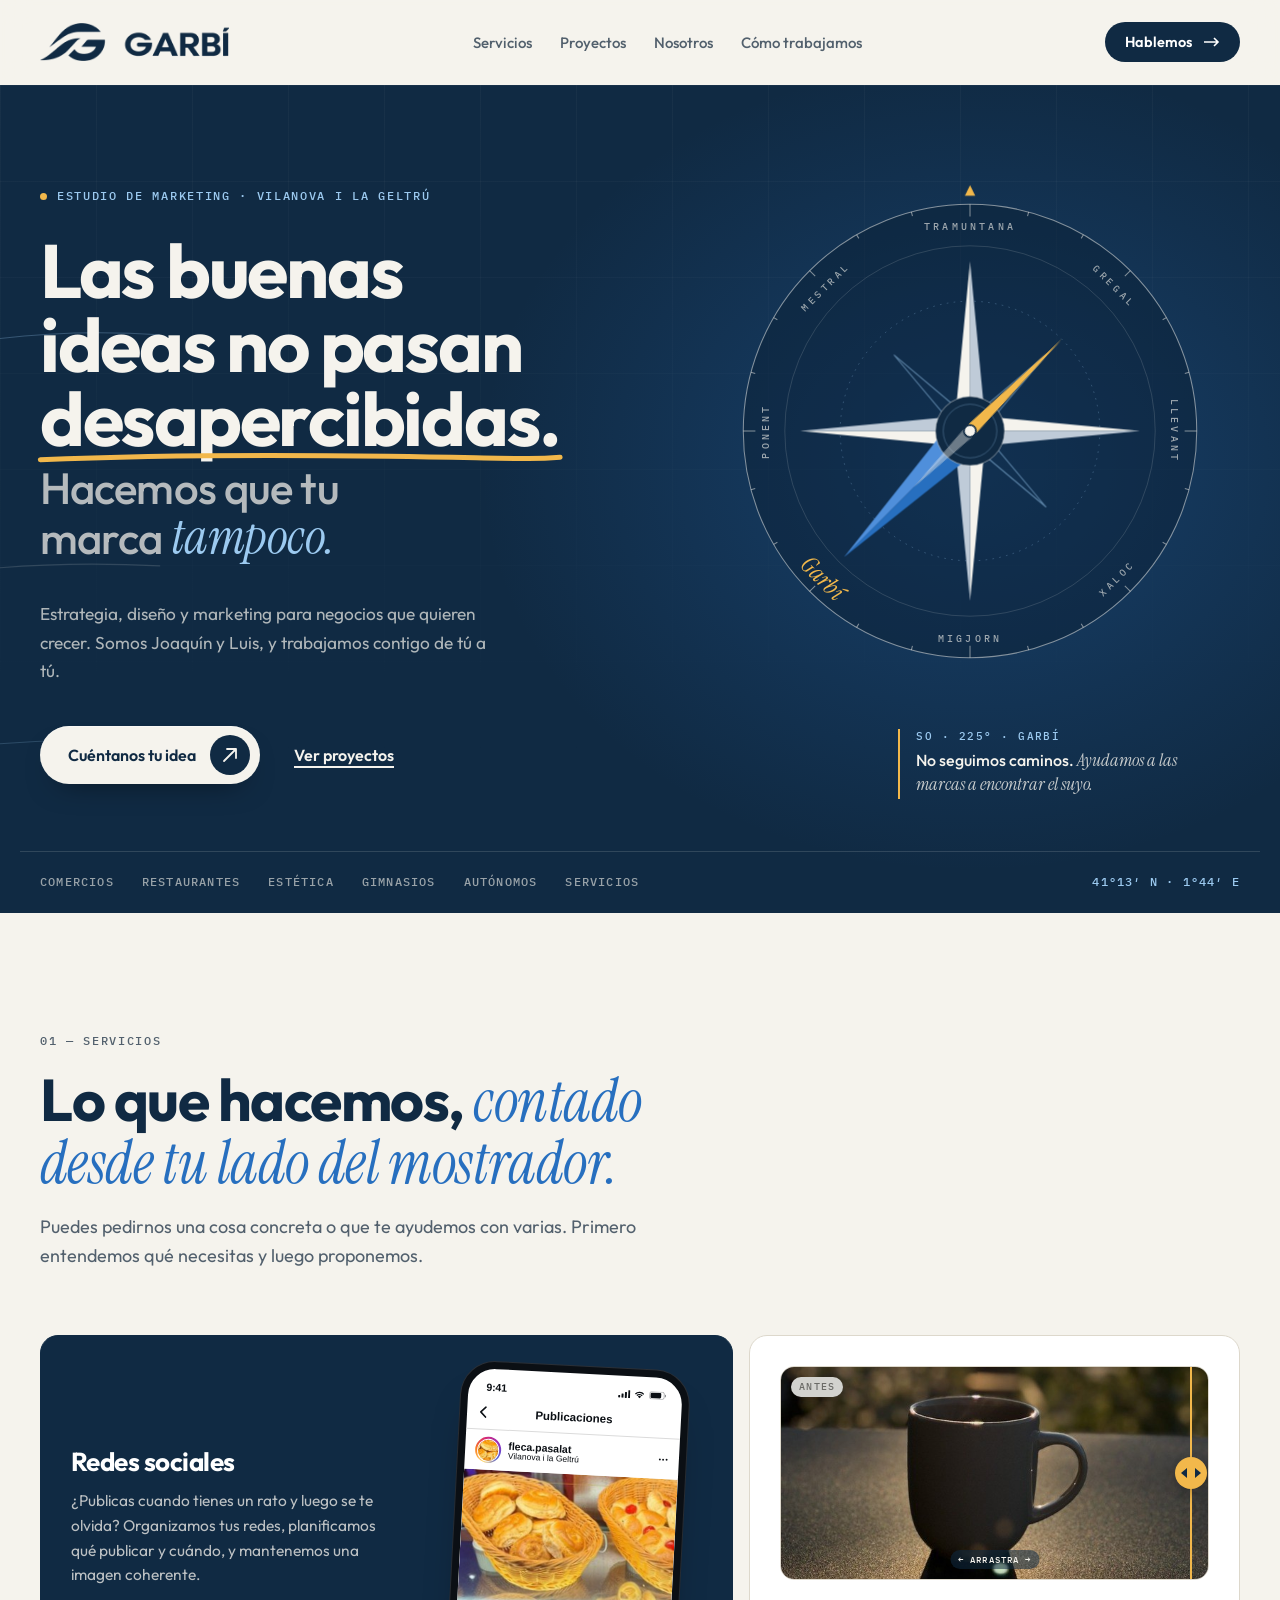
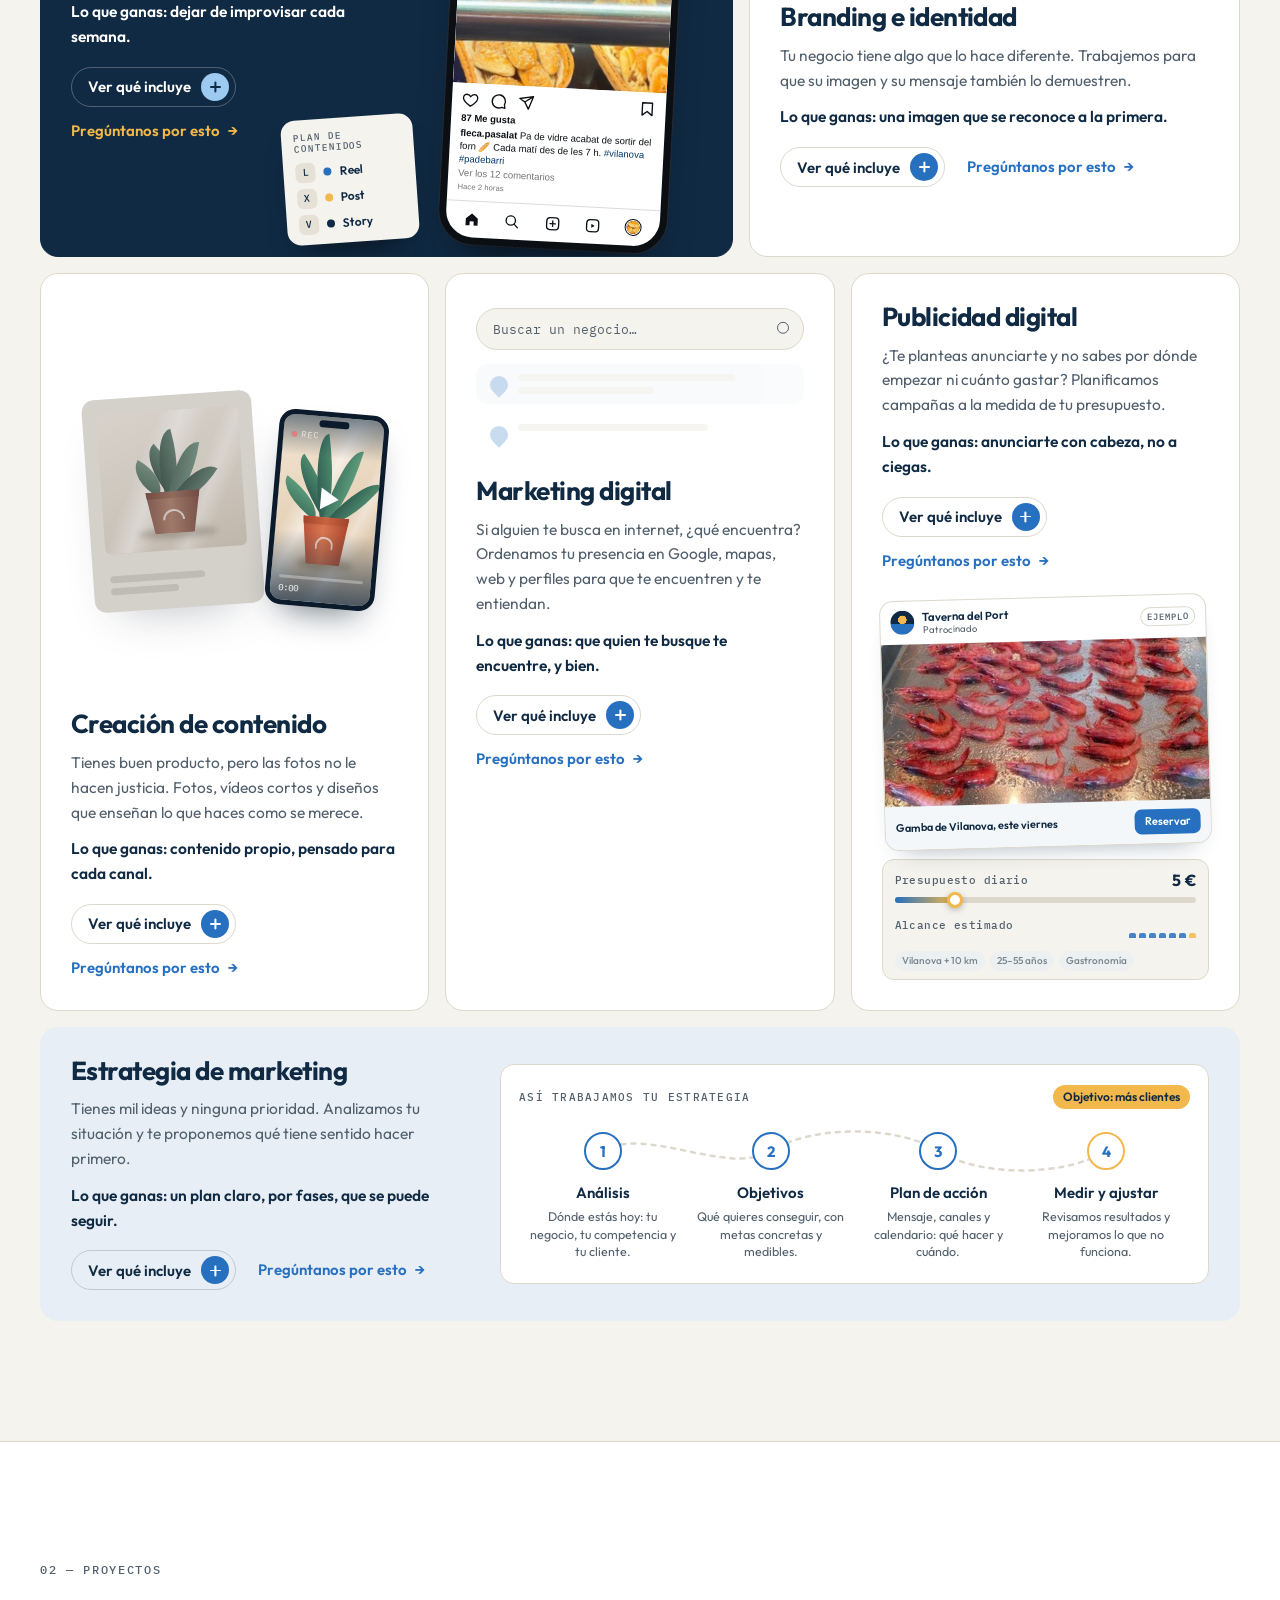
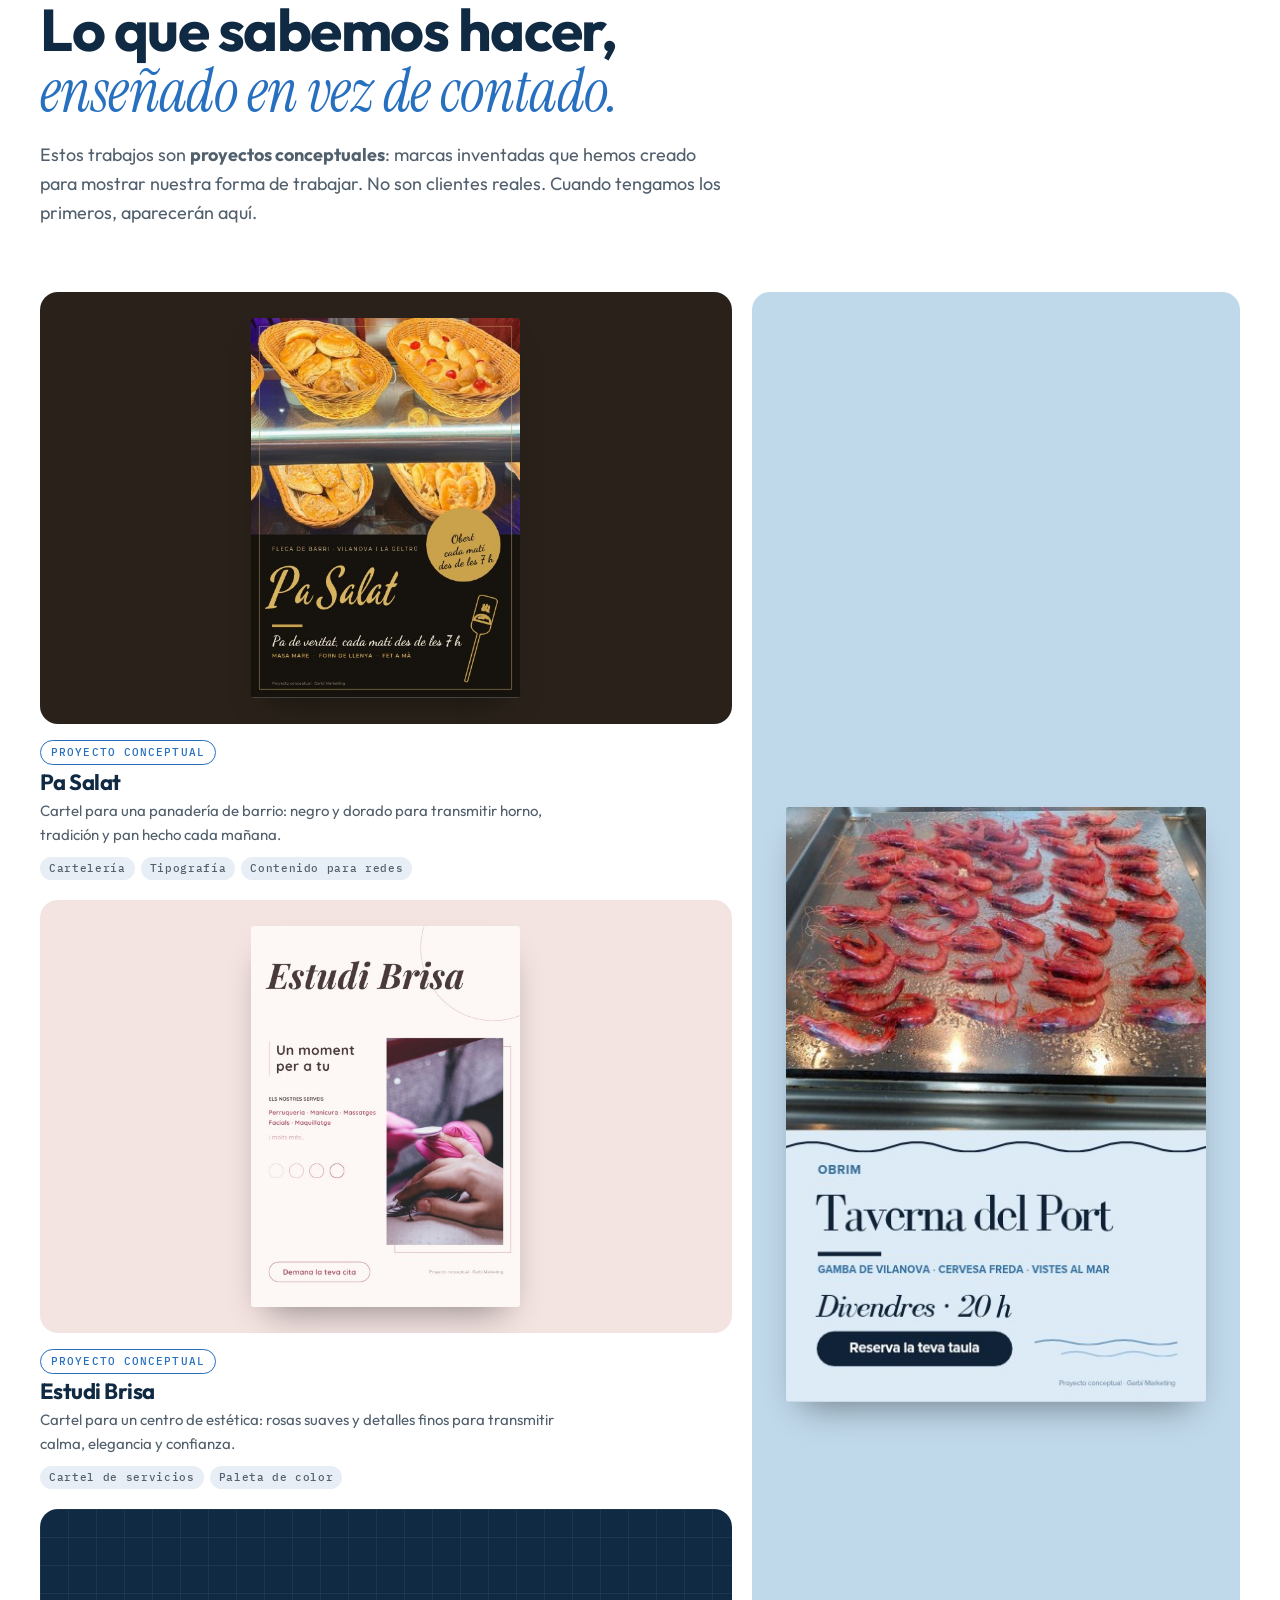
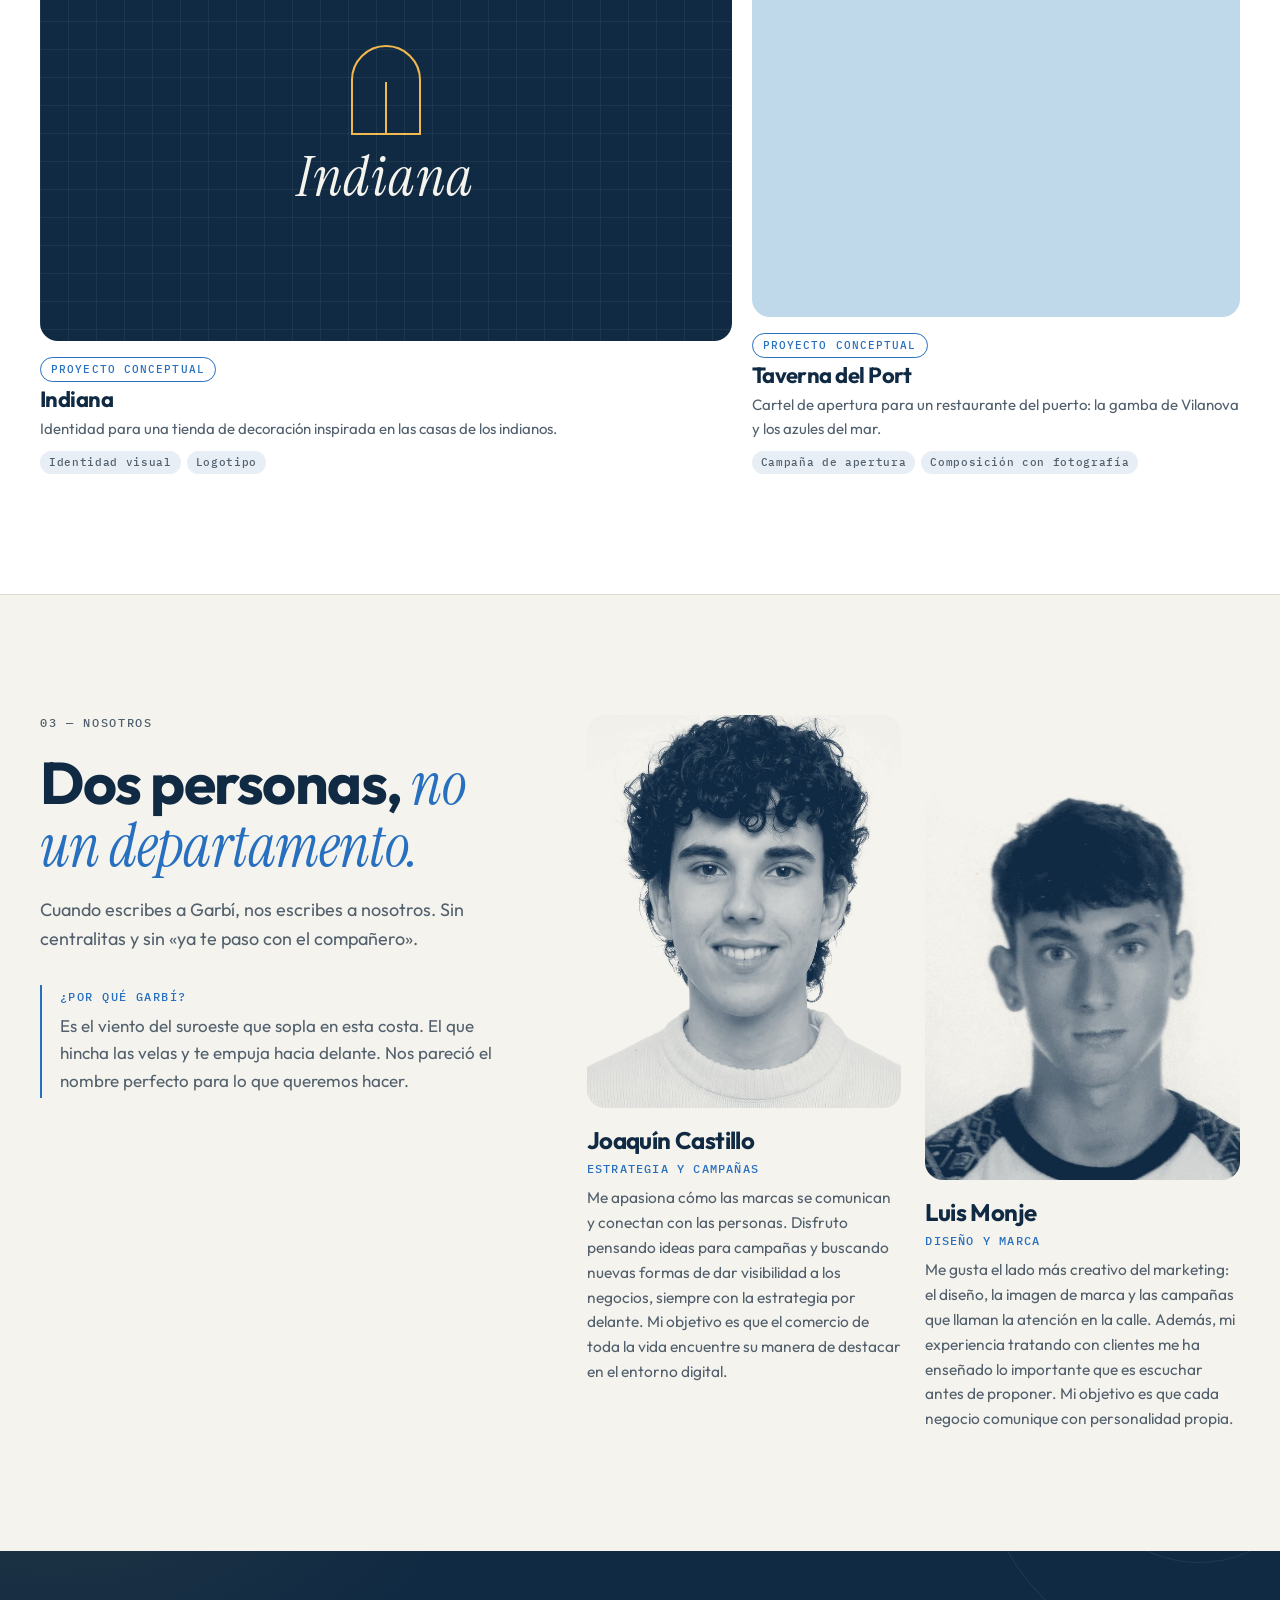
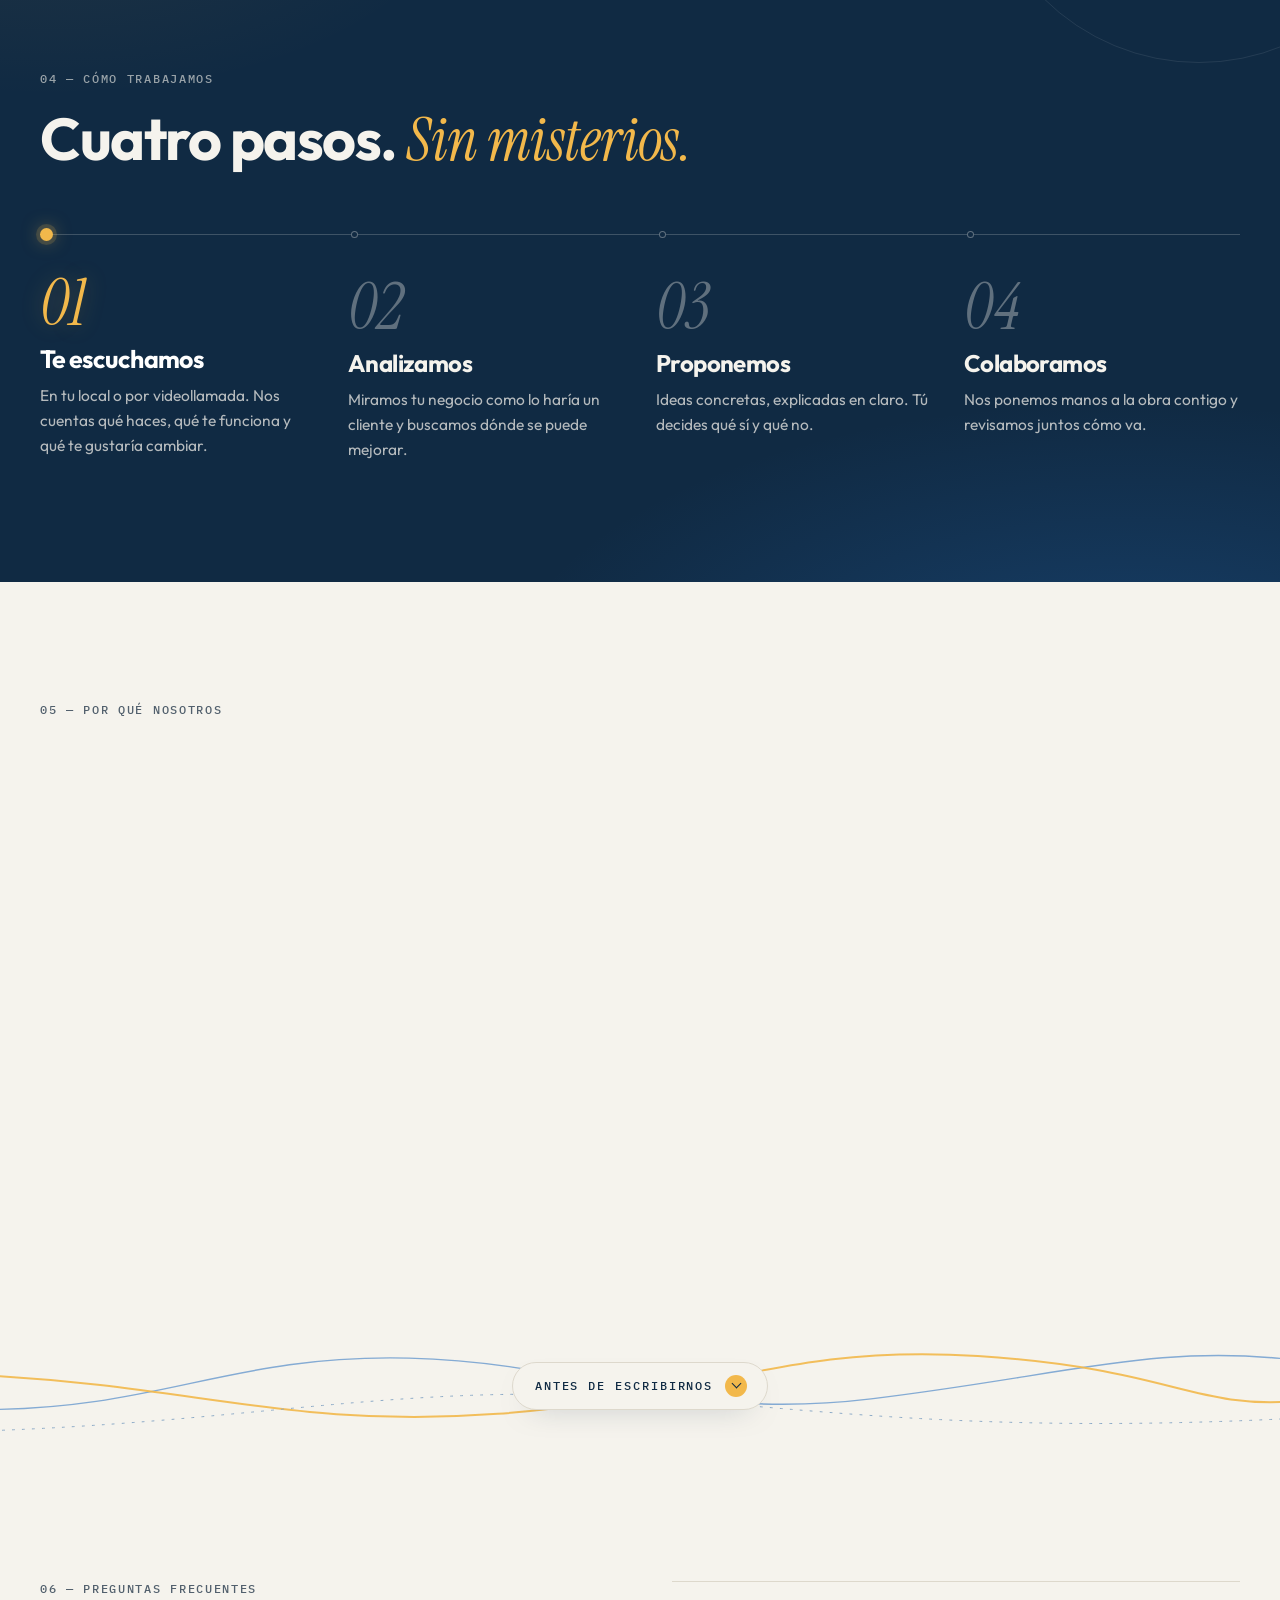
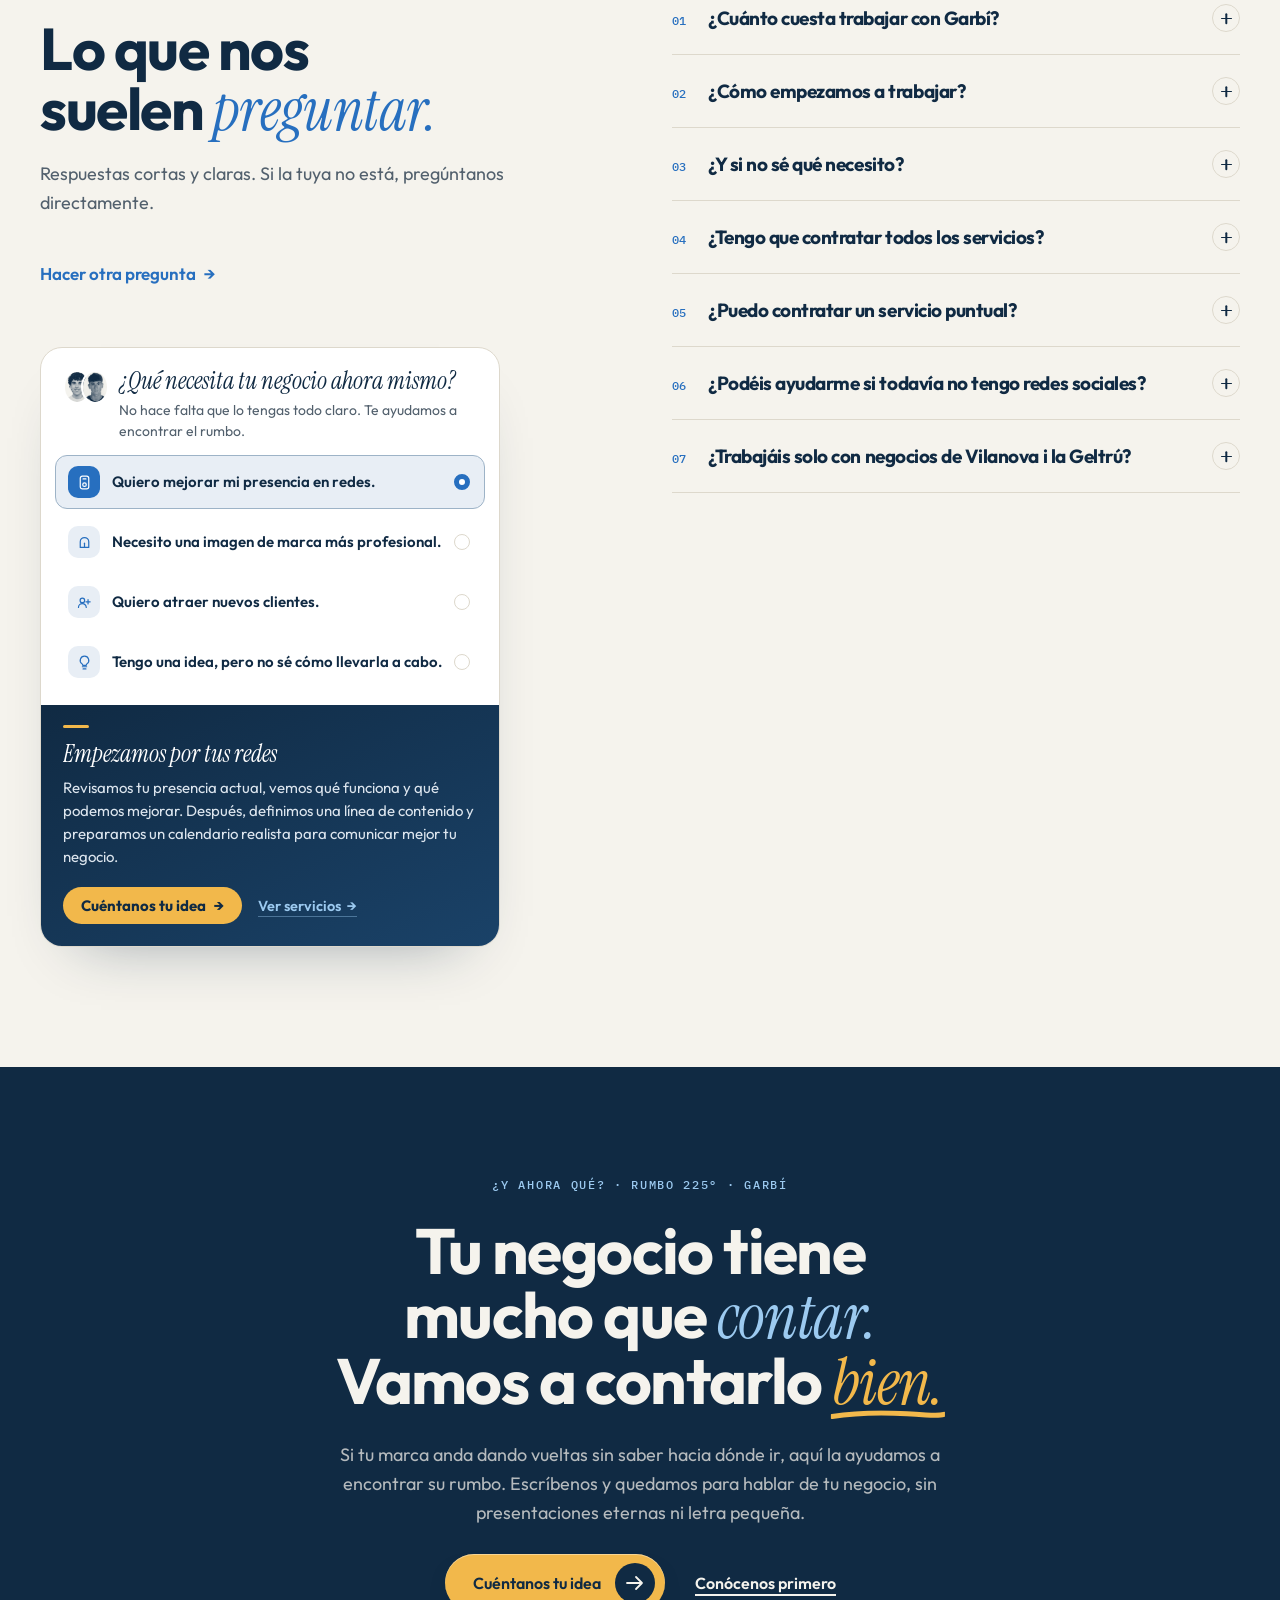
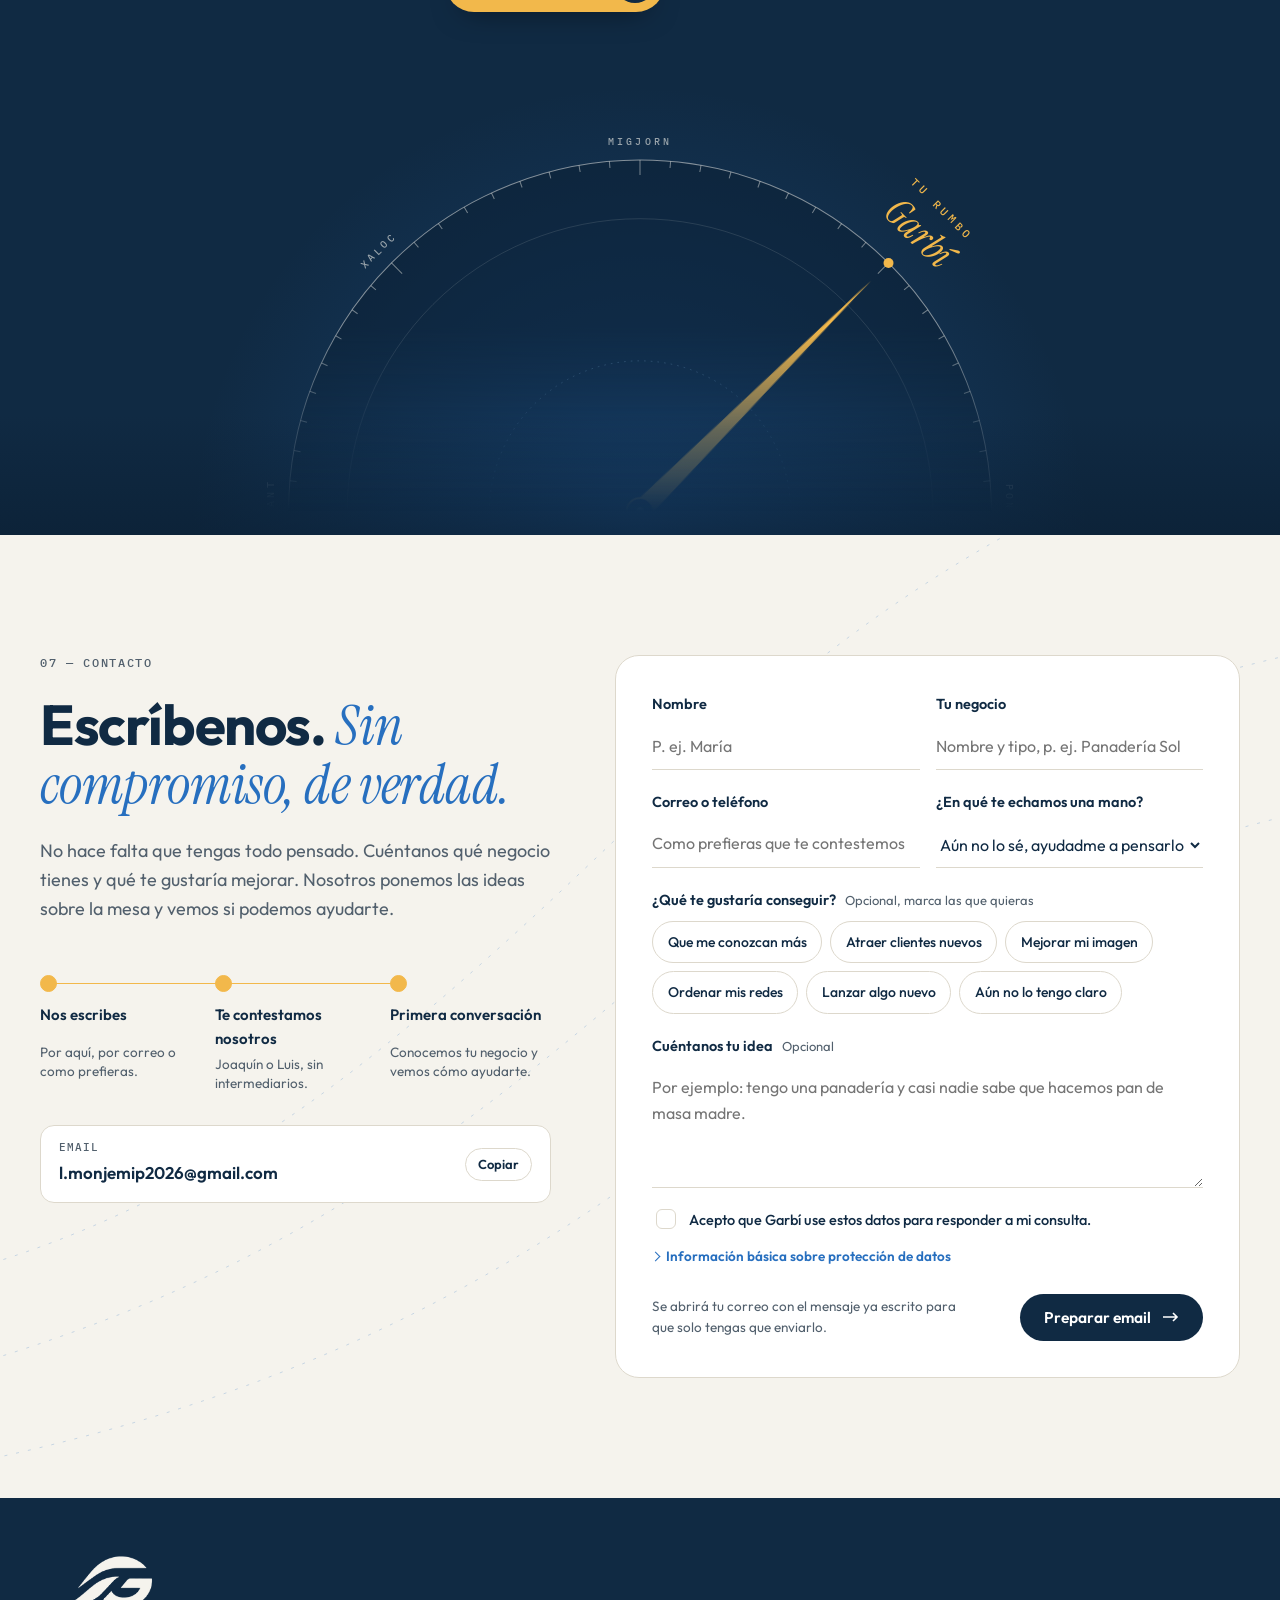
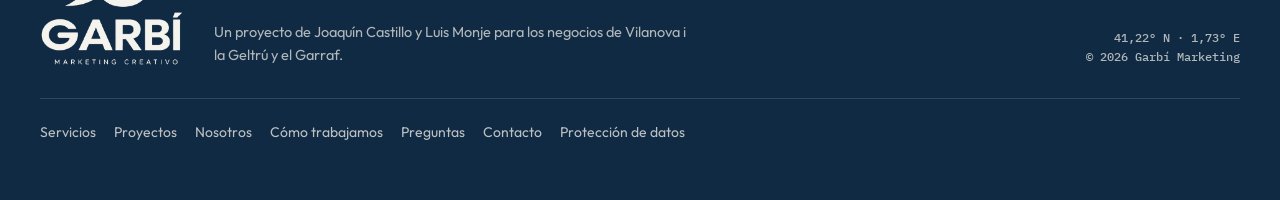
==== commit d6bbe156: "Nueva versión de la web: preguntas, servicios e imagen para compartir" ====
--- a/index.html
+++ b/index.html
@@ -4,33 +4,37 @@
 <meta charset="utf-8">
 <meta name="viewport" content="width=device-width, initial-scale=1, viewport-fit=cover">
 <title>Garbí | Marketing para pymes en Vilanova i la Geltrú y el Garraf</title>
-<meta name="description" content="Garbí Marketing: estrategia, diseño y marketing para negocios de Vilanova i la Geltrú y el Garraf. Joaquín Castillo y Luis Monje, trato directo de persona a persona.">
+<meta name="description" content="Estudio de marketing en Vilanova i la Geltrú: redes sociales, branding, contenido, publicidad y estrategia para pequeños negocios del Garraf. Trato directo con Joaquín y Luis.">
 <meta name="theme-color" content="#102A43">
 <link rel="canonical" href="https://garbimarketing.github.io/">
-<link rel="icon" href="favicon.png" type="image/png">
-<link rel="apple-touch-icon" href="apple-touch-icon.png">
+<link rel="icon" href="favicon.png?v=2" type="image/png">
+<link rel="apple-touch-icon" href="apple-touch-icon.png?v=2">
 <meta property="og:type" content="website">
 <meta property="og:locale" content="es_ES">
 <meta property="og:site_name" content="Garbí Marketing">
 <meta property="og:title" content="Garbí Marketing · Vilanova i la Geltrú">
-<meta property="og:description" content="Estrategia, diseño y marketing para negocios que quieren crecer.">
+<meta property="og:description" content="Estudio de marketing en Vilanova i la Geltrú para pequeños negocios del Garraf.">
+<meta property="og:image:alt" content="Garbí Marketing: Las buenas ideas no pasan desapercibidas. Tu marca tampoco.">
 <meta property="og:url" content="https://garbimarketing.github.io/">
-<meta property="og:image" content="https://garbimarketing.github.io/og-image.png">
+<meta property="og:image" content="https://garbimarketing.github.io/og-image.png?v=2">
 <meta name="twitter:card" content="summary_large_image">
 <script type="application/ld+json">
-{"@context":"https://schema.org","@type":"ProfessionalService","name":"Garbí Marketing","description":"Estrategia, diseño y marketing para pymes, comercios y autónomos de Vilanova i la Geltrú y el Garraf.","url":"https://garbimarketing.github.io/","areaServed":["Vilanova i la Geltrú","Garraf"],"founder":[{"@type":"Person","name":"Joaquín Castillo"},{"@type":"Person","name":"Luis Monje"}]}
+{"@context": "https://schema.org", "@type": "ProfessionalService", "name": "Garbí Marketing", "description": "Estudio de marketing en Vilanova i la Geltrú: redes sociales, branding, creación de contenido, marketing digital, publicidad y estrategia para pequeños negocios del Garraf.", "url": "https://garbimarketing.github.io/", "logo": "https://garbimarketing.github.io/logo.png", "image": "https://garbimarketing.github.io/og-image.png?v=2", "address": {"@type": "PostalAddress", "addressLocality": "Vilanova i la Geltrú", "addressRegion": "Barcelona", "addressCountry": "ES"}, "areaServed": ["Vilanova i la Geltrú", "Sant Pere de Ribes", "Sitges", "Cubelles", "Canyelles", "Garraf"], "knowsAbout": ["Gestión de redes sociales", "Branding e identidad de marca", "Creación de contenido", "Marketing digital", "Publicidad digital", "Estrategia de marketing"], "founder": [{"@type": "Person", "name": "Joaquín Castillo"}, {"@type": "Person", "name": "Luis Monje"}]}
+</script>
+<script type="application/ld+json">
+{"@context": "https://schema.org", "@type": "FAQPage", "mainEntity": [{"@type": "Question", "name": "¿Cuánto cuesta trabajar con Garbí?", "acceptedAnswer": {"@type": "Answer", "text": "Depende de lo que necesite tu negocio, por eso no tenemos tarifas cerradas. Primero hablamos, entendemos tu situación y te preparamos una propuesta adaptada, con el precio claro antes de empezar."}}, {"@type": "Question", "name": "¿Cómo empezamos a trabajar?", "acceptedAnswer": {"@type": "Answer", "text": "Nos escribes por el formulario o por correo y quedamos para una primera conversación, sin compromiso. Con lo que nos cuentes preparamos una propuesta y, si te encaja, arrancamos. Es el mismo proceso que ves en «Cómo trabajamos»."}}, {"@type": "Question", "name": "¿Y si no sé qué necesito?", "acceptedAnswer": {"@type": "Answer", "text": "Es lo más habitual. Cuéntanos qué te preocupa o qué te gustaría conseguir y lo pensamos juntos: para eso sirve la primera conversación."}}, {"@type": "Question", "name": "¿Tengo que contratar todos los servicios?", "acceptedAnswer": {"@type": "Answer", "text": "No. Puedes pedirnos solo lo que necesites. A veces una sola cosa bien hecha es suficiente; si creemos que conviene algo más, te explicaremos por qué y decides tú."}}, {"@type": "Question", "name": "¿Puedo contratar un servicio puntual?", "acceptedAnswer": {"@type": "Answer", "text": "Sí. Un logotipo, unas fotos, una campaña concreta… No todo tiene que ser un servicio continuado."}}, {"@type": "Question", "name": "¿Podéis ayudarme si todavía no tengo redes sociales?", "acceptedAnswer": {"@type": "Answer", "text": "Sí. Empezamos por decidir en qué redes tiene sentido que estés, creamos los perfiles con tu imagen y preparamos las primeras publicaciones."}}, {"@type": "Question", "name": "¿Trabajáis solo con negocios de Vilanova i la Geltrú?", "acceptedAnswer": {"@type": "Answer", "text": "No. Estamos en Vilanova y trabajamos sobre todo con negocios del Garraf y alrededores: Sant Pere de Ribes, Sitges, Cubelles, Canyelles… Si estás en otra zona, escríbenos y lo hablamos."}}]}
 </script>
 <link rel="preconnect" href="https://fonts.googleapis.com">
 <link rel="preconnect" href="https://fonts.gstatic.com" crossorigin>
 <link rel="stylesheet" href="https://fonts.googleapis.com/css2?family=Outfit:wght@400;500;600;700;800&family=Instrument+Serif:ital@0;1&family=IBM+Plex+Mono:wght@400;500&display=swap">
-<link rel="stylesheet" href="styles.css?v=35">
+<link rel="stylesheet" href="styles.css?v=69">
 </head>
 <body>
 <a class="skip" href="#contenido">Saltar al contenido</a>
 
 <header class="top" id="top">
   <div class="wrap nav">
-    <a href="#inicio" class="brand" aria-label="Garbí Marketing, ir al inicio"><img class="brand-logo on-light" src="logo.png" alt="Garbí Marketing" width="600" height="255"><img class="brand-logo on-dark" src="logo-white.png" alt="" width="600" height="255"></a>
+    <a href="#inicio" class="brand" aria-label="Garbí Marketing, ir al inicio"><img class="brand-logo on-light" src="logo.png?v=2" alt="Garbí Marketing" width="876" height="176"><img class="brand-logo on-dark" src="logo-white.png?v=2" alt="" width="876" height="176"></a>
     <nav aria-label="Principal">
       <ul class="menu" id="menu">
         <li><a href="#servicios">Servicios</a></li>
@@ -90,19 +94,19 @@
 
     <div class="bento">
       <!-- Redes: grande, con mockup de móvil -->
-      <article class="tile t-redes">
+      <article class="tile t-redes" data-svc="redes">
         <div class="tile-copy">
           <h3>Redes sociales</h3>
-          <p>¿Publicas cuando tienes un rato y luego se te olvida? Organizamos tus redes, creamos contenido con sentido y mantenemos una imagen coherente.</p>
+          <p>¿Publicas cuando tienes un rato y luego se te olvida? Organizamos tus redes, planificamos qué publicar y cuándo, y mantenemos una imagen coherente.</p>
           <p class="gain">Lo que ganas: dejar de improvisar cada semana.</p>
-          <a class="svc-cta" href="#contacto" data-service="Gestión de redes sociales">Pregúntanos por esto</a>
+          <div class="svc-actions"><button class="svc-more" type="button" data-svc="redes" aria-haspopup="dialog" aria-controls="svc-sheet">Ver qué incluye<i aria-hidden="true"></i></button><a class="svc-cta" href="#contacto" data-service="Gestión de redes sociales">Pregúntanos por esto</a></div>
         </div>
         <div class="mock social" aria-hidden="true">
           <div class="phone">
             <div class="sb"><span>9:41</span><span class="sb-r"><svg viewBox="0 0 18 12"><rect x="0" y="8" width="3" height="4" rx=".6"/><rect x="5" y="5.5" width="3" height="6.5" rx=".6"/><rect x="10" y="3" width="3" height="9" rx=".6"/><rect x="15" y="0" width="3" height="12" rx=".6"/></svg><svg viewBox="0 0 16 12"><path d="M8 11.5 5.6 9a3.4 3.4 0 0 1 4.8 0zM3.3 6.8a6.6 6.6 0 0 1 9.4 0l-1.4 1.4a4.6 4.6 0 0 0-6.6 0zM1 4.5a9.9 9.9 0 0 1 14 0l-1.4 1.4a7.9 7.9 0 0 0-11.2 0z"/></svg><svg viewBox="0 0 26 12"><rect x=".5" y=".5" width="22" height="11" rx="3" fill="none" stroke="currentColor" opacity=".45"/><rect x="2" y="2" width="16" height="8" rx="1.8"/><rect x="23.6" y="4" width="1.6" height="4" rx=".8" opacity=".45"/></svg></span></div>
             <div class="ig-bar"><svg viewBox="0 0 24 24"><path d="M15 5 8 12l7 7" fill="none" stroke="currentColor" stroke-width="2.2" stroke-linecap="round" stroke-linejoin="round"/></svg><b>Publicaciones</b><i></i></div>
-            <div class="ig-head"><span class="av"><img src="ig-avatar.jpg" alt=""></span><span class="ig-name">fleca.pasalat<small>Vilanova i la Geltrú</small></span><span class="dots">•••</span></div>
-            <div class="ig-post"><img src="ig-pasalat.jpg" alt=""><span class="hearts"></span></div>
+            <div class="ig-head"><span class="av"><img src="ig-avatar.jpg" alt="" loading="lazy" decoding="async"></span><span class="ig-name">fleca.pasalat<small>Vilanova i la Geltrú</small></span><span class="dots">•••</span></div>
+            <div class="ig-post"><img src="ig-pasalat.jpg" alt="" loading="lazy" decoding="async"><span class="hearts"></span></div>
             <div class="ig-actions">
               <svg class="heart" viewBox="0 0 24 24"><path d="M12 21s-7.5-4.6-9.6-9.2C.9 8.5 2.9 4.5 6.6 4.5c2.2 0 3.8 1.2 5.4 3.1 1.6-1.9 3.2-3.1 5.4-3.1 3.7 0 5.7 4 4.2 7.3C19.5 16.4 12 21 12 21z"/></svg>
               <svg viewBox="0 0 24 24"><path d="M20.6 16.8A9.3 9.3 0 1 0 17 20.4L21.5 21.5z" fill="none" stroke="currentColor" stroke-width="1.9" stroke-linejoin="round"/></svg>
@@ -113,7 +117,7 @@
             <p class="ig-cap"><b>fleca.pasalat</b> Pa de vidre acabat de sortir del forn 🥖 Cada matí des de les 7 h. <span>#vilanova #padebarri</span></p>
             <p class="ig-more">Ver los 12 comentarios</p>
             <p class="ig-time">Hace 2 horas</p>
-            <div class="ig-nav"><svg viewBox="0 0 24 24"><path d="M3 10.5 12 3l9 7.5V21h-6v-6H9v6H3z"/></svg><svg viewBox="0 0 24 24"><circle cx="10.5" cy="10.5" r="7" fill="none" stroke="currentColor" stroke-width="2"/><path d="m16 16 5 5" stroke="currentColor" stroke-width="2" stroke-linecap="round"/></svg><svg viewBox="0 0 24 24"><rect x="3" y="3" width="18" height="18" rx="5" fill="none" stroke="currentColor" stroke-width="2"/><path d="M12 8v8M8 12h8" stroke="currentColor" stroke-width="2" stroke-linecap="round"/></svg><svg viewBox="0 0 24 24"><rect x="3" y="3" width="18" height="18" rx="5" fill="none" stroke="currentColor" stroke-width="2"/><path d="m10 9 5 3-5 3z"/></svg><span class="me"><img src="ig-avatar.jpg" alt=""></span></div>
+            <div class="ig-nav"><svg viewBox="0 0 24 24"><path d="M3 10.5 12 3l9 7.5V21h-6v-6H9v6H3z"/></svg><svg viewBox="0 0 24 24"><circle cx="10.5" cy="10.5" r="7" fill="none" stroke="currentColor" stroke-width="2"/><path d="m16 16 5 5" stroke="currentColor" stroke-width="2" stroke-linecap="round"/></svg><svg viewBox="0 0 24 24"><rect x="3" y="3" width="18" height="18" rx="5" fill="none" stroke="currentColor" stroke-width="2"/><path d="M12 8v8M8 12h8" stroke="currentColor" stroke-width="2" stroke-linecap="round"/></svg><svg viewBox="0 0 24 24"><rect x="3" y="3" width="18" height="18" rx="5" fill="none" stroke="currentColor" stroke-width="2"/><path d="m10 9 5 3-5 3z"/></svg><span class="me"><img src="ig-avatar.jpg" alt="" loading="lazy" decoding="async"></span></div>
           </div>
           <div class="cal">
             <span class="cal-t">Plan de contenidos</span>
@@ -123,35 +127,36 @@
       </article>
 
       <!-- Branding -->
-      <article class="tile t-brand">
+      <article class="tile t-brand" data-svc="brand">
         <div class="mock ba" aria-hidden="true">
-          <div class="ba-before"><img src="brand-antes.jpg" alt="" draggable="false"><span class="ba-tag">Antes</span></div>
-          <div class="ba-after"><img src="brand-despues.jpg" alt="" draggable="false"><span class="ba-tag">Después</span></div>
+          <div class="ba-before"><img src="brand-antes.jpg" alt="" draggable="false" loading="lazy" decoding="async"><span class="ba-tag">Antes</span></div>
+          <div class="ba-after"><img src="brand-despues.jpg" alt="" draggable="false" loading="lazy" decoding="async"><span class="ba-tag">Después</span></div>
           <span class="ba-handle"><b></b></span>
         </div>
         <div class="tile-copy">
           <h3>Branding e identidad</h3>
           <p>Tu negocio tiene algo que lo hace diferente. Trabajemos para que su imagen y su mensaje también lo demuestren.</p>
           <p class="gain">Lo que ganas: una imagen que se reconoce a la primera.</p>
-          <a class="svc-cta" href="#contacto" data-service="Branding e identidad de marca">Pregúntanos por esto</a>
+          <div class="svc-actions"><button class="svc-more" type="button" data-svc="brand" aria-haspopup="dialog" aria-controls="svc-sheet">Ver qué incluye<i aria-hidden="true"></i></button><a class="svc-cta" href="#contacto" data-service="Branding e identidad de marca">Pregúntanos por esto</a></div>
         </div>
       </article>
 
       <!-- Contenido -->
-      <article class="tile t-cont">
+      <article class="tile t-cont" data-svc="cont">
         <div class="mock content" aria-hidden="true">
-          <div class="photo"><span class="cup"><i></i></span><span class="saucer"></span><span class="cap"><b class="ln w70"></b><b class="ln w50"></b></span></div>
-          <div class="reel"><span class="rec">REC</span><span class="play"></span><span class="prog"><i></i></span><span class="time">0:15</span></div>
+          <div class="photo"><span class="shot plant"><span class="pl-lt"></span><span class="pl-sh"></span><span class="pl-lv v1"></span><span class="pl-lv v2"></span><span class="pl-lv v3"></span><span class="pl-lv v4"></span><span class="pl-lv v5"></span><span class="pl-pot"><i></i></span></span><span class="cap"><b class="ln w70"></b><b class="ln w50"></b></span><span class="vf"><i></i><i></i><i></i><i></i></span><span class="af"></span><span class="flash"></span></div>
+          <div class="reel"><span class="scene plant"><span class="pl-lt"></span><span class="pl-sh"></span><span class="pl-lv v1"></span><span class="pl-lv v2"></span><span class="pl-lv v3"></span><span class="pl-lv v4"></span><span class="pl-lv v5"></span><span class="pl-pot"><i></i></span></span><span class="sub">hecho a mano</span><span class="rec">REC</span><span class="play"></span><span class="prog"><i></i></span><span class="time">0:00</span></div>
         </div>
         <div class="tile-copy">
           <h3>Creación de contenido</h3>
-          <p>Tienes buen producto, pero las fotos no le hacen justicia. Ideas, diseños, fotos y vídeos cortos que enseñan lo que haces como se merece.</p>
-          <a class="svc-cta" href="#contacto" data-service="Creación de contenido">Pregúntanos por esto</a>
+          <p>Tienes buen producto, pero las fotos no le hacen justicia. Fotos, vídeos cortos y diseños que enseñan lo que haces como se merece.</p>
+          <p class="gain">Lo que ganas: contenido propio, pensado para cada canal.</p>
+          <div class="svc-actions"><button class="svc-more" type="button" data-svc="cont" aria-haspopup="dialog" aria-controls="svc-sheet">Ver qué incluye<i aria-hidden="true"></i></button><a class="svc-cta" href="#contacto" data-service="Creación de contenido">Pregúntanos por esto</a></div>
         </div>
       </article>
 
       <!-- Marketing digital -->
-      <article class="tile t-digital">
+      <article class="tile t-digital" data-svc="digital">
         <div class="mock search" aria-hidden="true">
           <div class="bar"><span class="typed" data-text="panadería en vilanova">Buscar un negocio…</span><span class="caret"></span></div>
           <div class="res"><b></b><span class="ln w80"></span><span class="ln w50"></span></div>
@@ -159,43 +164,124 @@
         </div>
         <div class="tile-copy">
           <h3>Marketing digital</h3>
-          <p>Si alguien te busca en internet, ¿qué encuentra? Revisamos dónde apareces y cómo llegar mejor a la gente que te interesa.</p>
-          <a class="svc-cta" href="#contacto" data-service="Marketing digital">Pregúntanos por esto</a>
+          <p>Si alguien te busca en internet, ¿qué encuentra? Ordenamos tu presencia en Google, mapas, web y perfiles para que te encuentren y te entiendan.</p>
+          <p class="gain">Lo que ganas: que quien te busque te encuentre, y bien.</p>
+          <div class="svc-actions"><button class="svc-more" type="button" data-svc="digital" aria-haspopup="dialog" aria-controls="svc-sheet">Ver qué incluye<i aria-hidden="true"></i></button><a class="svc-cta" href="#contacto" data-service="Marketing digital">Pregúntanos por esto</a></div>
         </div>
       </article>
 
       <!-- Publicidad -->
-      <article class="tile t-ads">
+      <article class="tile t-ads" data-svc="ads">
         <div class="tile-copy">
           <h3>Publicidad digital</h3>
           <p>¿Te planteas anunciarte y no sabes por dónde empezar ni cuánto gastar? Planificamos campañas a la medida de tu presupuesto.</p>
           <p class="gain">Lo que ganas: anunciarte con cabeza, no a ciegas.</p>
-          <a class="svc-cta" href="#contacto" data-service="Publicidad digital">Pregúntanos por esto</a>
+          <div class="svc-actions"><button class="svc-more" type="button" data-svc="ads" aria-haspopup="dialog" aria-controls="svc-sheet">Ver qué incluye<i aria-hidden="true"></i></button><a class="svc-cta" href="#contacto" data-service="Publicidad digital">Pregúntanos por esto</a></div>
         </div>
         <div class="mock adcard" aria-hidden="true">
-          <span class="sp">Patrocinado</span>
-          <span class="img"></span>
-          <span class="ln w70"></span>
-          <div class="budget"><span>Presupuesto</span><i><b></b></i></div>
+          <div class="ad-post">
+            <div class="ad-top"><span class="ad-av"></span><span class="ad-who"><b>Taverna del Port</b><small>Patrocinado</small></span><span class="ad-chip">Ejemplo</span></div>
+            <div class="ad-img"><img src="ad-taverna.jpg" alt="" loading="lazy" decoding="async"><span class="ad-pin">📍 a 2 km</span></div>
+            <div class="ad-foot"><span>Gamba de Vilanova, este viernes</span><span class="ad-btn">Reservar</span></div>
+          </div>
+          <div class="ad-panel">
+            <div class="ad-row"><span>Presupuesto diario</span><b class="ad-eur"><i data-from="5" data-to="12">5</i> €</b></div>
+            <div class="ad-slider"><i></i><b></b></div>
+            <div class="ad-row ad-reach"><span>Alcance estimado</span><span class="ad-bars"><i></i><i></i><i></i><i></i><i></i><i></i><i></i></span></div>
+            <div class="ad-tags"><span>Vilanova + 10 km</span><span>25–55 años</span><span>Gastronomía</span></div>
+          </div>
         </div>
       </article>
 
       <!-- Estrategia -->
-      <article class="tile t-strat">
+      <article class="tile t-strat" data-svc="strat">
         <div class="tile-copy">
           <h3>Estrategia de marketing</h3>
           <p>Tienes mil ideas y ninguna prioridad. Analizamos tu situación y te proponemos qué tiene sentido hacer primero.</p>
           <p class="gain">Lo que ganas: un plan claro, por fases, que se puede seguir.</p>
-          <a class="svc-cta" href="#contacto" data-service="Estrategia de marketing">Pregúntanos por esto</a>
-        </div>
-        <div class="mock plan" aria-hidden="true">
-          <div class="plan-head"><span class="plan-k">Hoja de ruta · ejemplo</span><span class="plan-bar"><i></i></span></div>
-          <ol class="phases">
-            <li><b>Mes 1</b><strong>Diagnóstico</strong><span>Cómo te ven hoy</span><span>Tu competencia</span><span>Tu cliente ideal</span></li>
-            <li><b>Mes 2</b><strong>Imagen y mensaje</strong><span>Qué te hace diferente</span><span>Tono y estilo</span><span>Canales prioritarios</span></li>
-            <li><b>Mes 3</b><strong>Acción y revisión</strong><span>Calendario de acciones</span><span>Primeros contenidos</span><span>Qué funciona y qué ajustar</span></li>
-          </ol>
-        </div>
+          <div class="svc-actions"><button class="svc-more" type="button" data-svc="strat" aria-haspopup="dialog" aria-controls="svc-sheet">Ver qué incluye<i aria-hidden="true"></i></button><a class="svc-cta" href="#contacto" data-service="Estrategia de marketing">Pregúntanos por esto</a></div>
+        </div>
+        <div class="mock route" aria-hidden="true">
+          <div class="rt-head"><span class="rt-k">Así trabajamos tu estrategia</span><span class="rt-goal">Objetivo: más clientes</span></div>
+          <div class="rt-map">
+            <svg class="rt-line" viewBox="0 0 600 56" preserveAspectRatio="none"><path class="rt-base" d="M75 28 C112 2 188 54 225 28 S338 2 375 28 S488 54 525 28"/></svg><svg class="rt-line rt-fill" viewBox="0 0 600 56" preserveAspectRatio="none"><path class="rt-draw" d="M75 28 C112 2 188 54 225 28 S338 2 375 28 S488 54 525 28"/></svg>
+            <ol class="rt-stops">
+              <li><span class="rt-n">1</span><strong>Análisis</strong><em>Dónde estás hoy: tu negocio, tu competencia y tu cliente.</em></li>
+              <li><span class="rt-n">2</span><strong>Objetivos</strong><em>Qué quieres conseguir, con metas concretas y medibles.</em></li>
+              <li><span class="rt-n">3</span><strong>Plan de acción</strong><em>Mensaje, canales y calendario: qué hacer y cuándo.</em></li>
+              <li><span class="rt-n">4</span><strong>Medir y ajustar</strong><em>Revisamos resultados y mejoramos lo que no funciona.</em></li>
+            </ol>
+          </div>
+        </div>
+      </article>
+    </div>
+    <!-- Detalle de cada servicio: se muestra en el panel al pulsar «Ver qué incluye». Editable aquí. -->
+    <div class="svc-data" hidden>
+      <article data-key="redes" data-name="Redes sociales" data-short="Redes" data-form="Gestión de redes sociales">
+        <h3 class="sv-title">Redes sociales</h3>
+        <p class="sv-lead">Nos ocupamos del día a día de tus redes: qué publicar, cuándo y con qué tono, para que tu perfil tenga constancia y una imagen coherente.</p>
+        <div class="cd is-phone"><div class="cd-stage"><div class="cd-phone" aria-hidden="true"><div class="cd-scr" data-scr="cal"><div class="rd-top"><small>Noviembre</small><b>Semana 2</b></div><ul class="rd-cal"><li><span>Lun</span><i class="t-reel">Reel · Así se hace</i></li><li><span>Mar</span><i class="t-story">Historia · Horario</i></li><li><span>Mié</span><i class="t-post">Post · Novedad</i></li><li><span>Jue</span><i class="t-story">Historia · Encuesta</i></li><li><span>Vie</span><i class="t-post">Carrusel · Fin de semana</i></li><li><span>Sáb</span><i class="t-reel">Reel · Clientes</i></li></ul></div><div class="cd-scr" data-scr="grid"><div class="rd-prof"><img src="ig-avatar.jpg" alt=""><div><b>fleca.pasalat</b><span>Fleca de barri · Vilanova</span></div></div><div class="rd-grid"><i class="p"><img src="ig-pasalat.jpg" alt=""></i><i class="n"><em>Pa de vidre</em></i><i class="p"><img src="ig-pasalat.jpg" alt=""></i><i class="s"><strong>7 h</strong></i><i class="p"><img src="ig-pasalat.jpg" alt=""></i><i class="n"><em>Pa de vidre</em></i><i class="p"><img src="ig-pasalat.jpg" alt=""></i><i class="s"><strong>7 h</strong></i><i class="p"><img src="ig-pasalat.jpg" alt=""></i></div></div><div class="cd-scr" data-scr="prog"><div class="rd-sched"><small>Programado</small><div class="rd-post"><img src="ig-pasalat.jpg" alt=""><p><b>Pa de vidre</b>Acabat de sortir del forn.</p></div><div class="rd-when"><span>Jueves</span><b>8:00</b></div><div class="rd-ok"><i></i>Listo para publicarse</div></div></div><div class="cd-scr" data-scr="com"><div class="rd-chat"><small>Comentarios</small><p class="u"><b>marta.vng</b> Teniu pa sense gluten?</p><p class="me"><b>fleca.pasalat</b> <span class="rd-type" data-type="Sí! Els dijous i divendres, encarrega’l el dia abans 🙂"></span></p></div></div></div><p class="cd-label">Ejemplo conceptual · marca inventada</p></div><p class="cd-desc" aria-live="polite"></p><div class="cd-formats"><span class="sv-k">Pulsa para verlo</span><button type="button" class="cd-f on" data-fmt="cal" aria-pressed="true"><i aria-hidden="true"><svg viewBox="0 0 24 24"><rect x="3.5" y="5" width="17" height="15" rx="2.5"/><path d="M3.5 10h17M8 3v4M16 3v4"/></svg></i><b>Calendario editorial</b><span><span>Qué se publica cada día y en qué formato, pensado con un mes de antelación.</span></span></button><button type="button" class="cd-f" data-fmt="grid" aria-pressed="false"><i aria-hidden="true"><svg viewBox="0 0 24 24"><rect x="4" y="4" width="7" height="7" rx="1.5"/><rect x="13" y="4" width="7" height="7" rx="1.5"/><rect x="4" y="13" width="7" height="7" rx="1.5"/><rect x="13" y="13" width="7" height="7" rx="1.5"/></svg></i><b>Perfil coherente</b><span><span>Un perfil que se reconoce de un vistazo: mismos colores, mismo tono, mismo estilo.</span></span></button><button type="button" class="cd-f" data-fmt="prog" aria-pressed="false"><i aria-hidden="true"><svg viewBox="0 0 24 24"><circle cx="12" cy="12" r="8.5"/><path d="M12 7.5V12l3 2"/></svg></i><b>Publicación programada</b><span><span>Las publicaciones salen solas, a la hora en la que tu público está conectado.</span></span></button><button type="button" class="cd-f" data-fmt="com" aria-pressed="false"><i aria-hidden="true"><svg viewBox="0 0 24 24"><path d="M5 17.5V7a2.5 2.5 0 0 1 2.5-2.5h9A2.5 2.5 0 0 1 19 7v6a2.5 2.5 0 0 1-2.5 2.5H9z"/><path d="M9 9.5h6M9 12h4"/></svg></i><b>Tono y respuestas</b><span><span>Respondemos comentarios y mensajes con la voz de tu negocio, sin respuestas de robot.</span></span></button></div></div>
+        <blockquote class="sv-pain"><span class="sv-k">¿Te suena?</span><p>«Publico cuando me acuerdo y no sé si sirve de algo.»</p></blockquote>
+        <div class="sv-sec"><h4 class="sv-k">Qué podemos hacer</h4><ul class="sv-list"><li>Gestión de Instagram</li><li>Gestión de TikTok</li><li>Planificación de publicaciones</li><li>Historias del día a día</li><li>Calendario editorial</li><li>Tono y estilo de comunicación</li></ul></div>
+        <div class="sv-sec"><h4 class="sv-k">Cómo lo trabajamos</h4><ol class="sv-steps"><li><b>Revisión</b><span>Vemos tu perfil y qué funciona ya.</span></li><li><b>Calendario</b><span>Planificamos el mes.</span></li><li><b>Publicación</b><span>Publicamos y respondemos.</span></li><li><b>Repaso</b><span>Vemos qué ha funcionado y ajustamos.</span></li></ol></div>
+        <div class="sv-sec"><h4 class="sv-k">Dónde trabajamos</h4><ul class="sv-tags"><li>Instagram</li><li>TikTok</li><li>Facebook</li><li>Meta Business Suite</li></ul></div>
+        <div class="sv-sec"><h4 class="sv-k">Lo que ganas</h4><ul class="sv-gain"><li>Constancia sin que te quite tiempo.</li><li>Un perfil reconocible en cada publicación.</li><li>Saber qué funciona y qué no, con un repaso periódico.</li></ul></div>
+        <p class="sv-diff"><span class="sv-k">No es lo mismo que…</span>Publicamos y gestionamos. Si necesitas fotos, vídeos o diseños nuevos, eso es <button type="button" class="sv-go" data-goto="cont">Creación de contenido →</button></p>
+      </article>
+      <article data-key="brand" data-name="Branding e identidad" data-short="Branding" data-form="Branding e identidad de marca">
+        <h3 class="sv-title">Branding e identidad</h3>
+        <p class="sv-lead">Definimos cómo se ve, cómo habla y cómo se reconoce tu negocio, para que el rótulo, las redes y la web cuenten lo mismo.</p>
+        <div class="cd is-board"><div class="cd-stage"><div class="cd-board" aria-hidden="true"><div class="cd-scr" data-scr="logo"><div class="br-logo"><span class="id-mark"></span><span class="br-word">Indiana</span></div><div class="br-vers"><i class="v1"><span></span></i><i class="v2"><span></span></i><i class="v3">I</i></div></div><div class="cd-scr" data-scr="pal"><div class="br-pal"><i style="--c:#102A43"><b>Azul indiano</b><span>#102A43</span></i><i style="--c:#F2B84B"><b>Ocre</b><span>#F2B84B</span></i><i style="--c:#F5F3ED"><b>Cal</b><span>#F5F3ED</span></i><i style="--c:#2F5D50"><b>Verde persiana</b><span>#2F5D50</span></i></div></div><div class="cd-scr" data-scr="tipo"><div class="br-type2"><div class="tt"><small>Para titulares</small><em>Aa</em><b>Instrument Serif</b><span class="serif">Casas que cuentan historias</span></div><div class="tx"><small>Para textos</small><em>Aa</em><b>Outfit</b><span>Decoración con alma de ultramar, en el centro de Vilanova.</span></div><p class="br-why">Carácter para llamar la atención, claridad para leer.</p></div></div><div class="cd-scr" data-scr="apli"><div class="br-apps2"><figure><div class="m-front"><span class="aw"></span><em>Indiana</em><span class="door"></span><span class="win"></span></div><figcaption>Rótulo</figcaption></figure><figure><div class="m-card"><span class="id-mark"></span><b>Indiana</b><small>Decoració · Vilanova</small></div><figcaption>Tarjeta</figcaption></figure><figure><div class="m-bag"><span class="id-mark"></span></div><figcaption>Bolsa</figcaption></figure><figure><div class="m-ig"><i><span class="id-mark"></span></i><b>indiana</b><span class="g"><i></i><i></i><i></i></span></div><figcaption>Instagram</figcaption></figure></div></div></div><p class="cd-label">Ejemplo conceptual · Indiana, marca inventada</p></div><p class="cd-desc" aria-live="polite"></p><div class="cd-formats"><span class="sv-k">Pulsa para verlo</span><button type="button" class="cd-f on" data-fmt="logo" aria-pressed="true"><i aria-hidden="true"><svg viewBox="0 0 24 24"><path d="M6 19V11a6 6 0 0 1 12 0v8z"/><path d="M12 19v-6"/></svg></i><b>Logotipo</b><span><span>El símbolo y el nombre, con versiones para fondo claro, oscuro y tamaños pequeños.</span></span></button><button type="button" class="cd-f" data-fmt="pal" aria-pressed="false"><i aria-hidden="true"><svg viewBox="0 0 24 24"><circle cx="8" cy="9" r="3"/><circle cx="16" cy="9" r="3"/><circle cx="12" cy="16" r="3"/></svg></i><b>Colores</b><span><span>Una paleta corta y con sentido, con sus códigos para que siempre salga igual.</span></span></button><button type="button" class="cd-f" data-fmt="tipo" aria-pressed="false"><i aria-hidden="true"><svg viewBox="0 0 24 24"><path d="M5 19 10 5l5 14M7 14h6M16 19v-6.5a2.5 2.5 0 0 1 5 0V19"/></svg></i><b>Tipografías</b><span><span>Dos letras que trabajan juntas: una con carácter para titulares y otra cómoda para leer.</span></span></button><button type="button" class="cd-f" data-fmt="apli" aria-pressed="false"><i aria-hidden="true"><svg viewBox="0 0 24 24"><rect x="3.5" y="7" width="11" height="8" rx="1.5"/><path d="M16 10h4.5v9H11v-4"/></svg></i><b>Aplicaciones</b><span><span>Dónde vive la marca en el día a día: la fachada, la tarjeta, la bolsa que se lleva el cliente y el perfil de redes.</span></span></button></div></div>
+        <blockquote class="sv-pain"><span class="sv-k">¿Te suena?</span><p>«Mi logo lo hizo un conocido hace años y ya no me representa.»</p></blockquote>
+        <div class="sv-sec"><h4 class="sv-k">Qué podemos hacer</h4><ul class="sv-list"><li>Diseño o rediseño de logotipo</li><li>Identidad visual</li><li>Colores y tipografías</li><li>Personalidad y tono de marca</li><li>Aplicaciones: rótulo, tarjetas, carta, packaging</li><li>Guía de marca sencilla</li></ul></div>
+        <div class="sv-sec"><h4 class="sv-k">Cómo lo trabajamos</h4><ol class="sv-steps"><li><b>Escucha</b><span>Quién eres y a quién hablas.</span></li><li><b>Propuesta</b><span>Primeras ideas y caminos.</span></li><li><b>Desarrollo</b><span>Logo, colores y tipografías.</span></li><li><b>Entrega</b><span>Guía y archivos listos para usar.</span></li></ol></div>
+        <div class="sv-sec"><h4 class="sv-k">Qué te llevas</h4><ul class="sv-tags"><li>Logotipo y sus versiones</li><li>Paleta y tipografías</li><li>Guía de uso</li><li>Plantillas editables</li></ul></div>
+        <div class="sv-sec"><h4 class="sv-k">Lo que ganas</h4><ul class="sv-gain"><li>Una imagen que se reconoce a la primera.</li><li>Coherencia en todo lo que enseñas.</li><li>Una base sobre la que construir todo lo demás.</li></ul></div>
+        <p class="sv-diff"><span class="sv-k">No es lo mismo que…</span>Define quién eres y cómo te ves. Las piezas del día a día que salen de ahí son <button type="button" class="sv-go" data-goto="cont">Creación de contenido →</button></p>
+      </article>
+      <article data-key="cont" data-name="Creación de contenido" data-short="Contenido" data-form="Creación de contenido">
+        <h3 class="sv-title">Creación de contenido</h3>
+        <p class="sv-lead">Creamos las fotos, los vídeos y los diseños que enseñan tu producto y tu forma de trabajar tal como son, y adaptamos cada pieza al canal donde se va a ver.</p>
+        <div class="cd is-phone"><div class="cd-stage"><div class="cd-phone" aria-hidden="true"><div class="cd-scr" data-scr="foto"><div class="cd-ig-head"><span class="ind-av"><span class="id-mark"></span></span><b>indiana.decor</b><span>•••</span></div><div class="cd-ig-img"><div class="plant"><span class="pl-lt"></span><span class="pl-sh"></span><span class="pl-lv v1"></span><span class="pl-lv v2"></span><span class="pl-lv v3"></span><span class="pl-lv v4"></span><span class="pl-lv v5"></span><span class="pl-pot"><i></i></span></div><span class="cd-heart"></span></div><div class="cd-ig-acts"><i class="h"></i><i class="c"></i><i class="s"></i></div><p class="cd-ig-cap"><b>indiana.decor</b> Ceràmica feta a mà, peça a peça.</p><p class="cd-ig-cap muted">#vilanova #decoracio</p></div><div class="cd-scr" data-scr="reel"><div class="cd-reel-bg"><div class="plant"><span class="pl-lt"></span><span class="pl-sh"></span><span class="pl-lv v1"></span><span class="pl-lv v2"></span><span class="pl-lv v3"></span><span class="pl-lv v4"></span><span class="pl-lv v5"></span><span class="pl-pot"><i></i></span></div></div><span class="cd-sub">Cada pieza, hecha a mano</span><div class="cd-reel-side"><i class="h"></i><i class="c"></i><i class="s"></i></div><div class="cd-reel-meta"><b>indiana.decor</b><span>♪ Audio original</span></div><span class="cd-prog"><i></i></span></div><div class="cd-scr" data-scr="carr"><div class="cd-ig-head"><span class="ind-av"><span class="id-mark"></span></span><b>indiana.decor</b><span>•••</span></div><div class="cd-car"><div class="cd-track"><div class="cd-slide img"><div class="plant"><span class="pl-lt"></span><span class="pl-sh"></span><span class="pl-lv v1"></span><span class="pl-lv v2"></span><span class="pl-lv v3"></span><span class="pl-lv v4"></span><span class="pl-lv v5"></span><span class="pl-pot"><i></i></span></div></div><div class="cd-slide navy"><small>Novetat</small><em>Col·lecció Ultramar</em><span>Ceràmica feta a Vilanova</span></div><div class="cd-slide green"><small>Botiga</small><strong>10–20 h</strong><span>De dilluns a dissabte</span></div></div><span class="cd-count">1/3</span></div><div class="cd-dots"><i class="on"></i><i></i><i></i></div><p class="cd-ig-cap"><b>indiana.decor</b> La nova col·lecció, en tres passos.</p></div><div class="cd-scr" data-scr="hist"><div class="cd-st-bg"><div class="plant"><span class="pl-lt"></span><span class="pl-sh"></span><span class="pl-lv v1"></span><span class="pl-lv v2"></span><span class="pl-lv v3"></span><span class="pl-lv v4"></span><span class="pl-lv v5"></span><span class="pl-pot"><i></i></span></div></div><div class="cd-st-bars"><i class="done"></i><i class="run"><b></b></i><i></i></div><div class="cd-st-head"><span class="ind-av"><span class="id-mark"></span></span><b>indiana.decor</b><span>2 h</span></div><div class="cd-poll"><p>Quin acabat t'agrada més?</p><span class="a">Terracota</span><span class="b">Blanc de calç</span></div></div></div><p class="cd-label">Ejemplo conceptual · marca inventada</p></div><p class="cd-desc" aria-live="polite"></p><div class="cd-formats"><span class="sv-k">Elige un formato</span><button type="button" class="cd-f on" data-fmt="foto" aria-pressed="true"><i aria-hidden="true"><svg viewBox="0 0 24 24"><rect x="3" y="6" width="18" height="13" rx="3"/><circle cx="12" cy="12.5" r="3.5"/><path d="M8.5 6l1.5-2h4l1.5 2"/></svg></i><b>Fotografía</b><span><span>Producto, local y equipo, con luz y encuadre pensados para que se vea como es.</span></span></button><button type="button" class="cd-f" data-fmt="reel" aria-pressed="false"><i aria-hidden="true"><svg viewBox="0 0 24 24"><rect x="5" y="2.5" width="14" height="19" rx="3"/><path d="M10.5 9.5v5l4-2.5z"/></svg></i><b>Reel y vídeo corto</b><span><span>Grabación, edición, subtítulos y ritmo para vertical: Reels, TikTok e historias.</span></span></button><button type="button" class="cd-f" data-fmt="carr" aria-pressed="false"><i aria-hidden="true"><svg viewBox="0 0 24 24"><rect x="6" y="5" width="12" height="14" rx="2.5"/><path d="M3 7.5v9M21 7.5v9"/></svg></i><b>Carrusel y diseño</b><span><span>Publicaciones diseñadas con tu identidad: novedades, horarios, promociones.</span></span></button><button type="button" class="cd-f" data-fmt="hist" aria-pressed="false"><i aria-hidden="true"><svg viewBox="0 0 24 24"><circle cx="12" cy="12" r="8.5" stroke-dasharray="4 2.2"/><circle cx="12" cy="12" r="4"/></svg></i><b>Historias</b><span><span>Piezas rápidas para el día a día, con encuestas, avisos y detrás de las cámaras.</span></span></button></div></div>
+        <blockquote class="sv-pain"><span class="sv-k">¿Te suena?</span><p>«Tengo buen producto, pero en las fotos no luce.»</p></blockquote>
+        <div class="sv-sec"><h4 class="sv-k">Qué podemos crear</h4><ul class="sv-list"><li>Fotografías de producto y del negocio</li><li>Vídeos cortos y Reels</li><li>Diseños para publicaciones y carruseles</li><li>Historias para Instagram</li><li>Edición y adaptación de contenido audiovisual</li><li>Creatividades para promociones y campañas</li></ul></div>
+        <div class="sv-sec"><h4 class="sv-k">Cómo lo trabajamos</h4><ol class="sv-steps"><li><b>Idea</b><span>Pensamos la idea y el objetivo.</span></li><li><b>Plan</b><span>Planificamos el contenido.</span></li><li><b>Creación</b><span>Creamos y editamos las piezas.</span></li><li><b>Canal</b><span>Adaptamos cada pieza a donde se publicará.</span></li></ol></div>
+        <div class="sv-sec"><h4 class="sv-k">Dónde se ve</h4><ul class="sv-tags"><li>Instagram</li><li>TikTok</li><li>Facebook</li><li>Tu web</li><li>Impresión</li></ul></div>
+        <div class="sv-sec"><h4 class="sv-k">Lo que ganas</h4><ul class="sv-gain"><li>Una imagen más cuidada.</li><li>Contenido coherente con tu identidad.</li><li>Publicaciones que explican mejor lo que ofreces.</li><li>Una presencia visual más profesional.</li></ul></div>
+        <p class="sv-diff"><span class="sv-k">No es lo mismo que…</span>Producimos las piezas. Si además quieres que las publiquemos y gestionemos tu perfil, eso es <button type="button" class="sv-go" data-goto="redes">Redes sociales →</button></p>
+      </article>
+      <article data-key="digital" data-name="Marketing digital" data-short="Marketing digital" data-form="Marketing digital">
+        <h3 class="sv-title">Marketing digital</h3>
+        <p class="sv-lead">Revisamos cómo aparece tu negocio en internet y ordenamos tu presencia: Google, mapas, web y perfiles, para que quien te busque te encuentre y entienda lo que ofreces.</p>
+        <div class="cd is-phone"><div class="cd-stage"><div class="cd-phone" aria-hidden="true"><div class="cd-scr" data-scr="busca"><div class="dg-search"><i></i><span class="rd-type" data-type="panadería vilanova"></span></div><ul class="dg-res"><li class="hit"><b>Fleca Pa Salat</b><span>Panadería · Vilanova i la Geltrú</span><small>Abierto · Cierra a las 14:00</small></li><li><b></b><span></span></li><li><b></b><span></span></li></ul></div><div class="cd-scr" data-scr="ficha"><div class="gm-map"><span class="rd r1"></span><span class="rd r2"></span><span class="rd r3"></span><span class="sea"></span><i class="pin"></i><span class="gm-lbl">Fleca Pa Salat</span><span class="gm-search"><i></i>Fleca Pa Salat</span></div><div class="gm-sheet"><span class="gm-grab"></span><b class="gm-name">Fleca Pa Salat</b><span class="gm-cat">Panadería · a 5 min a pie</span><span class="gm-open"><em>Abierto</em> · Cierra a las 14:00</span><div class="gm-acts"><span class="go"><i><svg viewBox="0 0 16 16"><path d="M3 8.5 13 3l-4.5 10-1.2-4.3z"/></svg></i>Cómo llegar</span><span class="call"><i><svg viewBox="0 0 16 16"><path d="M4.5 2.5h2l1 3-1.5 1a7 7 0 0 0 3.5 3.5l1-1.5 3 1v2a1.5 1.5 0 0 1-1.6 1.5A11 11 0 0 1 3 4.1 1.5 1.5 0 0 1 4.5 2.5z"/></svg></i>Llamar</span><span class="save"><i><svg viewBox="0 0 16 16"><path d="M4.5 2.5h7v11L8 11l-3.5 2.5z"/></svg></i>Guardar</span><span class="web"><i><svg viewBox="0 0 16 16"><circle cx="8" cy="8" r="5.5"/><path d="M2.5 8h11M8 2.5c1.8 1.6 1.8 9.4 0 11M8 2.5c-1.8 1.6-1.8 9.4 0 11"/></svg></i>Web</span></div><div class="gm-pics"><span><img src="ig-pasalat.jpg" alt=""></span><span class="n"><em>Pa de vidre</em></span><span class="s"><b>7 h</b></span></div><div class="gm-info"><p><i class="cl"></i>Lun–Sáb · 7:00–14:00</p><p><i class="pn"></i>Centro · Vilanova i la Geltrú</p></div></div></div><div class="cd-scr" data-scr="web"><div class="dg-web"><div class="dg-bar"><i></i><i></i><i></i><span>pasalat.cat</span></div><div class="dg-hero"><img src="ig-pasalat.jpg" alt=""><b>Pa de barri,<br>cada matí.</b></div><div class="dg-links"><i>Horari</i><i>On som</i><i>Encàrrecs</i></div></div></div><div class="cd-scr" data-scr="datos"><div class="dg-check"><small>Revisión de presencia</small><p><span>Google</span><i></i></p><p><span>Mapas</span><i></i></p><p><span>Instagram</span><i></i></p><p><span>Web</span><i></i></p><p><span>Directorios</span><i></i></p></div></div></div><p class="cd-label">Ejemplo conceptual · marca inventada</p></div><p class="cd-desc" aria-live="polite"></p><div class="cd-formats"><span class="sv-k">Pulsa para verlo</span><button type="button" class="cd-f on" data-fmt="busca" aria-pressed="true"><i aria-hidden="true"><svg viewBox="0 0 24 24"><circle cx="10.5" cy="10.5" r="6"/><path d="m15 15 5 5"/></svg></i><b>Búsquedas locales</b><span><span>Que aparezcas cuando alguien de la zona busca lo que ofreces.</span></span></button><button type="button" class="cd-f" data-fmt="ficha" aria-pressed="false"><i aria-hidden="true"><svg viewBox="0 0 24 24"><path d="M12 21s-6.5-6-6.5-11a6.5 6.5 0 0 1 13 0c0 5-6.5 11-6.5 11z"/><circle cx="12" cy="10" r="2.3"/></svg></i><b>Ficha de Google y mapas</b><span><span>Tu ficha completa: horario, fotos, cómo llegar y botones para llamar o ir a tu web, todo al día.</span></span></button><button type="button" class="cd-f" data-fmt="web" aria-pressed="false"><i aria-hidden="true"><svg viewBox="0 0 24 24"><rect x="3" y="5" width="18" height="14" rx="2.5"/><path d="M3 9h18M6 7h.01M8.5 7h.01"/></svg></i><b>Web y perfiles</b><span><span>Tu web y tus perfiles cuentan lo mismo y llevan a donde tienen que llevar.</span></span></button><button type="button" class="cd-f" data-fmt="datos" aria-pressed="false"><i aria-hidden="true"><svg viewBox="0 0 24 24"><rect x="4" y="4" width="16" height="16" rx="3"/><path d="m8.5 12.3 2.4 2.4 4.8-5.2"/></svg></i><b>Datos al día</b><span><span>Nombre, dirección, horario y teléfono iguales en todas partes.</span></span></button></div></div>
+        <blockquote class="sv-pain"><span class="sv-k">¿Te suena?</span><p>«Si me buscan en Google, salen otros antes que yo.»</p></blockquote>
+        <div class="sv-sec"><h4 class="sv-k">Qué podemos hacer</h4><ul class="sv-list"><li>Análisis de tu presencia digital</li><li>Ficha de Google y mapas</li><li>Web y perfiles al día</li><li>Visibilidad en búsquedas locales</li><li>Elección de los canales que te convienen</li><li>Detección de oportunidades</li></ul></div>
+        <div class="sv-sec"><h4 class="sv-k">Cómo lo trabajamos</h4><ol class="sv-steps"><li><b>Análisis</b><span>Dónde apareces hoy y cómo.</span></li><li><b>Orden</b><span>Ficha, web y perfiles al día.</span></li><li><b>Visibilidad</b><span>Búsquedas locales y canales.</span></li><li><b>Revisión</b><span>Qué mejorar a continuación.</span></li></ol></div>
+        <div class="sv-sec"><h4 class="sv-k">Dónde trabajamos</h4><ul class="sv-tags"><li>Google Business Profile</li><li>Google Maps</li><li>Tu web</li><li>Directorios locales</li></ul></div>
+        <div class="sv-sec"><h4 class="sv-k">Lo que ganas</h4><ul class="sv-gain"><li>Que te encuentren cuando te buscan.</li><li>Información correcta y al día en todas partes.</li><li>Saber qué mejorar primero y por qué.</li></ul></div>
+        <p class="sv-diff"><span class="sv-k">No es lo mismo que…</span>Aquí no pagas por aparecer: ordenamos tu presencia. Los anuncios de pago son <button type="button" class="sv-go" data-goto="ads">Publicidad digital →</button></p>
+      </article>
+      <article data-key="ads" data-name="Publicidad digital" data-short="Publicidad" data-form="Publicidad digital">
+        <h3 class="sv-title">Publicidad digital</h3>
+        <p class="sv-lead">Campañas de pago con un presupuesto que decides tú, un público definido y una fecha de inicio y de fin. Las preparamos, las seguimos y te contamos qué ha pasado.</p>
+        <div class="cd is-phone"><div class="cd-stage"><div class="cd-phone" aria-hidden="true"><div class="cd-scr" data-scr="pub"><div class="pd-map"><i class="ring"></i><i class="ring r2"></i><i class="pin"></i><span>Vilanova + 10 km</span></div><div class="pd-chips"><i>25–55 años</i><i>Gastronomía</i><i>Fin de semana</i></div></div><div class="cd-scr" data-scr="pres"><div class="pd-budget"><small>Presupuesto de ejemplo</small><div class="pd-row"><span>Al día</span><b>5 €</b></div><div class="pd-row"><span>Duración</span><b>7 días</b></div><div class="pd-total"><span>Total máximo</span><b><i data-count-to="35">0</i> €</b></div><p>Nunca se gasta más de lo que fijas.</p></div></div><div class="cd-scr" data-scr="anun"><div class="cd-ig-head"><span class="pd-av">TP</span><b>tavernadelport<small>Patrocinado</small></b><span>•••</span></div><div class="cd-ig-img pd-img"><img src="ad-taverna.jpg" alt=""><span class="pd-tag">Divendres · 20 h</span><span class="pd-over">Gamba de Vilanova<br><em>a la planxa</em></span></div><div class="pd-bar"><span>Reservar mesa</span><i>›</i></div><div class="cd-ig-acts"><i class="h"></i><i class="c"></i><i class="s"></i></div><p class="cd-ig-cap"><b>tavernadelport</b> Obrim divendres. Reserva taula i tasta la gamba del port.</p></div><div class="cd-scr" data-scr="seg"><div class="pd-follow"><small>Qué miramos</small><p><svg class="ck" viewBox="0 0 20 20"><circle cx="10" cy="10" r="8.5"/><path d="m6.2 10.3 2.6 2.6 5-5.4"/></svg><span class="tx"><b>Alcance</b><span>¿A cuánta gente ha llegado?</span></span></p><p><svg class="ck" viewBox="0 0 20 20"><circle cx="10" cy="10" r="8.5"/><path d="m6.2 10.3 2.6 2.6 5-5.4"/></svg><span class="tx"><b>Clics</b><span>¿Cuántos han querido saber más?</span></span></p><p><svg class="ck" viewBox="0 0 20 20"><circle cx="10" cy="10" r="8.5"/><path d="m6.2 10.3 2.6 2.6 5-5.4"/></svg><span class="tx"><b>Reservas</b><span>¿Ha servido para lo que queríamos?</span></span></p><p><svg class="ck" viewBox="0 0 20 20"><circle cx="10" cy="10" r="8.5"/><path d="m6.2 10.3 2.6 2.6 5-5.4"/></svg><span class="tx"><b>Coste</b><span>¿Cuánto ha costado cada resultado?</span></span></p></div></div></div><p class="cd-label">Ejemplo conceptual · marca inventada</p></div><p class="cd-desc" aria-live="polite"></p><div class="cd-formats"><span class="sv-k">Pulsa para verlo</span><button type="button" class="cd-f on" data-fmt="pub" aria-pressed="true"><i aria-hidden="true"><svg viewBox="0 0 24 24"><circle cx="12" cy="12" r="8.5"/><circle cx="12" cy="12" r="4.5"/><circle cx="12" cy="12" r=".8"/></svg></i><b>Público</b><span><span>Zona, edad e intereses: el anuncio lo ve quien te interesa, no todo el mundo.</span></span></button><button type="button" class="cd-f" data-fmt="pres" aria-pressed="false"><i aria-hidden="true"><svg viewBox="0 0 24 24"><path d="M17 6.5A7 7 0 1 0 17 17.5M4.5 10.5h9M4.5 13.5h9"/></svg></i><b>Presupuesto</b><span><span>Tú decides cuánto y durante cuánto tiempo. Sin sorpresas.</span></span></button><button type="button" class="cd-f" data-fmt="anun" aria-pressed="false"><i aria-hidden="true"><svg viewBox="0 0 24 24"><rect x="4" y="3" width="16" height="18" rx="2.5"/><path d="M8 14h8M8 17h5"/><rect x="7.5" y="6" width="9" height="5" rx="1"/></svg></i><b>Anuncio</b><span><span>Una imagen que para el dedo, un mensaje que se entiende en dos segundos y un botón con una sola acción: reservar.</span></span></button><button type="button" class="cd-f" data-fmt="seg" aria-pressed="false"><i aria-hidden="true"><svg viewBox="0 0 24 24"><path d="M2.5 12S6 5.5 12 5.5 21.5 12 21.5 12 18 18.5 12 18.5 2.5 12 2.5 12z"/><circle cx="12" cy="12" r="3"/></svg></i><b>Seguimiento</b><span><span>Revisamos la campaña mientras está activa y te contamos qué ha pasado, en claro.</span></span></button></div></div>
+        <blockquote class="sv-pain"><span class="sv-k">¿Te suena?</span><p>«Le di a «promocionar» y no noté nada.»</p></blockquote>
+        <div class="sv-sec"><h4 class="sv-k">Qué podemos hacer</h4><ul class="sv-list"><li>Campañas de principio a fin</li><li>Meta Ads: Facebook e Instagram</li><li>Segmentación por zona, edad e intereses</li><li>Reparto del presupuesto</li><li>Textos y creatividades de los anuncios</li><li>Seguimiento y ajustes durante la campaña</li></ul></div>
+        <div class="sv-sec"><h4 class="sv-k">Cómo lo trabajamos</h4><ol class="sv-steps"><li><b>Objetivo</b><span>Qué queremos conseguir.</span></li><li><b>Público</b><span>A quién y con cuánto presupuesto.</span></li><li><b>Anuncios</b><span>Textos e imágenes.</span></li><li><b>Seguimiento</b><span>Ajustamos y te lo contamos.</span></li></ol></div>
+        <div class="sv-sec"><h4 class="sv-k">Dónde se anuncia</h4><ul class="sv-tags"><li>Facebook</li><li>Instagram</li></ul></div>
+        <div class="sv-sec"><h4 class="sv-k">Lo que ganas</h4><ul class="sv-gain"><li>Anunciarte con un objetivo claro.</li><li>Control del gasto en todo momento.</li><li>Un resumen sencillo de qué ha funcionado.</li></ul><p class="sv-note">No prometemos cifras: medimos, aprendemos y ajustamos.</p></div>
+        <p class="sv-diff"><span class="sv-k">No es lo mismo que…</span>Es la parte de pago. Si aún no tienes claro qué comunicar ni a quién, empieza por <button type="button" class="sv-go" data-goto="strat">Estrategia de marketing →</button></p>
+      </article>
+      <article data-key="strat" data-name="Estrategia de marketing" data-short="Estrategia" data-form="Estrategia de marketing">
+        <h3 class="sv-title">Estrategia de marketing</h3>
+        <p class="sv-lead">Es el mapa antes del viaje. Analizamos tu negocio y te proponemos un plan por fases: qué hacer primero, por qué y cómo sabremos si funciona.</p>
+        <div class="cd is-board"><div class="cd-stage"><div class="cd-board" aria-hidden="true"><div class="cd-scr" data-scr="diag"><div class="st-doc"><small>Diagnóstico · Pa Salat</small></div><div class="st-quad"><div class="f"><small>Fortalezas</small><p>Masa madre</p><span>Obrador propio</span></div><div class="d"><small>Debilidades</small><p>Nadie lo sabe</p><span>Sin ficha en Google</span></div><div class="o"><small>Oportunidades</small><p>Turismo</p><span>Fines de semana</span></div><div class="a"><small>Amenazas</small><p>Cadenas</p><span>Precios más bajos</span></div></div></div><div class="cd-scr" data-scr="pub"><div class="st-doc"><small>Público · a quién hablamos</small></div><div class="st-persona"><i class="av"></i><div><b>Vecinos del barrio</b><span>Valoran lo de siempre bien hecho.</span><p><em>Cuándo</em> de 7 a 10 h</p><p><em>Dónde</em> de paso, boca a boca</p></div></div><div class="st-persona"><i class="av b"></i><div><b>Visitantes</b><span>Buscan dónde desayunar cerca del mar.</span><p><em>Cuándo</em> sábados y domingos</p><p><em>Dónde</em> Google Maps, Instagram</p></div></div></div><div class="cd-scr" data-scr="obj"><div class="st-obj"><div class="st-route"><svg viewBox="0 0 200 46"><path class="bg" d="M10 34C50 34 50 12 92 12S140 34 186 16"/><path class="go" d="M10 34C50 34 50 12 92 12S140 34 186 16"/><circle cx="10" cy="34" r="4.5"/></svg><span class="a">Hoy</span><span class="b">3 meses</span><i class="fl"></i></div><small>Objetivo</small><b>Que el barrio sepa que hay pan de masa madre.</b><small>Cómo lo medimos</small><ul class="st-meas"><li><svg class="ck" viewBox="0 0 20 20"><circle cx="10" cy="10" r="8.5"/><path d="m6.2 10.3 2.6 2.6 5-5.4"/></svg><span>Clientes que lo preguntan en tienda</span></li><li><svg class="ck" viewBox="0 0 20 20"><circle cx="10" cy="10" r="8.5"/><path d="m6.2 10.3 2.6 2.6 5-5.4"/></svg><span>Visitas a la ficha de Google</span></li><li><svg class="ck" viewBox="0 0 20 20"><circle cx="10" cy="10" r="8.5"/><path d="m6.2 10.3 2.6 2.6 5-5.4"/></svg><span>Mensajes y encargos</span></li></ul></div></div><div class="cd-scr" data-scr="plan"><div class="st-doc"><small>Plan de acción · 3 fases</small></div><div class="st-plan"><div><i>1</i><b>Ordenar <em>Mes 1</em></b><span>Ficha de Google, horario y perfil al día</span></div><div><i>2</i><b>Comunicar <em>Mes 2</em></b><span>Contenido semanal sobre el obrador</span></div><div><i>3</i><b>Impulsar <em>Mes 3</em></b><span>Campaña local antes del verano</span></div></div></div></div><p class="cd-label">Ejemplo conceptual · marca inventada</p></div><p class="cd-desc" aria-live="polite"></p><div class="cd-formats"><span class="sv-k">Pulsa para verlo</span><button type="button" class="cd-f on" data-fmt="diag" aria-pressed="true"><i aria-hidden="true"><svg viewBox="0 0 24 24"><rect x="4" y="4" width="16" height="16" rx="2.5"/><path d="M12 4v16M4 12h16"/></svg></i><b>Diagnóstico</b><span><span>Dónde estás hoy: lo que tienes a favor, lo que falla y lo que pasa alrededor.</span></span></button><button type="button" class="cd-f" data-fmt="pub" aria-pressed="false"><i aria-hidden="true"><svg viewBox="0 0 24 24"><circle cx="12" cy="8.5" r="3.5"/><path d="M5 20a7 7 0 0 1 14 0"/></svg></i><b>Público</b><span><span>A quién le hablamos y qué le importa de verdad.</span></span></button><button type="button" class="cd-f" data-fmt="obj" aria-pressed="false"><i aria-hidden="true"><svg viewBox="0 0 24 24"><path d="M6 21V4M6 4h11l-2 4 2 4H6"/></svg></i><b>Objetivo</b><span><span>Una meta concreta y cómo sabremos si se está cumpliendo.</span></span></button><button type="button" class="cd-f" data-fmt="plan" aria-pressed="false"><i aria-hidden="true"><svg viewBox="0 0 24 24"><path d="M4 18h5v-5h5V8h6"/><circle cx="20" cy="8" r="1.4"/></svg></i><b>Plan por fases</b><span><span>Qué se hace primero y qué después, para no hacerlo todo a la vez.</span></span></button></div></div>
+        <blockquote class="sv-pain"><span class="sv-k">¿Te suena?</span><p>«Tengo mil ideas y no sé por cuál empezar.»</p></blockquote>
+        <div class="sv-sec"><h4 class="sv-k">Qué podemos hacer</h4><ul class="sv-list"><li>Análisis del negocio y la competencia</li><li>Estudio del público objetivo</li><li>Definición de objetivos</li><li>Prioridades</li><li>Plan de acción por fases</li><li>Seguimiento y revisión</li></ul></div>
+        <div class="sv-sec"><h4 class="sv-k">Cómo lo trabajamos</h4><ol class="sv-steps"><li><b>Análisis</b><span>Tu negocio, tu competencia y tu cliente.</span></li><li><b>Objetivos</b><span>Metas concretas.</span></li><li><b>Plan</b><span>Qué hacer y cuándo.</span></li><li><b>Medir y ajustar</b><span>Revisamos y mejoramos.</span></li></ol></div>
+        <div class="sv-sec"><h4 class="sv-k">Qué te llevas</h4><ul class="sv-tags"><li>Reunión inicial</li><li>Documento de estrategia</li><li>Revisiones periódicas</li></ul></div>
+        <div class="sv-sec"><h4 class="sv-k">Lo que ganas</h4><ul class="sv-gain"><li>Prioridades claras desde el primer día.</li><li>Cada euro y cada hora, con un porqué.</li><li>Un plan que puedes seguir con o sin nosotros.</li></ul></div>
+        <p class="sv-diff"><span class="sv-k">No es lo mismo que…</span>Decide qué hacer y en qué orden. Para ponerlo en marcha en internet, sigue con <button type="button" class="sv-go" data-goto="digital">Marketing digital →</button></p>
       </article>
     </div>
   </div>
@@ -215,21 +301,21 @@
         <div class="art a-poster" style="--pbg:#2A221A">
           <img src="cartel-pa-salat.jpg" width="424" height="600" loading="lazy" alt="Cartel de Pa Salat, panadería de barrio: fondo negro y dorado, cestas de pan recién hecho, sello «Obert cada matí des de les 7 h» y una pala de horno dibujada en dorado.">
         </div>
-        <div class="work-meta"><span class="badge">Proyecto conceptual</span><h3>Pa Salat</h3><p>Cartel para una panadería de barrio: negro y dorado para transmitir horno, tradición y pan hecho cada mañana.</p></div>
+        <div class="work-meta"><span class="badge">Proyecto conceptual</span><h3>Pa Salat</h3><p>Cartel para una panadería de barrio: negro y dorado para transmitir horno, tradición y pan hecho cada mañana.</p><ul class="caps" aria-label="Qué muestra"><li>Cartelería</li><li>Tipografía</li><li>Contenido para redes</li></ul></div>
       </article>
 
       <article class="work w-tall">
         <div class="art a-poster" style="--pbg:#BFD8EA">
           <img src="cartel-taverna-del-port.jpg" width="424" height="600" loading="lazy" alt="Cartel de apertura de Taverna del Port: gambas rojas a la plancha, fondo azul claro con olas en azul oscuro y el texto «Obrim divendres a les 20 h».">
         </div>
-        <div class="work-meta"><span class="badge">Proyecto conceptual</span><h3>Taverna del Port</h3><p>Cartel de apertura para un restaurante del puerto: la gamba de Vilanova, cerveza fría y los azules del mar.</p></div>
+        <div class="work-meta"><span class="badge">Proyecto conceptual</span><h3>Taverna del Port</h3><p>Cartel de apertura para un restaurante del puerto: la gamba de Vilanova y los azules del mar.</p><ul class="caps" aria-label="Qué muestra"><li>Campaña de apertura</li><li>Composición con fotografía</li></ul></div>
       </article>
 
       <article class="work w-md">
         <div class="art a-poster" style="--pbg:#F3E3E1">
           <img src="cartel-estudi-brisa.jpg" width="424" height="600" loading="lazy" alt="Cartel de Estudi Brisa, centro de estética: fondo rosa casi blanco, una manicurista trabajando, servicios de perruqueria, manicura, massatges, facials y maquillatge, y detalles finos en rosa.">
         </div>
-        <div class="work-meta"><span class="badge">Proyecto conceptual</span><h3>Estudi Brisa</h3><p>Cartel para un centro de estética: rosas suaves y detalles finos para transmitir calma, elegancia y confianza.</p></div>
+        <div class="work-meta"><span class="badge">Proyecto conceptual</span><h3>Estudi Brisa</h3><p>Cartel para un centro de estética: rosas suaves y detalles finos para transmitir calma, elegancia y confianza.</p><ul class="caps" aria-label="Qué muestra"><li>Cartel de servicios</li><li>Paleta de color</li></ul></div>
       </article>
 
       <article class="work w-md">
@@ -238,7 +324,7 @@
           <span class="id-word">Indiana</span>
           <span class="id-grid"></span>
         </div>
-        <div class="work-meta"><span class="badge">Proyecto conceptual</span><h3>Indiana</h3><p>Identidad para una tienda de decoración inspirada en las casas de los indianos.</p></div>
+        <div class="work-meta"><span class="badge">Proyecto conceptual</span><h3>Indiana</h3><p>Identidad para una tienda de decoración inspirada en las casas de los indianos.</p><ul class="caps" aria-label="Qué muestra"><li>Identidad visual</li><li>Logotipo</li></ul></div>
       </article>
     </div>
   </div>
@@ -263,7 +349,7 @@
         <div class="person-txt">
           <h3>Joaquín Castillo</h3>
           <p class="role">Estrategia y campañas</p>
-          <p>Me apasiona el mundo de la publicidad y el marketing digital, especialmente la forma en la que las marcas se comunican y conectan con las personas. Me encanta descubrir nuevas formas de dar visibilidad a los negocios, pensar ideas para campañas y explorar cómo la creatividad y la estrategia pueden marcar la diferencia. Mi objetivo es seguir creciendo en este sector y ayudar a que el comercio de toda la vida encuentre su manera de destacar en el entorno digital.</p>
+          <p>Me apasiona cómo las marcas se comunican y conectan con las personas. Disfruto pensando ideas para campañas y buscando nuevas formas de dar visibilidad a los negocios, siempre con la estrategia por delante. Mi objetivo es que el comercio de toda la vida encuentre su manera de destacar en el entorno digital.</p>
           <a class="profile" href="#" data-profile="joaquinLinkedin" hidden>LinkedIn</a>
         </div>
       </article>
@@ -287,7 +373,7 @@
       <p class="kicker">04 — Cómo trabajamos</p>
       <h2>Cuatro pasos. <em>Sin misterios.</em></h2>
     </header>
-    <div class="track" aria-hidden="true"><span class="track-dot"></span></div>
+    <div class="track" aria-hidden="true"><span class="track-fill"></span><span class="track-node"></span><span class="track-node"></span><span class="track-node"></span><span class="track-node"></span><span class="track-dot"></span></div>
     <ol class="steps">
       <li><span class="n">01</span><h3>Te escuchamos</h3><p>En tu local o por videollamada. Nos cuentas qué haces, qué te funciona y qué te gustaría cambiar.</p></li>
       <li><span class="n">02</span><h3>Analizamos</h3><p>Miramos tu negocio como lo haría un cliente y buscamos dónde se puede mejorar.</p></li>
@@ -304,13 +390,116 @@
       <p class="kicker">05 — Por qué nosotros</p>
       <h2>Cercanos en el trato. <em>Serios con tu negocio.</em></h2>
       <p class="sec-intro">No te vamos a prometer cifras. Te prometemos ganas, criterio y que siempre sabrás qué estamos haciendo y por qué.</p>
+      <div class="why-nav" aria-hidden="true">
+    <svg viewBox="0 0 240 240" focusable="false">
+      <circle class="wn-ring" cx="120" cy="120" r="104"/>
+      <g class="wn-ticks"><line x1="120.0" y1="16.0" x2="120.0" y2="26.0" class="big"/><line x1="129.1" y1="16.4" x2="128.6" y2="21.4"/><line x1="138.1" y1="17.6" x2="137.2" y2="22.5"/><line x1="146.9" y1="19.5" x2="145.6" y2="24.4"/><line x1="155.6" y1="22.3" x2="153.9" y2="27.0"/><line x1="164.0" y1="25.7" x2="161.8" y2="30.3"/><line x1="172.0" y1="29.9" x2="169.5" y2="34.3"/><line x1="179.7" y1="34.8" x2="176.8" y2="38.9"/><line x1="186.8" y1="40.3" x2="183.6" y2="44.2"/><line x1="193.5" y1="46.5" x2="186.5" y2="53.5" class="big"/><line x1="199.7" y1="53.2" x2="195.8" y2="56.4"/><line x1="205.2" y1="60.3" x2="201.1" y2="63.2"/><line x1="210.1" y1="68.0" x2="205.7" y2="70.5"/><line x1="214.3" y1="76.0" x2="209.7" y2="78.2"/><line x1="217.7" y1="84.4" x2="213.0" y2="86.1"/><line x1="220.5" y1="93.1" x2="215.6" y2="94.4"/><line x1="222.4" y1="101.9" x2="217.5" y2="102.8"/><line x1="223.6" y1="110.9" x2="218.6" y2="111.4"/><line x1="224.0" y1="120.0" x2="214.0" y2="120.0" class="big"/><line x1="223.6" y1="129.1" x2="218.6" y2="128.6"/><line x1="222.4" y1="138.1" x2="217.5" y2="137.2"/><line x1="220.5" y1="146.9" x2="215.6" y2="145.6"/><line x1="217.7" y1="155.6" x2="213.0" y2="153.9"/><line x1="214.3" y1="164.0" x2="209.7" y2="161.8"/><line x1="210.1" y1="172.0" x2="205.7" y2="169.5"/><line x1="205.2" y1="179.7" x2="201.1" y2="176.8"/><line x1="199.7" y1="186.8" x2="195.8" y2="183.6"/><line x1="193.5" y1="193.5" x2="186.5" y2="186.5" class="big"/><line x1="186.8" y1="199.7" x2="183.6" y2="195.8"/><line x1="179.7" y1="205.2" x2="176.8" y2="201.1"/><line x1="172.0" y1="210.1" x2="169.5" y2="205.7"/><line x1="164.0" y1="214.3" x2="161.8" y2="209.7"/><line x1="155.6" y1="217.7" x2="153.9" y2="213.0"/><line x1="146.9" y1="220.5" x2="145.6" y2="215.6"/><line x1="138.1" y1="222.4" x2="137.2" y2="217.5"/><line x1="129.1" y1="223.6" x2="128.6" y2="218.6"/><line x1="120.0" y1="224.0" x2="120.0" y2="214.0" class="big"/><line x1="110.9" y1="223.6" x2="111.4" y2="218.6"/><line x1="101.9" y1="222.4" x2="102.8" y2="217.5"/><line x1="93.1" y1="220.5" x2="94.4" y2="215.6"/><line x1="84.4" y1="217.7" x2="86.1" y2="213.0"/><line x1="76.0" y1="214.3" x2="78.2" y2="209.7"/><line x1="68.0" y1="210.1" x2="70.5" y2="205.7"/><line x1="60.3" y1="205.2" x2="63.2" y2="201.1"/><line x1="53.2" y1="199.7" x2="56.4" y2="195.8"/><line x1="46.5" y1="193.5" x2="53.5" y2="186.5" class="big"/><line x1="40.3" y1="186.8" x2="44.2" y2="183.6"/><line x1="34.8" y1="179.7" x2="38.9" y2="176.8"/><line x1="29.9" y1="172.0" x2="34.3" y2="169.5"/><line x1="25.7" y1="164.0" x2="30.3" y2="161.8"/><line x1="22.3" y1="155.6" x2="27.0" y2="153.9"/><line x1="19.5" y1="146.9" x2="24.4" y2="145.6"/><line x1="17.6" y1="138.1" x2="22.5" y2="137.2"/><line x1="16.4" y1="129.1" x2="21.4" y2="128.6"/><line x1="16.0" y1="120.0" x2="26.0" y2="120.0" class="big"/><line x1="16.4" y1="110.9" x2="21.4" y2="111.4"/><line x1="17.6" y1="101.9" x2="22.5" y2="102.8"/><line x1="19.5" y1="93.1" x2="24.4" y2="94.4"/><line x1="22.3" y1="84.4" x2="27.0" y2="86.1"/><line x1="25.7" y1="76.0" x2="30.3" y2="78.2"/><line x1="29.9" y1="68.0" x2="34.3" y2="70.5"/><line x1="34.8" y1="60.3" x2="38.9" y2="63.2"/><line x1="40.3" y1="53.2" x2="44.2" y2="56.4"/><line x1="46.5" y1="46.5" x2="53.5" y2="53.5" class="big"/><line x1="53.2" y1="40.3" x2="56.4" y2="44.2"/><line x1="60.3" y1="34.8" x2="63.2" y2="38.9"/><line x1="68.0" y1="29.9" x2="70.5" y2="34.3"/><line x1="76.0" y1="25.7" x2="78.2" y2="30.3"/><line x1="84.4" y1="22.3" x2="86.1" y2="27.0"/><line x1="93.1" y1="19.5" x2="94.4" y2="24.4"/><line x1="101.9" y1="17.6" x2="102.8" y2="22.5"/><line x1="110.9" y1="16.4" x2="111.4" y2="21.4"/></g>
+      <circle class="wn-dots" cx="120" cy="120" r="78"/>
+      <path class="wn-cross" d="M120 30V210M30 120H210"/>
+      <text class="wn-n" x="120" y="12" text-anchor="middle">N</text>
+      <g class="wn-air"><path class="wa1" d="M-30 214C30 196 62 170 98 138S168 70 262 34"/><path class="wa2" d="M-10 248C58 226 102 196 140 160S206 104 286 86"/><path class="wa3" d="M-46 168C4 150 36 120 66 92S120 22 196 -8"/></g>
+      <g class="wn-needle"><g class="wn-sway"><g class="wn-shiver"><path class="wn-head" d="M120 52 125 120h-10z"/><path class="wn-tail" d="M115 120h10l-5 50z"/><circle cx="120" cy="120" r="3.5"/></g></g></g>
+    </svg>
+    <span class="wn-k">Rumbo 225° · Garbí<br>41,22° N · 1,73° E</span>
+  </div>
     </header>
     <ul class="why">
-      <li><h3>Hablas con quien hace el trabajo</h3><p>Lo que nos cuentas no se pierde por el camino.</p></li>
-      <li><h3>Nada de paquetes cerrados</h3><p>Primero entendemos tu negocio. Después proponemos.</p></li>
-      <li><h3>Ideas frescas</h3><p>Estamos aprendiendo lo último y nos encanta aplicarlo a negocios reales.</p></li>
-      <li><h3>Creemos en el comercio de aquí</h3><p>Trabajamos con negocios de Vilanova, Sant Pere de Ribes, Sitges, Cubelles, Canyelles y alrededores.</p></li>
+      <li><a class="why-a" href="#nosotros" data-dir="up"><h3>Hablas con quien hace el trabajo</h3><p>Lo que nos cuentas no se pierde por el camino.</p><span class="why-team" aria-hidden="true"><img src="joaquin.jpg" alt="" width="60" height="60" loading="lazy"><img src="luis.jpg" alt="" width="60" height="60" loading="lazy"><small>Joaquín y Luis, de principio a fin</small></span><span class="why-go" aria-hidden="true"></span><span class="sr">Conoce al equipo</span></a></li>
+      <li><a class="why-a" href="#proceso" data-dir="up"><h3>Nada de paquetes cerrados</h3><p>Primero entendemos tu negocio. Después proponemos.</p><span class="why-go" aria-hidden="true"></span><span class="sr">Mira cómo trabajamos</span></a></li>
+      <li><a class="why-a" href="#proyectos" data-dir="up"><h3>Ideas frescas</h3><p>Estamos aprendiendo lo último y nos encanta aplicarlo a negocios reales.</p><span class="why-go" aria-hidden="true"></span><span class="sr">Ve nuestros proyectos</span></a></li>
+      <li><a class="why-a" href="#contacto" data-dir="down"><h3>Creemos en el comercio de aquí</h3><p>Trabajamos con negocios de Vilanova, Sant Pere de Ribes, Sitges, Cubelles, Canyelles y alrededores.</p><span class="why-go" aria-hidden="true"></span><span class="sr">Escríbenos</span></a></li>
     </ul>
+  </div>
+</section>
+
+<div class="sec-wind" aria-hidden="true">
+  <svg viewBox="0 0 1440 140" preserveAspectRatio="none" focusable="false">
+    <path class="w1" d="M-20 92C180 92 260 40 460 44S760 104 980 82 1300 30 1460 46"/>
+    <path class="w2" d="M-20 60C220 70 330 110 560 96S880 30 1100 42 1340 92 1460 84"/>
+    <path class="w3" d="M-20 112C260 104 420 74 640 78S1040 118 1460 100"/>
+  </svg>
+  <span class="sw-pill"><b>Antes de escribirnos</b><i></i></span>
+</div>
+<!-- ============ PREGUNTAS FRECUENTES ============ -->
+<section class="block faq-block" id="preguntas">
+  <div class="wrap why-grid">
+    <header class="sec-head">
+      <p class="kicker">06 — Preguntas frecuentes</p>
+      <h2>Lo que nos suelen <em>preguntar.</em></h2>
+      <p class="sec-intro">Respuestas cortas y claras. Si la tuya no está, pregúntanos directamente.</p>
+      <a class="faq-cta" href="#contacto" data-focus-form>Hacer otra pregunta <span aria-hidden="true">→</span></a>
+      <div class="faq-route">
+        <div class="fr-head"><span class="fp-av" aria-hidden="true"><img src="joaquin.jpg" alt="" width="60" height="60" loading="lazy"><img src="luis.jpg" alt="" width="60" height="60" loading="lazy"></span><div><p class="fr-q" id="fr-q">¿Qué necesita tu negocio ahora mismo?</p><p class="fr-sub">No hace falta que lo tengas todo claro. Te ayudamos a encontrar el rumbo.</p></div></div>
+        <div class="fr-opts" role="radiogroup" aria-labelledby="fr-q">
+          <button type="button" role="radio" class="fr-opt on" aria-checked="true" data-k="redes"><i aria-hidden="true"><svg viewBox="0 0 24 24"><rect x="6" y="3" width="12" height="18" rx="3"/><path d="M10 7h4"/><circle cx="12" cy="15" r="2.5"/></svg></i><span>Quiero mejorar mi presencia en redes.</span></button>
+          <button type="button" role="radio" class="fr-opt" aria-checked="false" data-k="brand"><i aria-hidden="true"><svg viewBox="0 0 24 24"><path d="M6 19V11a6 6 0 0 1 12 0v8z"/><path d="M12 19v-6"/></svg></i><span>Necesito una imagen de marca más profesional.</span></button>
+          <button type="button" role="radio" class="fr-opt" aria-checked="false" data-k="strat"><i aria-hidden="true"><svg viewBox="0 0 24 24"><circle cx="9" cy="9" r="3.2"/><path d="M3.5 19a5.5 5.5 0 0 1 11 0"/><path d="M17 8v6M14 11h6"/></svg></i><span>Quiero atraer nuevos clientes.</span></button>
+          <button type="button" role="radio" class="fr-opt" aria-checked="false" data-k="idea"><i aria-hidden="true"><svg viewBox="0 0 24 24"><path d="M9 18h6M10 21h4"/><path d="M12 3a6 6 0 0 0-3.5 10.9c.6.5 1 1.2 1 2.1h5c0-.9.4-1.6 1-2.1A6 6 0 0 0 12 3z"/></svg></i><span>Tengo una idea, pero no sé cómo llevarla a cabo.</span></button>
+        </div>
+        <div class="fr-plan">
+          <div class="fr-ans" aria-live="polite"></div>
+          <div class="fr-acts">
+            <a class="fr-cta" href="#contacto">Cuéntanos tu idea <span aria-hidden="true">→</span></a>
+            <a class="fr-svc" href="#servicios">Ver servicios <span aria-hidden="true">→</span></a>
+          </div>
+        </div>
+        <template data-k="redes" data-service="Gestión de redes sociales" data-goal="Ordenar mis redes" data-msg="Quiero mejorar mi presencia en redes."><h4 class="fr-t">Empezamos por tus redes</h4><p class="fr-p">Revisamos tu presencia actual, vemos qué funciona y qué podemos mejorar. Después, definimos una línea de contenido y preparamos un calendario realista para comunicar mejor tu negocio.</p></template>
+        <template data-k="brand" data-service="Branding e identidad de marca" data-goal="Mejorar mi imagen" data-msg="Necesito una imagen de marca más profesional."><h4 class="fr-t">Tu marca también habla por ti</h4><p class="fr-p">Analizamos la imagen que transmite tu negocio y trabajamos una identidad visual coherente con lo que quieres comunicar. Queremos que tu marca tenga personalidad y sea reconocible.</p></template>
+        <template data-k="strat" data-service="Estrategia de marketing" data-goal="Atraer clientes nuevos" data-msg="Quiero atraer nuevos clientes."><h4 class="fr-t">Vamos a llegar a más personas</h4><p class="fr-p">Estudiamos a quién quieres llegar, qué puede interesarle y qué acciones de marketing pueden ayudarte a conectar con nuevos clientes. Todo con una estrategia adaptada a tu negocio.</p></template>
+        <template data-k="idea" data-service="Aún no lo sé, ayudadme a pensarlo" data-goal="Lanzar algo nuevo" data-msg="Tengo una idea, pero no sé cómo llevarla a cabo."><h4 class="fr-t">Las ideas necesitan un rumbo</h4><p class="fr-p">Nos cuentas qué tienes en mente, aunque todavía no esté definido. Escuchamos tu propuesta, valoramos sus posibilidades y pensamos contigo cómo convertirla en un proyecto.</p></template>
+      </div>
+    </header>
+    <div class="faq">
+        <details class="faq-i">
+          <summary><h3>¿Cuánto cuesta trabajar con Garbí?</h3><i aria-hidden="true"></i></summary>
+          <div class="faq-a"><p>Depende de lo que necesite tu negocio, por eso no tenemos tarifas cerradas. Primero hablamos, entendemos tu situación y te preparamos una propuesta adaptada, con el precio claro antes de empezar.</p></div>
+        </details>
+        <details class="faq-i">
+          <summary><h3>¿Cómo empezamos a trabajar?</h3><i aria-hidden="true"></i></summary>
+          <div class="faq-a"><p>Nos escribes por el formulario o por correo y quedamos para una primera conversación, sin compromiso. Con lo que nos cuentes preparamos una propuesta y, si te encaja, arrancamos. Es el mismo proceso que ves en «Cómo trabajamos».</p></div>
+        </details>
+        <details class="faq-i">
+          <summary><h3>¿Y si no sé qué necesito?</h3><i aria-hidden="true"></i></summary>
+          <div class="faq-a"><p>Es lo más habitual. Cuéntanos qué te preocupa o qué te gustaría conseguir y lo pensamos juntos: para eso sirve la primera conversación.</p></div>
+        </details>
+        <details class="faq-i">
+          <summary><h3>¿Tengo que contratar todos los servicios?</h3><i aria-hidden="true"></i></summary>
+          <div class="faq-a"><p>No. Puedes pedirnos solo lo que necesites. A veces una sola cosa bien hecha es suficiente; si creemos que conviene algo más, te explicaremos por qué y decides tú.</p></div>
+        </details>
+        <details class="faq-i">
+          <summary><h3>¿Puedo contratar un servicio puntual?</h3><i aria-hidden="true"></i></summary>
+          <div class="faq-a"><p>Sí. Un logotipo, unas fotos, una campaña concreta… No todo tiene que ser un servicio continuado.</p></div>
+        </details>
+        <details class="faq-i">
+          <summary><h3>¿Podéis ayudarme si todavía no tengo redes sociales?</h3><i aria-hidden="true"></i></summary>
+          <div class="faq-a"><p>Sí. Empezamos por decidir en qué redes tiene sentido que estés, creamos los perfiles con tu imagen y preparamos las primeras publicaciones.</p></div>
+        </details>
+        <details class="faq-i">
+          <summary><h3>¿Trabajáis solo con negocios de Vilanova i la Geltrú?</h3><i aria-hidden="true"></i></summary>
+          <div class="faq-a"><p>No. Estamos en Vilanova y trabajamos sobre todo con negocios del Garraf y alrededores: Sant Pere de Ribes, Sitges, Cubelles, Canyelles… Si estás en otra zona, escríbenos y lo hablamos.</p></div>
+        </details>
+    </div>
+  </div>
+</section>
+
+<!-- ============ OPINIONES ============
+     Preparada pero oculta: no mostramos testimonios hasta tenerlos reales y con permiso.
+     Para activarla: 1) quita «hidden» de la <section>; 2) copia el <figure> de ejemplo de abajo
+     una vez por opinión; 3) renumera los kickers (Opiniones 07, Contacto 08). -->
+<section class="block voices" id="opiniones" hidden>
+  <div class="wrap">
+    <header class="sec-head">
+      <p class="kicker">07 — Opiniones</p>
+      <h2>Lo cuentan quienes ya han <em>confiado en nosotros.</em></h2>
+    </header>
+    <div class="quotes">
+      <!--
+      <figure class="quote">
+        <blockquote><p>Texto literal del cliente, tal como nos lo ha escrito.</p></blockquote>
+        <figcaption><b>Nombre del cliente</b><span>Negocio · Población</span><em>Servicio: Redes sociales</em></figcaption>
+      </figure>
+      -->
+    </div>
   </div>
 </section>
 
@@ -318,10 +507,10 @@
 <section class="cta-band" aria-labelledby="cta-title">
   <div class="wrap cta-inner">
     <p class="kicker">¿Y ahora qué? · Rumbo 225° · Garbí</p>
-    <h2 id="cta-title">Tu negocio tiene mucho que <em>contar.</em><br>Vamos a contarlo <em>bien.</em></h2>
+    <h2 id="cta-title">Tu negocio tiene mucho que <em class="sky">contar.</em><br>Vamos a contarlo <span class="hl cta-hl"><em>bien.</em><svg class="hl-line" viewBox="0 0 300 14" preserveAspectRatio="none" aria-hidden="true" focusable="false"><path d="M3 9C60 4 130 3 200 5S280 9 297 6"/></svg></span></h2>
     <p class="cta-sub">Si tu marca anda dando vueltas sin saber hacia dónde ir, aquí la ayudamos a encontrar su rumbo. Escríbenos y quedamos para hablar de tu negocio, sin presentaciones eternas ni letra pequeña.</p>
     <div class="actions">
-      <a class="hbtn sun" href="#contacto"><span>Cuéntanos tu idea</span><i aria-hidden="true"></i></a>
+      <a class="hbtn sun go" href="#contacto" data-focus-form><span>Cuéntanos tu idea</span><i aria-hidden="true"></i></a>
       <a class="hlink" href="#nosotros">Conócenos primero</a>
     </div>
   </div>
@@ -351,12 +540,18 @@
 </section>
 
 <!-- ============ CONTACTO ============ -->
-<section class="block" id="contacto">
+<section class="block contact-block" id="contacto">
+  <svg class="contact-air" viewBox="0 0 1200 600" preserveAspectRatio="none" aria-hidden="true" focusable="false"><path d="M-40 520C220 470 380 400 560 300S900 120 1240 70"/><path d="M-40 580C260 540 460 470 640 380S960 210 1240 170"/><path d="M-40 460C180 420 330 340 480 250S760 60 1000 -20"/></svg>
   <div class="wrap contact">
     <div class="contact-info">
-      <p class="kicker">06 — Contacto</p>
+      <p class="kicker">07 — Contacto</p>
       <h2>Escríbenos. <em>Sin compromiso, de verdad.</em></h2>
       <p class="contact-lead">No hace falta que tengas todo pensado. Cuéntanos qué negocio tienes y qué te gustaría mejorar. Nosotros ponemos las ideas sobre la mesa y vemos si podemos ayudarte.</p>
+      <ol class="next" aria-label="Qué pasa después">
+        <li><i aria-hidden="true"></i><b>Nos escribes</b><span>Por aquí, por correo o como prefieras.</span></li>
+        <li><i aria-hidden="true"></i><b>Te contestamos nosotros</b><span>Joaquín o Luis, sin intermediarios.</span></li>
+        <li><i aria-hidden="true"></i><b>Primera conversación</b><span>Conocemos tu negocio y vemos cómo ayudarte.</span></li>
+      </ol>
       <div class="channels">
         <div class="channel" data-channel="email"><div><small>Email</small><span data-cfg="email"></span></div><button class="copy" type="button" data-copy="email">Copiar</button></div>
         <div class="channel" data-channel="phone"><div><small>Teléfono / WhatsApp</small><span data-cfg="phone"></span></div><button class="copy" type="button" data-copy="phone">Copiar</button></div>
@@ -368,11 +563,11 @@
     <form class="card" id="form" novalidate>
       <div id="form-fields" class="form-fields">
         <div class="f2">
-          <div class="field"><label for="f-name">Nombre</label><input id="f-name" name="nombre" autocomplete="name" required></div>
-          <div class="field"><label for="f-company">Tu negocio</label><input id="f-company" name="empresa" autocomplete="organization" required></div>
+          <div class="field"><label for="f-name">Nombre</label><input id="f-name" name="nombre" autocomplete="given-name" placeholder="P. ej. María" required aria-describedby="e-name"><small class="f-err" id="e-name"></small></div>
+          <div class="field"><label for="f-company">Tu negocio</label><input id="f-company" name="empresa" autocomplete="organization" placeholder="Nombre y tipo, p. ej. Panadería Sol" required aria-describedby="e-company"><small class="f-err" id="e-company"></small></div>
         </div>
         <div class="f2">
-          <div class="field"><label for="f-email">Correo electrónico</label><input id="f-email" name="email" type="email" autocomplete="email" required></div>
+          <div class="field"><label for="f-email">Correo o teléfono</label><input id="f-email" name="contacto" type="text" autocomplete="email" placeholder="Como prefieras que te contestemos" required aria-describedby="e-email"><small class="f-err" id="e-email"></small></div>
           <div class="field"><label for="f-service">¿En qué te echamos una mano?</label>
             <select id="f-service" name="servicio">
               <option>Aún no lo sé, ayudadme a pensarlo</option>
@@ -385,10 +580,24 @@
             </select>
           </div>
         </div>
-        <div class="field"><label for="f-msg">Cuéntanos un poco</label><textarea id="f-msg" name="mensaje" rows="4" placeholder="Por ejemplo: tengo una panadería y casi nadie sabe que hacemos pan de masa madre."></textarea></div>
+        <fieldset class="field goals"><legend>¿Qué te gustaría conseguir? <span>Opcional, marca las que quieras</span></legend><div class="chips"><label class="chip"><input type="checkbox" name="objetivos" value="Que me conozcan más"><span>Que me conozcan más</span></label><label class="chip"><input type="checkbox" name="objetivos" value="Atraer clientes nuevos"><span>Atraer clientes nuevos</span></label><label class="chip"><input type="checkbox" name="objetivos" value="Mejorar mi imagen"><span>Mejorar mi imagen</span></label><label class="chip"><input type="checkbox" name="objetivos" value="Ordenar mis redes"><span>Ordenar mis redes</span></label><label class="chip"><input type="checkbox" name="objetivos" value="Lanzar algo nuevo"><span>Lanzar algo nuevo</span></label><label class="chip"><input type="checkbox" name="objetivos" value="Aún no lo tengo claro"><span>Aún no lo tengo claro</span></label></div></fieldset>
+        <div class="field"><label for="f-msg">Cuéntanos tu idea <span class="opt">Opcional</span></label><textarea id="f-msg" name="mensaje" rows="4" placeholder="Por ejemplo: tengo una panadería y casi nadie sabe que hacemos pan de masa madre."></textarea></div>
+        <div class="consent" id="privacidad">
+          <label class="check"><input type="checkbox" id="f-ok" class="tick" name="privacidad" required aria-describedby="e-ok"><span>Acepto que Garbí use estos datos para responder a mi consulta.</span></label>
+          <small class="f-err" id="e-ok"></small>
+          <details class="gdpr"><summary>Información básica sobre protección de datos</summary>
+            <dl>
+              <dt>Responsables</dt><dd>Joaquín Castillo y Luis Monje (Garbí Marketing).</dd>
+              <dt>Finalidad</dt><dd>Responder a tu consulta y, si nos lo pides, preparar una propuesta.</dd>
+              <dt>Legitimación</dt><dd>Tu consentimiento al enviar este formulario.</dd>
+              <dt>Destinatarios</dt><dd>No cedemos tus datos a terceros.</dd>
+              <dt>Derechos</dt><dd>Puedes pedirnos acceder a tus datos, corregirlos o borrarlos escribiendo a <span data-cfg="email"></span>.</dd>
+            </dl>
+          </details>
+        </div>
         <p class="err" id="err" role="alert" hidden></p>
         <div class="form-foot">
-          <p id="form-note">Solo usamos tus datos para contestarte.</p>
+          <p id="form-note">Tus datos solo se usan para responderte.</p>
           <button class="btn" type="submit" id="submit">Enviar consulta</button>
         </div>
       </div>
@@ -404,14 +613,34 @@
 
 <footer class="foot">
   <div class="wrap foot-grid">
-    <img class="foot-logo" src="logo-white.png" alt="Garbí Marketing" width="600" height="255" loading="lazy">
+    <img class="foot-logo" src="logo-stack-white.png" alt="Garbí, marketing creativo" width="455" height="360" loading="lazy">
     <p>Un proyecto de Joaquín Castillo y Luis Monje para los negocios de Vilanova i la Geltrú y el Garraf.</p>
+    <nav class="foot-nav" aria-label="Pie de página"><a href="#servicios">Servicios</a><a href="#proyectos">Proyectos</a><a href="#nosotros">Nosotros</a><a href="#proceso">Cómo trabajamos</a><a href="#preguntas">Preguntas</a><a href="#contacto">Contacto</a><a href="#privacidad">Protección de datos</a></nav>
     <p class="coords">41,22° N · 1,73° E<br>© <span id="year">2026</span> Garbí Marketing</p>
   </div>
 </footer>
 
-<script src="config.js?v=12"></script>
-<script src="main.js?v=12"></script>
-<script src="extras.js?v=28"></script>
+<dialog class="sheet" id="svc-sheet" aria-labelledby="sheet-title">
+  <div class="sheet-in">
+    <div class="sheet-head">
+      <div class="sheet-nav">
+        <button class="sheet-arrow s-prev" type="button" aria-label="Servicio anterior"><i aria-hidden="true"></i></button>
+        <p class="kicker">Servicio <span class="sheet-idx">01</span> / 06</p>
+        <button class="sheet-arrow s-next" type="button" aria-label="Servicio siguiente"><i aria-hidden="true"></i></button>
+      </div>
+      <button class="sheet-x" type="button" aria-label="Cerrar"><i aria-hidden="true"></i></button>
+    </div>
+    <div class="sheet-tabs" role="tablist" aria-label="Servicios"></div>
+    <div class="sheet-body" tabindex="-1"></div>
+    <div class="sheet-foot">
+      <a class="btn sheet-cta" href="#contacto" data-service="Aún no lo sé, ayudadme a pensarlo">Pregúntanos por esto</a>
+      <button class="sheet-next" type="button"><small>Siguiente</small><b></b></button>
+    </div>
+  </div>
+</dialog>
+
+<script src="config.js?v=13"></script>
+<script src="main.js?v=13"></script>
+<script src="extras.js?v=49"></script>
 </body>
 </html>
--- a/styles.css
+++ b/styles.css
@@ -185,13 +185,46 @@
 .search .res{display:grid;grid-template-columns:18px 1fr;gap:6px 10px;padding:10px 14px;border-radius:10px;background:var(--soft)}
 .search .res b{grid-row:span 2;width:18px;height:18px;border-radius:50% 50% 50% 0;transform:rotate(-45deg);background:var(--electric);margin-top:2px}
 .search .res.dim{opacity:.5;background:transparent}
-.adcard{display:grid;gap:10px;padding:14px;border-radius:14px;border:1px solid var(--line);background:var(--bg)}
-.adcard .sp{font:500 10.5px/1 var(--f-mono);letter-spacing:.08em;text-transform:uppercase;color:var(--muted)}
-.adcard .img{height:70px;border-radius:8px;background:linear-gradient(135deg,var(--night) 0 55%,var(--electric) 55%)}
-.budget{display:grid;gap:6px;font:500 11px/1 var(--f-mono);color:var(--muted)}
-.budget i{height:6px;border-radius:3px;background:var(--line);overflow:hidden}
-.budget b{display:block;height:100%;width:38%;background:var(--accent);transition:width .6s ease}
-.t-ads:hover .budget b{width:62%}
+.adcard{display:grid;gap:12px}
+.ad-post{border-radius:14px;border:1px solid var(--line);background:#fff;overflow:hidden;box-shadow:0 14px 26px -18px rgba(16,42,67,.45);transform:rotate(-1.5deg);transition:transform .5s cubic-bezier(.3,1.4,.5,1)}
+.ad-top{display:flex;align-items:center;gap:8px;padding:9px 10px}
+.ad-av{width:24px;height:24px;border-radius:50%;background:radial-gradient(circle at 50% 38%,#F2B84B 0 22%,transparent 23%),linear-gradient(180deg,#102A43 55%,#276FBF 55%)}
+.ad-who{display:grid;line-height:1.15;flex:1}.ad-who b{font:600 11.5px/1.2 var(--f-display);color:var(--ink)}.ad-who small{font-size:9.5px;color:var(--muted)}
+.ad-chip{font:500 9px/1 var(--f-mono);letter-spacing:.1em;text-transform:uppercase;color:var(--muted);border:1px solid var(--line);padding:4px 6px;border-radius:999px}
+.ad-img{position:relative;aspect-ratio:2/1;overflow:hidden}
+.ad-img img{width:100%;height:100%;object-fit:cover;display:block;transform:scale(1.08);transition:transform 4s ease}
+.ad-pin{position:absolute;left:8px;bottom:8px;font:600 10px/1 var(--f-display);background:rgba(255,255,255,.92);color:var(--night);padding:5px 7px;border-radius:999px;transform:translateY(8px);opacity:0;transition:.5s .2s}
+.ad-foot{display:flex;justify-content:space-between;align-items:center;gap:8px;padding:9px 10px;background:#F4F7FA;font:600 11px/1.25 var(--f-display);color:var(--ink)}
+.ad-btn{flex:none;background:var(--electric);color:#fff;font:600 11px/1 var(--f-display);padding:7px 10px;border-radius:7px;position:relative}
+.ad-btn::after{content:"";position:absolute;inset:-4px;border-radius:10px;border:2px solid var(--electric);opacity:0}
+.ad-panel{display:grid;gap:9px;padding:12px;border-radius:12px;border:1px solid var(--line);background:var(--bg)}
+.ad-row{display:flex;justify-content:space-between;align-items:center;gap:8px;font:500 10.5px/1 var(--f-mono);letter-spacing:.04em;color:var(--muted)}
+.ad-eur{font:700 16px/1 var(--f-display);color:var(--night)}.ad-eur i{font-style:normal}
+.ad-slider{position:relative;height:6px;border-radius:3px;background:var(--line)}
+.ad-slider i{position:absolute;left:0;top:0;bottom:0;width:20%;border-radius:3px;background:linear-gradient(90deg,var(--electric),#F2B84B);transition:width 1.4s cubic-bezier(.65,.05,.25,1)}
+.ad-slider b{position:absolute;top:50%;left:20%;width:16px;height:16px;margin:-8px 0 0 -8px;border-radius:50%;background:#fff;border:3px solid #F2B84B;box-shadow:0 2px 6px rgba(0,0,0,.25);transition:left 1.4s cubic-bezier(.65,.05,.25,1)}
+.ad-bars{display:flex;align-items:flex-end;gap:3px;height:26px}
+.ad-bars i{width:7px;border-radius:2px 2px 0 0;background:var(--electric);opacity:.85;height:18%;transition:height .8s cubic-bezier(.3,1.4,.5,1)}
+.ad-bars i:nth-child(2){transition-delay:.08s}.ad-bars i:nth-child(3){transition-delay:.16s}.ad-bars i:nth-child(4){transition-delay:.24s}.ad-bars i:nth-child(5){transition-delay:.32s}.ad-bars i:nth-child(6){transition-delay:.4s}.ad-bars i:nth-child(7){transition-delay:.48s;background:#F2B84B}
+.ad-tags{display:flex;flex-wrap:wrap;gap:5px}
+.ad-tags span{font:500 10px/1 var(--f-display);color:var(--night);background:#E7EEF5;padding:5px 7px;border-radius:999px;opacity:.55;transform:translateY(4px);transition:.4s}
+.ad-tags span:nth-child(2){transition-delay:.15s}.ad-tags span:nth-child(3){transition-delay:.3s}
+.t-ads:hover .ad-post,.t-ads.reveal .ad-post{transform:rotate(0) translateY(-3px)}
+.t-ads:hover .ad-img img,.t-ads.reveal .ad-img img{transform:scale(1)}
+.t-ads:hover .ad-pin,.t-ads.reveal .ad-pin{opacity:1;transform:none}
+.t-ads:hover .ad-btn::after,.t-ads.reveal .ad-btn::after{animation:adPulse 1.6s ease-out infinite .6s}
+@keyframes adPulse{0%{opacity:.7;transform:scale(1)}100%{opacity:0;transform:scale(1.12)}}
+.t-ads:hover .ad-slider i,.t-ads.reveal .ad-slider i{width:68%}
+.t-ads:hover .ad-slider b,.t-ads.reveal .ad-slider b{left:68%}
+.t-ads:hover .ad-bars i:nth-child(1),.t-ads.reveal .ad-bars i:nth-child(1){height:30%}
+.t-ads:hover .ad-bars i:nth-child(2),.t-ads.reveal .ad-bars i:nth-child(2){height:42%}
+.t-ads:hover .ad-bars i:nth-child(3),.t-ads.reveal .ad-bars i:nth-child(3){height:38%}
+.t-ads:hover .ad-bars i:nth-child(4),.t-ads.reveal .ad-bars i:nth-child(4){height:58%}
+.t-ads:hover .ad-bars i:nth-child(5),.t-ads.reveal .ad-bars i:nth-child(5){height:66%}
+.t-ads:hover .ad-bars i:nth-child(6),.t-ads.reveal .ad-bars i:nth-child(6){height:80%}
+.t-ads:hover .ad-bars i:nth-child(7),.t-ads.reveal .ad-bars i:nth-child(7){height:100%}
+.t-ads:hover .ad-tags span,.t-ads.reveal .ad-tags span{opacity:1;transform:none}
+@media (prefers-reduced-motion:reduce){.adcard *{transition:none!important;animation:none!important}}
 
 /* Proyectos */
 .projects{background:var(--surface);border-block:1px solid var(--line)}
@@ -254,17 +287,34 @@
 
 /* Proceso */
 .process{background:var(--deep);color:var(--deep-fg);position:relative;overflow:hidden}
-.process::before{content:"";position:absolute;right:-180px;top:-180px;width:520px;height:520px;border-radius:50%;border:1px solid rgba(245,243,237,.1)}
-.process::after{content:"";position:absolute;right:-60px;top:-60px;width:280px;height:280px;border-radius:50%;border:1px solid rgba(245,243,237,.08)}
+.process{background:radial-gradient(900px 420px at 88% 118%,rgba(39,111,191,.32),transparent 70%),radial-gradient(600px 300px at 4% -10%,rgba(242,184,75,.07),transparent 70%),var(--deep)}
+.process::before{content:"";position:absolute;right:-140px;top:-330px;width:440px;height:440px;border-radius:50%;border:1px solid rgba(245,243,237,.09)}
+.process::after{content:"";position:absolute;right:-40px;top:-230px;width:240px;height:240px;border-radius:50%;border:1px solid rgba(245,243,237,.07)}
 .process .kicker{color:rgba(245,243,237,.6)}
 .process h2 em{color:var(--sun)}
 .track{position:relative;height:1px;background:rgba(245,243,237,.2);margin-bottom:40px}
-.track-dot{position:absolute;top:-4px;left:0;width:9px;height:9px;border-radius:50%;background:var(--sun)}
-@media (prefers-reduced-motion:no-preference){.track-dot{animation:travel 9s ease-in-out infinite}}
+.track{z-index:1}
+.track-dot{position:absolute;top:-6px;left:0;width:13px;height:13px;border-radius:50%;background:var(--sun);box-shadow:0 0 0 4px rgba(242,184,75,.16),0 0 18px rgba(242,184,75,.55);z-index:2}
+.track-fill{position:absolute;left:0;top:0;height:1px;width:0;background:var(--sun);transition:width 1.15s cubic-bezier(.65,.05,.25,1),opacity .7s ease}
+.track-fill.no-move{transition:opacity .7s ease}
+.track-node{position:absolute;top:-3px;left:0;width:7px;height:7px;border-radius:50%;background:var(--deep);border:1px solid rgba(245,243,237,.35);transition:background .6s ease,border-color .6s ease}
+.track-node.on{background:var(--sun);border-color:var(--sun)}
+.track-dot{will-change:transform,opacity;transition:transform 1.15s cubic-bezier(.65,.05,.25,1),opacity .7s ease,box-shadow .45s ease,scale .6s ease}
+.track-dot.hide{opacity:0;scale:.5}
+.track-dot.no-move{transition:opacity .7s ease,box-shadow .45s ease,scale .6s cubic-bezier(.3,1.4,.5,1)}
+.track-dot.arrive{box-shadow:0 0 0 9px rgba(242,184,75,.14),0 0 24px rgba(242,184,75,.7)}
+.steps li{transition:transform .5s cubic-bezier(.3,1.2,.5,1)}
+.steps .n{transition:color .5s ease,text-shadow .5s ease}
+.steps h3{transition:color .5s ease}
+.steps li.is-active{transform:translateY(-4px)}
+.steps li.is-active .n{color:var(--sun);text-shadow:0 0 22px rgba(242,184,75,.28)}
+.steps h3{transition:color .6s ease,transform .6s cubic-bezier(.3,1.2,.5,1);transform-origin:left center}
+.steps li.is-active h3{color:#fff;transform:scale(1.04)}
+.steps .n{transition:color .6s ease,text-shadow .6s ease}
+@media (prefers-reduced-motion:reduce){.track-dot,.steps li,.steps .n,.steps h3{transition:none}.steps li.is-active,.steps li.is-active h3{transform:none}}
 .steps{display:grid;grid-template-columns:repeat(4,1fr);gap:32px}
 .steps li{display:grid;gap:12px;align-content:start}
 .steps .n{font:400 64px/1 var(--f-serif);font-style:italic;color:rgba(245,243,237,.35);transition:color .3s}
-.steps li:hover .n{color:var(--sun)}
 .steps h3{font-size:24px}
 .steps p{color:rgba(245,243,237,.72);font-size:15.5px}
 
@@ -488,7 +538,7 @@
 .ba-tag{position:absolute;top:10px;font:500 9.5px/1 var(--f-mono);letter-spacing:.12em;text-transform:uppercase;padding:5px 8px;border-radius:999px;z-index:2}
 .ba-before .ba-tag{left:10px;background:#D2D2CE;color:#6B6B67}
 .ba-after .ba-tag{right:10px;background:#102A43;color:#F5F3ED}
-.ba-handle{position:absolute;top:0;bottom:0;left:var(--split);width:2px;background:#F2B84B;transform:translateX(-1px);transition:left .9s cubic-bezier(.65,.05,.25,1);z-index:3;pointer-events:none}
+.ba-handle{position:absolute;top:0;bottom:0;left:clamp(17px,var(--split),calc(100% - 17px));width:2px;background:#F2B84B;transform:translateX(-1px);transition:left .9s cubic-bezier(.65,.05,.25,1);z-index:3;pointer-events:none}
 .ba-handle b{position:absolute;top:50%;left:50%;width:32px;height:32px;border-radius:50%;background:#F2B84B;transform:translate(-50%,-50%);box-shadow:0 4px 14px rgba(0,0,0,.28)}
 .ba-handle b::before,.ba-handle b::after{content:"";position:absolute;top:50%;width:0;height:0;border-top:5px solid transparent;border-bottom:5px solid transparent;transform:translateY(-50%)}
 .ba-handle b::before{left:6px;border-right:6px solid #102A43}.ba-handle b::after{right:6px;border-left:6px solid #102A43}
@@ -498,22 +548,31 @@
 
 /* Estrategia: hoja de ruta */
 .t-strat{grid-template-columns:minmax(0,.8fr) minmax(0,1.4fr)}
-.plan{background:var(--surface);border:1px solid var(--line);border-radius:14px;padding:18px 18px 20px;display:grid;gap:16px}
-.plan-head{display:grid;grid-template-columns:auto 1fr;align-items:center;gap:14px}
-.plan-k{font:500 10.5px/1 var(--f-mono);letter-spacing:.12em;text-transform:uppercase;color:var(--muted)}
-.plan-bar{height:6px;border-radius:3px;background:var(--soft);overflow:hidden}
-.plan-bar i{display:block;height:100%;width:34%;background:linear-gradient(90deg,var(--electric),var(--sky,#9CCAF0));border-radius:3px;transition:width 1.2s cubic-bezier(.65,.05,.25,1)}
-.t-strat:hover .plan-bar i,.t-strat.reveal .plan-bar i{width:100%}
-.phases{display:grid;grid-template-columns:repeat(3,1fr);gap:10px}
-.phases li{display:grid;gap:6px;align-content:start;padding:14px;border-radius:10px;background:var(--bg);border:1px solid var(--line);transition:border-color .3s,transform .3s}
-.phases li:hover{border-color:var(--electric);transform:translateY(-3px)}
-.phases b{font:500 10.5px/1 var(--f-mono);letter-spacing:.12em;text-transform:uppercase;color:var(--electric)}
-.phases strong{font:600 16px/1.2 var(--f-display);color:var(--ink);margin-bottom:4px}
-.phases span{position:relative;padding-left:16px;font-size:13.5px;color:var(--muted);line-height:1.35}
-.phases span::before{content:"";position:absolute;left:0;top:.45em;width:8px;height:8px;border-radius:50%;border:1.5px solid var(--electric)}
-.t-strat:hover .phases span::before,.t-strat.reveal .phases span::before{background:var(--electric)}
-.phases span::before{transition:background .3s}
-.phases li:nth-child(2) span::before{transition-delay:.3s}.phases li:nth-child(3) span::before{transition-delay:.6s}
+.route{background:var(--surface);border:1px solid var(--line);border-radius:14px;padding:20px 18px 22px;display:grid;gap:14px;overflow:hidden}
+.rt-head{display:flex;justify-content:space-between;align-items:center;gap:10px;flex-wrap:wrap}
+.rt-k{font:500 10.5px/1 var(--f-mono);letter-spacing:.12em;text-transform:uppercase;color:var(--muted)}
+.rt-goal{font:600 12px/1 var(--f-display);color:var(--night);background:#F2B84B;padding:6px 10px;border-radius:999px}
+.rt-map{position:relative}
+.rt-line{position:absolute;left:0;right:0;top:0;width:100%;height:56px;overflow:visible}
+.rt-line path{fill:none;stroke-width:2.5;vector-effect:non-scaling-stroke;stroke-linecap:round}
+.rt-base{stroke:var(--line);stroke-dasharray:4 6}
+.rt-draw{stroke:var(--electric);stroke-dasharray:1;stroke-dashoffset:1;transition:stroke-dashoffset 1.8s cubic-bezier(.65,.05,.25,1)}
+.t-strat:hover .rt-draw,.t-strat.reveal .rt-draw{stroke-dashoffset:0}
+.rt-stops{position:relative;display:grid;grid-template-columns:repeat(4,1fr);gap:0;list-style:none;margin:0;padding:0}
+.rt-stops li{display:grid;justify-items:center;text-align:center;gap:6px;align-content:start}
+.rt-n{width:38px;height:38px;border-radius:50%;display:grid;place-items:center;margin:9px 0 8px;font:700 15px/1 var(--f-display);background:var(--surface);color:var(--electric);border:2px solid var(--electric);transition:background .35s,color .35s,transform .35s cubic-bezier(.3,1.6,.5,1)}
+.t-strat:hover .rt-n,.t-strat.reveal .rt-n{background:var(--electric);color:#fff;transform:scale(1.06)}
+.rt-stops li:nth-child(2) .rt-n{transition-delay:.45s}.rt-stops li:nth-child(3) .rt-n{transition-delay:.9s}.rt-stops li:nth-child(4) .rt-n{transition-delay:1.35s}
+.rt-stops li:last-child .rt-n{border-color:#F2B84B}
+.t-strat:hover .rt-stops li:last-child .rt-n,.t-strat.reveal .rt-stops li:last-child .rt-n{background:#F2B84B;color:var(--night)}
+.rt-stops strong{font:600 15px/1.2 var(--f-display);color:var(--ink)}
+.rt-stops em{font-style:normal;font-size:12.5px;line-height:1.4;color:var(--muted)}
+@media (max-width:700px){.rt-line{display:none}.rt-stops{grid-template-columns:1fr;gap:0}
+ .rt-stops li{grid-template-columns:38px 1fr;justify-items:start;text-align:left;column-gap:14px;row-gap:2px;position:relative;padding-bottom:16px}
+ .rt-stops li::before{content:"";position:absolute;left:18px;top:40px;bottom:0;width:2px;background:var(--line)}
+ .rt-stops li:last-child::before{display:none}
+ .rt-n{grid-row:span 2;margin:0}.rt-stops strong{align-self:end}}
+@media (prefers-reduced-motion:reduce){.rt-draw,.rt-n{transition:none}}
 
 /* CTA: horizonte de brújula */
 .cta-band{position:relative;overflow:hidden;isolation:isolate;background:var(--night);color:#F5F3ED;padding-block:110px 0}
@@ -569,7 +628,7 @@
 }
 @keyframes trail{0%,55%{opacity:.25;filter:blur(3px)}70%,100%{opacity:0;filter:blur(0)}}
 @keyframes ping{0%{transform:scale(.6);opacity:.9}100%{transform:scale(2.6);opacity:0}}
-@media (max-width:900px){.phases{grid-template-columns:1fr}.t-strat{grid-template-columns:1fr}}
+@media (max-width:900px){.t-strat{grid-template-columns:1fr}}
 @media (max-width:640px){.cta-band{padding-top:80px}.hz-wrap{margin-top:44px;width:calc(100% + 40px);margin-inline:-20px}.ba{height:auto}}
 
 /* Viento alrededor de la brújula final mientras la aguja busca */
@@ -606,3 +665,1341 @@
   100%{stroke-dashoffset:0;opacity:0}
 }
 @media (max-width:960px){.work .art.a-poster{aspect-ratio:4/5;min-height:0;height:auto;flex:none}}
+
+@media (max-width:1279px) and (min-width:641px){.cal{left:auto;right:-16px;bottom:-14px;width:118px;z-index:3}}
+
+.rt-stops em{padding:0 6px}
+
+/* Branding: etiquetas Antes/Después según lo que se ve */
+.ba-tag,.ba-before::after{transition:opacity .4s}
+.t-brand:hover .ba:not(.touched) .ba-before .ba-tag,.t-brand.reveal .ba:not(.touched) .ba-before .ba-tag,.ba.show-after .ba-before .ba-tag{opacity:0}
+.t-brand:hover .ba:not(.touched) .ba-before::after,.t-brand.reveal .ba:not(.touched) .ba-before::after,.ba.touched .ba-before::after{opacity:0}
+.ba.show-before .ba-after .ba-tag{opacity:0}
+.t-brand.reveal .ba:not(.touched) .ba-after{transition-delay:.4s}
+.t-brand.reveal .ba:not(.touched) .ba-handle{transition-delay:.4s}
+
+/* ===== Servicios: «Ver qué incluye» + panel de detalle ===== */
+.tile[data-svc]{cursor:pointer}
+.tile .ba{cursor:ew-resize}
+.svc-actions{display:flex;flex-wrap:wrap;align-items:center;gap:12px 22px;margin-top:6px}
+.svc-actions .svc-cta{margin-top:0}
+.svc-more{display:inline-flex;align-items:center;gap:10px;height:40px;padding:0 6px 0 16px;border-radius:999px;border:1px solid var(--line);background:transparent;color:var(--ink);font:600 15px/1 var(--f-display);cursor:pointer;transition:border-color .25s,background .25s,color .25s}
+.svc-more i{position:relative;width:28px;height:28px;border-radius:50%;background:var(--accent);flex:none;transition:transform .45s cubic-bezier(.3,1.3,.5,1),background .25s}
+.svc-more i::before,.svc-more i::after{content:"";position:absolute;left:50%;top:50%;width:11px;height:1.8px;margin:-.9px 0 0 -5.5px;border-radius:2px;background:var(--accent-ink)}
+.svc-more i::after{transform:rotate(90deg)}
+.svc-more:hover,.tile[data-svc]:hover .svc-more{border-color:var(--accent)}
+.svc-more:hover i,.tile[data-svc]:hover .svc-more i{transform:rotate(90deg)}
+.t-redes .svc-more{color:#fff;border-color:rgba(245,243,237,.28)}
+.t-redes .svc-more i{background:#9CCAF0}
+.t-redes .svc-more i::before,.t-redes .svc-more i::after{background:#102A43}
+.t-redes:hover .svc-more,.t-redes .svc-more:hover{border-color:#9CCAF0}
+.t-strat .svc-more{border-color:color-mix(in srgb,var(--ink) 18%,transparent)}
+
+html.sheet-lock,html.sheet-lock body{overflow:hidden}
+.sheet{position:fixed;inset:0 0 0 auto;margin:0;padding:0;border:0;width:min(580px,100vw);max-width:100vw;height:100dvh;max-height:100dvh;background:var(--surface);color:var(--ink);overflow:hidden;box-shadow:-40px 0 80px -40px rgba(7,22,36,.55);transform:translateX(104%);transition:transform .5s cubic-bezier(.2,.8,.2,1)}
+.sheet.is-open{transform:none}
+.sheet.closing{transform:translateX(104%);transition-duration:.36s;transition-timing-function:cubic-bezier(.6,0,.8,.4)}
+.sheet::backdrop{background:rgba(7,22,36,.5);backdrop-filter:blur(3px);-webkit-backdrop-filter:blur(3px);animation:bd-in .4s ease both}
+.sheet.closing::backdrop{animation:bd-out .36s ease both}
+@keyframes bd-in{from{opacity:0}}
+@keyframes bd-out{to{opacity:0}}
+.sheet-in{display:flex;flex-direction:column;height:100%;max-height:inherit}
+.sheet-head{display:flex;align-items:center;justify-content:space-between;gap:16px;padding:22px 28px 0}
+.sheet-head .kicker span{color:var(--accent)}
+.sheet-x{position:relative;width:42px;height:42px;border-radius:50%;border:1px solid var(--line);background:transparent;cursor:pointer;flex:none;transition:border-color .25s,transform .35s}
+.sheet-x i::before,.sheet-x i::after{content:"";position:absolute;left:50%;top:50%;width:15px;height:1.6px;margin:-.8px 0 0 -7.5px;background:var(--ink);border-radius:2px;transform:rotate(45deg)}
+.sheet-x i::after{transform:rotate(-45deg)}
+.sheet-x:hover{border-color:var(--accent);transform:rotate(90deg)}
+.sheet-tabs{display:flex;gap:8px;overflow-x:auto;padding:18px 28px 16px;border-bottom:1px solid var(--line);scrollbar-width:none;flex:none}
+.sheet-tabs::-webkit-scrollbar{display:none}
+.sheet-tabs button{flex:none;height:36px;padding:0 15px;border-radius:999px;border:1px solid var(--line);background:transparent;color:var(--muted);font:500 14px/1 var(--f-display);cursor:pointer;transition:background .3s,color .3s,border-color .3s}
+.sheet-tabs button:hover{color:var(--ink);border-color:var(--accent)}
+.sheet-tabs button[aria-selected="true"]{background:var(--night);border-color:var(--night);color:#fff}
+@media (prefers-color-scheme:dark){:root:not([data-theme="light"]) .sheet-tabs button[aria-selected="true"]{background:var(--accent);border-color:var(--accent);color:var(--accent-ink)}}
+:root[data-theme="dark"] .sheet-tabs button[aria-selected="true"]{background:var(--accent);border-color:var(--accent);color:var(--accent-ink)}
+.sheet-body{flex:1;overflow-y:auto;overscroll-behavior:contain;padding:30px 28px 34px;outline:0}
+.sheet-body article{display:grid;gap:26px}
+.sv-title{font-size:clamp(32px,4vw,42px);letter-spacing:-.03em}
+.sv-lead{font-size:18px;line-height:1.55;color:var(--muted);max-width:44ch;margin-top:-12px}
+.sv-k{display:block;font:500 11.5px/1.4 var(--f-mono);letter-spacing:.14em;text-transform:uppercase;color:var(--muted);margin:0 0 12px}
+.sv-pain{margin:0;padding:18px 22px 20px;border-radius:14px;background:var(--soft);border-left:3px solid var(--sun)}
+.sv-pain .sv-k{margin-bottom:6px}
+.sv-pain p{font:italic 400 24px/1.25 var(--f-serif);color:var(--ink)}
+.sv-list{display:grid;grid-template-columns:1fr 1fr;column-gap:22px;counter-reset:sv}
+.sv-list li{counter-increment:sv;display:flex;gap:12px;align-items:baseline;padding:11px 0;border-top:1px solid var(--line);font-size:15.5px;line-height:1.35}
+.sv-list li::before{content:counter(sv,decimal-leading-zero);font:500 11.5px var(--f-mono);color:var(--accent);flex:none}
+.sv-tags{display:flex;flex-wrap:wrap;gap:8px}
+.sv-tags li{padding:7px 13px;border-radius:999px;border:1px solid var(--line);font:500 12.5px/1.2 var(--f-mono);color:var(--ink)}
+.sv-gain{display:grid;gap:10px}
+.sv-gain li{position:relative;padding-left:32px;font-weight:600;font-size:16px;line-height:1.4}
+.sv-gain li::before{content:"";position:absolute;left:0;top:1px;width:21px;height:21px;border-radius:50%;background:var(--sun)}
+.sv-gain li::after{content:"";position:absolute;left:7px;top:6px;width:6px;height:10px;border:solid #102A43;border-width:0 1.8px 1.8px 0;transform:rotate(45deg)}
+.sv-note{margin-top:14px;font-size:14px;color:var(--muted)}
+.sheet-foot{display:flex;align-items:center;justify-content:space-between;gap:16px;padding:16px 28px calc(16px + env(safe-area-inset-bottom,0px));border-top:1px solid var(--line);background:var(--surface);flex:none}
+.sheet-next{display:grid;justify-items:end;gap:3px;background:none;border:0;padding:4px 0;color:var(--ink);cursor:pointer;text-align:right;font-family:var(--f-display)}
+.sheet-next small{font:500 11px var(--f-mono);letter-spacing:.14em;text-transform:uppercase;color:var(--muted)}
+.sheet-next b{font-size:15px;font-weight:600}
+.sheet-next b::after{content:" →";color:var(--accent);display:inline-block;transition:transform .25s}
+.sheet-next:hover b::after{transform:translateX(4px)}
+@media (prefers-reduced-motion:no-preference){
+  .sheet-body.swap article>*{animation:sv-in .5s cubic-bezier(.2,.8,.2,1) both}
+  .sheet-body.swap article>*:nth-child(2){animation-delay:.04s}
+  .sheet-body.swap article>*:nth-child(3){animation-delay:.08s}
+  .sheet-body.swap article>*:nth-child(4){animation-delay:.12s}
+  .sheet-body.swap article>*:nth-child(5){animation-delay:.16s}
+  .sheet-body.swap article>*:nth-child(6){animation-delay:.2s}
+}
+@keyframes sv-in{from{opacity:0;transform:translateY(10px)}}
+@media (max-width:640px){
+  .sheet{inset:auto 0 0 0;width:100%;height:auto;max-height:90dvh;border-radius:22px 22px 0 0;transform:translateY(104%);box-shadow:0 -30px 60px -30px rgba(7,22,36,.6)}
+  .sheet.closing{transform:translateY(104%)}
+  .sheet-in{max-height:90dvh}
+  .sheet-head{padding:18px 20px 0}
+  .sheet-tabs{padding:14px 20px 14px}
+  .sheet-body{padding:24px 20px 28px}
+  .sheet-foot{padding:14px 20px calc(14px + env(safe-area-inset-bottom,0px))}
+  .sv-list{grid-template-columns:1fr}
+  .sv-pain p{font-size:21px}
+  .sheet-cta{padding:14px 18px}
+}
+
+/* ===== Cierre: «contar» en celeste, «bien» en amarillo y subrayado ===== */
+.cta-band h2 em.sky{color:#9CCAF0}
+.cta-hl .hl-line{bottom:-.08em}
+@media (prefers-reduced-motion:no-preference){
+  .cta-band .cta-hl .hl-line{clip-path:inset(0 100% 0 0);transition:clip-path 1s cubic-bezier(.65,.05,.25,1) .7s}
+  .cta-band.in .cta-hl .hl-line{clip-path:inset(0 0 0 0)}
+}
+.hbtn.go i::before,.hbtn.go i::after{-webkit-mask-image:url("data:image/svg+xml,%3Csvg xmlns='http://www.w3.org/2000/svg' viewBox='0 0 40 40'%3E%3Cpath d='M12 20h15M21 14l6 6-6 6' fill='none' stroke='black' stroke-width='1.8' stroke-linecap='round' stroke-linejoin='round'/%3E%3C/svg%3E");mask-image:url("data:image/svg+xml,%3Csvg xmlns='http://www.w3.org/2000/svg' viewBox='0 0 40 40'%3E%3Cpath d='M12 20h15M21 14l6 6-6 6' fill='none' stroke='black' stroke-width='1.8' stroke-linecap='round' stroke-linejoin='round'/%3E%3C/svg%3E")}
+.hbtn.go i::after{transform:translateX(-100%)}
+.hbtn.go:hover i::before{transform:translateX(100%)}
+.hbtn.go:hover i::after{transform:translateX(0)}
+
+/* ===== Opiniones (oculta hasta tener testimonios reales) ===== */
+.quotes{display:grid;grid-template-columns:repeat(auto-fit,minmax(300px,1fr));gap:16px}
+.quote{margin:0;padding:30px;border-radius:var(--r);background:var(--surface);border:1px solid var(--line);display:grid;gap:22px;align-content:space-between}
+.quote blockquote{margin:0}
+.quote blockquote p{font:italic 400 24px/1.3 var(--f-serif);color:var(--ink)}
+.quote blockquote p::before{content:"«"}.quote blockquote p::after{content:"»"}
+.quote figcaption{display:grid;gap:2px;padding-top:16px;border-top:1px solid var(--line)}
+.quote figcaption b{font-weight:600}
+.quote figcaption span{color:var(--muted);font-size:15px}
+.quote figcaption em{font:normal 500 11.5px/1.6 var(--f-mono);letter-spacing:.12em;text-transform:uppercase;color:var(--accent)}
+.sheet-tabs{-webkit-mask-image:linear-gradient(90deg,transparent 0,#000 22px,#000 calc(100% - 22px),transparent);mask-image:linear-gradient(90deg,transparent 0,#000 22px,#000 calc(100% - 22px),transparent)}
+.sheet-cta{white-space:nowrap}
+@media (max-width:640px){.sheet-cta{font-size:15px;padding:14px 16px;gap:8px}.sheet-next b{font-size:14px;max-width:38vw;display:block}.sheet-foot{gap:12px}}
+
+/* ===== Por qué nosotros: filas enlazadas, entrada progresiva y rosa de rumbo ===== */
+.sr{position:absolute;width:1px;height:1px;overflow:hidden;clip:rect(0 0 0 0);white-space:nowrap}
+.why-block{position:relative;overflow:hidden}
+.why li{display:block;padding:0;position:relative}
+.why-a{display:grid;gap:6px;padding:24px 44px 24px 0;color:inherit;text-decoration:none;position:relative;border-radius:0}
+.why-a h3{transition:color .35s ease}
+.why-a p{transition:color .35s ease}
+/* la línea superior se ilumina sobre la divisoria existente */
+.why li::before{content:"";position:absolute;left:0;right:0;top:-1px;height:1px;background:var(--accent);transform:scaleX(0);transform-origin:left;transition:transform .6s cubic-bezier(.2,.7,.2,1);pointer-events:none}
+/* flecha: indica a qué parte de la página lleva (arriba o abajo) */
+.why-go{position:absolute;right:4px;top:26px;width:22px;height:22px;border-radius:50%;border:1px solid var(--line);transition:border-color .35s,background .35s,transform .45s cubic-bezier(.2,.7,.2,1)}
+.why-go::before{content:"";position:absolute;inset:0;background:var(--muted);-webkit-mask:url("data:image/svg+xml,%3Csvg xmlns='http://www.w3.org/2000/svg' viewBox='0 0 22 22'%3E%3Cpath d='M11 15.5v-9M7.2 10.2 11 6.4l3.8 3.8' fill='none' stroke='black' stroke-width='1.5' stroke-linecap='round' stroke-linejoin='round'/%3E%3C/svg%3E") center/100% no-repeat;mask:url("data:image/svg+xml,%3Csvg xmlns='http://www.w3.org/2000/svg' viewBox='0 0 22 22'%3E%3Cpath d='M11 15.5v-9M7.2 10.2 11 6.4l3.8 3.8' fill='none' stroke='black' stroke-width='1.5' stroke-linecap='round' stroke-linejoin='round'/%3E%3C/svg%3E") center/100% no-repeat;transition:background .35s}
+.why-a[data-dir="down"] .why-go::before{transform:rotate(180deg)}
+.why-a:hover h3,.why-a:focus-visible h3{color:#3A84D4}
+.why li:hover::before,.why li:focus-within::before{transform:scaleX(1)}
+.why-a:hover .why-go,.why-a:focus-visible .why-go{border-color:var(--accent);background:var(--accent)}
+.why-a:hover .why-go::before,.why-a:focus-visible .why-go::before{background:var(--accent-ink)}
+.why-a[data-dir="up"]:hover .why-go{transform:translateY(-3px)}
+.why-a[data-dir="down"]:hover .why-go{transform:translateY(3px)}
+.why-a:focus-visible{outline:2px solid var(--accent);outline-offset:4px}
+@media (prefers-color-scheme:dark){:root:not([data-theme="light"]) .why-a:hover h3,:root:not([data-theme="light"]) .why-a:focus-visible h3{color:#9CCAF0}}
+:root[data-theme="dark"] .why-a:hover h3,:root[data-theme="dark"] .why-a:focus-visible h3{color:#9CCAF0}
+
+/* rosa de rumbo (fondo, discreta) */
+.why-grid .sec-head{position:relative}
+.why-nav{position:absolute;left:0;top:calc(100% + 44px);display:grid;grid-auto-flow:column;align-items:end;gap:18px;pointer-events:none}
+.why-nav svg{width:150px;height:150px;overflow:visible}
+.wn-ring{fill:none;stroke:var(--line);stroke-width:1}
+.wn-ticks line{stroke:color-mix(in srgb,var(--ink) 22%,transparent);stroke-width:1}
+.wn-ticks line.big{stroke:color-mix(in srgb,var(--ink) 40%,transparent)}
+.wn-dots{fill:none;stroke:color-mix(in srgb,var(--accent) 45%,transparent);stroke-width:1.2;stroke-dasharray:1 7;stroke-linecap:round}
+.wn-cross{stroke:var(--line);stroke-width:1;stroke-dasharray:2 5}
+.wn-n{font:500 10px var(--f-mono);letter-spacing:.1em;fill:var(--muted)}
+.wn-needle{transform-origin:120px 120px;transform:rotate(225deg)}
+.wn-head{fill:var(--sun)}
+.wn-tail{fill:color-mix(in srgb,var(--ink) 25%,transparent)}
+.wn-needle circle{fill:var(--bg);stroke:var(--sun);stroke-width:1.5}
+.wn-k{font:500 10.5px/1.7 var(--f-mono);letter-spacing:.14em;text-transform:uppercase;color:var(--muted);opacity:.8}
+@media (max-width:960px){.why-nav{left:auto;right:-60px;top:-128px;display:block;opacity:.55}.why-nav svg{width:160px;height:160px}.wn-k{display:none}}
+@media (max-width:640px){.why-nav{right:-78px;top:-118px}.why-nav svg{width:140px;height:140px}}
+/* en pantallas táctiles la flecha se ve siempre (no hay hover que la descubra) */
+@media (hover:none){.why-go{border-color:color-mix(in srgb,var(--accent) 40%,var(--line))}.why-go::before{background:var(--accent)}}
+
+@media (prefers-reduced-motion:no-preference){
+  /* estado inicial: solo cuando el JS ha preparado la secuencia */
+  .js-why .why-block [data-step]{opacity:0;transform:translateY(16px);transition:opacity .75s ease,transform .85s cubic-bezier(.2,.7,.2,1)}
+  .js-why .why-block [data-step].on{opacity:1;transform:none}
+  /* titular: palabra a palabra, conservando los saltos de línea */
+  .js-why .why-h[data-step]{opacity:1;transform:none}
+  .why-h .w{display:inline-block}
+  .why-h .wa{opacity:0;transform:translateY(.32em);transition:opacity .7s ease,transform .8s cubic-bezier(.2,.7,.2,1);transition-delay:calc(var(--i)*60ms)}
+  .why-h .wb{overflow:hidden;vertical-align:bottom;padding:0 .08em .14em 0;margin:0 -.08em -.14em 0}
+  .why-h .wb>span{display:inline-block;transform:translateY(108%);transition:transform 1s cubic-bezier(.2,.75,.15,1);transition-delay:calc(.5s + var(--i)*90ms)}
+  .why-h.on .wa{opacity:1;transform:none}
+  .why-h.on .wb>span{transform:none}
+  /* brújula: aparece al final y la aguja busca el Garbí */
+  .js-why .why-block .why-nav[data-step]{transform:none}
+  @media (max-width:960px){.js-why .why-block .why-nav.on{opacity:.55}}
+  .js-why .why-block .wn-needle{transform:rotate(0deg)}
+  .why-nav.on .wn-needle{animation:wn-seek 3.2s cubic-bezier(.45,.05,.25,1) .25s forwards}
+  .why-nav.settled .wn-needle{transform:rotate(225deg);animation:wn-sway 9s ease-in-out infinite;animation-play-state:paused}
+  .why-block.seen .why-nav.settled .wn-needle{animation-play-state:running}
+  .wn-dots{transform-origin:120px 120px;animation:spin 160s linear infinite;animation-play-state:paused}
+  .why-block.seen .wn-dots{animation-play-state:running}
+}
+@keyframes wn-seek{0%{transform:rotate(0deg)}62%{transform:rotate(236deg)}82%{transform:rotate(222deg)}100%{transform:rotate(225deg)}}
+@keyframes wn-sway{0%,100%{transform:rotate(225deg)}50%{transform:rotate(226.5deg)}}
+.why-a{padding-right:30px}
+.why-go{right:0;width:20px;height:20px}
+
+/* Estrategia: la línea se descubre de izquierda a derecha hasta el final (sin tramos sin rellenar) */
+.rt-draw{stroke-dasharray:none;stroke-dashoffset:0;transition:none}
+.rt-fill{clip-path:inset(-20px 87.5% -20px 0);transition:clip-path 1.8s cubic-bezier(.65,.05,.25,1)}
+.t-strat:hover .rt-fill,.t-strat.reveal .rt-fill{clip-path:inset(-20px 12.5% -20px 0)}
+@media (prefers-reduced-motion:reduce){.rt-fill{transition:none}}
+.t-strat:hover .rt-fill,.t-strat.reveal .rt-fill{clip-path:inset(-20px -10px -20px 0)}
+
+/* Por qué nosotros · brújula movida por el Garbí */
+.wn-air path{fill:none;stroke:#9CCAF0;stroke-width:1.1;stroke-linecap:round;stroke-dasharray:46 600;stroke-dashoffset:46;opacity:0}
+@media (prefers-color-scheme:light){:root:not([data-theme="dark"]) .wn-air path{stroke:var(--accent)}}
+:root[data-theme="light"] .wn-air path{stroke:var(--accent)}
+.wn-sway,.wn-shiver{transform-origin:120px 120px}
+.why-nav.settled .wn-needle{transform:rotate(225deg);animation:none}
+@media (prefers-reduced-motion:no-preference){
+  .why-nav.on .wn-air path{animation:wn-gust 7.5s cubic-bezier(.45,.1,.4,1) infinite;animation-play-state:paused}
+  .why-nav.on .wn-air .wa2{animation-duration:9.5s;animation-delay:-3.2s}
+  .why-nav.on .wn-air .wa3{animation-duration:8.5s;animation-delay:-5.8s}
+  .why-nav.settled .wn-sway{animation:wn-wind 6.8s ease-in-out infinite;animation-play-state:paused}
+  .why-nav.settled .wn-shiver{animation:wn-shiver 1.3s linear infinite;animation-play-state:paused}
+  .why-block.seen .why-nav .wn-air path,.why-block.seen .why-nav .wn-sway,.why-block.seen .why-nav .wn-shiver{animation-play-state:running}
+}
+/* rachas: suben del suroeste al nordeste, como el Garbí */
+@keyframes wn-gust{0%{stroke-dashoffset:46;opacity:0}12%{opacity:.5}62%{opacity:.4}78%,100%{stroke-dashoffset:-420;opacity:0}}
+/* vaivén lento alrededor del rumbo (en grados, relativo a 225°) */
+@keyframes wn-wind{0%,100%{transform:rotate(0)}17%{transform:rotate(3.2deg)}31%{transform:rotate(-1.4deg)}48%{transform:rotate(2deg)}66%{transform:rotate(-2.8deg)}83%{transform:rotate(1.2deg)}}
+/* temblor fino de las rachas */
+@keyframes wn-shiver{0%,100%{transform:rotate(0)}14%{transform:rotate(.7deg)}27%{transform:rotate(-.4deg)}41%{transform:rotate(.9deg)}55%{transform:rotate(-.6deg)}70%{transform:rotate(.3deg)}84%{transform:rotate(-.8deg)}}
+
+/* «Hablas con quien hace el trabajo»: las dos caras de verdad */
+.why-team{display:flex;align-items:center;margin-top:8px}
+.why-team img{width:30px;height:30px;border-radius:50%;object-fit:cover;object-position:50% 20%;border:2px solid var(--bg);transition:transform .45s cubic-bezier(.2,.7,.2,1)}
+.why-team img+img{margin-left:-9px}
+.why-team small{margin-left:12px;font:500 11px/1.3 var(--f-mono);letter-spacing:.12em;text-transform:uppercase;color:var(--muted);transition:color .35s}
+.why-a:hover .why-team img+img{transform:translateX(5px)}
+.why-a:hover .why-team small{color:var(--ink)}
+.why-a:hover .why-team small{transform:translateX(5px)}
+.why-team small{transition:color .35s,transform .45s cubic-bezier(.2,.7,.2,1)}
+
+/* Logo nuevo (horizontal: símbolo + GARBÍ) */
+.brand-logo{height:38px}
+@media (max-width:900px){.brand-logo{height:32px}}
+.foot-logo{height:112px}
+
+/* ===== Creación de contenido: encuadrar, enfocar, disparar… y convertirlo en reel ===== */
+.content .photo{isolation:isolate}
+.content .photo .cup::before,.reel .cup::before{content:none}
+.photo .glow{position:absolute;inset:0;background:radial-gradient(60% 45% at 50% 42%,rgba(255,236,196,.95),rgba(255,236,196,0) 70%);opacity:0;transition:opacity .6s ease}
+.content .steam{position:absolute;left:50%;top:15%;width:34%;height:18%;transform:translateX(-50%);display:flex;justify-content:space-around;align-items:flex-end;pointer-events:none}
+.content .steam i{width:2px;height:70%;border-radius:2px;background:linear-gradient(to top,rgba(16,42,67,.28),rgba(16,42,67,0));opacity:0}
+/* visor de cámara */
+.photo .vf{position:absolute;inset:9%;opacity:0;transition:opacity .3s ease}
+.photo .vf i{position:absolute;width:14px;height:14px;border:1.6px solid #fff;filter:drop-shadow(0 0 1px rgba(0,0,0,.35))}
+.photo .vf i:nth-child(1){left:0;top:0;border-right:0;border-bottom:0}
+.photo .vf i:nth-child(2){right:0;top:0;border-left:0;border-bottom:0}
+.photo .vf i:nth-child(3){left:0;bottom:0;border-right:0;border-top:0}
+.photo .vf i:nth-child(4){right:0;bottom:0;border-left:0;border-top:0}
+.photo .af{position:absolute;left:50%;top:43%;width:30px;height:30px;margin:-15px 0 0 -15px;border:1.5px solid #fff;border-radius:3px;opacity:0}
+.photo .flash{position:absolute;inset:0;background:#fff;opacity:0;pointer-events:none}
+/* reel: el mismo producto, ahora en vídeo */
+.reel{overflow:hidden}
+.reel .scene{position:absolute;inset:0;background:radial-gradient(70% 50% at 50% 45%,#F6E7C8,#D9C6A2);transform-origin:50% 45%}
+.reel .scene::after{content:"";position:absolute;inset:0;background:linear-gradient(to bottom,rgba(16,42,67,.55),rgba(16,42,67,0) 22%,rgba(16,42,67,0) 62%,rgba(16,42,67,.7))}
+.reel .cup{top:36%;width:58%}
+.reel .cup i{border-width:3px}
+.reel .saucer{top:60%;width:80%;height:4%}
+.reel .steam{top:12%;height:22%;width:40%}
+.reel .rec,.reel .play,.reel .prog,.reel .time,.reel .sub{z-index:2}
+.reel .play{transition:opacity .3s ease,transform .3s ease}
+.reel .play::before,.reel .play::after{content:"";position:absolute;top:-9px;width:5px;height:18px;border-radius:1px;background:#fff;opacity:0;transition:opacity .25s}
+.reel .play::before{left:-16px}.reel .play::after{left:-7px}
+.reel .sub{position:absolute;left:50%;bottom:36px;transform:translate(-50%,6px);padding:3px 7px;border-radius:4px;background:rgba(16,42,67,.82);color:#fff;font:600 9px/1.2 var(--f-display);white-space:nowrap;opacity:0;transition:opacity .4s ease,transform .5s cubic-bezier(.2,.7,.2,1)}
+.prog i{width:0;transition:none}
+.t-cont:hover .prog i{width:0}
+.reel .rec{opacity:.55;transition:opacity .3s}
+
+@media (prefers-reduced-motion:no-preference){
+  /* en reposo la foto se ve apagada: «no le hace justicia» */
+  .content .photo{filter:saturate(.45) brightness(.94) contrast(.92);transition:transform .4s,filter .7s ease}
+  .content .cap .ln{transform-origin:left;transition:transform .5s cubic-bezier(.2,.7,.2,1)}
+  .t-cont.shoot .vf{opacity:1;animation:vf-in .55s cubic-bezier(.2,.7,.2,1) both}
+  .t-cont.shoot .af{animation:af 1s ease both}
+  .t-cont.shoot .flash{animation:flash .45s ease .62s both}
+  .t-cont.shoot .photo{filter:none;transition:transform .4s,filter .2s ease .7s}
+  .t-cont.shoot .photo .glow{opacity:1;transition-delay:.7s}
+  .t-cont.shot .vf{opacity:0;transition-delay:.15s}
+  .t-cont.shoot .photo .steam i,.t-cont.playing .reel .steam i{animation:steam 2.4s ease-in-out infinite}
+  .content .steam i:nth-child(2){animation-delay:.8s!important}
+  .content .steam i:nth-child(3){animation-delay:1.6s!important}
+  .t-cont.shoot .cap .ln{animation:cap-in .6s cubic-bezier(.2,.7,.2,1) both .85s}
+  .t-cont.shoot .cap .ln+.ln{animation-delay:1s}
+  /* reel en reproducción */
+  .t-cont.playing .reel .rec{opacity:1}
+  .t-cont.playing .reel .play{border-left-color:transparent}
+  .t-cont.playing .reel .play::before,.t-cont.playing .reel .play::after{opacity:1}
+  .t-cont.playing .reel .scene{animation:kenburns 2.8s ease-out both}
+  .t-cont.playing .reel .prog i{width:100%;transition:width 2.8s linear}
+  .t-cont.playing .reel .sub{opacity:1;transform:translate(-50%,0);transition-delay:.7s}
+  .t-cont.ended .reel .play{border-left-color:#fff}
+  .t-cont.ended .reel .play::before,.t-cont.ended .reel .play::after{opacity:0}
+  .t-cont.ended .reel .prog i{width:100%}
+}
+@keyframes vf-in{from{inset:2%;opacity:0}to{inset:9%;opacity:1}}
+@keyframes af{0%{opacity:0;transform:scale(1.5)}35%{opacity:1;transform:scale(1)}45%{border-color:#fff}50%,62%{border-color:var(--sun)}56%{opacity:.4}68%{opacity:1}90%{opacity:1;border-color:var(--sun)}100%{opacity:0;border-color:var(--sun)}}
+@keyframes flash{0%{opacity:0}18%{opacity:.85}100%{opacity:0}}
+@keyframes steam{0%{opacity:0;transform:translateY(6px) scaleY(.6)}35%{opacity:1}100%{opacity:0;transform:translateY(-10px) scaleY(1.1) translateX(2px)}}
+@keyframes cap-in{from{transform:scaleX(0)}}
+@keyframes kenburns{from{transform:scale(1)}to{transform:scale(1.14)}}
+@media (prefers-reduced-motion:reduce){.reel .prog i{width:35%}}
+@media (prefers-reduced-motion:no-preference){
+  .t-cont.shot .vf{animation:none;opacity:0;transition:opacity .4s ease .1s}
+}
+.content .steam i{width:3px;filter:blur(.7px);border-radius:3px}
+
+/* ===== Ficha «Creación de contenido»: demo de formatos ===== */
+.cd{display:grid;grid-template-columns:auto 1fr;gap:26px;align-items:center;padding:22px;border-radius:18px;background:var(--soft);position:relative;overflow:hidden}
+.cd::before{content:"";position:absolute;width:320px;height:320px;left:-90px;top:50%;margin-top:-160px;border-radius:50%;background:radial-gradient(circle,rgba(242,184,75,.28),rgba(242,184,75,0) 65%);pointer-events:none}
+.cd-stage{position:relative;display:grid;justify-items:center;gap:10px}
+.cd-label{font:500 10px/1.3 var(--f-mono);letter-spacing:.1em;text-transform:uppercase;color:var(--muted);text-align:center;max-width:190px}
+.cd-phone{position:relative;width:188px;aspect-ratio:9/18.5;border-radius:28px;background:#0B1B2B;padding:7px;box-shadow:0 26px 50px -24px rgba(7,22,36,.6),inset 0 0 0 1.5px rgba(255,255,255,.08)}
+.cd-phone::before{content:"";position:absolute;top:12px;left:50%;width:46px;height:12px;margin-left:-23px;border-radius:8px;background:#0B1B2B;z-index:5}
+.cd-scr{position:absolute;inset:7px;border-radius:22px;overflow:hidden;background:#fff;color:#111;opacity:0;transform:translateY(10px) scale(.98);transition:opacity .45s ease,transform .55s cubic-bezier(.2,.7,.2,1);pointer-events:none}
+.cd-scr.on{opacity:1;transform:none}
+.cd-scr img{display:block;width:100%;height:100%;object-fit:cover}
+/* post */
+.cd-ig-head{display:flex;align-items:center;gap:6px;padding:30px 9px 7px;font:600 9.5px/1 var(--f-display)}
+.cd-ig-head img{width:20px;height:20px;border-radius:50%}
+.cd-ig-head span{margin-left:auto;color:#999;font-size:9px}
+.cd-ig-img{position:relative;aspect-ratio:1/1}
+.cd-heart{position:absolute;left:50%;top:50%;width:46px;height:46px;margin:-23px 0 0 -23px;background:#fff;opacity:0;-webkit-mask:url("data:image/svg+xml,%3Csvg xmlns='http://www.w3.org/2000/svg' viewBox='0 0 24 24'%3E%3Cpath d='M12 21s-7.5-4.6-9.6-9.2C1 8.7 3 5 6.6 5c2 0 3.4 1.1 5.4 3 2-1.9 3.4-3 5.4-3C21 5 23 8.7 21.6 11.8 19.5 16.4 12 21 12 21z'/%3E%3C/svg%3E") center/contain no-repeat;mask:url("data:image/svg+xml,%3Csvg xmlns='http://www.w3.org/2000/svg' viewBox='0 0 24 24'%3E%3Cpath d='M12 21s-7.5-4.6-9.6-9.2C1 8.7 3 5 6.6 5c2 0 3.4 1.1 5.4 3 2-1.9 3.4-3 5.4-3C21 5 23 8.7 21.6 11.8 19.5 16.4 12 21 12 21z'/%3E%3C/svg%3E") center/contain no-repeat;filter:drop-shadow(0 2px 6px rgba(0,0,0,.3))}
+.cd-ig-acts,.cd-reel-side{display:flex;gap:9px;padding:8px 9px 4px}
+.cd-ig-acts i,.cd-reel-side i{width:14px;height:14px;border:1.6px solid #222;border-radius:50%}
+.cd-ig-acts i.h,.cd-reel-side i.h{border-radius:4px 4px 50% 50%;transform:rotate(45deg) scale(.85)}
+.cd-ig-acts i.s{border-radius:2px;transform:skewX(-12deg)}
+.cd-ig-cap{padding:2px 9px;font:400 9px/1.35 var(--f-display);color:#222}
+.cd-ig-cap b{font-weight:600}
+.cd-ig-cap.muted{color:#3A84D4}
+/* reel */
+.cd-reel-bg,.cd-st-bg{position:absolute;inset:0}
+.cd-reel-bg::after,.cd-st-bg::after{content:"";position:absolute;inset:0;background:linear-gradient(to bottom,rgba(0,0,0,.35),rgba(0,0,0,0) 25%,rgba(0,0,0,0) 55%,rgba(0,0,0,.6))}
+.cd-sub{position:absolute;left:50%;top:56%;transform:translateX(-50%);padding:4px 8px;border-radius:5px;background:#fff;color:#102A43;font:700 10px/1.2 var(--f-display);white-space:nowrap;box-shadow:0 4px 10px rgba(0,0,0,.2)}
+.cd-reel-side{position:absolute;right:4px;bottom:64px;flex-direction:column;gap:12px}
+.cd-reel-side i{border-color:#fff}
+.cd-reel-meta{position:absolute;left:10px;bottom:20px;display:grid;gap:3px;color:#fff;font:600 9.5px/1.2 var(--f-display)}
+.cd-reel-meta span{font-weight:400;font-size:8.5px;opacity:.85}
+.cd-prog{position:absolute;left:0;right:0;bottom:0;height:2.5px;background:rgba(255,255,255,.3)}
+.cd-prog i{display:block;height:100%;width:0;background:#fff}
+/* carrusel */
+.cd-car{position:relative;aspect-ratio:1/1;overflow:hidden}
+.cd-track{display:flex;height:100%;transition:transform .6s cubic-bezier(.65,.05,.25,1)}
+.cd-slide{flex:0 0 100%;height:100%;display:grid;place-content:center;justify-items:center;gap:4px;text-align:center}
+.cd-slide.navy{background:#102A43;color:#F5F3ED}
+.cd-slide.sun{background:#F2B84B;color:#102A43}
+.cd-slide small{font:500 7.5px/1 var(--f-mono);letter-spacing:.16em;text-transform:uppercase;opacity:.8}
+.cd-slide em{font:italic 400 30px/1 var(--f-serif)}
+.cd-slide strong{font:800 30px/1 var(--f-display);letter-spacing:-.02em}
+.cd-slide span{font:500 9px/1.2 var(--f-display);opacity:.9}
+.cd-count{position:absolute;top:7px;right:7px;padding:2px 6px;border-radius:9px;background:rgba(0,0,0,.55);color:#fff;font:500 8px/1.3 var(--f-mono)}
+.cd-dots{display:flex;justify-content:center;gap:3px;padding:7px 0 3px}
+.cd-dots i{width:4px;height:4px;border-radius:50%;background:#ccc;transition:background .3s}
+.cd-dots i.on{background:#3A84D4}
+/* historia */
+.cd-st-bars{position:absolute;top:22px;left:8px;right:8px;display:flex;gap:3px;z-index:2}
+.cd-st-bars i{flex:1;height:2px;border-radius:2px;background:rgba(255,255,255,.4);overflow:hidden}
+.cd-st-bars i.done{background:#fff}
+.cd-st-bars i b{display:block;height:100%;width:0;background:#fff}
+.cd-st-head{position:absolute;top:30px;left:9px;right:9px;display:flex;align-items:center;gap:6px;color:#fff;font:600 9.5px/1 var(--f-display);z-index:2}
+.cd-st-head img{width:20px;height:20px;border-radius:50%;border:1.5px solid #fff}
+.cd-st-head span{font-weight:400;opacity:.8}
+.cd-poll{position:absolute;left:14%;right:14%;top:52%;transform:translateY(-50%) rotate(-3deg);padding:10px 9px 9px;border-radius:12px;background:#fff;box-shadow:0 10px 24px -8px rgba(0,0,0,.45);display:grid;gap:5px;text-align:center}
+.cd-poll p{font:700 10px/1.2 var(--f-display);color:#102A43;margin-bottom:2px}
+.cd-poll span{padding:6px;border-radius:7px;background:#F1EEE6;color:#102A43;font:600 9.5px/1 var(--f-display);transition:background .35s,color .35s,transform .35s}
+.cd-poll span.pick{background:#3A84D4;color:#fff;transform:scale(1.04)}
+/* lista de formatos */
+.cd-formats{position:relative;display:grid;gap:8px;align-content:center}
+.cd-formats .sv-k{margin-bottom:2px}
+.cd-f{display:grid;grid-template-columns:30px 1fr;grid-template-rows:auto 0fr;column-gap:12px;align-items:center;text-align:left;padding:11px 14px;border-radius:14px;border:1px solid transparent;background:transparent;color:var(--ink);cursor:pointer;font-family:var(--f-display);transition:background .3s,border-color .3s,grid-template-rows .45s cubic-bezier(.2,.7,.2,1)}
+.cd-f i{grid-row:1/3;align-self:start;width:30px;height:30px;border-radius:9px;display:grid;place-items:center;background:var(--surface);border:1px solid var(--line);transition:background .3s,border-color .3s}
+.cd-f i svg{width:17px;height:17px;fill:none;stroke:var(--muted);stroke-width:1.6;stroke-linecap:round;stroke-linejoin:round;transition:stroke .3s}
+.cd-f b{font-size:15.5px;font-weight:600}
+.cd-f>span{overflow:hidden;min-height:0}
+.cd-f>span>span{display:block;padding-top:4px;font-size:13.5px;line-height:1.45;color:var(--muted)}
+.cd-f:hover{background:color-mix(in srgb,var(--surface) 70%,transparent)}
+.cd-f.on{grid-template-rows:auto 1fr;background:var(--surface);border-color:var(--line);box-shadow:0 10px 24px -18px rgba(16,42,67,.5)}
+.cd-f.on i{background:var(--accent);border-color:var(--accent)}
+.cd-f.on i svg{stroke:var(--accent-ink)}
+.cd-f:focus-visible{outline:2px solid var(--accent);outline-offset:2px}
+@media (prefers-reduced-motion:no-preference){
+  .cd-scr.on .cd-heart{animation:cd-heart 1.1s ease .5s both}
+  .cd-scr.on .cd-reel-bg img{animation:kenburns 6s ease-out both}
+  .cd-scr.on .cd-sub{animation:cd-sub .6s cubic-bezier(.2,.7,.2,1) .6s both}
+  .cd-scr.on .cd-prog i{animation:cd-prog 6s linear both}
+  .cd-scr.on .cd-st-bars i.run b{animation:cd-prog 4s linear both}
+  .cd-scr.on .cd-poll{animation:cd-pop .6s cubic-bezier(.3,1.4,.5,1) .35s both}
+}
+@keyframes cd-heart{0%{opacity:0;transform:scale(.3)}25%{opacity:.95;transform:scale(1.15)}40%{transform:scale(.95)}55%{opacity:.95;transform:scale(1)}100%{opacity:0;transform:scale(1)}}
+@keyframes cd-sub{from{opacity:0;transform:translate(-50%,8px)}}
+@keyframes cd-prog{to{width:100%}}
+@keyframes cd-pop{from{opacity:0;transform:translateY(-50%) rotate(-3deg) scale(.7)}}
+@media (max-width:640px){
+  .cd{grid-template-columns:1fr;gap:18px;padding:18px 14px}
+  .cd-formats{grid-template-columns:1fr 1fr;gap:6px}
+  .cd-formats .sv-k{grid-column:1/-1}
+  .cd-f{grid-template-columns:1fr;grid-template-rows:auto auto 0fr;justify-items:center;text-align:center;padding:10px 6px}
+  .cd-f i{grid-row:auto;align-self:center;margin-bottom:6px}
+  .cd-f b{font-size:13.5px}
+  .cd-f>span{display:none}
+  .cd-stage{order:2}
+}
+.cd-desc{display:none;font-size:14px;line-height:1.45;color:var(--muted);text-align:center;margin-top:-4px}
+@media (max-width:640px){.cd-desc{display:block;order:3}}
+
+/* pasos y «no es lo mismo que…» en las fichas */
+.sv-steps{display:grid;grid-template-columns:repeat(4,1fr);gap:10px;counter-reset:st;position:relative}
+.sv-steps::before{content:"";position:absolute;left:12px;right:12px;top:12px;height:1px;background:var(--line)}
+.sv-steps li{counter-increment:st;position:relative;display:grid;gap:4px;padding-top:34px}
+.sv-steps li::before{content:counter(st);position:absolute;top:0;left:0;width:25px;height:25px;border-radius:50%;display:grid;place-items:center;background:var(--surface);border:1px solid var(--accent);color:var(--accent);font:500 11px/1 var(--f-mono)}
+.sv-steps b{font-size:15px;font-weight:600}
+.sv-steps span{font-size:13.5px;line-height:1.4;color:var(--muted)}
+@media (max-width:640px){.sv-steps{grid-template-columns:1fr 1fr;row-gap:18px}.sv-steps::before{display:none}}
+.sv-diff{padding:16px 18px;border-radius:14px;border:1px dashed color-mix(in srgb,var(--accent) 45%,var(--line));font-size:15px;line-height:1.5;color:var(--ink)}
+.sv-diff .sv-k{margin-bottom:6px}
+.sv-go{background:none;border:0;padding:0;font:600 15px/1.5 var(--f-display);color:var(--accent);cursor:pointer;text-decoration:underline;text-decoration-color:color-mix(in srgb,var(--accent) 35%,transparent);text-underline-offset:3px}
+.sv-go:hover{text-decoration-color:var(--accent)}
+.cd-f>b{grid-column:2;grid-row:1}
+.cd-f>span{grid-column:2;grid-row:2;overflow:hidden;min-height:0}
+.cd-f>i{grid-column:1;grid-row:1/3}
+@media (max-width:640px){.cd-f>b,.cd-f>i{grid-column:1;grid-row:auto}.cd-f>span{display:none}}
+.cd-label{max-width:200px}
+.cd-f>span{align-self:stretch}
+@media (max-width:640px){.cd-stage{order:1}.cd-formats{order:2}.cd-desc{order:3}.cd-phone{width:172px}}
+.cd-f{grid-template-rows:minmax(30px,auto) 0fr}
+.cd-f.on{grid-template-rows:minmax(30px,auto) 1fr}
+.cd-f>i{grid-row:1;align-self:center}
+.sv-steps li{align-content:start}
+@media (max-width:640px){
+  .cd{grid-template-columns:auto 1fr;gap:14px 12px;align-items:start;padding:16px 12px}
+  .cd-stage{order:0}.cd-formats{order:0;grid-template-columns:1fr;gap:4px;align-content:start}
+  .cd-phone{width:188px;zoom:.68}
+  .cd-label{max-width:128px;font-size:8.5px}
+  .cd-f{grid-template-columns:28px 1fr;grid-template-rows:auto;justify-items:start;text-align:left;padding:8px 8px;column-gap:9px}
+  .cd-f>i{grid-column:1;grid-row:1;margin:0;width:28px;height:28px}
+  .cd-f>b{grid-column:2;grid-row:1;font-size:13px;line-height:1.2}
+  .cd-desc{grid-column:1/-1;margin:0;text-align:left;font-size:14px}
+}
+
+/* ===== Preguntas frecuentes (mismo sistema de filas que «Por qué nosotros») ===== */
+:root{interpolate-size:allow-keywords}
+.faq{display:grid}
+.faq-i{border-top:1px solid var(--line);position:relative}
+.faq-i:last-child{border-bottom:1px solid var(--line)}
+.faq-i::before{content:"";position:absolute;left:0;right:0;top:-1px;height:1px;background:var(--accent);transform:scaleX(0);transform-origin:left;transition:transform .6s cubic-bezier(.2,.7,.2,1)}
+.faq-i[open]::before{transform:scaleX(1)}
+.faq-i summary{display:flex;align-items:center;justify-content:space-between;gap:20px;padding:22px 0;cursor:pointer;list-style:none}
+.faq-i summary::-webkit-details-marker{display:none}
+.faq-i summary h3{font-size:19px;line-height:1.3;transition:color .3s}
+.faq-i summary i{position:relative;flex:none;width:28px;height:28px;border-radius:50%;border:1px solid var(--line);transition:background .3s,border-color .3s,transform .45s cubic-bezier(.3,1.3,.5,1)}
+.faq-i summary i::before,.faq-i summary i::after{content:"";position:absolute;left:50%;top:50%;width:11px;height:1.6px;margin:-.8px 0 0 -5.5px;border-radius:2px;background:var(--ink);transition:background .3s}
+.faq-i summary i::after{transform:rotate(90deg)}
+.faq-i summary:hover h3,.faq-i[open] summary h3{color:#3A84D4}
+@media (prefers-color-scheme:dark){:root:not([data-theme="light"]) .faq-i summary:hover h3,:root:not([data-theme="light"]) .faq-i[open] summary h3{color:#9CCAF0}}
+:root[data-theme="dark"] .faq-i summary:hover h3,:root[data-theme="dark"] .faq-i[open] summary h3{color:#9CCAF0}
+.faq-i summary:hover i{border-color:var(--accent)}
+.faq-i[open] summary i{transform:rotate(45deg);background:var(--accent);border-color:var(--accent)}
+.faq-i[open] summary i::before,.faq-i[open] summary i::after{background:var(--accent-ink)}
+.faq-i summary:focus-visible{outline:2px solid var(--accent);outline-offset:4px}
+.faq-a p{color:var(--muted);max-width:56ch;padding:0 44px 24px 0;font-size:16px;line-height:1.6}
+.faq-i::details-content{block-size:0;overflow:hidden;transition:block-size .45s cubic-bezier(.2,.7,.2,1),content-visibility .45s allow-discrete}
+.faq-i[open]::details-content{block-size:auto}
+@media (prefers-reduced-motion:reduce){.faq-i::details-content{transition:none}}
+.faq-cta{display:inline-flex;gap:8px;margin-top:22px;font-weight:600;color:var(--accent);text-decoration:none}
+.faq-cta span{transition:transform .25s}
+.faq-cta:hover span{transform:translateX(4px)}
+
+/* ===== Proyectos: qué capacidad enseña cada uno ===== */
+.caps{display:flex;flex-wrap:wrap;gap:6px;margin-top:4px}
+.caps li{font:500 11px/1 var(--f-mono);letter-spacing:.06em;color:var(--muted);padding:6px 9px;border-radius:999px;background:var(--soft)}
+
+/* ===== Formulario ===== */
+.opt{font-weight:400;color:var(--muted);font-size:13px;margin-left:6px}
+.f-err{min-height:0;color:var(--error);font-size:13px;font-weight:600;line-height:1.3}
+.f-err:empty{display:none}
+input[aria-invalid="true"]{border-bottom-color:var(--error)}
+.goals{border:0;padding:0;margin:0}
+.goals legend{font-weight:600;font-size:14.5px;padding:0;margin-bottom:10px}
+.goals legend span{font-weight:400;color:var(--muted);font-size:13px;margin-left:6px}
+.chips{display:flex;flex-wrap:wrap;gap:8px}
+.chip{position:relative;cursor:pointer;font-weight:500}
+.chip input{position:absolute;opacity:0;width:1px;height:1px;border:0;padding:0}
+.chip span{display:inline-flex;align-items:center;gap:6px;padding:9px 14px;border-radius:999px;border:1px solid var(--line);font-size:14px;transition:background .2s,border-color .2s,color .2s}
+.chip span::before{content:"";width:0;height:10px;border:solid currentColor;border-width:0 1.6px 1.6px 0;transform:rotate(45deg) translateY(-2px);opacity:0;transition:width .2s,opacity .2s;margin-right:-6px}
+.chip:hover span{border-color:var(--accent)}
+.chip input:checked+span{background:var(--night);border-color:var(--night);color:#fff}
+.chip input:checked+span::before{width:5px;opacity:1;margin-right:0}
+.chip input:focus-visible+span{outline:2px solid var(--accent);outline-offset:2px}
+@media (prefers-color-scheme:dark){:root:not([data-theme="light"]) .chip input:checked+span{background:var(--accent);border-color:var(--accent);color:var(--accent-ink)}}
+:root[data-theme="dark"] .chip input:checked+span{background:var(--accent);border-color:var(--accent);color:var(--accent-ink)}
+.consent{display:grid;gap:8px;scroll-margin-top:120px}
+.check{display:flex;gap:10px;align-items:flex-start;font-weight:500;font-size:14.5px;cursor:pointer}
+.check input{width:18px;height:18px;flex:none;margin-top:2px;accent-color:var(--accent);border:0;padding:0}
+.gdpr summary{cursor:pointer;font-size:13.5px;color:var(--accent);font-weight:600;width:fit-content}
+.gdpr dl{display:grid;grid-template-columns:auto 1fr;gap:6px 14px;margin:12px 0 0;padding:14px 16px;border-radius:12px;background:var(--soft);font-size:13.5px;line-height:1.45}
+.gdpr dt{font-weight:600}
+.gdpr dd{margin:0;color:var(--muted)}
+@media (max-width:640px){.gdpr dl{grid-template-columns:1fr}.gdpr dd{margin-bottom:6px}}
+
+/* ===== Pie ===== */
+.foot-nav{display:flex;flex-wrap:wrap;gap:8px 18px;grid-column:1/-1;order:3;padding-top:22px;border-top:1px solid rgba(245,243,237,.14)}
+.foot-nav a{color:rgba(245,243,237,.75);text-decoration:none;font-size:14px}
+.foot-nav a:hover{color:#fff}
+@media (max-width:640px){.chips{gap:6px}.chip span{padding:7px 11px;font-size:13px}}
+
+/* ===== Demos de las fichas: tablero (branding, estrategia) ===== */
+.cd-board{position:relative;width:236px;aspect-ratio:4/5;border-radius:18px;background:#fff;box-shadow:0 26px 50px -26px rgba(7,22,36,.55),0 0 0 1px rgba(16,42,67,.08)}
+.cd-board .cd-scr{inset:0;border-radius:18px;padding:18px;display:grid;align-content:center;gap:12px;color:#102A43}
+.cd-scr small{font:500 8px/1.2 var(--f-mono);letter-spacing:.14em;text-transform:uppercase;color:#6B7A8C}
+/* Redes */
+.rd-top{padding:32px 12px 8px;display:grid;gap:2px}.rd-top b{font:700 15px/1 var(--f-display);color:#102A43}
+.rd-cal{display:grid;gap:5px;padding:0 10px}
+.rd-cal li{display:grid;grid-template-columns:28px 1fr;align-items:center;gap:6px;font:500 8.5px/1 var(--f-mono);color:#6B7A8C}
+.rd-cal i{font:600 9px/1.2 var(--f-display);font-style:normal;padding:7px 8px;border-radius:7px;color:#102A43;background:#EEF3F9;border-left:3px solid #276FBF}
+.rd-cal i.t-reel{background:#FFF4DE;border-color:#F2B84B}.rd-cal i.t-story{background:#F1EEE6;border-color:#9CCAF0}
+.rd-prof{display:flex;align-items:center;gap:8px;padding:30px 10px 10px}.rd-prof img{width:34px;height:34px;border-radius:50%}
+.rd-prof div{display:grid;gap:2px}.rd-prof b{font:600 10px var(--f-display)}.rd-prof span{font-size:8.5px;color:#6B7A8C}
+.rd-grid{display:grid;grid-template-columns:repeat(3,1fr);gap:2px}
+.rd-grid i{aspect-ratio:1;display:grid;place-items:center;overflow:hidden;background:#ddd}
+.rd-grid i.n{background:#102A43;color:#F5F3ED}.rd-grid i.s{background:#F2B84B;color:#102A43}
+.rd-grid em{font:italic 400 11px/1 var(--f-serif);text-align:center}.rd-grid strong{font:800 14px var(--f-display)}
+.rd-sched{padding:34px 12px 0;display:grid;gap:10px}
+.rd-post{display:grid;grid-template-columns:52px 1fr;gap:8px;align-items:center;padding:8px;border-radius:10px;background:#F4F6F9}
+.rd-post img{aspect-ratio:1;border-radius:6px}.rd-post p{font-size:8.5px;line-height:1.35;color:#333;display:grid}.rd-post b{font-size:10px;color:#102A43}
+.rd-when{display:flex;justify-content:space-between;align-items:baseline;padding:10px;border-radius:10px;border:1px solid #E3E7EC}
+.rd-when span{font-size:10px;color:#6B7A8C}.rd-when b{font:800 20px/1 var(--f-display);color:#102A43}
+.rd-ok{display:flex;align-items:center;gap:6px;font:600 9.5px var(--f-display);color:#2E7D4F}
+.rd-ok i{width:16px;height:16px;border-radius:50%;background:#2E7D4F;position:relative}
+.rd-ok i::after{content:"";position:absolute;left:5.5px;top:3px;width:4px;height:7px;border:solid #fff;border-width:0 1.6px 1.6px 0;transform:rotate(45deg)}
+.rd-chat{padding:34px 10px 0;display:grid;gap:8px}
+.rd-chat p{font-size:9.5px;line-height:1.4;padding:8px 10px;border-radius:12px;background:#F1F3F6;color:#222;max-width:92%}
+.rd-chat p b{font-weight:600;display:block;font-size:9px;margin-bottom:2px}
+.rd-chat p.me{justify-self:end;background:#E7F0FB}
+.rd-type::after{content:"";display:inline-block;width:1px;height:1em;background:#276FBF;vertical-align:-2px;margin-left:1px;animation:blink 1s steps(2) infinite}
+/* Branding */
+.br-logo{display:grid;justify-items:center;gap:10px;padding:18px 0;border-radius:12px;background:#102A43}
+.br-logo .id-mark{width:34px;height:44px}
+.br-word{font:italic 400 30px/1 var(--f-serif);color:#F5F3ED}
+.br-vers{display:grid;grid-template-columns:repeat(3,1fr);gap:8px}
+.br-vers i{aspect-ratio:1;border-radius:10px;display:grid;place-items:center}
+.br-vers i span{width:16px;height:21px;border:1.6px solid currentColor;border-radius:99px 99px 0 0;position:relative}
+.br-vers i span::after{content:"";position:absolute;left:50%;bottom:0;width:1.6px;height:60%;margin-left:-.8px;background:currentColor}
+.br-vers .v1{background:#F5F3ED;color:#102A43}.br-vers .v2{background:#F2B84B;color:#102A43}
+.br-vers .v3{background:#2F5D50;color:#F5F3ED;font:italic 400 24px/1 var(--f-serif)}
+.br-pal{display:grid;gap:7px}
+.br-pal i{display:grid;grid-template-columns:1fr auto;align-items:end;height:44px;padding:8px 10px;border-radius:10px;background:var(--c);color:#fff;font-style:normal}
+.br-pal i:nth-child(2),.br-pal i:nth-child(3){color:#102A43}
+.br-pal i:nth-child(3){box-shadow:inset 0 0 0 1px #E3E0D7}
+.br-pal b{font:600 10.5px var(--f-display)}.br-pal span{font:500 9px var(--f-mono);opacity:.85}
+.br-type{display:grid;gap:12px}
+.br-type em{font:italic 400 64px/.9 var(--f-serif);color:#102A43}
+.br-type div{display:grid;gap:3px;padding-top:9px;border-top:1px solid #E3E7EC}
+.br-type b{font:500 8px/1 var(--f-mono);letter-spacing:.14em;text-transform:uppercase;color:#6B7A8C}
+.br-type span{font:500 11.5px/1.35 var(--f-display);color:#102A43}.br-type span.serif{font:italic 400 17px/1.15 var(--f-serif)}
+.br-apps{display:grid;grid-template-columns:1fr 1fr;grid-template-rows:auto auto;gap:9px}
+.br-card{grid-column:1/-1;display:grid;justify-items:start;gap:3px;padding:12px;border-radius:9px;background:#102A43;color:#F5F3ED;transform:rotate(-2deg)}
+.br-card .id-mark{width:16px;height:21px;border-width:1.5px;margin-bottom:4px}
+.br-card b{font:italic 400 18px/1 var(--f-serif)}.br-card small{color:#F2B84B;font-size:7px}
+.br-bag{aspect-ratio:3/4;border-radius:4px 4px 8px 8px;background:#F2B84B;display:grid;place-items:center;position:relative}
+.br-bag::before{content:"";position:absolute;top:-9px;left:30%;right:30%;height:14px;border:2px solid #102A43;border-bottom:0;border-radius:10px 10px 0 0}
+.br-bag .id-mark{width:20px;height:26px;border-color:#102A43}.br-bag .id-mark::after{background:#102A43}
+.br-sign{aspect-ratio:3/4;border-radius:8px;background:#2F5D50;display:grid;place-items:center;border:3px solid #E9E2D0}
+.br-sign em{font:italic 400 20px/1 var(--f-serif);color:#F5F3ED;writing-mode:vertical-rl;transform:rotate(180deg)}
+/* Marketing digital */
+.dg-search{margin:34px 10px 10px;display:flex;align-items:center;gap:7px;padding:9px 11px;border-radius:99px;box-shadow:0 1px 6px rgba(0,0,0,.18);font-size:10px;color:#222;min-height:32px}
+.dg-search i{width:10px;height:10px;border:1.6px solid #888;border-radius:50%;position:relative;flex:none}
+.dg-search i::after{content:"";position:absolute;right:-4px;bottom:-4px;width:5px;height:1.6px;background:#888;transform:rotate(45deg)}
+.dg-res{display:grid;gap:8px;padding:0 10px}
+.dg-res li{display:grid;gap:3px;padding:9px;border-radius:10px;background:#F4F6F9}
+.dg-res li b{font:600 10.5px var(--f-display);color:#1A4FA0;min-height:9px}
+.dg-res li span{font-size:8.5px;color:#555;min-height:7px}
+.dg-res li:not(.hit) b{width:60%;background:#E2E6EB;border-radius:3px}.dg-res li:not(.hit) span{width:80%;background:#ECEFF3;border-radius:3px}
+.dg-res li.hit{background:#fff;box-shadow:0 0 0 1.5px #276FBF,0 8px 18px -10px rgba(39,111,191,.6)}
+.dg-res small,.dg-card small.open{color:#2E7D4F;font:600 8.5px var(--f-display);letter-spacing:0;text-transform:none}
+.dg-map{height:46%;background:#E8EEF2 repeating-linear-gradient(35deg,transparent 0 22px,#fff 22px 26px),#E8EEF2;position:relative}
+.dg-map::before{content:"";position:absolute;inset:0;background:repeating-linear-gradient(-55deg,transparent 0 34px,rgba(255,255,255,.9) 34px 37px)}
+.dg-map::after{content:"";position:absolute;left:0;right:0;bottom:0;height:30%;background:#BFD8EA}
+.pin{position:absolute;left:50%;top:40%;width:22px;height:22px;margin:-22px 0 0 -11px;border-radius:50% 50% 50% 0;background:#D93A3A;transform:rotate(-45deg);z-index:2;box-shadow:0 4px 8px rgba(0,0,0,.25)}
+.pin::after{content:"";position:absolute;left:7px;top:7px;width:8px;height:8px;border-radius:50%;background:#fff}
+.dg-card{display:grid;gap:4px;padding:12px}
+.dg-card b{font:700 13px var(--f-display);color:#102A43}.dg-card span{font-size:9px;color:#555}
+.dg-btns{display:flex;gap:5px;margin-top:8px}
+.dg-btns i,.dg-links i{font-style:normal;font:600 8.5px/1 var(--f-display);padding:7px 8px;border-radius:99px;border:1px solid #D5DCE4;color:#1A4FA0}
+.dg-web{padding-top:26px}
+.dg-bar{display:flex;align-items:center;gap:3px;margin:0 8px 6px;padding:5px 7px;border-radius:7px;background:#F1F3F6}
+.dg-bar i{width:5px;height:5px;border-radius:50%;background:#C8CED6}.dg-bar span{margin-left:6px;font:500 8px var(--f-mono);color:#555}
+.dg-hero{position:relative;height:150px}
+.dg-hero::after{content:"";position:absolute;inset:0;background:linear-gradient(to top,rgba(16,42,67,.85),rgba(16,42,67,.1))}
+.dg-hero b{position:absolute;left:10px;bottom:10px;z-index:1;font:italic 400 20px/1.05 var(--f-serif);color:#fff}
+.dg-links{display:flex;flex-wrap:wrap;gap:5px;padding:10px}
+.dg-check{padding:36px 12px 0;display:grid;gap:7px}
+.dg-check p{display:flex;justify-content:space-between;align-items:center;padding:9px 10px;border-radius:9px;background:#F4F6F9;font:600 10px var(--f-display);color:#102A43}
+.dg-check p i{width:16px;height:16px;border-radius:50%;border:1.5px solid #C8CED6;position:relative;transition:background .3s,border-color .3s}
+.dg-check p i::after{content:"";position:absolute;left:4.5px;top:2px;width:4px;height:7px;border:solid #fff;border-width:0 1.6px 1.6px 0;transform:rotate(45deg);opacity:0;transition:opacity .2s}
+/* Publicidad */
+.pd-map{position:relative;height:56%;margin-top:22px;background:#E8EEF2;overflow:hidden}
+.pd-map::before{content:"";position:absolute;inset:0;background:repeating-linear-gradient(35deg,transparent 0 24px,#fff 24px 27px)}
+.pd-map::after{content:"";position:absolute;left:0;right:0;bottom:0;height:28%;background:#BFD8EA}
+.pd-map .ring{position:absolute;left:50%;top:48%;width:120px;height:120px;margin:-60px 0 0 -60px;border-radius:50%;background:rgba(39,111,191,.16);border:1.5px solid #276FBF;z-index:1}
+.pd-map .ring.r2{opacity:0}
+.pd-map .pin{top:48%;margin-top:-22px}
+.pd-map span{position:absolute;left:8px;top:8px;z-index:2;font:600 9px var(--f-display);padding:4px 7px;border-radius:99px;background:#fff;color:#102A43}
+.pd-chips{display:flex;flex-wrap:wrap;gap:5px;padding:10px}
+.pd-chips i{font-style:normal;font:600 9px/1 var(--f-display);padding:7px 9px;border-radius:99px;background:#EEF3F9;color:#102A43}
+.pd-budget{padding:38px 12px 0;display:grid;gap:9px}
+.pd-row{display:flex;justify-content:space-between;align-items:baseline;padding:10px;border-radius:9px;background:#F4F6F9;font-size:10px;color:#555}
+.pd-row b{font:700 13px var(--f-display);color:#102A43}
+.pd-total{display:flex;justify-content:space-between;align-items:baseline;padding:12px 10px;border-radius:10px;background:#102A43;color:#F5F3ED;font-size:10px}
+.pd-total b{font:800 22px/1 var(--f-display);color:#F2B84B}.pd-total i{font-style:normal}
+.pd-budget p{font-size:9px;color:#6B7A8C;text-align:center}
+.pd-av{width:22px;height:22px;border-radius:50%;background:#102A43;color:#F2B84B;font:700 8px/22px var(--f-display);text-align:center;flex:none}
+.cd-scr b small{display:block;font:400 8px var(--f-display);color:#777;letter-spacing:0;text-transform:none}
+.pd-cta{display:flex;justify-content:space-between;align-items:center;gap:6px;padding:9px;background:#F4F6F9;font:600 9px/1.25 var(--f-display);color:#102A43}
+.pd-cta i{font-style:normal;padding:6px 9px;border-radius:6px;background:#276FBF;color:#fff;flex:none}
+.pd-follow{padding:38px 12px 0;display:grid;gap:8px}
+.pd-follow p{display:grid;grid-template-columns:18px 1fr;grid-template-rows:auto auto;column-gap:8px;padding:9px;border-radius:10px;background:#F4F6F9}
+.pd-follow i{grid-row:1/3;width:18px;height:18px;border-radius:50%;border:1.6px solid #276FBF;align-self:center;position:relative}
+.pd-follow i::after{content:"";position:absolute;inset:4px;border-radius:50%;background:#276FBF;transform:scale(0);transition:transform .35s cubic-bezier(.3,1.4,.5,1)}
+.pd-follow b{font:600 10px var(--f-display);color:#102A43}.pd-follow span{font-size:8.5px;color:#666}
+/* Estrategia */
+.st-quad{display:grid;grid-template-columns:1fr 1fr;gap:7px}
+.st-quad div{display:grid;gap:5px;align-content:start;min-height:92px;padding:10px;border-radius:10px;background:#F4F6F9}
+.st-quad .f{background:#EAF2EC}.st-quad .d{background:#FBECEC}.st-quad .o{background:#EEF3F9}.st-quad .a{background:#FFF4DE}
+.st-quad p{font:600 11px/1.25 var(--f-display);color:#102A43}
+.st-persona{display:grid;grid-template-columns:38px 1fr;gap:10px;align-items:center;padding:11px;border-radius:12px;background:#F4F6F9}
+.st-persona .av{width:38px;height:38px;border-radius:50%;background:#9CCAF0;position:relative;overflow:hidden}
+.st-persona .av::before{content:"";position:absolute;left:12px;top:7px;width:14px;height:14px;border-radius:50%;background:#102A43}
+.st-persona .av::after{content:"";position:absolute;left:6px;top:24px;width:26px;height:22px;border-radius:50%;background:#102A43}
+.st-persona .av.b{background:#F2B84B}
+.st-persona b{font:700 11px var(--f-display);display:block;margin-bottom:3px}.st-persona span{font-size:9.5px;line-height:1.35;color:#555}
+.st-obj{display:grid;gap:8px}
+.st-obj b{font:italic 400 21px/1.15 var(--f-serif);color:#102A43;padding-bottom:6px;border-bottom:1px solid #E3E7EC}
+.st-obj ul{display:grid;gap:6px}
+.st-obj li{position:relative;padding-left:16px;font:500 10.5px/1.3 var(--f-display);color:#102A43}
+.st-obj li::before{content:"";position:absolute;left:0;top:3px;width:8px;height:8px;border-radius:50%;border:1.5px solid #276FBF}
+.st-plan{display:grid;gap:0;position:relative}
+.st-plan::before{content:"";position:absolute;left:12px;top:14px;bottom:14px;width:1.5px;background:#E3E7EC}
+.st-plan::after{content:"";position:absolute;left:12px;top:14px;width:1.5px;height:0;background:#F2B84B}
+.st-plan div{display:grid;grid-template-columns:26px 1fr;grid-template-rows:auto auto;column-gap:10px;padding:9px 0;position:relative;z-index:1}
+.st-plan i{grid-row:1/3;width:26px;height:26px;border-radius:50%;display:grid;place-items:center;background:#fff;border:1.5px solid #276FBF;color:#276FBF;font:600 10px var(--f-mono);font-style:normal;transition:background .4s,color .4s,border-color .4s}
+.st-plan b{font:700 12px var(--f-display);color:#102A43}.st-plan span{font-size:9.5px;color:#555}
+
+@media (prefers-reduced-motion:no-preference){
+  .cd-scr.on .rd-cal li{animation:cd-up .5s cubic-bezier(.2,.7,.2,1) both}
+  .cd-scr.on .rd-cal li:nth-child(2){animation-delay:.08s}.cd-scr.on .rd-cal li:nth-child(3){animation-delay:.16s}.cd-scr.on .rd-cal li:nth-child(4){animation-delay:.24s}.cd-scr.on .rd-cal li:nth-child(5){animation-delay:.32s}.cd-scr.on .rd-cal li:nth-child(6){animation-delay:.4s}
+  .cd-scr.on .rd-grid i{animation:cd-pop2 .45s cubic-bezier(.3,1.3,.5,1) both}
+  .cd-scr.on .rd-grid i:nth-child(2){animation-delay:.05s}.cd-scr.on .rd-grid i:nth-child(3){animation-delay:.1s}.cd-scr.on .rd-grid i:nth-child(4){animation-delay:.15s}.cd-scr.on .rd-grid i:nth-child(5){animation-delay:.2s}.cd-scr.on .rd-grid i:nth-child(6){animation-delay:.25s}.cd-scr.on .rd-grid i:nth-child(7){animation-delay:.3s}.cd-scr.on .rd-grid i:nth-child(8){animation-delay:.35s}.cd-scr.on .rd-grid i:nth-child(9){animation-delay:.4s}
+  .cd-scr.on .rd-ok{animation:cd-up .5s ease 1s both}
+  .cd-scr.on .rd-when b{animation:cd-up .5s ease .4s both}
+  .cd-scr.on .rd-chat .me{animation:cd-up .5s ease .9s both}
+  .cd-scr.on .br-vers i,.cd-scr.on .br-pal i,.cd-scr.on .br-type div,.cd-scr.on .br-apps>div,.cd-scr.on .st-quad div,.cd-scr.on .st-persona,.cd-scr.on .st-obj li,.cd-scr.on .dg-res li,.cd-scr.on .pd-chips i,.cd-scr.on .pd-follow p,.cd-scr.on .pd-row{animation:cd-up .5s cubic-bezier(.2,.7,.2,1) both}
+  .cd-scr.on :is(.br-vers i,.br-pal i,.br-type div,.br-apps>div,.st-quad div,.st-persona,.st-obj li,.dg-res li,.pd-chips i,.pd-follow p,.pd-row):nth-child(2){animation-delay:.12s}
+  .cd-scr.on :is(.br-vers i,.br-pal i,.br-type div,.br-apps>div,.st-quad div,.st-persona,.st-obj li,.dg-res li,.pd-chips i,.pd-follow p,.pd-row):nth-child(3){animation-delay:.24s}
+  .cd-scr.on :is(.br-pal i,.st-quad div,.pd-follow p,.pd-row):nth-child(4){animation-delay:.36s}
+  .cd-scr.on .br-logo .id-mark{animation:cd-up .6s ease both}
+  .cd-scr.on .br-word{animation:cd-up .6s ease .15s both}
+  .cd-scr.on .br-type em{animation:cd-up .6s ease both}
+  .cd-scr.on .dg-res .hit{animation:cd-hit .7s cubic-bezier(.2,.7,.2,1) 1.5s both}
+  .cd-scr.on .pin{animation:cd-drop .6s cubic-bezier(.3,1.4,.5,1) .2s both}
+  .cd-scr.on .dg-card{animation:cd-up .5s ease .35s both}
+  .cd-scr.on .pd-map .ring{animation:cd-ring .9s cubic-bezier(.2,.7,.2,1) .4s both}
+  .cd-scr.on .pd-map .ring.r2{animation:cd-pulse 2.6s ease-out 1.3s infinite}
+  .cd-scr.on .pd-total{animation:cd-up .5s ease .45s both}
+  .cd-scr.on .st-plan::after{animation:st-line 2.2s cubic-bezier(.65,.05,.25,1) .3s both}
+  .cd-scr.on .st-plan div:nth-child(1) i{animation:st-on .4s ease .3s both}.cd-scr.on .st-plan div:nth-child(2) i{animation:st-on .4s ease 1.2s both}.cd-scr.on .st-plan div:nth-child(3) i{animation:st-on .4s ease 2.1s both}
+}
+.cd-scr.on .dg-check p.ok i,.cd-scr.on .pd-follow p.ok i::after{background:#2E7D4F;border-color:#2E7D4F}
+.cd-scr.on .pd-follow p.ok i::after{background:#276FBF;transform:scale(1)}
+.cd-scr.on .dg-check p.ok i::after{opacity:1}
+@keyframes cd-up{from{opacity:0;transform:translateY(8px)}}
+@keyframes cd-pop2{from{opacity:0;transform:scale(.8)}}
+@keyframes cd-hit{0%{transform:none}40%{transform:scale(1.04)}100%{transform:none}}
+@keyframes cd-drop{from{opacity:0;transform:rotate(-45deg) translate(-14px,-14px)}}
+@keyframes cd-ring{from{transform:scale(.2);opacity:0}}
+@keyframes cd-pulse{0%{transform:scale(1);opacity:.6}100%{transform:scale(1.5);opacity:0}}
+@keyframes st-line{to{height:calc(100% - 28px)}}
+@keyframes st-on{to{background:#F2B84B;border-color:#F2B84B;color:#102A43}}
+@media (prefers-reduced-motion:reduce){.st-plan i{background:#F2B84B;border-color:#F2B84B;color:#102A43}.st-plan::after{height:calc(100% - 28px)}}
+@media (max-width:640px){.cd-board{width:188px;zoom:.72}.cd-board{width:236px}}
+
+/* ===== Pasos y «Lo que ganas»: se encienden al llegar a ellos ===== */
+.sv-steps::after{content:"";position:absolute;left:12px;top:12px;height:1px;width:0;background:var(--sun);transition:width 1.6s cubic-bezier(.65,.05,.25,1)}
+.sv-steps li::before{transition:background .4s ease,color .4s ease,border-color .4s ease,box-shadow .4s ease}
+.sv-steps li b,.sv-steps li span{transition:opacity .5s ease,transform .6s cubic-bezier(.2,.7,.2,1)}
+.sv-gain li::before{transition:transform .45s cubic-bezier(.3,1.5,.5,1),background .3s}
+.sv-gain li::after{transition:clip-path .35s ease}
+@media (prefers-reduced-motion:no-preference){
+  .js-sv .sv-steps li b,.js-sv .sv-steps li span{opacity:0;transform:translateY(6px)}
+  .js-sv .sv-steps.in li b,.js-sv .sv-steps.in li span{opacity:1;transform:none}
+  .js-sv .sv-steps.in::after{width:calc(100% - 24px)}
+  .js-sv .sv-steps.in li::before{background:var(--sun);border-color:var(--sun);color:#102A43;box-shadow:0 0 0 4px rgba(242,184,75,.18)}
+  .js-sv .sv-steps li:nth-child(1)::before,.js-sv .sv-steps li:nth-child(1) b,.js-sv .sv-steps li:nth-child(1) span{transition-delay:.1s}
+  .js-sv .sv-steps li:nth-child(2)::before,.js-sv .sv-steps li:nth-child(2) b,.js-sv .sv-steps li:nth-child(2) span{transition-delay:.55s}
+  .js-sv .sv-steps li:nth-child(3)::before,.js-sv .sv-steps li:nth-child(3) b,.js-sv .sv-steps li:nth-child(3) span{transition-delay:1s}
+  .js-sv .sv-steps li:nth-child(4)::before,.js-sv .sv-steps li:nth-child(4) b,.js-sv .sv-steps li:nth-child(4) span{transition-delay:1.45s}
+  .js-sv .sv-gain li{opacity:0;transform:translateX(-6px);transition:opacity .5s ease,transform .5s cubic-bezier(.2,.7,.2,1)}
+  .js-sv .sv-gain li::before{transform:scale(0)}
+  .js-sv .sv-gain li::after{clip-path:inset(0 0 100% 0)}
+  .js-sv .sv-gain.in li{opacity:1;transform:none}
+  .js-sv .sv-gain.in li::before{transform:none}
+  .js-sv .sv-gain.in li::after{clip-path:inset(0)}
+  .js-sv .sv-gain li:nth-child(2),.js-sv .sv-gain li:nth-child(2)::before{transition-delay:.15s}.js-sv .sv-gain li:nth-child(2)::after{transition-delay:.45s}
+  .js-sv .sv-gain li:nth-child(3),.js-sv .sv-gain li:nth-child(3)::before{transition-delay:.3s}.js-sv .sv-gain li:nth-child(3)::after{transition-delay:.6s}
+  .js-sv .sv-gain li:nth-child(4),.js-sv .sv-gain li:nth-child(4)::before{transition-delay:.45s}.js-sv .sv-gain li:nth-child(4)::after{transition-delay:.75s}
+  .js-sv .sv-gain li:nth-child(1)::after{transition-delay:.3s}
+}
+@media (max-width:640px){.sv-steps::after{display:none}}
+.sv-steps li{z-index:1}
+
+/* ===== Formulario: desplegable legible en cualquier modo ===== */
+select{color-scheme:light}
+select option{color:#102A43;background:#fff}
+@media (prefers-color-scheme:dark){:root:not([data-theme="light"]) select{color-scheme:dark}:root:not([data-theme="light"]) select option{color:#102A43;background:#fff}}
+
+/* ===== Contacto: qué pasa después + aire de fondo ===== */
+.contact-block{position:relative;overflow:hidden}
+.contact-block>.wrap{position:relative;z-index:1}
+.contact-air{position:absolute;inset:0;width:100%;height:100%;pointer-events:none;z-index:0}
+.contact-air path{fill:none;stroke:color-mix(in srgb,var(--accent) 22%,transparent);stroke-width:1;stroke-dasharray:3 9;vector-effect:non-scaling-stroke}
+@media (prefers-reduced-motion:no-preference){.contact-air path{animation:air-flow 26s linear infinite}.contact-air path:nth-child(2){animation-duration:34s}.contact-air path:nth-child(3){animation-duration:30s;animation-direction:normal}}
+@keyframes air-flow{to{stroke-dashoffset:-240}}
+.next{display:grid;grid-template-columns:repeat(3,1fr);gap:14px;margin:28px 0 8px;position:relative}
+.next::before{content:"";position:absolute;left:8px;right:calc(33% - 8px);top:8px;height:1px;background:repeating-linear-gradient(90deg,var(--line) 0 4px,transparent 4px 8px)}
+.next::after{content:"";position:absolute;left:8px;top:8px;height:1px;width:0;background:var(--sun);transition:width 1.6s cubic-bezier(.65,.05,.25,1) .3s}
+.next li{position:relative;z-index:1;display:grid;gap:4px;padding-top:28px}
+.next i{position:absolute;top:0;left:0;width:17px;height:17px;border-radius:50%;background:var(--bg);border:1.5px solid var(--accent);transition:background .4s,border-color .4s}
+.next b{font-size:15px;font-weight:600}
+.next span{font-size:13.5px;line-height:1.4;color:var(--muted)}
+.next.in::after{width:calc(67% - 8px)}
+.next.in li:nth-child(1) i{background:var(--sun);border-color:var(--sun);transition-delay:.3s}
+.next.in li:nth-child(2) i{background:var(--sun);border-color:var(--sun);transition-delay:1s}
+.next.in li:nth-child(3) i{background:var(--sun);border-color:var(--sun);transition-delay:1.7s}
+@media (prefers-reduced-motion:reduce){.next::after{width:calc(67% - 8px);transition:none}.next i{background:var(--sun);border-color:var(--sun)}}
+@media (max-width:640px){.next{grid-template-columns:1fr;gap:16px}.next::before,.next::after{display:none}.next li{padding:0 0 0 30px}.next i{top:2px}}
+
+/* ===== Preguntas frecuentes: identidad propia ===== */
+.faq{counter-reset:fq}
+.faq-i{counter-increment:fq;transition:background .4s ease}
+.faq-i summary{padding-left:0;transition:padding .4s cubic-bezier(.2,.7,.2,1)}
+.faq-i summary h3{display:flex;gap:16px;align-items:baseline}
+.faq-i summary h3::before{content:counter(fq,decimal-leading-zero);font:500 12px var(--f-mono);color:var(--accent);flex:none;min-width:20px}
+.faq-i[open]{background:var(--surface);border-radius:0 0 14px 14px}
+.faq-i[open] summary{padding-left:18px;padding-right:18px}
+.faq-i[open] .faq-a p{padding-left:54px;padding-right:18px}
+.faq-i .faq-a p{padding-left:36px;transition:padding .4s}
+.faq-i[open]::after{content:"";position:absolute;left:0;top:0;bottom:0;width:3px;background:var(--sun);border-radius:0 0 0 3px}
+.faq-block .sec-head::after{content:"?";position:absolute;right:4%;top:-40px;font:italic 400 clamp(160px,22vw,300px)/1 var(--f-serif);color:color-mix(in srgb,var(--accent) 9%,transparent);pointer-events:none;z-index:-1}
+.faq-block .sec-head{z-index:0;isolation:isolate}
+@media (max-width:960px){.faq-block .sec-head::after{right:0;top:-60px;font-size:160px}}
+.dg-map{background:#E8EEF2}
+.st-persona span{display:block}
+
+/* ===== Contacto: la línea llega hasta el tercer paso ===== */
+.next::before{right:auto;width:calc((100% - 28px)*2/3 + 28px)}
+.next.in::after{width:calc((100% - 28px)*2/3 + 28px)}
+@media (prefers-reduced-motion:reduce){.next::after{width:calc((100% - 28px)*2/3 + 28px)}}
+
+/* ===== Separación entre «Por qué nosotros» y «Preguntas» ===== */
+.sec-sep{display:flex;align-items:center;gap:18px;width:min(1200px,calc(100% - 40px));margin:0 auto;position:relative;z-index:1}
+.sec-sep .ln{flex:1;height:1px;background:var(--line);position:relative;overflow:hidden}
+.sec-sep .ln::after{content:"";position:absolute;inset:0;background:linear-gradient(90deg,transparent,var(--sun),transparent);transform:translateX(-100%)}
+.sec-sep .ln:last-child::after{transform:translateX(100%)}
+.sec-sep .mid{display:flex;align-items:center;gap:10px;flex:none}
+.sec-sep svg{width:30px;height:30px;fill:none;stroke:var(--accent);stroke-width:1.3}
+.sec-sep svg .nd{stroke:var(--sun);stroke-width:2;stroke-linecap:round;transform-origin:20px 20px}
+.sec-sep small{font:500 11px/1 var(--f-mono);letter-spacing:.14em;text-transform:uppercase;color:var(--muted)}
+@media (prefers-reduced-motion:no-preference){
+  .sec-sep.in .ln::after{animation:sep-sweep 1.6s cubic-bezier(.65,.05,.25,1) both}
+  .sec-sep.in .ln:last-child::after{animation-name:sep-sweep-r}
+  .sec-sep.in svg .nd{animation:sep-needle 1.8s cubic-bezier(.3,.6,.3,1) both}
+}
+@keyframes sep-sweep{to{transform:translateX(100%)}}
+@keyframes sep-sweep-r{to{transform:translateX(-100%)}}
+@keyframes sep-needle{0%{transform:rotate(-180deg)}70%{transform:rotate(12deg)}100%{transform:rotate(0)}}
+.faq-block{background:color-mix(in srgb,var(--accent) 5%,var(--bg));margin-top:-1px}
+.why-block{padding-bottom:clamp(60px,8vw,96px)}
+.sec-sep{margin-bottom:-15px;transform:translateY(-15px)}
+
+/* ===== Preguntas: ilustración (brújula con las dudas alrededor) ===== */
+.faq-block .sec-head::after{content:none}
+.faq-art{position:relative;width:min(340px,100%);aspect-ratio:1;margin-top:40px}
+.faq-art svg{position:absolute;inset:12%;width:76%;height:76%;fill:none}
+.faq-art .r1{stroke:var(--line);stroke-width:1}
+.faq-art .r2{stroke:color-mix(in srgb,var(--accent) 40%,transparent);stroke-width:1.2;stroke-dasharray:1 7;stroke-linecap:round;transform-origin:150px 150px}
+.faq-art .ax{stroke:var(--line);stroke-dasharray:2 6}
+.faq-art .nd{stroke:var(--sun);stroke-width:4;stroke-linecap:round;transform-origin:150px 150px}
+.faq-art .hub{fill:var(--bg);stroke:var(--sun);stroke-width:2}
+.faq-art .bb{position:absolute;padding:9px 13px;border-radius:14px;background:var(--surface);border:1px solid var(--line);box-shadow:0 10px 24px -16px rgba(16,42,67,.45);font:500 13px/1.2 var(--f-display);color:var(--ink);white-space:nowrap}
+.faq-art .bb::after{content:"";position:absolute;bottom:-6px;width:10px;height:10px;background:var(--surface);border:solid var(--line);border-width:0 1px 1px 0;transform:rotate(45deg)}
+.faq-art .b1{left:0;top:6%}.faq-art .b1::after{left:22px}
+.faq-art .b2{right:-4%;top:28%}.faq-art .b2::after{right:24px}
+.faq-art .b3{left:-2%;top:62%}.faq-art .b3::after{left:28px}
+.faq-art .b4{right:6%;top:84%;background:var(--night);color:#fff;border-color:var(--night)}.faq-art .b4::after{right:22px;background:var(--night);border-color:var(--night)}
+@media (prefers-reduced-motion:no-preference){
+  .faq-art .r2{animation:spin 140s linear infinite}
+  .faq-art .nd{animation:faq-needle 9s ease-in-out infinite}
+  .faq-art .bb{animation:faq-float 6s ease-in-out infinite}
+  .faq-art .b2{animation-delay:-1.5s}.faq-art .b3{animation-delay:-3s}.faq-art .b4{animation-delay:-4.5s}
+}
+@keyframes faq-float{0%,100%{transform:translateY(0)}50%{transform:translateY(-6px)}}
+@keyframes faq-needle{0%,100%{transform:rotate(0)}30%{transform:rotate(80deg)}55%{transform:rotate(190deg)}80%{transform:rotate(-30deg)}}
+@media (max-width:960px){.faq-art{display:none}}
+
+/* ===== Branding: tipografías y aplicaciones más claras ===== */
+.br-type2{display:grid;gap:10px}
+.br-type2>div{display:grid;grid-template-columns:auto 1fr;grid-template-rows:auto auto auto;column-gap:12px;align-items:center;padding:10px;border-radius:10px;background:#F4F6F9}
+.br-type2 small{grid-column:1/-1;margin-bottom:4px}
+.br-type2 em{grid-row:2/4;font:italic 400 40px/.9 var(--f-serif);color:#102A43}
+.br-type2 .tx em{font:600 32px/.9 var(--f-display);font-style:normal}
+.br-type2 b{font:700 10.5px/1.2 var(--f-display);color:#102A43}
+.br-type2 span{font:500 9.5px/1.3 var(--f-display);color:#44546A}
+.br-type2 span.serif{font:italic 400 14px/1.15 var(--f-serif);color:#102A43}
+.br-why{font:500 9.5px/1.35 var(--f-display);color:#6B7A8C;text-align:center}
+.br-apps2{display:grid;grid-template-columns:1fr 1fr;gap:10px}
+.br-apps2 figure{margin:0;display:grid;gap:5px}
+.br-apps2 figcaption{font:500 8px/1 var(--f-mono);letter-spacing:.12em;text-transform:uppercase;color:#6B7A8C;text-align:center}
+.br-apps2 figure>div{height:84px;border-radius:9px;position:relative;overflow:hidden;display:grid;place-items:center}
+.m-front{background:#E9E2D0}
+.m-front .aw{position:absolute;left:8%;right:8%;top:30%;height:12px;background:repeating-linear-gradient(90deg,#2F5D50 0 8px,#F5F3ED 8px 16px);border-radius:0 0 6px 6px}
+.m-front em{position:absolute;left:8%;right:8%;top:8%;height:18px;display:grid;place-items:center;background:#102A43;color:#F2B84B;font:italic 400 12px/1 var(--f-serif)}
+.m-front .door{position:absolute;left:18%;bottom:0;width:22%;height:42%;background:#2F5D50;border-radius:10px 10px 0 0}
+.m-front .win{position:absolute;right:12%;bottom:12%;width:38%;height:30%;background:#BFD8EA;border:2px solid #2F5D50}
+.m-card{background:#102A43;color:#F5F3ED;transform:rotate(-3deg);place-items:start!important;align-content:center;padding:0 12px;gap:2px!important;box-shadow:0 8px 14px -8px rgba(0,0,0,.4)}
+.m-card .id-mark{width:14px;height:18px;border-width:1.5px}
+.m-card b{font:italic 400 17px/1 var(--f-serif)}.m-card small{color:#F2B84B;font-size:6.5px}
+.m-bag{background:transparent}
+.m-bag::before{content:"";position:absolute;left:50%;top:8px;width:26px;height:16px;margin-left:-13px;border:2px solid #102A43;border-bottom:0;border-radius:12px 12px 0 0}
+.m-bag::after{content:"";position:absolute;left:22%;right:22%;top:20px;bottom:0;background:#F2B84B;border-radius:3px 3px 6px 6px}
+.m-bag .id-mark{position:relative;z-index:1;width:18px;height:24px;border-color:#102A43;margin-top:16px}.m-bag .id-mark::after{background:#102A43}
+.m-ig{background:#F4F6F9;place-items:start!important;align-content:start;padding:9px;gap:5px!important;grid-template-columns:auto 1fr}
+.m-ig>i{width:26px;height:26px;border-radius:50%;background:#102A43;display:grid;place-items:center;border:2px solid #F2B84B}
+.m-ig>i .id-mark{width:9px;height:12px;border-width:1.2px}
+.m-ig b{align-self:center;font:600 8.5px var(--f-display);color:#102A43}
+.m-ig .g{grid-column:1/-1;display:grid;grid-template-columns:repeat(3,1fr);gap:2px;width:100%}
+.m-ig .g i{height:28px;background:#102A43}.m-ig .g i:nth-child(2){background:#F2B84B}.m-ig .g i:nth-child(3){background:#2F5D50}
+@media (prefers-reduced-motion:no-preference){
+  .cd-scr.on .br-apps2 figure,.cd-scr.on .br-type2>div{animation:cd-up .5s cubic-bezier(.2,.7,.2,1) both}
+  .cd-scr.on .br-apps2 figure:nth-child(2),.cd-scr.on .br-type2>div:nth-child(2){animation-delay:.12s}
+  .cd-scr.on .br-apps2 figure:nth-child(3){animation-delay:.24s}.cd-scr.on .br-apps2 figure:nth-child(4){animation-delay:.36s}
+  .cd-scr.on .br-why{animation:cd-up .5s ease .3s both}
+}
+
+/* ===== Publicidad: anuncio completo ===== */
+.cd-ig-head .pd-av+b{display:grid}
+.pd-img{position:relative}
+.pd-img::after{content:"";position:absolute;inset:0;background:linear-gradient(to top,rgba(16,42,67,.75),rgba(16,42,67,0) 55%)}
+.pd-tag{position:absolute;top:8px;left:8px;z-index:1;padding:4px 7px;border-radius:5px;background:#F2B84B;color:#102A43;font:700 8.5px/1 var(--f-display)}
+.pd-over{position:absolute;left:10px;bottom:9px;z-index:1;color:#fff;font:800 13px/1.05 var(--f-display)}
+.pd-over em{font:italic 400 15px/1 var(--f-serif)}
+.pd-bar{display:flex;justify-content:space-between;align-items:center;padding:8px 10px;background:#EEF1F4;color:#102A43;font:600 9.5px var(--f-display);transition:background .5s,color .5s}
+.pd-bar i{font-style:normal;font-size:14px;line-height:1}
+@media (prefers-reduced-motion:no-preference){
+  .cd-scr.on .pd-bar{animation:pd-bar .6s ease 1.4s both}
+  .cd-scr.on .pd-tag{animation:cd-pop2 .45s cubic-bezier(.3,1.4,.5,1) .5s both}
+  .cd-scr.on .pd-over{animation:cd-up .6s ease .8s both}
+}
+@keyframes pd-bar{to{background:#276FBF;color:#fff}}
+@media (prefers-reduced-motion:reduce){.pd-bar{background:#276FBF;color:#fff}}
+
+/* ===== Estrategia: documento de trabajo ===== */
+.is-board .cd-board{background:#fff linear-gradient(rgba(16,42,67,.045) 1px,transparent 1px) 0 0/100% 14px}
+.st-doc{display:flex;justify-content:space-between;align-items:center;padding-bottom:7px;border-bottom:1.5px solid #102A43}
+.st-doc::after{content:"";width:16px;height:16px;border-radius:50%;border:1.5px solid #276FBF;background:radial-gradient(circle,#F2B84B 0 2px,transparent 2.5px)}
+.cd-board .cd-scr:has(.st-doc){align-content:start;padding-top:20px;gap:10px}
+.st-quad div{min-height:70px;gap:3px}
+.st-quad span{font:500 9px/1.25 var(--f-display);color:#44546A}
+.st-persona{align-items:start}
+.st-persona p{font-size:8.5px;line-height:1.35;color:#44546A;margin-top:3px}
+.st-persona p em{font:500 7.5px var(--f-mono);font-style:normal;letter-spacing:.1em;text-transform:uppercase;color:#276FBF;margin-right:4px}
+.st-target{position:relative;width:54px;height:54px;justify-self:end;margin-bottom:-60px}
+.st-target i{position:absolute;inset:0;border-radius:50%;border:1.5px solid #276FBF}
+.st-target i:nth-child(2){inset:10px;border-color:#9CCAF0}
+.st-target i:nth-child(3){inset:20px;background:#F2B84B;border-color:#F2B84B}
+.st-target .dart{position:absolute;right:-6px;top:-6px;width:30px;height:2px;background:#102A43;transform-origin:left;transform:rotate(135deg) translate(-3px,0);left:30px;top:24px}
+.st-obj b{padding-right:58px}
+.st-plan b em{font:500 8px var(--f-mono);font-style:normal;letter-spacing:.1em;text-transform:uppercase;color:#276FBF;margin-left:4px}
+@media (prefers-reduced-motion:no-preference){
+  .cd-scr.on .st-target{animation:cd-pop2 .5s cubic-bezier(.3,1.4,.5,1) .2s both}
+  .cd-scr.on .st-target .dart{animation:st-dart .5s cubic-bezier(.3,1.3,.5,1) .7s both}
+}
+@keyframes st-dart{from{opacity:0;transform:rotate(135deg) translate(-30px,0)}}
+
+/* ===== Creación de contenido: fondo de «sesión» ===== */
+.cd[class*="is-phone"]:has(.cd-set){background:radial-gradient(90% 70% at 18% 50%,rgba(242,184,75,.32),rgba(242,184,75,0) 60%),linear-gradient(135deg,color-mix(in srgb,var(--accent) 12%,var(--soft)),var(--soft))}
+.cd:has(.cd-set)::before{content:none}
+.cd-stage{isolation:isolate}
+.cd-set{position:absolute;inset:-6% -30%;z-index:-1;pointer-events:none}
+.cd-set .pr{position:absolute;width:92px;aspect-ratio:4/5;border-radius:6px;background:#fff;padding:5px 5px 16px;box-shadow:0 14px 26px -14px rgba(7,22,36,.5);overflow:hidden}
+.cd-set .pr img{width:100%;height:100%;object-fit:cover;border-radius:3px}
+.cd-set .p1{left:2%;top:10%;transform:rotate(-12deg)}
+.cd-set .p2{right:0;top:4%;transform:rotate(9deg);display:grid;place-items:center}
+.cd-set .p2::before{content:"";position:absolute;inset:5px 5px 16px;background:#102A43;border-radius:3px}
+.cd-set .p2 em{position:relative;font:italic 400 15px/1 var(--f-serif);color:#F5F3ED;margin-bottom:10px}
+.cd-set .p3{right:4%;bottom:12%;transform:rotate(-6deg);display:grid;place-items:center}
+.cd-set .p3::before{content:"";position:absolute;inset:5px 5px 16px;background:#F2B84B;border-radius:3px}
+.cd-set .p3 b{position:relative;font:800 17px/1 var(--f-display);color:#102A43;margin-bottom:10px}
+.cd-set .clap{position:absolute;left:4%;bottom:10%;width:58px;height:40px;border-radius:4px;background:#102A43;transform:rotate(8deg)}
+.cd-set .clap::before{content:"";position:absolute;left:0;right:0;top:-10px;height:10px;background:repeating-linear-gradient(-45deg,#102A43 0 6px,#F5F3ED 6px 12px);border-radius:3px;transform:rotate(-12deg);transform-origin:left bottom}
+@media (prefers-reduced-motion:no-preference){
+  .cd-set .pr,.cd-set .clap{animation:set-in .8s cubic-bezier(.2,.7,.2,1) both}
+  .cd-set .p2{animation-delay:.1s}.cd-set .p3{animation-delay:.2s}.cd-set .clap{animation-delay:.3s}
+}
+@keyframes set-in{from{opacity:0;translate:0 14px}}
+@media (max-width:640px){.cd-set{inset:-4% -12%}.cd-set .pr{width:64px}.cd-set .clap{width:40px;height:28px}}
+.sec-sep{width:100%;margin:0;transform:none;padding:0 max(20px,calc((100% - 1200px)/2));background:linear-gradient(var(--bg) 50%,color-mix(in srgb,var(--accent) 5%,var(--bg)) 50%)}
+.sec-sep .mid{padding:0 6px}
+.sec-sep svg{background:var(--bg);border-radius:50%}
+.faq-block{margin-top:0}
+.cd-set{inset:-3% -15%}
+.cd-set .pr{width:80px}
+.cd-set .p1{left:0;top:14%}.cd-set .p2{right:2%;top:6%}.cd-set .p3{right:4%;bottom:16%}
+.st-obj{position:relative}
+.st-target{position:absolute;right:0;top:-6px;width:44px;height:44px;margin:0}
+.st-target i:nth-child(2){inset:8px}.st-target i:nth-child(3){inset:16px}
+.st-target .dart{left:24px;top:20px;width:24px}
+.st-obj>small:first-of-type{padding-right:50px}
+.st-obj b{padding-right:0}
+.m-ig b{font-size:7.5px}
+:root{--faq-bg:color-mix(in srgb,#9CCAF0 22%,var(--bg))}
+.faq-block{background:var(--faq-bg)}
+.sec-sep{background:linear-gradient(var(--bg) 50%,var(--faq-bg) 50%)}
+.cd-set{inset:-2% -6% -2% -26%}
+.cd-set .p1{left:0;top:8%;right:auto;bottom:auto}
+.cd-set .p2{right:-4%;top:10%;left:auto}
+.cd-set .p3{left:2%;bottom:20%;right:auto;top:auto;transform:rotate(7deg)}
+.cd-set .clap{left:auto;right:4%;bottom:6%}
+@media (max-width:640px){.cd-set{inset:-2% -8% -2% -14%}}
+.cd-set .clap{display:none}
+
+/* ===== Preguntas: mismo fondo que la página ===== */
+.faq-block{background:var(--bg)}
+
+/* ===== Separación con viento: «Antes de escribirnos» ===== */
+.sec-wind{position:relative;height:150px;display:grid;place-items:center;overflow:hidden}
+.sec-wind svg{position:absolute;inset:0;width:100%;height:100%;fill:none}
+.sec-wind path{stroke-linecap:round;vector-effect:non-scaling-stroke}
+.sec-wind .w1{stroke:var(--accent);stroke-width:1.4;opacity:.55}
+.sec-wind .w2{stroke:var(--sun);stroke-width:2;opacity:.9}
+.sec-wind .w3{stroke:color-mix(in srgb,var(--accent) 45%,var(--line));stroke-width:1;stroke-dasharray:2 8}
+.sw-pill{position:relative;z-index:1;display:inline-flex;align-items:center;gap:12px;padding:12px 20px 12px 22px;border-radius:999px;background:var(--bg);border:1px solid var(--line);box-shadow:0 12px 30px -20px rgba(16,42,67,.5)}
+.sw-pill b{font:500 12px/1 var(--f-mono);letter-spacing:.16em;text-transform:uppercase;color:var(--ink)}
+.sw-pill i{position:relative;width:22px;height:22px;border-radius:50%;background:var(--sun)}
+.sw-pill i::after{content:"";position:absolute;left:50%;top:5px;width:6px;height:6px;margin-left:-3px;border:solid #102A43;border-width:0 1.6px 1.6px 0;transform:rotate(45deg)}
+@media (prefers-reduced-motion:no-preference){
+  .sec-wind .w1,.sec-wind .w2{stroke-dasharray:1600;stroke-dashoffset:1600}
+  .sec-wind.in .w1{animation:sw-draw 1.8s cubic-bezier(.65,.05,.25,1) both}
+  .sec-wind.in .w2{animation:sw-draw 2.1s cubic-bezier(.65,.05,.25,1) .15s both}
+  .sec-wind .w3{animation:air-flow 22s linear infinite}
+  .sec-wind .sw-pill{opacity:0;transform:translateY(8px)}
+  .sec-wind.in .sw-pill{opacity:1;transform:none;transition:opacity .6s ease .7s,transform .7s cubic-bezier(.2,.7,.2,1) .7s}
+  .sec-wind.in .sw-pill i::after{animation:sw-bob 2.4s ease-in-out 1.5s infinite}
+}
+@keyframes sw-draw{to{stroke-dashoffset:0}}
+@keyframes sw-bob{0%,100%{translate:0 0}50%{translate:0 3px}}
+@media (max-width:640px){.sec-wind{height:110px}.sw-pill{padding:10px 16px}.sw-pill b{font-size:10.5px}}
+
+/* ===== Preguntas: rosa de los vientos ===== */
+.faq-art svg.rose{position:absolute;inset:18%;width:64%;height:64%;overflow:visible;transform-origin:50% 50%}
+.rose .rs-m .l{fill:var(--night)}
+.rose .rs-m .r{fill:var(--accent)}
+.rose .rs-d path{fill:color-mix(in srgb,var(--accent) 35%,transparent)}
+.rose .rs-n{fill:var(--sun)}
+.rose .rs-c{fill:var(--bg);stroke:var(--sun);stroke-width:3}
+@media (prefers-color-scheme:dark){:root:not([data-theme="light"]) .rose .rs-m .l{fill:#F5F3ED}}
+:root[data-theme="dark"] .rose .rs-m .l{fill:#F5F3ED}
+@media (prefers-reduced-motion:no-preference){.faq-art svg.rose{animation:rose-wind 11s ease-in-out infinite}}
+@keyframes rose-wind{0%,100%{transform:rotate(-8deg)}22%{transform:rotate(14deg)}40%{transform:rotate(4deg)}63%{transform:rotate(22deg)}82%{transform:rotate(-3deg)}}
+
+/* ===== Publicidad · Seguimiento: punto centrado ===== */
+.pd-follow p{display:flex;align-items:center;gap:9px}
+.pd-follow p .tx{display:grid;gap:1px}
+.pd-follow i{flex:none;align-self:center}
+
+/* ===== Estrategia · Objetivo: la ruta hasta la meta ===== */
+.st-obj>small:first-of-type{padding-right:0}
+.st-route{position:relative;height:58px}
+.st-route svg{position:absolute;left:0;top:0;width:100%;height:46px;fill:none}
+.st-route .bg{stroke:#D5DCE4;stroke-width:2;stroke-dasharray:3 5}
+.st-route .go{stroke:#F2B84B;stroke-width:3;stroke-linecap:round}
+.st-route circle{fill:#276FBF}
+.st-route span{position:absolute;bottom:0;font:500 7.5px/1 var(--f-mono);letter-spacing:.1em;text-transform:uppercase;color:#6B7A8C}
+.st-route .a{left:0}.st-route .b{right:0}
+.st-route .fl{position:absolute;right:4px;top:-2px;width:2px;height:20px;background:#102A43}
+.st-route .fl::after{content:"";position:absolute;left:2px;top:0;width:13px;height:9px;background:#F2B84B;clip-path:polygon(0 0,100% 50%,0 100%)}
+@media (prefers-reduced-motion:no-preference){
+  .st-route .go{stroke-dasharray:240;stroke-dashoffset:240}
+  .cd-scr.on .st-route .go{animation:sw-draw 1.6s cubic-bezier(.65,.05,.25,1) .3s both}
+  .cd-scr.on .st-route .fl{animation:cd-pop2 .45s cubic-bezier(.3,1.5,.5,1) 1.7s both;transform-origin:bottom}
+}
+
+/* ===== Creación de contenido (portada): foto real ===== */
+.content .photo .shot{position:absolute;left:8%;right:8%;top:7%;bottom:27%;border-radius:6px;overflow:hidden}
+.content .photo .shot img,.reel .scene img{width:100%;height:100%;object-fit:cover;display:block}
+.content .photo .cap{bottom:8%}
+.content .photo .glow,.content .photo .steam{display:none}
+.reel .scene{background:#102A43}
+.reel .scene::after{z-index:1}
+.photo .af{top:40%}
+
+/* ===== Seguimiento y objetivo: marcas que se dibujan, siempre centradas ===== */
+.ck{flex:none;width:18px;height:18px;display:block;overflow:visible}
+.ck circle{fill:#fff;stroke:#C8CED6;stroke-width:1.5;transition:fill .35s ease,stroke .35s ease}
+.ck path{fill:none;stroke:#fff;stroke-width:2;stroke-linecap:round;stroke-linejoin:round;stroke-dasharray:14;stroke-dashoffset:14;transition:stroke-dashoffset .4s ease .15s}
+.ok>.ck circle{fill:#276FBF;stroke:#276FBF}
+.ok>.ck path{stroke-dashoffset:0}
+.pd-follow p{display:flex;align-items:center;gap:10px}
+.pd-follow p .tx{display:grid;gap:1px;min-width:0}
+.st-meas{display:grid;gap:7px}
+.st-meas li{display:flex;align-items:center;gap:8px;padding:0;font:500 10.5px/1.3 var(--f-display);color:#102A43}
+.st-meas li::before{content:none}
+.st-meas .ck{width:15px;height:15px}
+.st-meas li.ok>.ck circle{fill:#2E7D4F;stroke:#2E7D4F}
+.st-meas li span{transition:color .3s}
+.st-meas li:not(.ok) span{color:#6B7A8C}
+
+/* ===== Portada de Creación de contenido: producto de decoración ===== */
+.plant{background:linear-gradient(160deg,#F3E6D3 0%,#E9D6BE 60%,#DCC5A8 100%)}
+.reel .scene.plant{background:linear-gradient(160deg,#F3E6D3,#D9BFA0)}
+.pl-lt{position:absolute;inset:0;background:linear-gradient(115deg,rgba(255,255,255,0) 30%,rgba(255,255,255,.55) 42%,rgba(255,255,255,0) 54%,rgba(255,255,255,0) 62%,rgba(255,255,255,.4) 70%,rgba(255,255,255,0) 80%)}
+.pl-sh{position:absolute;left:24%;right:20%;bottom:9%;height:7%;border-radius:50%;background:rgba(80,50,20,.28);filter:blur(3px)}
+.pl-pot{position:absolute;left:50%;bottom:12%;width:38%;height:30%;transform:translateX(-50%);background:linear-gradient(90deg,#B5523B,#D9764F 45%,#A9472F);clip-path:polygon(0 0,100% 0,86% 100%,14% 100%);border-radius:0 0 8px 8px}
+.pl-pot i{position:absolute;left:-4%;right:-4%;top:0;height:16%;background:linear-gradient(90deg,#9E3F2A,#C8653F 50%,#9E3F2A)}
+.pl-pot::after{content:"";position:absolute;left:30%;right:30%;top:42%;height:22%;border:2px solid rgba(245,243,237,.75);border-bottom:0;border-radius:99px 99px 0 0}
+.pl-lv{position:absolute;left:50%;bottom:38%;width:16%;height:40%;background:linear-gradient(90deg,#2F5D50,#4E8A6E);border-radius:100% 0 100% 0;transform-origin:bottom left}
+.pl-lv.v1{transform:translateX(-10%) rotate(-38deg);height:36%}
+.pl-lv.v2{transform:translateX(-30%) rotate(-12deg);height:46%}
+.pl-lv.v3{transform:translateX(-20%) rotate(12deg);height:42%;background:linear-gradient(90deg,#3F7660,#5E9C7C)}
+.pl-lv.v4{transform:translateX(0) rotate(36deg);height:34%}
+.pl-lv.v5{transform:translateX(-60%) rotate(-58deg);height:26%;background:linear-gradient(90deg,#3F7660,#5E9C7C)}
+.reel .scene.plant .pl-pot{width:46%;height:26%;bottom:20%}
+.reel .scene.plant .pl-lv{bottom:44%;width:20%}
+.reel .scene.plant .pl-sh{bottom:17%}
+@media (prefers-reduced-motion:no-preference){
+  .t-cont.shoot .shot .pl-lv{animation:pl-sway 3s ease-in-out 1s infinite}
+  .t-cont.shoot .shot .pl-lv.v2,.t-cont.shoot .shot .pl-lv.v4{animation-delay:1.4s}
+}
+@keyframes pl-sway{0%,100%{rotate:0deg}50%{rotate:3deg}}
+
+/* ===== Indiana: el trazo del arco, centrado ===== */
+.id-mark::after{left:50%;margin-left:-1px}
+.br-card .id-mark::after,.m-card .id-mark::after{margin-left:-.75px;width:1.5px}
+.m-bag::after{background:linear-gradient(90deg,#E2A63A 0 10%,#F2B84B 10% 90%,#E2A63A 90%)}
+.m-bag .id-mark{width:18px;height:24px}
+
+/* ===== Preguntas: veleta movida por el viento ===== */
+.faq-art svg.vane{position:absolute;inset:6% 4%;width:92%;height:88%;overflow:visible}
+.vane .vn-air path{fill:none;stroke:color-mix(in srgb,var(--accent) 45%,transparent);stroke-width:1.3;stroke-linecap:round;stroke-dasharray:28 60}
+.vane .vn-air path:nth-child(2){stroke:var(--sun);stroke-dasharray:40 80}
+.vane .vn-pole{fill:none;stroke:var(--ink);stroke-width:2.4;stroke-linecap:round}
+.vane .vn-cross path{fill:none;stroke:var(--ink);stroke-width:1.6;stroke-linecap:round}
+.vane .vn-cross text{font:500 11px var(--f-mono);fill:var(--muted)}
+.vane .vn-arrow{transform-origin:120px 92px}
+.vane .vn-arrow .sh{stroke:var(--ink);stroke-width:2.6;stroke-linecap:round}
+.vane .vn-arrow .hd{fill:var(--ink)}
+.vane .vn-arrow .tl{fill:var(--sun)}
+.vane .vn-arrow circle{fill:var(--bg);stroke:var(--ink);stroke-width:2.2}
+@media (prefers-reduced-motion:no-preference){
+  .vane .vn-arrow{animation:vn-swing 7s ease-in-out infinite}
+  .vane .vn-air path{animation:vn-flow 4.5s linear infinite}
+  .vane .vn-air path:nth-child(2){animation-duration:6s}
+  .vane .vn-air path:nth-child(3){animation-duration:5.2s;animation-delay:-2s}
+}
+@keyframes vn-swing{0%,100%{transform:scaleX(1) rotate(0)}20%{transform:rotate(-6deg)}38%{transform:rotate(3deg)}52%{transform:scaleX(.55) rotate(1deg)}66%{transform:scaleX(1) rotate(-4deg)}84%{transform:rotate(5deg)}}
+@keyframes vn-flow{from{stroke-dashoffset:88}to{stroke-dashoffset:0}}
+.faq-art .bb{z-index:1}
+
+/* ===== Marketing digital · ficha de Google más completa ===== */
+.gm-map{position:relative;height:40%;background:#EAEFE9;overflow:hidden}
+.gm-map .rd{position:absolute;background:#fff;box-shadow:0 0 0 1px #DCE2DA}
+.gm-map .r1{left:-10%;right:-10%;top:38%;height:7px;transform:rotate(-14deg)}
+.gm-map .r2{left:46%;top:-10%;bottom:-10%;width:6px;transform:rotate(18deg)}
+.gm-map .r3{left:-10%;right:30%;top:68%;height:5px;transform:rotate(8deg);background:#FFE8A8;box-shadow:none}
+.gm-map .sea{position:absolute;right:-20%;bottom:-30%;width:70%;height:70%;border-radius:50%;background:#BFD8EA}
+.gm-map .pin{top:44%;left:54%}
+.gm-lbl{position:absolute;left:62%;top:32%;font:700 8.5px/1 var(--f-display);color:#B3261E;text-shadow:0 0 2px #fff,0 0 2px #fff}
+.gm-search{position:absolute;left:8px;right:8px;top:26px;display:flex;align-items:center;gap:6px;padding:7px 10px;border-radius:99px;background:#fff;box-shadow:0 2px 6px rgba(0,0,0,.18);font:500 9px var(--f-display);color:#222;z-index:2}
+.gm-search i{width:8px;height:8px;border:1.5px solid #777;border-radius:50%}
+.gm-sheet{position:relative;margin-top:-14px;padding:6px 10px 10px;border-radius:14px 14px 0 0;background:#fff;box-shadow:0 -4px 10px rgba(0,0,0,.08);display:grid;gap:4px;z-index:3}
+.gm-grab{justify-self:center;width:26px;height:3px;border-radius:2px;background:#D5DCE4;margin-bottom:3px}
+.gm-name{font:700 13px/1.1 var(--f-display);color:#102A43}
+.gm-cat{font-size:8.5px;color:#5F6B78}
+.gm-open{font-size:8.5px;color:#5F6B78}.gm-open em{font-style:normal;font-weight:600;color:#1E8E3E}
+.gm-acts{display:flex;gap:4px;margin:4px 0 2px}
+.gm-acts span{flex:1;display:grid;justify-items:center;gap:3px;font:600 7px/1.1 var(--f-display);color:#1A4FA0;text-align:center}
+.gm-acts i{width:24px;height:24px;border-radius:50%;background:#E8F0FB;position:relative}
+.gm-acts .go i{background:#1A73E8}
+.gm-acts .go i::after{content:"";position:absolute;left:8px;top:7px;width:8px;height:8px;border:solid #fff;border-width:2px 2px 0 0;transform:rotate(45deg)}
+.gm-acts .call i::after{content:"";position:absolute;left:8px;top:7px;width:7px;height:10px;border:2px solid #1A73E8;border-radius:2px}
+.gm-acts .save i::after{content:"";position:absolute;left:8.5px;top:6.5px;width:7px;height:10px;background:#1A73E8;clip-path:polygon(0 0,100% 0,100% 100%,50% 75%,0 100%)}
+.gm-acts .web i::after{content:"";position:absolute;left:6.5px;top:6.5px;width:9px;height:9px;border:2px solid #1A73E8;border-radius:50%}
+.gm-pics{display:grid;grid-template-columns:1.4fr 1fr 1fr;gap:3px;height:54px;border-radius:8px;overflow:hidden}
+.gm-pics span{display:grid;place-items:center;overflow:hidden}
+.gm-pics img{width:100%;height:100%;object-fit:cover}
+.gm-pics .n{background:#102A43}.gm-pics .n em{font:italic 400 10px/1 var(--f-serif);color:#F5F3ED;text-align:center}
+.gm-pics .s{background:#F2B84B}.gm-pics .s b{font:800 13px var(--f-display);color:#102A43}
+.gm-info{display:grid;gap:3px;padding-top:4px;border-top:1px solid #EEF1F4}
+.gm-info p{display:flex;align-items:center;gap:6px;font-size:8.5px;color:#3C4043}
+.gm-info i{width:9px;height:9px;flex:none;border:1.5px solid #5F6B78;border-radius:50%}
+.gm-info i.pn{border-radius:50% 50% 50% 0;transform:rotate(-45deg)}
+@media (prefers-reduced-motion:no-preference){
+  .cd-scr.on .gm-sheet{animation:gm-up .7s cubic-bezier(.2,.7,.2,1) .25s both}
+  .cd-scr.on .gm-acts span{animation:cd-pop2 .4s cubic-bezier(.3,1.4,.5,1) both}
+  .cd-scr.on .gm-acts span:nth-child(1){animation-delay:.8s}.cd-scr.on .gm-acts span:nth-child(2){animation-delay:.9s}.cd-scr.on .gm-acts span:nth-child(3){animation-delay:1s}.cd-scr.on .gm-acts span:nth-child(4){animation-delay:1.1s}
+  .cd-scr.on .gm-lbl{animation:cd-up .5s ease .6s both}
+}
+@keyframes gm-up{from{transform:translateY(60%)}}
+.gm-search{top:24px}
+.gm-map .pin{top:66%;left:42%}
+.gm-lbl{left:50%;top:70%}
+
+/* ===== Preguntas: conversación sencilla ===== */
+.faq-art{display:flex;flex-direction:column;align-items:flex-start;gap:12px;aspect-ratio:auto;width:min(360px,100%);margin-top:44px}
+.faq-art .bb{position:relative;left:auto;right:auto;top:auto;animation:none}
+.faq-art .bb.q:nth-child(2){margin-left:34px}
+.faq-art .bb.q:nth-child(3){margin-left:12px}
+.faq-art .bb.q:nth-child(4){margin-left:46px}
+.faq-art .bb.q::after{left:20px;right:auto}
+.faq-art .bb.a{align-self:flex-end;margin-top:6px;background:var(--night);color:#fff;border-color:var(--night)}
+.faq-art .bb.a::after{left:auto;right:22px;background:var(--night);border-color:var(--night)}
+.faq-art .bb.a i{font-style:normal;color:var(--sun);margin-left:4px}
+@media (prefers-color-scheme:dark){:root:not([data-theme="light"]) .faq-art .bb.a,:root:not([data-theme="light"]) .faq-art .bb.a::after{background:var(--accent);border-color:var(--accent);color:var(--accent-ink)}}
+@media (prefers-reduced-motion:no-preference){
+  .js-faq .faq-art .bb{opacity:0;transform:translateY(10px) scale(.96);transform-origin:left bottom;transition:opacity .5s ease,transform .6s cubic-bezier(.3,1.3,.5,1)}
+  .js-faq .faq-art .bb.a{transform-origin:right bottom}
+  .js-faq .faq-art.in .bb{opacity:1;transform:none}
+  .js-faq .faq-art.in .bb:nth-child(2){transition-delay:.35s}
+  .js-faq .faq-art.in .bb:nth-child(3){transition-delay:.7s}
+  .js-faq .faq-art.in .bb:nth-child(4){transition-delay:1.05s}
+  .js-faq .faq-art.in .bb:nth-child(5){transition-delay:1.6s}
+  .faq-art.in .bb.a i{display:inline-block;animation:faq-nudge 1.8s ease-in-out 2.4s infinite}
+}
+@keyframes faq-nudge{0%,100%{transform:none}50%{transform:translateX(4px)}}
+
+/* ===== Protección de datos: se despliega suave ===== */
+.gdpr::details-content{block-size:0;overflow:hidden;opacity:0;transition:block-size .45s cubic-bezier(.2,.7,.2,1),opacity .4s ease,content-visibility .45s allow-discrete}
+.gdpr[open]::details-content{block-size:auto;opacity:1}
+.gdpr summary{list-style:none;display:inline-flex;align-items:center;gap:7px}
+.gdpr summary::-webkit-details-marker{display:none}
+.gdpr summary::before{content:"";width:6px;height:6px;border:solid currentColor;border-width:0 1.6px 1.6px 0;transform:rotate(-45deg);transition:transform .3s ease}
+.gdpr[open] summary::before{transform:rotate(45deg) translate(-1px,-1px)}
+@media (prefers-reduced-motion:reduce){.gdpr::details-content{transition:none}}
+
+/* ===== Creación de contenido: producto de decoración, sin fotos alrededor ===== */
+.cd:has(.cd-set){background:var(--soft)}
+.cd-scr .plant{position:absolute;inset:0}
+.cd-ig-img .plant,.cd-slide .plant,.cd-reel-bg .plant,.cd-st-bg .plant{position:absolute;inset:0}
+.cd-slide.img{position:relative}
+.cd-slide.green{background:#2F5D50;color:#F5F3ED}
+.cd-slide em{font-size:22px;text-align:center;line-height:1.05}
+.ind-av{width:20px;height:20px;border-radius:50%;background:#102A43;display:grid;place-items:center;border:1.5px solid #F2B84B;flex:none}
+.ind-av .id-mark{width:7px;height:9px;border-width:1.2px}
+.ind-av .id-mark::after{width:1.2px;margin-left:-.6px}
+.cd-st-head .ind-av{border-color:#fff}
+.cd-reel-bg .plant .pl-pot{width:46%;height:24%;bottom:26%}
+.cd-reel-bg .plant .pl-lv,.cd-st-bg .plant .pl-lv{bottom:48%;width:20%}
+.cd-reel-bg .plant .pl-sh,.cd-st-bg .plant .pl-sh{bottom:23%}
+.cd-st-bg .plant .pl-pot{width:46%;height:24%;bottom:26%}
+@media (prefers-reduced-motion:no-preference){.cd-scr.on .cd-reel-bg .plant{animation:kenburns 6s ease-out both}}
+.faq-art .bb{font-size:14.5px;padding:10px 15px}
+
+/* ===== Preguntas: «¿En cuál te ves?» (situaciones que llevan al formulario) ===== */
+.faq-pick{position:relative;margin-top:40px;max-width:440px;padding:22px;border-radius:22px;background:var(--surface);border:1px solid var(--line);box-shadow:0 30px 60px -40px rgba(16,42,67,.45)}
+.faq-pick::before{content:"";position:absolute;inset:0;border-radius:22px;background:color-mix(in srgb,#9CCAF0 30%,var(--bg));transform:rotate(-3deg) translate(-10px,10px);z-index:-1}
+.faq-pick::after{content:"";position:absolute;right:22px;top:-7px;width:44px;height:14px;border-radius:3px;background:var(--sun);transform:rotate(4deg)}
+.fp-head{display:flex;align-items:center;gap:12px;padding-bottom:14px;margin-bottom:6px;border-bottom:1px dashed var(--line)}
+.fp-av{display:flex}
+.fp-av img{width:34px;height:34px;border-radius:50%;object-fit:cover;object-position:50% 20%;border:2px solid var(--surface)}
+.fp-av img+img{margin-left:-10px}
+.fp-q{font:italic 400 26px/1 var(--f-serif);color:var(--ink)}
+.fp-list{display:grid}
+.sit{display:grid;grid-template-columns:36px 1fr auto;align-items:center;gap:12px;width:100%;padding:12px 10px;margin:0 -10px;width:calc(100% + 20px);border:0;border-radius:14px;background:transparent;color:var(--ink);font:600 15.5px/1.3 var(--f-display);text-align:left;cursor:pointer;transition:background .3s ease}
+.sit i{width:36px;height:36px;border-radius:11px;display:grid;place-items:center;background:var(--soft);transition:background .3s,transform .4s cubic-bezier(.3,1.4,.5,1)}
+.sit i svg{width:19px;height:19px;fill:none;stroke:var(--accent);stroke-width:1.7;stroke-linecap:round;stroke-linejoin:round;transition:stroke .3s}
+.sit b{width:28px;height:28px;border-radius:50%;display:grid;place-items:center;font-weight:500;color:var(--muted);border:1px solid var(--line);transition:all .3s ease}
+.sit+.sit{border-top:0}
+.sit:hover,.sit:focus-visible{background:var(--soft)}
+.sit:hover i,.sit:focus-visible i{background:var(--accent);transform:rotate(-6deg)}
+.sit:hover i svg,.sit:focus-visible i svg{stroke:var(--accent-ink)}
+.sit:hover b,.sit:focus-visible b{background:var(--sun);border-color:var(--sun);color:#102A43;transform:translateX(3px)}
+.sit:focus-visible{outline:2px solid var(--accent);outline-offset:2px}
+.sit.go{background:var(--night);color:#fff}
+.sit.go i{background:var(--sun)}.sit.go i svg{stroke:#102A43}
+.sit.go b{background:var(--sun);border-color:var(--sun);color:#102A43}
+.fp-foot{min-height:0;font:500 11px/1.4 var(--f-mono);letter-spacing:.1em;text-transform:uppercase;color:var(--accent);padding-top:10px}
+.fp-foot:empty{display:none}
+@media (prefers-reduced-motion:no-preference){
+  .js-fp .faq-pick{opacity:0;transform:translateY(18px)}
+  .js-fp .faq-pick.in{opacity:1;transform:none;transition:opacity .7s ease,transform .8s cubic-bezier(.2,.7,.2,1)}
+  .js-fp .faq-pick .sit{opacity:0;transform:translateX(-8px)}
+  .js-fp .faq-pick.in .sit{opacity:1;transform:none;transition:opacity .5s ease,transform .6s cubic-bezier(.2,.7,.2,1),background .3s ease}
+  .js-fp .faq-pick.in .sit:nth-child(1){transition-delay:.25s,.25s,0s}.js-fp .faq-pick.in .sit:nth-child(2){transition-delay:.37s,.37s,0s}
+  .js-fp .faq-pick.in .sit:nth-child(3){transition-delay:.49s,.49s,0s}.js-fp .faq-pick.in .sit:nth-child(4){transition-delay:.61s,.61s,0s}
+}
+@media (max-width:960px){.faq-pick{margin-top:30px;max-width:none}}
+@media (max-width:640px){.faq-pick{padding:18px 16px}.sit{font-size:15px;grid-template-columns:34px 1fr auto;gap:10px}.fp-q{font-size:23px}}
+
+/* ===== Formulario: el mensaje crece hacia abajo, con límite ===== */
+textarea{max-height:260px;resize:vertical}
+
+/* ===== Portada de contenido: el reel parece un móvil ===== */
+.t-cont .reel{border:5px solid #0B1B2B;border-radius:16px;box-shadow:0 18px 34px -16px rgba(7,22,36,.6)}
+.t-cont .reel::before{content:"";position:absolute;top:4px;left:50%;width:30%;height:7px;margin-left:-15%;border-radius:6px;background:#0B1B2B;z-index:4}
+.t-cont .reel .rec{top:15px}
+
+/* ===== Ficha de Google: iconos centrados ===== */
+.gm-acts i{display:grid;place-items:center}
+.gm-acts i::after{content:none!important}
+.gm-acts i svg{width:13px;height:13px;fill:none;stroke:#1A73E8;stroke-width:2;stroke-linecap:round;stroke-linejoin:round;display:block}
+.gm-acts .go i svg{stroke:#fff}
+
+/* ===== Portada de Creación de contenido: márgenes ===== */
+.t-cont .content{height:auto;padding:26px 0 14px;align-items:flex-end}
+.t-cont{grid-template-rows:1fr auto}
+.t-cont .mock{align-self:center}
+
+/* ===== Panel de servicios: flechas para pasar de uno a otro ===== */
+.sheet-nav{display:flex;align-items:center;gap:10px}
+.sheet-nav .kicker{margin:0;min-width:104px;text-align:center}
+.sheet-arrow{position:relative;width:38px;height:38px;border-radius:50%;border:1px solid var(--line);background:transparent;cursor:pointer;flex:none;transition:border-color .25s,background .25s,transform .25s}
+.sheet-arrow i{position:absolute;left:50%;top:50%;width:9px;height:9px;margin:-4.5px 0 0 -3px;border:solid var(--ink);border-width:1.8px 1.8px 0 0;transform:rotate(45deg);transition:border-color .25s}
+.sheet-arrow.s-prev i{margin-left:-6px;transform:rotate(-135deg)}
+.sheet-arrow:hover{border-color:var(--accent);background:var(--accent)}
+.sheet-arrow:hover i{border-color:var(--accent-ink)}
+.sheet-arrow.s-prev:hover{transform:translateX(-2px)}.sheet-arrow.s-next:hover{transform:translateX(2px)}
+.sheet-arrow:focus-visible{outline:2px solid var(--accent);outline-offset:2px}
+@media (prefers-reduced-motion:no-preference){
+  .sheet-body.swap.from-r article>*{animation-name:sv-from-r}
+  .sheet-body.swap.from-l article>*{animation-name:sv-from-l}
+}
+@keyframes sv-from-r{from{opacity:0;transform:translateX(26px)}}
+@keyframes sv-from-l{from{opacity:0;transform:translateX(-26px)}}
+@media (max-width:640px){.sheet-arrow{width:36px;height:36px}.sheet-nav .kicker{min-width:92px}}
+
+/* ===== «¿En cuál te ves?»: tarjeta oscura con cuatro baldosas ===== */
+.faq-pick{background:linear-gradient(155deg,#102A43 0%,#16395B 60%,#1E4B78 100%);border:0;color:#F5F3ED;padding:24px;box-shadow:0 34px 60px -34px rgba(7,22,36,.7);overflow:visible}
+.faq-pick::before{background:var(--sun);opacity:.9;transform:rotate(-3deg) translate(-9px,11px)}
+.faq-pick::after{background:#9CCAF0;right:auto;left:26px;top:-8px;transform:rotate(-5deg)}
+.fp-head{border-bottom:1px dashed rgba(245,243,237,.22)}
+.fp-av img{border-color:#102A43}
+.fp-q{color:#F5F3ED}
+.fp-list{grid-template-columns:1fr 1fr;gap:10px;padding-top:10px}
+.sit{position:relative;display:flex;flex-direction:column;align-items:flex-start;justify-content:space-between;gap:14px;margin:0;width:auto;min-height:128px;padding:14px 14px 14px;border-radius:16px;background:rgba(245,243,237,.06);border:1px solid rgba(245,243,237,.12);color:#F5F3ED;font:600 14.5px/1.3 var(--f-display);transition:background .3s,border-color .3s,transform .35s cubic-bezier(.2,.7,.2,1)}
+.sit i{width:34px;height:34px;border-radius:10px;background:rgba(156,202,240,.16)}
+.sit i svg{stroke:#9CCAF0}
+.sit span{padding-right:26px}
+.sit b{position:absolute;right:10px;bottom:10px;width:26px;height:26px;color:#F5F3ED;border-color:rgba(245,243,237,.25);font-size:13px}
+.sit:hover,.sit:focus-visible{background:rgba(245,243,237,.12);border-color:#9CCAF0;transform:translateY(-3px)}
+.sit:hover i,.sit:focus-visible i{background:#9CCAF0;transform:rotate(-6deg)}
+.sit:hover i svg,.sit:focus-visible i svg{stroke:#102A43}
+.sit:hover b,.sit:focus-visible b{background:var(--sun);border-color:var(--sun);color:#102A43;transform:translateX(2px)}
+.sit:focus-visible{outline:2px solid var(--sun);outline-offset:2px}
+.sit.go{background:var(--sun);border-color:var(--sun);color:#102A43}
+.sit.go i{background:#102A43}.sit.go i svg{stroke:var(--sun)}
+.sit.go b{background:#102A43;border-color:#102A43;color:var(--sun)}
+.fp-foot{color:var(--sun)}
+@media (prefers-reduced-motion:no-preference){
+  .js-fp .faq-pick .sit{transform:translateY(10px)}
+  .js-fp .faq-pick.in .sit{transform:none;transition:opacity .5s ease,transform .6s cubic-bezier(.2,.7,.2,1),background .3s ease,border-color .3s ease}
+  .js-fp .faq-pick.in .sit:hover{transform:translateY(-3px)}
+}
+@media (max-width:640px){.faq-pick{padding:20px 16px}.fp-list{gap:8px}.sit{min-height:118px;font-size:14px;padding:12px}}
+@media (max-width:360px){.fp-list{grid-template-columns:1fr}.sit{min-height:0}}
+
+/* ===== «¿En cuál te ves?» → «Por dónde empezaríamos» ===== */
+.faq-route{position:relative;margin-top:40px;max-width:460px;border-radius:22px;background:var(--surface);border:1px solid var(--line);box-shadow:0 30px 60px -40px rgba(16,42,67,.45);overflow:hidden}
+.fr-head{display:flex;align-items:center;gap:12px;padding:20px 22px 14px}
+.fr-head .fp-av img{border-color:var(--surface)}
+.fr-q{font:italic 400 26px/1 var(--f-serif);color:var(--ink)}
+.fr-opts{display:grid;gap:6px;padding:0 14px 16px}
+.fr-opt{display:grid;grid-template-columns:32px 1fr 18px;align-items:center;gap:12px;padding:10px 12px;border-radius:12px;border:1px solid transparent;background:transparent;color:var(--ink);font:600 15px/1.3 var(--f-display);text-align:left;cursor:pointer;transition:background .25s,border-color .25s}
+.fr-opt::after{content:"";width:16px;height:16px;border-radius:50%;border:1.5px solid var(--line);box-sizing:border-box;transition:border .25s,background .25s}
+.fr-opt i{width:32px;height:32px;border-radius:10px;display:grid;place-items:center;background:var(--soft);transition:background .25s}
+.fr-opt i svg{width:17px;height:17px;fill:none;stroke:var(--accent);stroke-width:1.7;stroke-linecap:round;stroke-linejoin:round;transition:stroke .25s}
+.fr-opt:hover{background:var(--soft)}
+.fr-opt.on{background:var(--soft);border-color:color-mix(in srgb,var(--accent) 35%,var(--line))}
+.fr-opt.on::after{border:5px solid var(--accent);background:var(--surface)}
+.fr-opt.on i{background:var(--accent)}.fr-opt.on i svg{stroke:var(--accent-ink)}
+.fr-opt:focus-visible{outline:2px solid var(--accent);outline-offset:2px}
+.fr-plan{position:relative;padding:20px 22px 22px;background:linear-gradient(155deg,#102A43,#1A4268);color:#F5F3ED}
+.fr-plan::before{content:"";position:absolute;left:22px;right:22px;top:0;height:3px;background:var(--sun);border-radius:0 0 3px 3px}
+.fr-k{font:500 11px/1 var(--f-mono);letter-spacing:.16em;text-transform:uppercase;color:var(--sun);margin-bottom:14px}
+.fr-steps{position:relative;display:grid;gap:12px;counter-reset:fr;margin:0 0 18px;padding:0}
+.fr-steps::before{content:"";position:absolute;left:10px;top:12px;bottom:12px;width:1px;background:repeating-linear-gradient(to bottom,rgba(245,243,237,.35) 0 3px,transparent 3px 7px)}
+.fr-steps li{counter-increment:fr;position:relative;display:block;padding-left:34px;font-size:15px;line-height:1.4;color:#E6ECF2}
+.fr-steps li::before{content:counter(fr);position:absolute;left:0;top:0;width:21px;height:21px;border-radius:50%;display:grid;place-items:center;background:#102A43;border:1.5px solid #9CCAF0;color:#9CCAF0;font:600 10.5px/1 var(--f-mono)}
+.fr-steps li:last-child::before{background:var(--sun);border-color:var(--sun);color:#102A43}
+.fr-acts{display:flex;flex-wrap:wrap;align-items:center;gap:10px 16px}
+.fr-cta{display:inline-flex;align-items:center;gap:8px;padding:11px 18px;border-radius:999px;background:var(--sun);color:#102A43;font:700 15px/1 var(--f-display);text-decoration:none;transition:transform .25s,box-shadow .25s}
+.fr-cta span{transition:transform .25s}
+.fr-cta:hover{box-shadow:0 10px 22px -10px rgba(242,184,75,.8)}.fr-cta:hover span{transform:translateX(4px)}
+.fr-svc{background:none;border:0;padding:4px 0;color:#9CCAF0;font:600 14px/1.2 var(--f-display);cursor:pointer;text-decoration:underline;text-decoration-color:rgba(156,202,240,.4);text-underline-offset:3px}
+.fr-svc:hover{text-decoration-color:#9CCAF0}
+.fr-cta:focus-visible,.fr-svc:focus-visible{outline:2px solid #9CCAF0;outline-offset:3px}
+@media (prefers-reduced-motion:no-preference){
+  .fr-steps.swap li{animation:fr-in .5s cubic-bezier(.2,.7,.2,1) both}
+  .fr-steps.swap li:nth-child(2){animation-delay:.09s}.fr-steps.swap li:nth-child(3){animation-delay:.18s}
+  .fr-steps.swap::before{animation:fr-line .7s cubic-bezier(.65,.05,.25,1) both}
+  .js-fr .faq-route{opacity:0;transform:translateY(18px)}
+  .js-fr .faq-route.in{opacity:1;transform:none;transition:opacity .7s ease,transform .8s cubic-bezier(.2,.7,.2,1)}
+}
+@keyframes fr-in{from{opacity:0;transform:translateX(-10px)}}
+@keyframes fr-line{from{clip-path:inset(0 0 100% 0)}to{clip-path:inset(0)}}
+@media (max-width:960px){.faq-route{max-width:none;margin-top:30px}}
+@media (max-width:640px){.fr-head{padding:18px 16px 12px}.fr-opts{padding:0 8px 12px}.fr-opt{font-size:14.5px;gap:10px}.fr-plan{padding:18px 16px 20px}.fr-plan::before{left:16px;right:16px}}
+
+/* ===== Consentimiento: la marca se dibuja ===== */
+.check input.tick{appearance:none;-webkit-appearance:none;position:relative;width:20px;height:20px;flex:none;margin-top:1px;border:1.6px solid var(--line);border-radius:6px;background:var(--surface);cursor:pointer;transition:background .25s ease,border-color .25s ease,transform .3s cubic-bezier(.3,1.6,.5,1)}
+.check input.tick::after{content:"";position:absolute;left:5.5px;top:1.5px;width:5px;height:10px;border:solid #fff;border-width:0 2px 2px 0;transform:rotate(45deg);clip-path:inset(100% 0 0 0);transition:clip-path .3s ease .08s}
+.check input.tick:checked{background:var(--accent);border-color:var(--accent);transform:scale(1.08)}
+.check input.tick:checked::after{clip-path:inset(0)}
+.check input.tick:hover{border-color:var(--accent)}
+.check input.tick:focus-visible{outline:2px solid var(--accent);outline-offset:2px}
+.check input.tick[aria-invalid="true"]{border-color:var(--error)}
+@media (prefers-reduced-motion:no-preference){.check input.tick:checked{animation:tick-pop .35s cubic-bezier(.3,1.6,.5,1)}}
+@keyframes tick-pop{0%{transform:scale(.85)}60%{transform:scale(1.15)}100%{transform:scale(1.08)}}
+@media (prefers-color-scheme:dark){:root:not([data-theme="light"]) .check input.tick::after{border-color:var(--accent-ink)}}
+:root[data-theme="dark"] .check input.tick::after{border-color:var(--accent-ink)}
+
+/* ===== «¿Qué necesita tu negocio ahora mismo?» ===== */
+.fr-head{align-items:flex-start}
+.fr-head .fp-av{margin-top:2px}
+.fr-q{font:italic 400 24px/1.1 var(--f-serif)}
+.fr-sub{margin-top:6px;font-size:14px;line-height:1.45;color:var(--muted)}
+.fr-opt span{line-height:1.3}
+.fr-ans{display:grid;gap:8px;margin-bottom:18px;overflow:hidden;transition:height .4s cubic-bezier(.2,.7,.2,1)}
+.fr-t{font:italic 400 24px/1.15 var(--f-serif);color:#fff;margin:0;letter-spacing:0}
+.fr-t::before{content:"";display:block;width:26px;height:3px;border-radius:2px;background:var(--sun);margin-bottom:12px}
+.fr-p{font-size:15px;line-height:1.55;color:#DCE5EE;margin:0}
+.fr-ans.out>*{opacity:0;transform:translateY(-6px);transition:opacity .18s ease,transform .18s ease}
+.fr-ans.in>*{animation:fr-in2 .45s cubic-bezier(.2,.7,.2,1) both}
+.fr-ans.in>.fr-p{animation-delay:.07s}
+@keyframes fr-in2{from{opacity:0;transform:translateY(8px)}}
+.fr-svc{display:inline-flex;gap:6px;text-decoration:none;color:#9CCAF0;font:600 14.5px/1.2 var(--f-display);border-bottom:1px solid rgba(156,202,240,.4);padding-bottom:2px}
+.fr-svc span{transition:transform .25s}
+.fr-svc:hover{border-bottom-color:#9CCAF0}.fr-svc:hover span{transform:translateX(3px)}
+@media (max-width:640px){.fr-q{font-size:21px}.fr-head{gap:10px}.fr-t{font-size:22px}}
+.fr-plan::before{content:none}
+@media (max-width:640px){.fr-head{flex-direction:column;gap:10px}}
